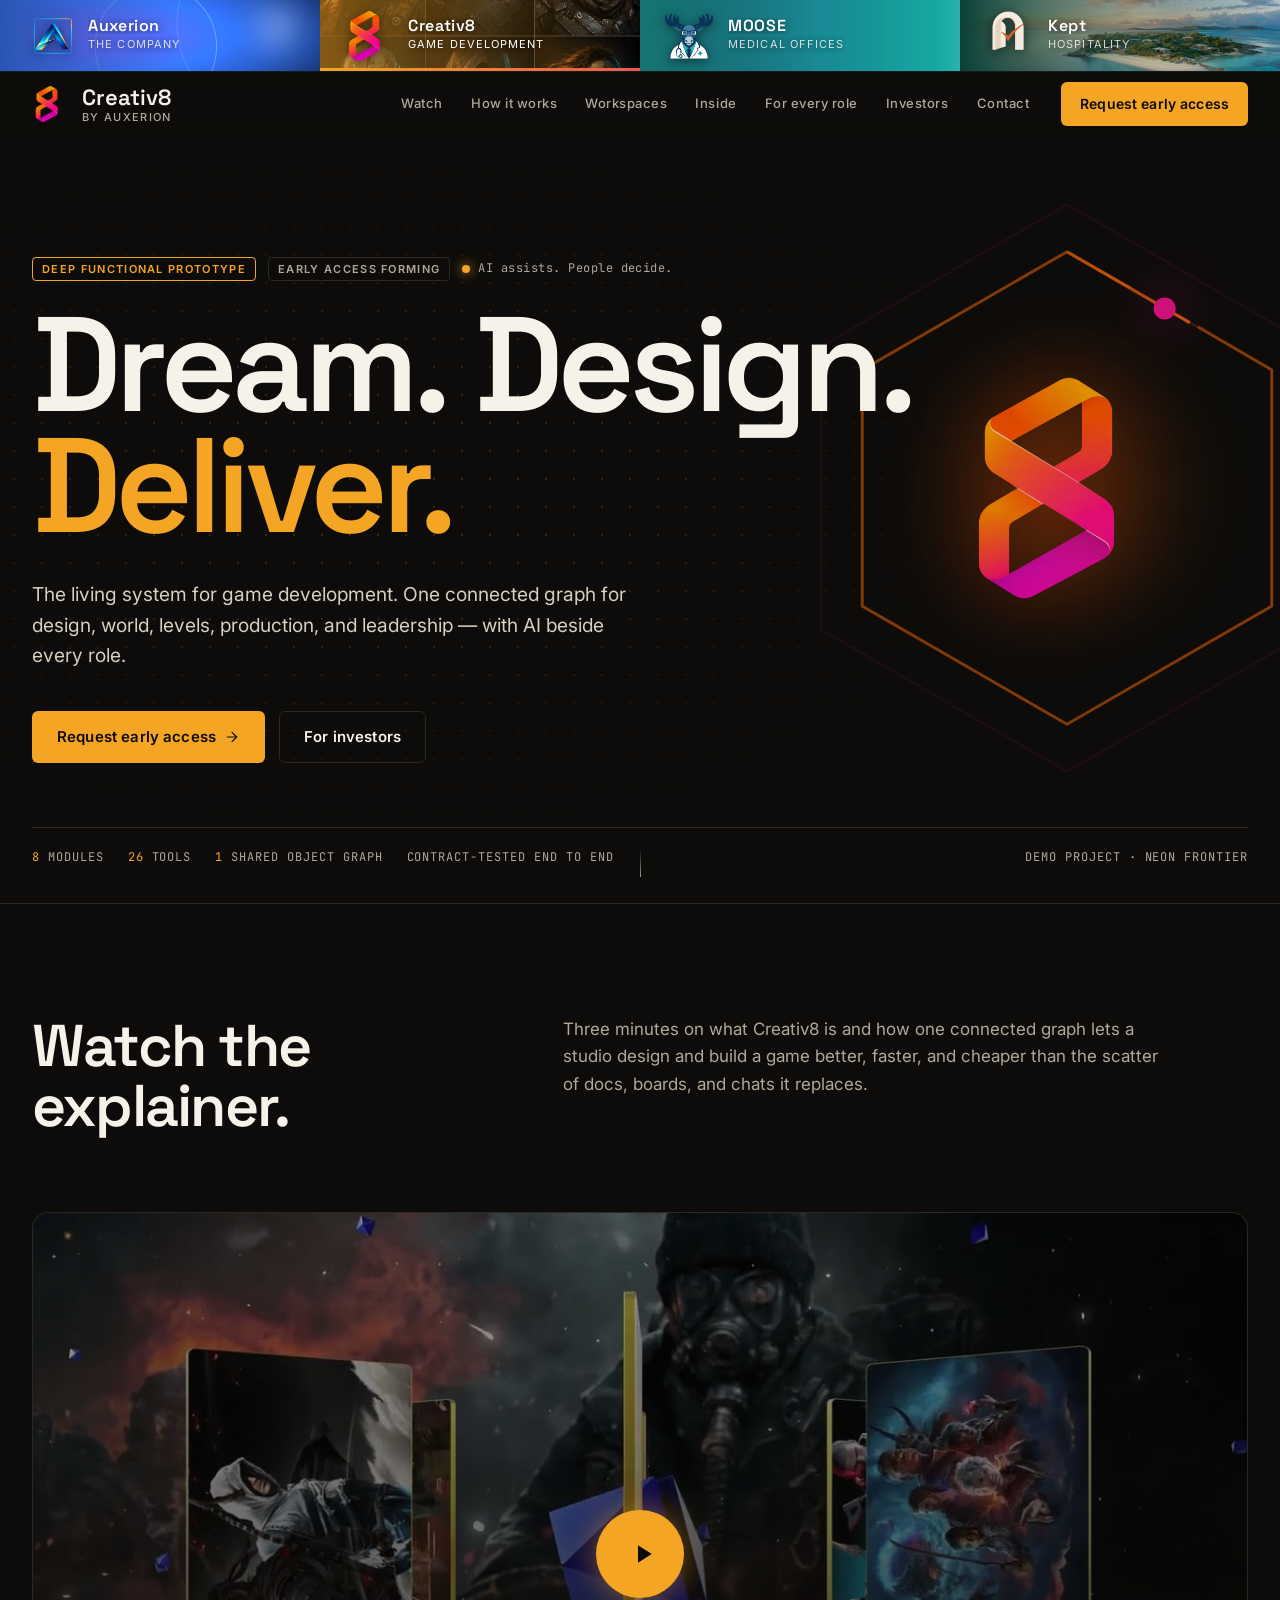
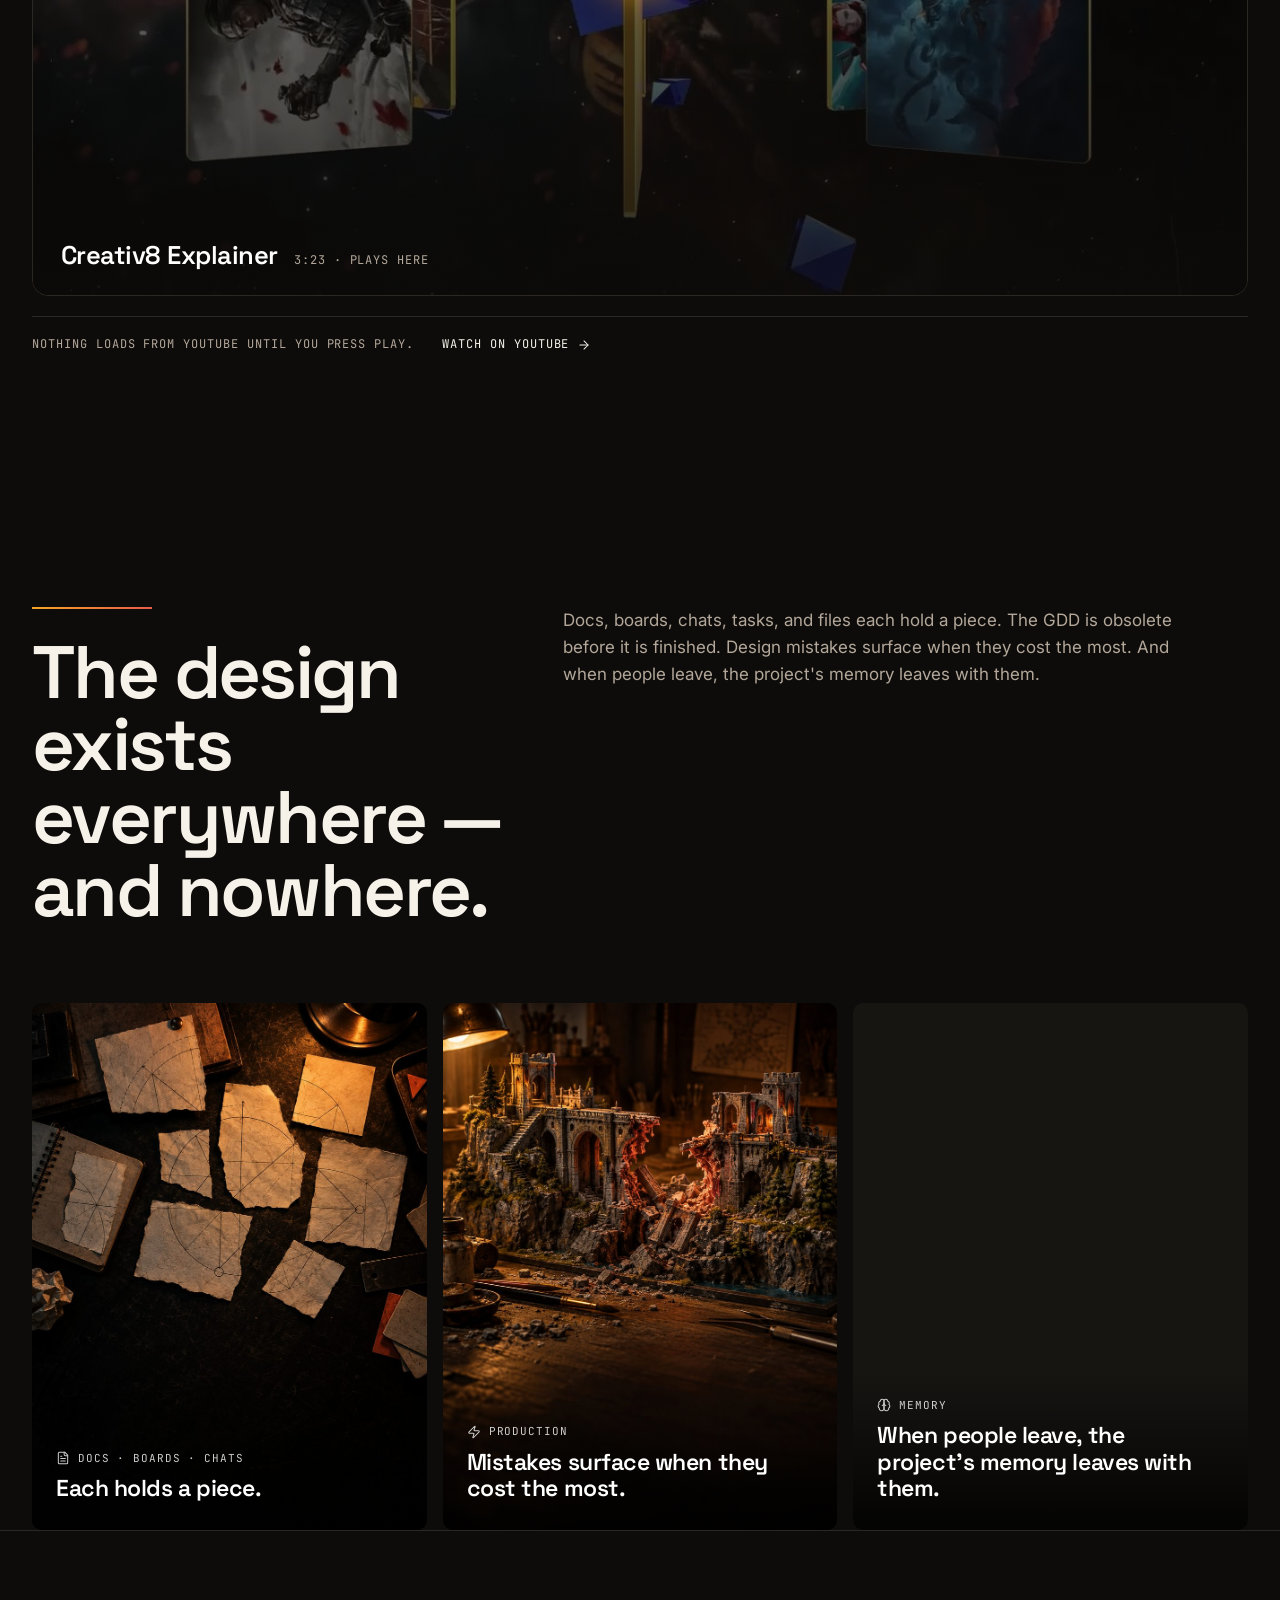
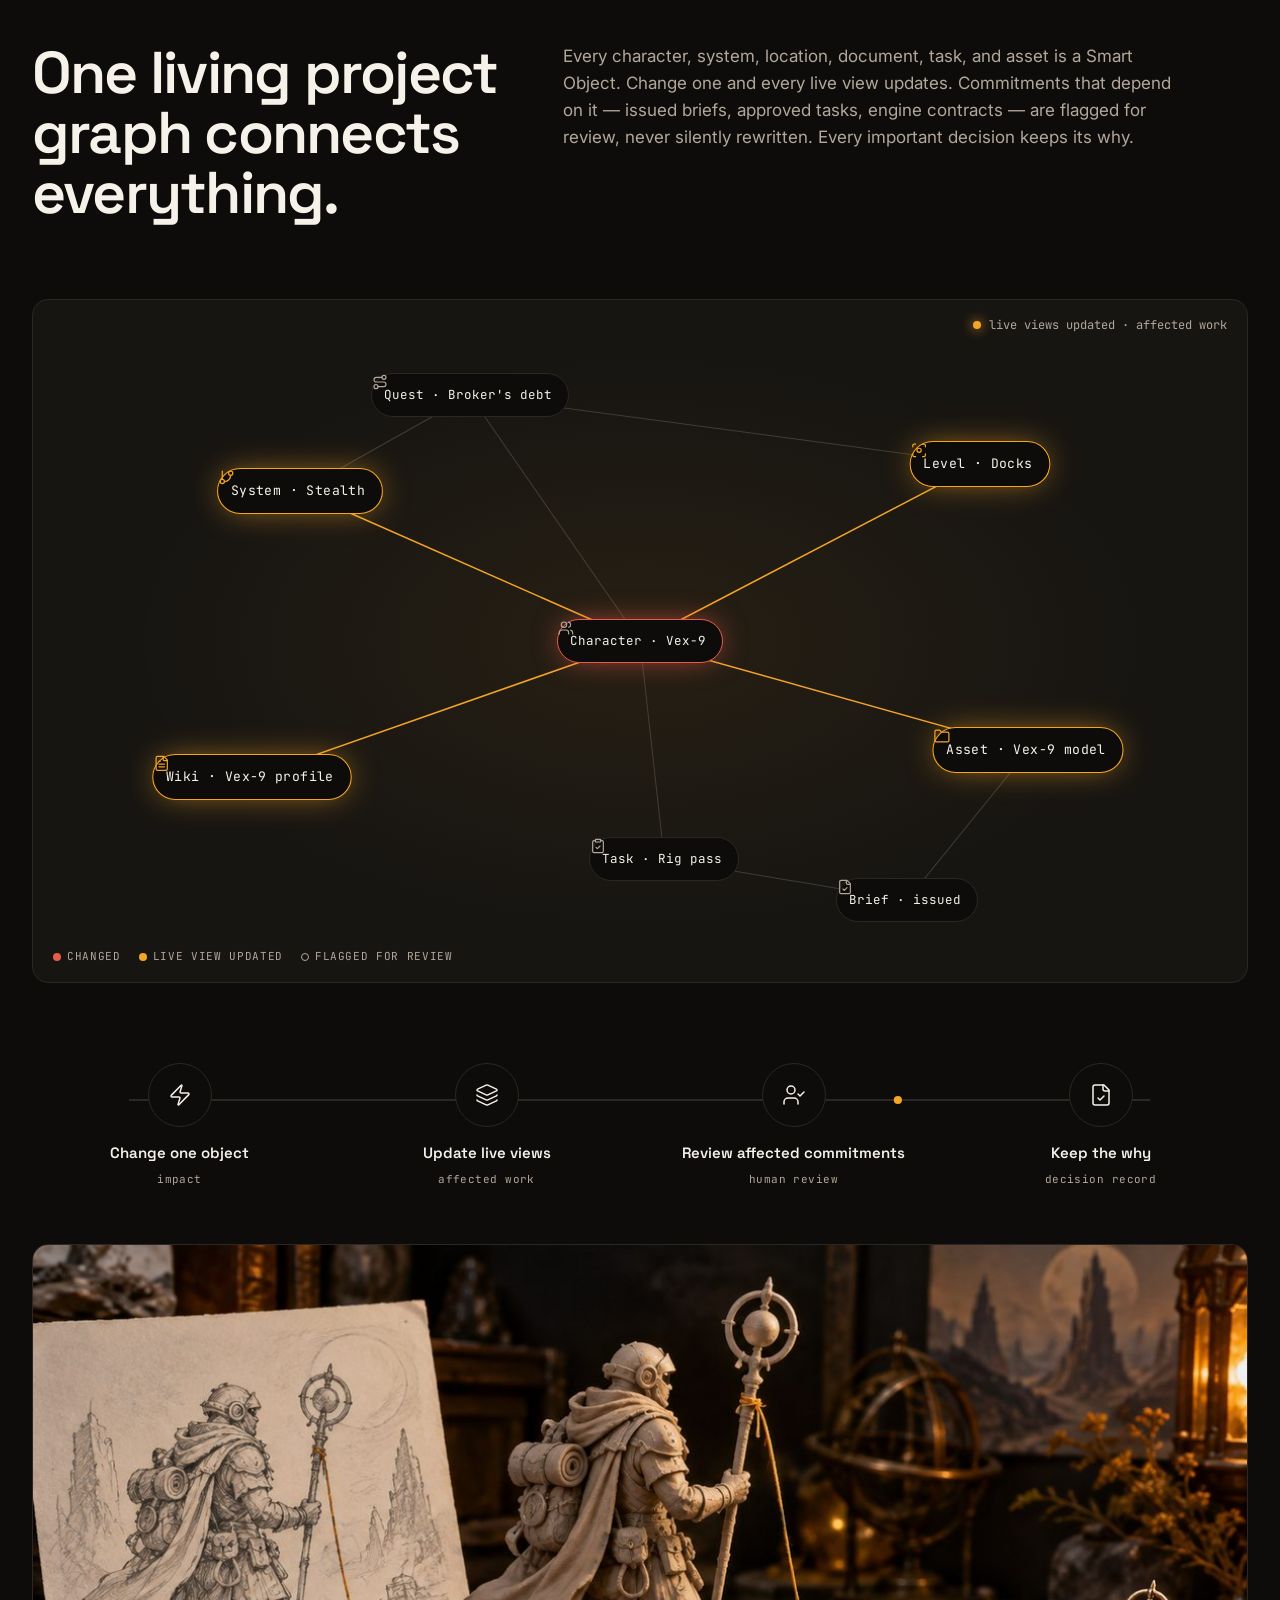
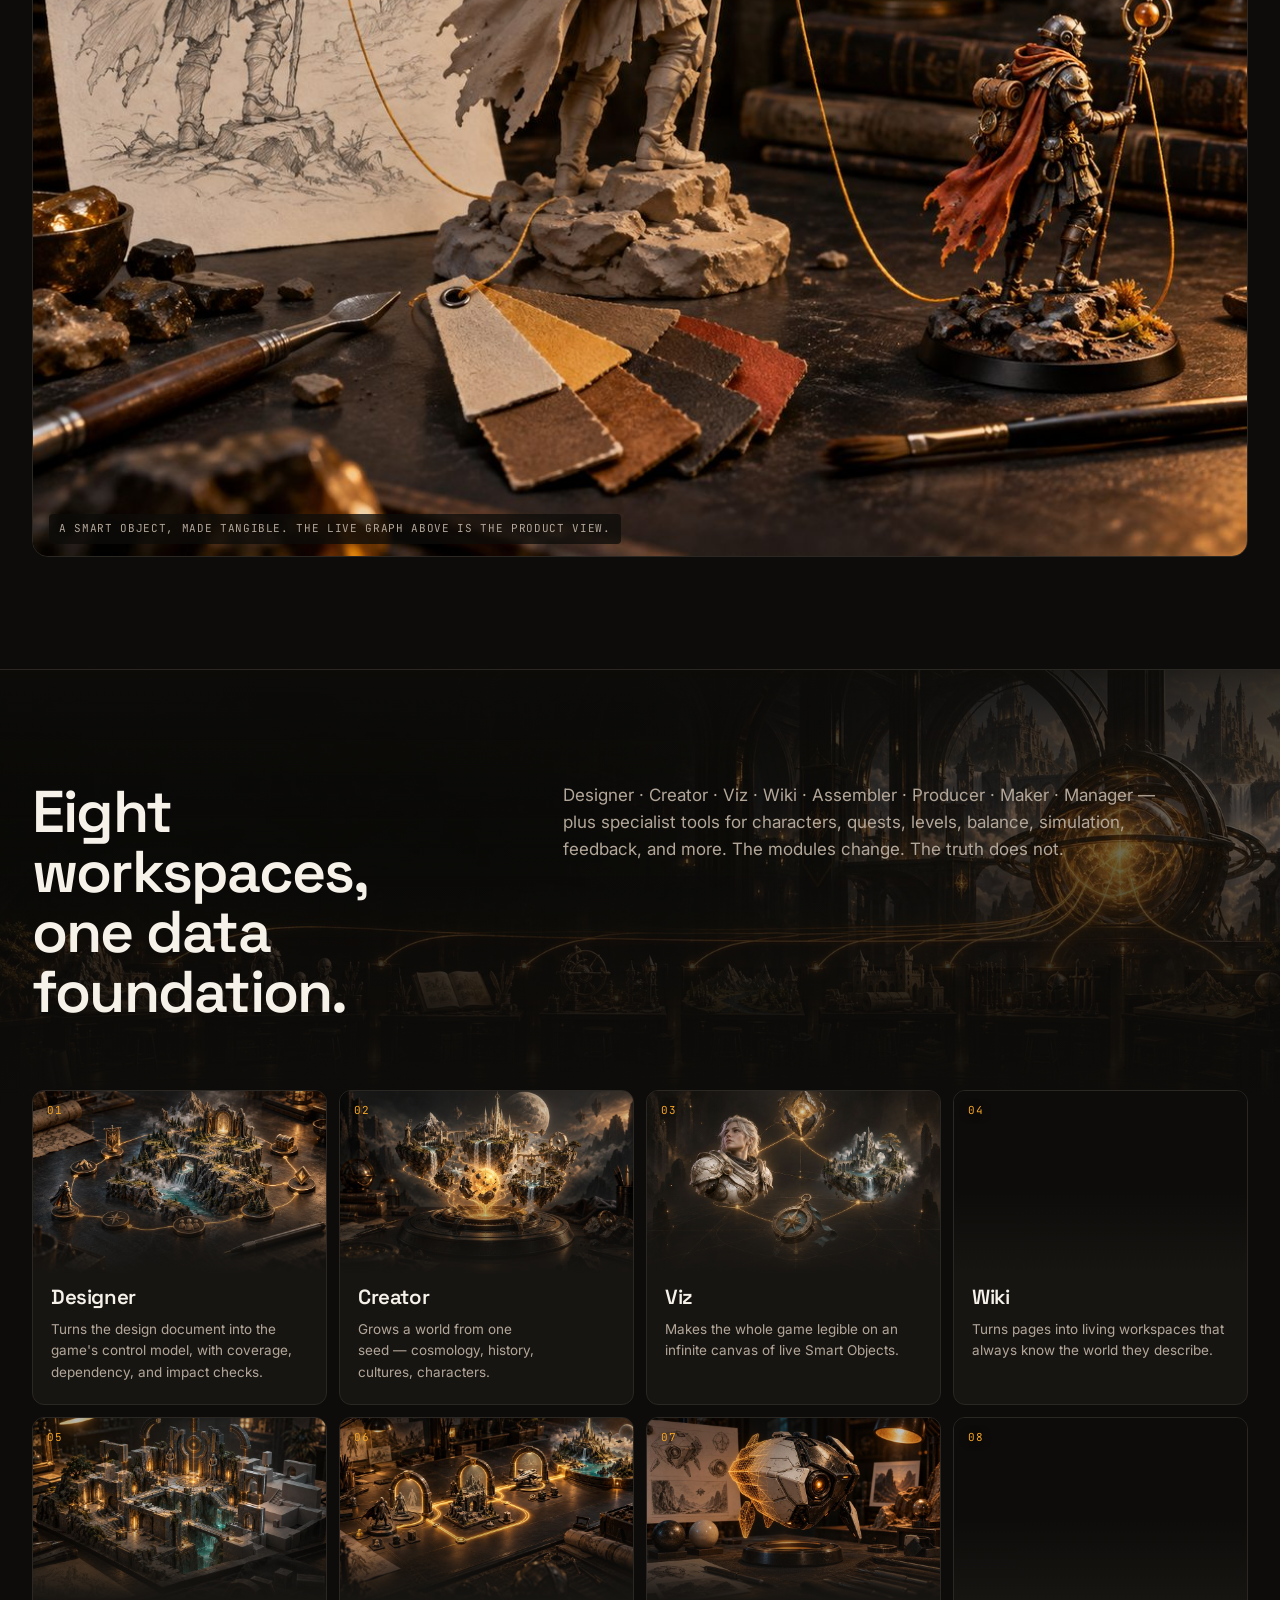
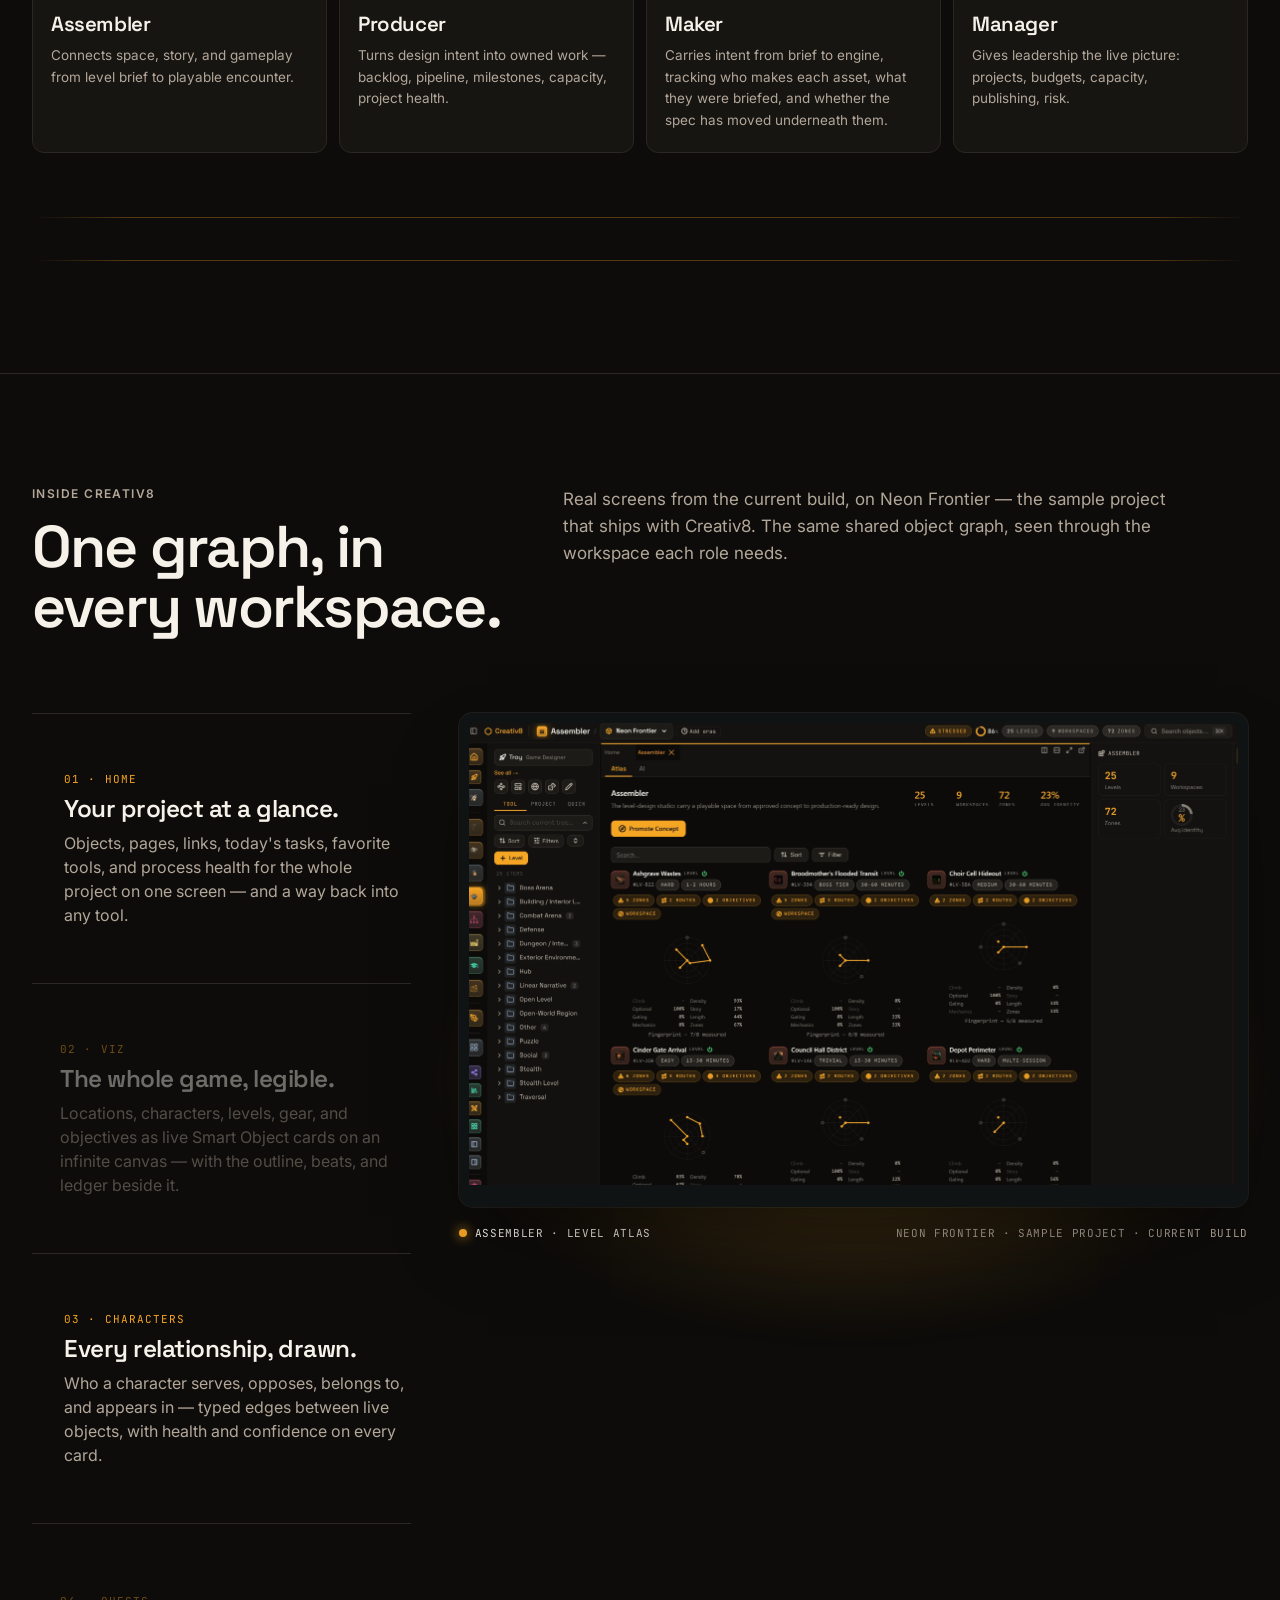
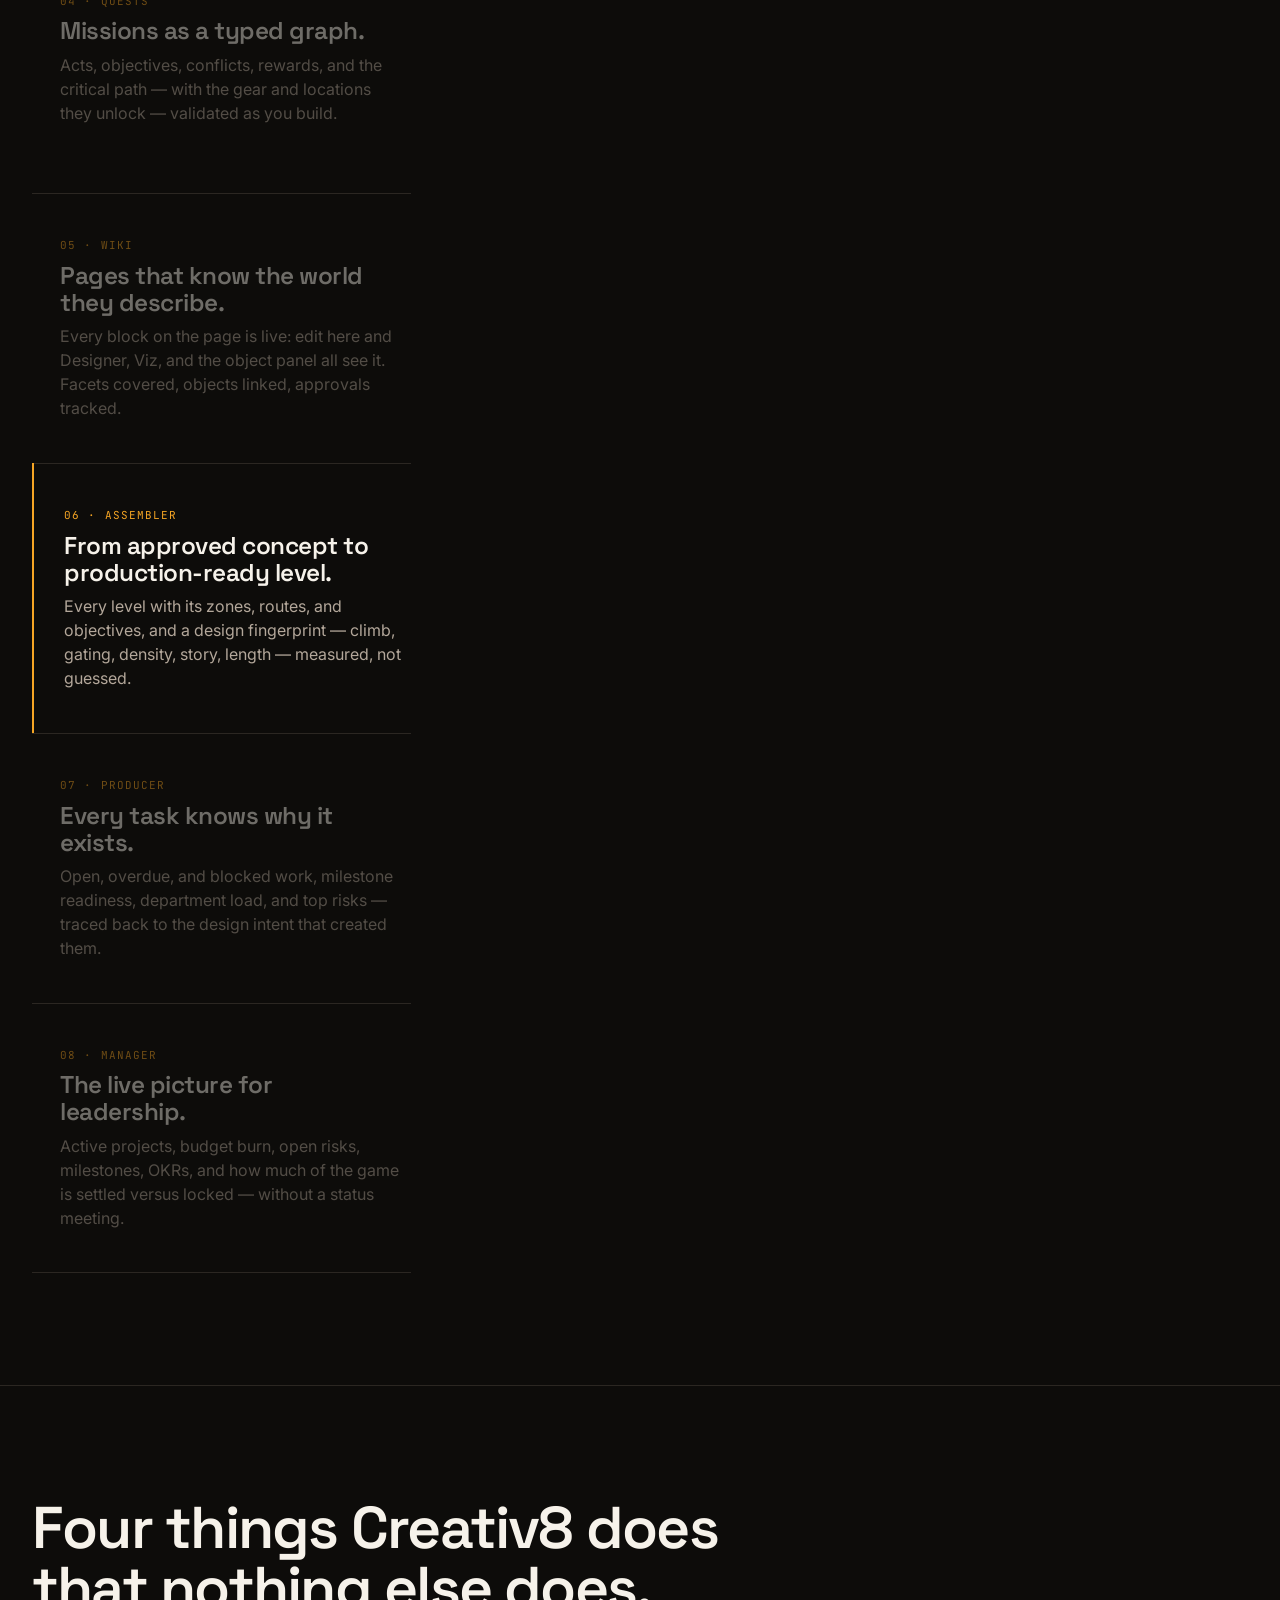
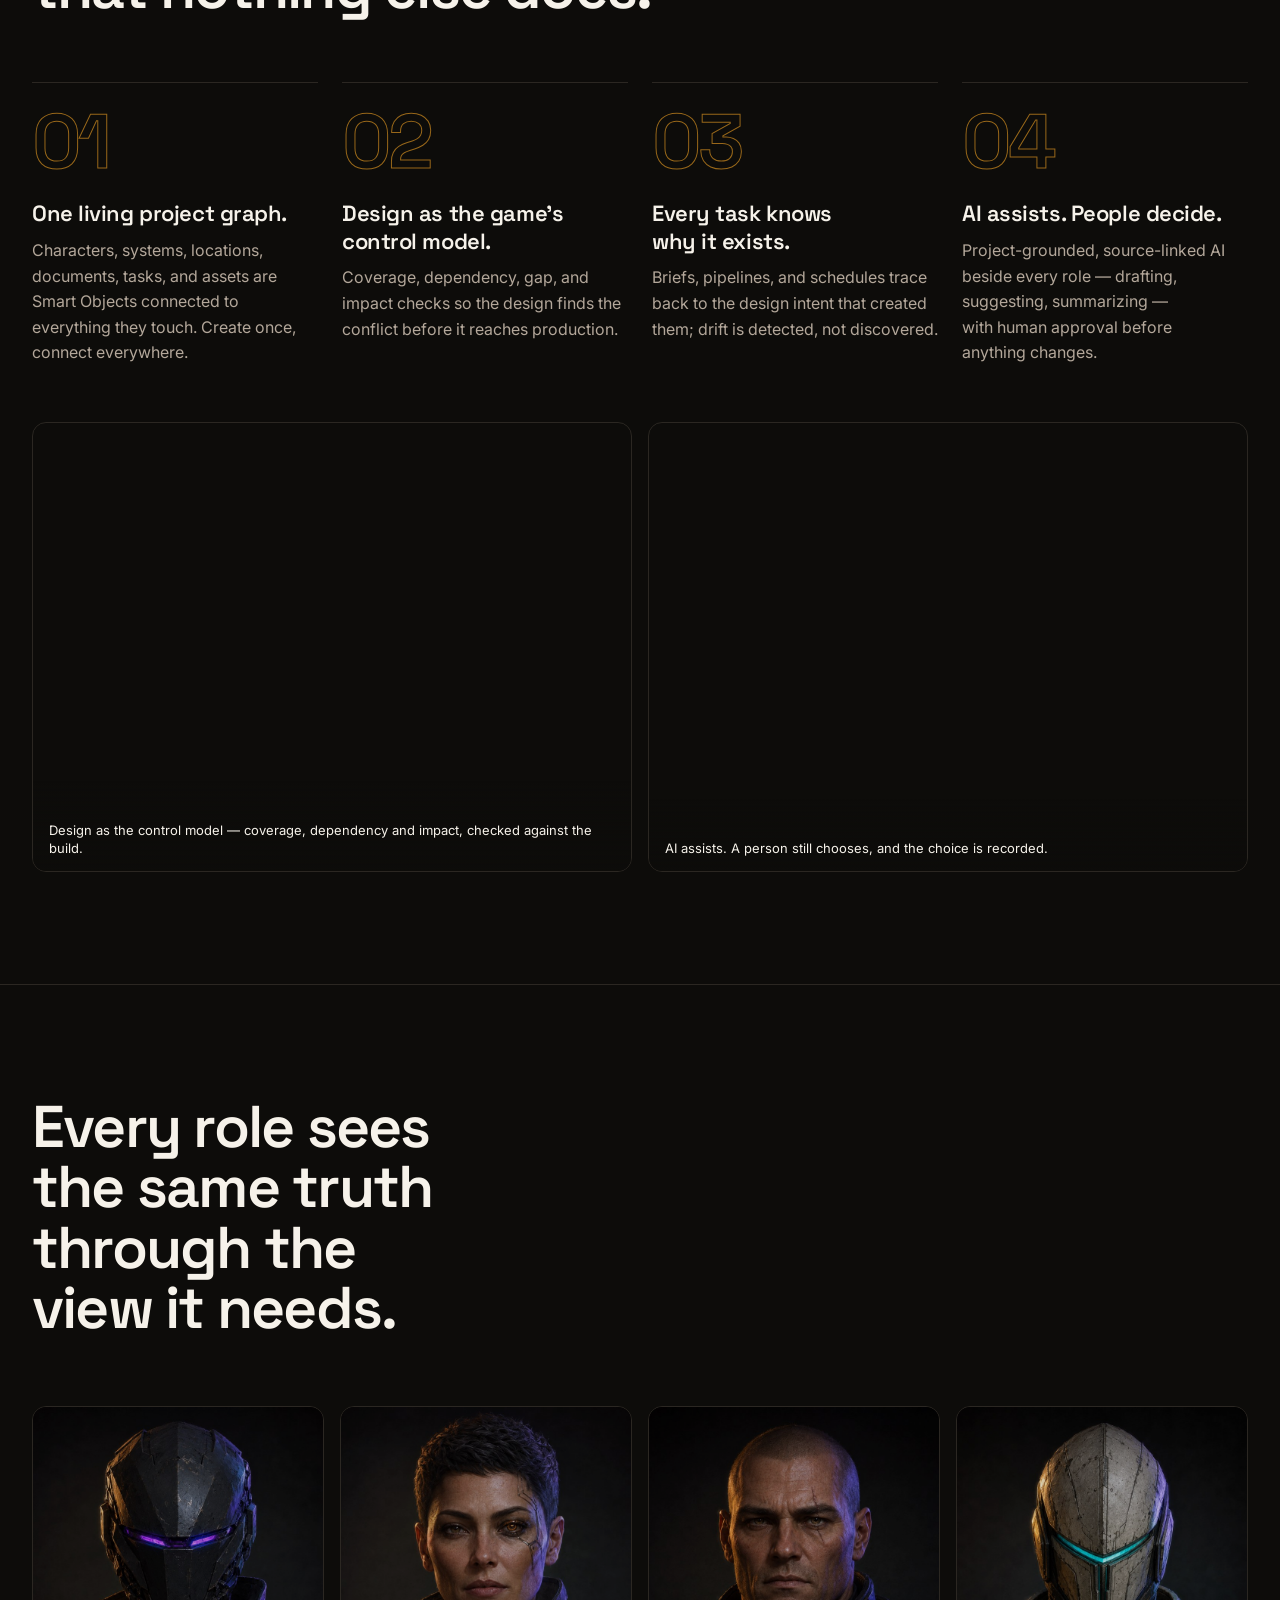
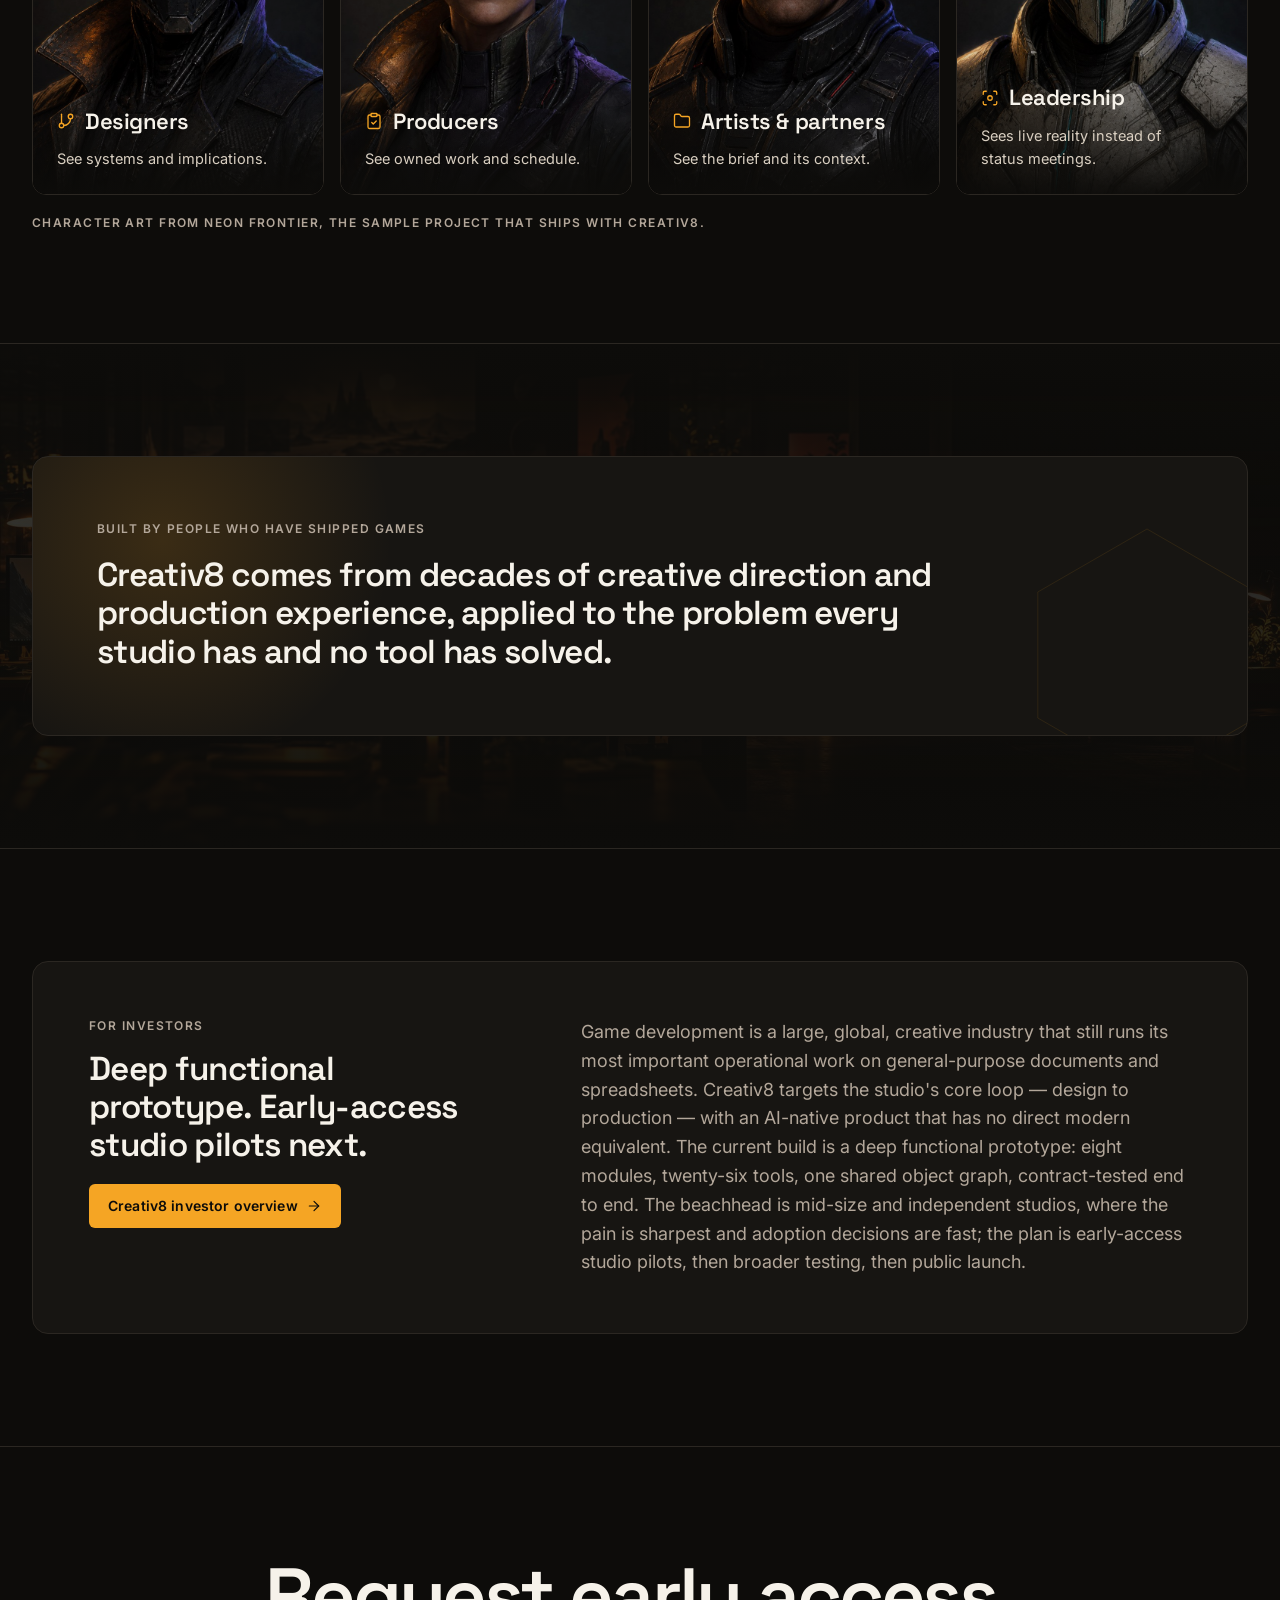
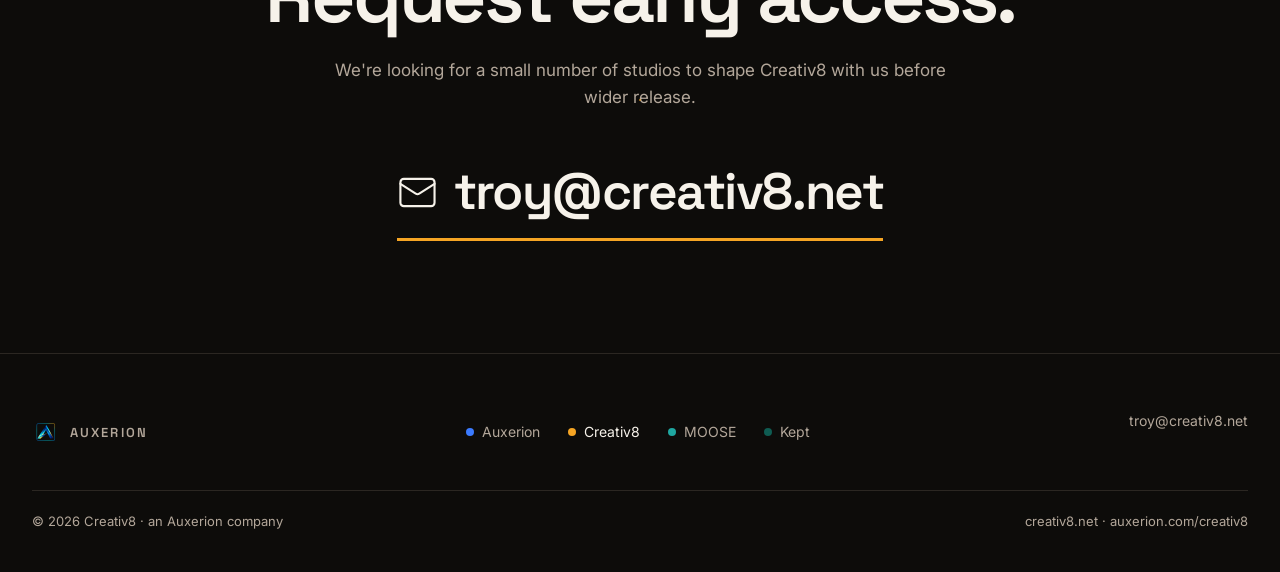
==== creativ8/index.html @ babf6269 "Anchor the pillar and platform stories with V2 artwork Creativ8, MOOSE and Kept each gain a story ro" ====
<!DOCTYPE html>
<html lang="en"><head><meta charset="utf-8"><meta name="viewport" content="width=device-width,initial-scale=1">
<title>Creativ8 — The living system for game development</title>
<meta name="description" content="Creativ8 is the AI-native studio platform where a game's characters, systems, locations, documents, tasks, and assets live as one connected graph.">
<link rel="canonical" href="https://auxerion.vercel.app/creativ8">
<meta property="og:type" content="website">
<meta property="og:site_name" content="Auxerion">
<meta property="og:url" content="https://auxerion.vercel.app/creativ8">
<meta property="og:title" content="Creativ8 — The living system for game development">
<meta property="og:description" content="Creativ8 is the AI-native studio platform where a game's characters, systems, locations, documents, tasks, and assets live as one connected graph.">
<meta property="og:image" content="https://auxerion.vercel.app/assets/og/creativ8.jpg">
<meta property="og:image:width" content="1200">
<meta property="og:image:height" content="630">
<meta name="twitter:card" content="summary_large_image">
<meta name="twitter:title" content="Creativ8 — The living system for game development">
<meta name="twitter:description" content="Creativ8 is the AI-native studio platform where a game's characters, systems, locations, documents, tasks, and assets live as one connected graph.">
<meta name="twitter:image" content="https://auxerion.vercel.app/assets/og/creativ8.jpg">

<script type="application/ld+json">{"@context":"https://schema.org","@type":"VideoObject","name":"Creativ8 Explainer","description":"Learn about what Creativ8 is and how it helps you design and develop games better, faster and cheaper with our revolutionary new game development platform and tools.","thumbnailUrl":["https://auxerion.vercel.app/assets/creativ8/explainer-poster.jpg","https://i.ytimg.com/vi/kXHdyCe-Hs0/sddefault.jpg"],"uploadDate":"2024-05-22T10:24:22-07:00","duration":"PT3M23S","embedUrl":"https://www.youtube-nocookie.com/embed/kXHdyCe-Hs0","contentUrl":"https://www.youtube.com/watch?v=kXHdyCe-Hs0","url":"https://auxerion.vercel.app/creativ8#watch","publisher":{"@type":"Organization","name":"Auxerion","url":"https://auxerion.vercel.app/"}}</script>
<link rel="icon" href="/assets/logos/creativ8-mark-2026.png">
<link rel="stylesheet" href="https://fonts.googleapis.com/css2?family=Space+Grotesk:wght@500;600;700&family=Inter:wght@400;500;600&family=JetBrains+Mono:wght@400&display=swap">
<link rel="stylesheet" href="/family.css"><link rel="stylesheet" href="/cinema.css"><link rel="stylesheet" href="/tour.css">
<style>
body{background:#0D0C0A}
.hero{min-height:calc(100vh - var(--fambar-h));background:#0D0C0A}
.hero .bg img{filter:saturate(.9) brightness(.55);opacity:1;transform:none}
.hero .veil{position:absolute;inset:0;z-index:-2;background:linear-gradient(180deg,rgba(13,12,10,.2),rgba(13,12,10,.75) 55%,#0D0C0A 92%)}
.hero .veil::after{content:"";position:absolute;inset:0;background:linear-gradient(90deg,rgba(13,12,10,.85),transparent 60%)}
.hero .dots{position:absolute;inset:0;z-index:-1;background-image:radial-gradient(rgba(245,165,36,.18) 1px,transparent 1px);background-size:28px 28px;mask-image:radial-gradient(ellipse 70% 60% at 30% 50%,#000 20%,transparent 75%)}
.hero h1{font-size:clamp(56px,10.5vw,160px);letter-spacing:-.045em;line-height:.9}
.hero h1 .a{color:var(--accent)}
.hero .lede{color:#D9CFC1}
.hexbg{position:absolute;right:-8vw;top:50%;transform:translateY(-50%);width:min(70vmin,720px);aspect-ratio:1;z-index:-1;pointer-events:none;opacity:.9}
.hexbg svg{width:100%;height:100%;overflow:visible}
.hexbg .h{fill:none;stroke:rgba(248,105,8,.22);stroke-width:1.2;stroke-linejoin:round;transform-box:fill-box;transform-origin:center;animation:spin 80s linear infinite}
.hexbg .h2{stroke:rgba(226,20,135,.12);animation-direction:reverse;animation-duration:120s}
.hexbg .h3{stroke:url(#amb);stroke-width:2;stroke-dasharray:90 900;animation:dash 9s linear infinite}
@keyframes dash{to{stroke-dashoffset:-990}}
@keyframes spin{to{transform:rotate(360deg)}}
.hexbg .dot{fill:#E21487;filter:drop-shadow(0 0 16px rgba(226,20,135,.9))}
.hexbg .mk{filter:drop-shadow(0 0 30px rgba(240,72,0,.45))}
.hexbg .glow{position:absolute;inset:22%;border-radius:50%;background:radial-gradient(circle,rgba(248,105,8,.20),transparent 65%);filter:blur(30px)}
@media(max-width:960px){.hexbg{position:relative;right:auto;top:auto;transform:none;width:min(80%,420px);margin:0 auto;order:2}}
.stagebar{display:flex;gap:24px;flex-wrap:wrap;align-items:center;margin-top:64px;padding-top:20px;border-top:1px solid var(--line);font-family:var(--mono);font-size:12px;letter-spacing:.08em;text-transform:uppercase;color:var(--text2)}
.stagebar b{color:var(--accent);font-weight:400}
/* graph */
.graphsec{padding-block:140px 0;border-top:0}
.graph{position:relative;margin-top:64px;border:1px solid var(--line);border-radius:16px;background:radial-gradient(ellipse 60% 60% at 50% 50%,rgba(245,165,36,.07),transparent 70%),#171512;aspect-ratio:16/9;overflow:hidden}
.graph svg{position:absolute;inset:0;width:100%;height:100%}
.graph .e{stroke:rgba(179,167,154,.25);stroke-width:1;vector-effect:non-scaling-stroke;transition:stroke .4s}
.graph .e.hot{stroke:var(--accent);stroke-width:1.5}
.graph .pulse{fill:var(--accent);filter:drop-shadow(0 0 8px rgba(245,165,36,.9))}
.gn{position:absolute;transform:translate(-50%,-50%);display:inline-flex;align-items:center;gap:10px;height:44px;padding:0 16px 0 12px;border:1px solid var(--line);border-radius:999px;background:#0D0C0A;font-family:var(--mono);font-size:12.5px;color:var(--text);cursor:default;transition:border-color .3s,box-shadow .3s,transform .3s;left:var(--x);top:var(--y)}
.gn .ic{width:16px;height:16px;color:var(--text2)}
.gn.hot,.gn:hover{border-color:var(--accent);box-shadow:0 0 30px -6px rgba(245,165,36,.7);transform:translate(-50%,-50%) scale(1.05)}
.gn.hot .ic{color:var(--accent)}
.gn.chg{border-color:#E85B4B;box-shadow:0 0 30px -6px rgba(232,91,75,.8)}
.graph .legend{position:absolute;left:20px;bottom:16px;display:flex;gap:18px;font-family:var(--mono);font-size:11px;letter-spacing:.06em;color:var(--text2);text-transform:uppercase}
.graph .legend i{display:inline-block;width:8px;height:8px;border-radius:50%;margin-right:6px;vertical-align:middle}
.graph .status{position:absolute;right:20px;top:16px;font-family:var(--mono);font-size:12px;color:var(--text2);display:flex;align-items:center;gap:8px}
.graph .status b{color:var(--accent);font-weight:400}
@media(max-width:760px){.graph{aspect-ratio:3/4}.gn{height:36px;font-size:11px;padding:0 10px 0 8px}.gn .ic{width:13px;height:13px}}
/* modules */
.mods{padding-block:140px 0;border-top:0;position:relative}
.mods .wrap{position:relative;z-index:1}
.modbg{position:absolute;left:0;right:0;top:0;height:clamp(400px,50vh,600px);overflow:hidden;pointer-events:none}
.modbg img{width:100%;height:100%;object-fit:cover;object-position:50% 42%;opacity:.6}
.modbg::after{content:"";position:absolute;inset:0;background:linear-gradient(180deg,rgba(13,12,10,.78),rgba(13,12,10,.30) 40%,rgba(13,12,10,.90) 80%,#0D0C0A)}
.modgrid{display:grid;grid-template-columns:repeat(4,minmax(0,1fr));gap:12px;margin-top:56px}
.mod{position:relative;border:1px solid var(--line);border-radius:12px;background:#171512;display:flex;flex-direction:column;overflow:hidden;transition:border-color .3s,transform .3s var(--ease),box-shadow .3s}
.mod:hover{border-color:var(--accent);transform:translateY(-4px);box-shadow:0 20px 50px -22px rgba(245,165,36,.5)}
.mod .shot{position:relative;aspect-ratio:16/10;overflow:hidden;background:#0D0C0A}
.mod .shot img{width:100%;height:100%;object-fit:cover;display:block;transition:transform .9s var(--ease)}
.mod:hover .shot img{transform:scale(1.06)}
.mod .shot::before{content:"";position:absolute;inset:0;z-index:1;background:linear-gradient(180deg,rgba(13,12,10,.30),rgba(13,12,10,0) 30%,rgba(13,12,10,0) 55%,rgba(23,21,18,.88) 94%,#171512)}
.mod .txt{padding:12px 18px 20px;display:flex;flex-direction:column;flex:1}
.mod .n{position:absolute;left:14px;top:11px;z-index:2;font-family:var(--mono);font-size:11px;color:var(--accent);letter-spacing:.08em;text-shadow:0 1px 8px rgba(0,0,0,.9)}
.mod b{font-family:"Space Grotesk",sans-serif;font-weight:600;font-size:clamp(18px,1.6vw,24px);letter-spacing:-.02em;line-height:1.1}
.mod p{font-size:13.5px;color:var(--text2);margin-top:10px}
.mod::after{content:"";position:absolute;right:-30%;bottom:-30%;width:70%;aspect-ratio:1;border-radius:50%;background:radial-gradient(circle,rgba(245,165,36,.16),transparent 70%);opacity:0;transition:opacity .4s}
.mod:hover::after{opacity:1}
@media(max-width:960px){.modgrid{grid-template-columns:repeat(2,minmax(0,1fr))}}
@media(max-width:560px){.modgrid{grid-template-columns:1fr;gap:14px}.modbg{height:clamp(300px,42vh,420px)}}
/* pillars w/ big numerals */
.pillsec{padding-block:140px 0;border-top:0}
.pil{display:grid;grid-template-columns:repeat(4,minmax(0,1fr));gap:24px;margin-top:64px}
.pil article{border-top:1px solid var(--line);padding-top:24px;position:relative}
.pil .num{font-family:"Space Grotesk",sans-serif;font-weight:600;font-size:clamp(56px,6vw,96px);letter-spacing:-.05em;line-height:.9;color:transparent;-webkit-text-stroke:1px rgba(245,165,36,.6);margin-bottom:24px}
.pil h3{font-size:22px;margin-bottom:10px}
.pil p{font-size:16px;color:var(--text2)}
@media(max-width:960px){.pil{grid-template-columns:repeat(2,minmax(0,1fr))}}@media(max-width:560px){.pil{grid-template-columns:1fr}}
/* roles */
.rolesec{padding-block:140px 0;border-top:0}
.rolegrid{display:grid;grid-template-columns:repeat(4,minmax(0,1fr));gap:16px;margin-top:56px}
.rcard{position:relative;aspect-ratio:3/4;border-radius:14px;overflow:hidden;border:1px solid var(--line)}
.rcard img{width:100%;height:100%;object-fit:cover;object-position:50% 20%;filter:brightness(.85);transition:transform 1.2s var(--ease),filter .6s}
.rcard:hover img{transform:scale(1.06);filter:brightness(1)}
.rcard .t{position:absolute;inset:auto 0 0 0;padding:24px;background:linear-gradient(180deg,transparent,rgba(13,12,10,.95))}
.rcard .t b{display:flex;align-items:center;gap:10px;font-family:"Space Grotesk",sans-serif;font-weight:600;font-size:22px;letter-spacing:-.02em;margin-bottom:8px}
.rcard .t b .ic{color:var(--accent)}
.rcard .t p{font-size:14.5px;color:#D9CFC1}
@media(max-width:960px){.rolegrid{grid-template-columns:repeat(2,minmax(0,1fr))}}
/* trust / built by */
.builtby{padding-block:140px 0;border-top:0}
.quote{position:relative;padding:64px;border:1px solid var(--line);border-radius:16px;background:#171512;overflow:hidden}
.quote::before{content:"";position:absolute;left:-10%;top:-60%;width:500px;height:500px;border-radius:50%;background:radial-gradient(circle,rgba(245,165,36,.16),transparent 65%)}
.quote p{font-family:"Space Grotesk",sans-serif;font-weight:600;font-size:clamp(24px,2.6vw,40px);letter-spacing:-.02em;line-height:1.15;max-width:26em;position:relative}
.quote .hx{position:absolute;right:-40px;bottom:-60px;width:280px;height:280px;fill:none;stroke:rgba(245,165,36,.15);stroke-width:1;animation:spin 90s linear infinite}
@media(max-width:760px){.quote{padding:32px 24px}}
/* investors */
.inv{padding-block:140px 0;border-top:0}
.inv .box{display:grid;grid-template-columns:minmax(0,1fr) minmax(0,1.4fr);gap:56px;padding:56px;border:1px solid var(--line);border-radius:16px;background:#171512}
.inv .box p{color:var(--text2)}
@media(max-width:860px){.inv .box{grid-template-columns:1fr;padding:32px 24px;gap:24px}}
.contact{padding-block:180px 160px}
.contact h2{font-family:"Space Grotesk",sans-serif}
.contact .big{gap:16px;background-image:linear-gradient(var(--accent),var(--accent))}
.brand.product .ic-mark{width:36px;height:36px}
/* explainer video */
.watch{padding-block:140px 0;border-top:0}
.player{margin:64px 0 0}
.yt{position:relative;aspect-ratio:16/9;border:1px solid var(--line);border-radius:16px;overflow:hidden;background:#171512}
.yt::after{content:"";position:absolute;inset:0;border-radius:16px;box-shadow:0 0 90px -24px rgba(245,165,36,.5);pointer-events:none;transition:box-shadow .4s}
.yt:hover::after{box-shadow:0 0 120px -14px rgba(245,165,36,.75)}
.yt iframe{position:absolute;inset:0;width:100%;height:100%;border:0;display:block}
.ytbtn{position:absolute;inset:0;width:100%;height:100%;padding:0;border:0;background:none;color:inherit;text-align:left;cursor:pointer;display:block}
.ytbtn:focus-visible{outline:2px solid var(--accent);outline-offset:-4px}
.ytbtn img{position:absolute;inset:0;width:100%;height:100%;object-fit:cover;filter:saturate(.92) brightness(.72);transition:transform .6s var(--ease),filter .4s}
.ytbtn:hover img,.ytbtn:focus-visible img{transform:scale(1.03);filter:saturate(1) brightness(.82)}
.ytbtn .scrim{position:absolute;inset:0;background:linear-gradient(180deg,rgba(13,12,10,.1),rgba(13,12,10,.82))}
.ytbtn .play{position:absolute;left:50%;top:50%;transform:translate(-50%,-50%);width:88px;height:88px;border-radius:50%;background:var(--accent);color:var(--on-accent);display:grid;place-items:center;box-shadow:0 0 44px -8px rgba(245,165,36,.9);transition:transform .25s var(--ease)}
.ytbtn:hover .play,.ytbtn:focus-visible .play{transform:translate(-50%,-50%) scale(1.08)}
.ytbtn .play svg{width:30px;height:30px;margin-left:5px;fill:currentColor;stroke:none}
.ytbtn .meta{position:absolute;left:28px;right:28px;bottom:24px;display:flex;align-items:baseline;gap:8px 16px;flex-wrap:wrap}
.ytbtn .meta b{font-family:"Space Grotesk",sans-serif;font-weight:600;font-size:clamp(19px,2vw,28px);letter-spacing:-.02em;color:#fff}
.ytbtn .meta small{font-family:var(--mono);font-size:12px;letter-spacing:.08em;text-transform:uppercase;color:var(--text2)}
.player figcaption{display:flex;gap:14px 28px;flex-wrap:wrap;align-items:center;margin-top:20px;padding-top:18px;border-top:1px solid var(--line);font-family:var(--mono);font-size:12px;letter-spacing:.08em;text-transform:uppercase;color:var(--text2)}
.player figcaption a{color:var(--text);display:inline-flex;align-items:center;gap:8px}
.player figcaption a:hover{color:var(--accent)}
.player figcaption .ic{width:14px;height:14px}
@media(max-width:760px){.watch{padding-block:96px 0}.player{margin-top:40px}.ytbtn .play{width:62px;height:62px}.ytbtn .play svg{width:22px;height:22px}.ytbtn .meta{left:18px;right:18px;bottom:14px}.ytbtn .meta b{display:none}}

.builtby{position:relative;overflow:hidden}
.builtby .wrap{position:relative;z-index:1}
.bbbg{position:absolute;inset:0;pointer-events:none}
.bbbg img{width:100%;height:100%;object-fit:cover;opacity:.38;object-position:50% 40%}
.bbbg::after{content:"";position:absolute;inset:0;background:linear-gradient(180deg,var(--bg),rgba(13,12,10,.6) 35%,rgba(13,12,10,.75) 70%,var(--bg))}
.hero .bg picture{display:contents}
.story{display:grid;gap:16px;margin-top:56px}
.story figure{position:relative;border-radius:14px;overflow:hidden;border:1px solid var(--line);margin:0}
.story img{width:100%;height:100%;object-fit:cover;display:block;aspect-ratio:4/3;transition:transform 1.2s var(--ease)}
.story figure:hover img{transform:scale(1.04)}
.story figcaption{position:absolute;left:0;right:0;bottom:0;padding:40px 16px 14px;font-size:13px;line-height:1.4}
@media(max-width:860px){.story{grid-template-columns:1fr!important}.story figure.wide{grid-column:auto!important}.story img{aspect-ratio:16/10}}
.story{grid-template-columns:repeat(2,minmax(0,1fr))}
.story figcaption{color:#F6F2EA;background:linear-gradient(180deg,rgba(13,12,10,0),rgba(13,12,10,.92))}
.anatomy{margin:56px 0 0;border-radius:16px;overflow:hidden;border:1px solid var(--line);position:relative}
.anatomy img{width:100%;height:auto;display:block}
.anatomy figcaption{position:absolute;left:16px;bottom:12px;font-family:var(--mono);font-size:11px;letter-spacing:.06em;text-transform:uppercase;color:var(--text2);background:rgba(13,12,10,.78);padding:6px 10px;border-radius:4px}</style></head>
<body data-brand="c8"><template id="__bundler_thumbnail"><svg xmlns="http://www.w3.org/2000/svg" viewBox="0 0 100 100"><rect width="100" height="100" fill="#0D0C0A"/><text x="50" y="50" text-anchor="middle" dominant-baseline="central" font-family="Space Grotesk,system-ui,sans-serif" font-weight="700" font-size="30" fill="#F5A524">C8</text></svg></template>
<script src="/familybar.js"></script>
<header class="site-nav"><span class="progress" aria-hidden="true"></span><div class="wrap">
<a class="brand product" href="/creativ8" aria-label="Creativ8 home"><img class="ic-mark" src="/assets/logos/creativ8-mark-2026.png" alt="" width="36" height="36" decoding="async"><span>Creativ8<span class="by">by Auxerion</span></span></a>
<nav class="links" id="links" aria-label="Primary"><a href="#watch">Watch</a><a href="#how">How it works</a><a href="#modules">Workspaces</a><a href="#inside">Inside</a><a href="#roles">For every role</a><a href="#investors">Investors</a><a href="#contact">Contact</a></nav>
<a class="btn primary nav-cta" href="#contact">Request early access</a>
<button class="menu-btn" aria-expanded="false" aria-controls="links">Menu</button>
</div></header>
<main>
<section class="hero" data-screen-label="Hero">
<div class="bg" aria-hidden="true"><picture><source media="(max-width:860px)" srcset="/assets/creativ8/v2/hero-workbench-mobile.jpg" width="1086" height="1448"><img class="on" src="/assets/creativ8/v2/hero-workbench.jpg" alt="" width="1672" height="941" fetchpriority="high" decoding="async"></picture></div>
<div class="veil" aria-hidden="true"></div><div class="dots" aria-hidden="true"></div>
<div class="hexbg" aria-hidden="true"><div class="glow"></div><svg viewBox="0 0 400 400"><defs><linearGradient id="amb" x1="0" x2="1" y1="0" y2="1"><stop offset="0" stop-color="#F86908" stop-opacity="0"/><stop offset=".55" stop-color="#F86908"/><stop offset="1" stop-color="#E21487"/></linearGradient></defs>
<path class="h h2" d="M200 20L356 110L356 290L200 380L44 290L44 110Z"/>
<path class="h" d="M200 50L330 125L330 275L200 350L70 275L70 125Z"/>
<path class="h h3" d="M200 50L330 125L330 275L200 350L70 275L70 125Z"/>
<path class="h" style="animation:none;stroke:rgba(248,105,8,.45);stroke-width:2" d="M283 97.5L330 125L330 275L200 350L70 275L70 125L200 50L240 73"/>
<circle class="dot" cx="262" cy="86" r="7"/>
<image class="mk" href="/assets/logos/creativ8-mark-2026.png" x="130" y="130" width="140" height="140"/></svg></div>
<div class="wrap"><div class="copy">
<div class="eyebrow reveal in"><span class="tag accent">Deep functional prototype</span><span class="tag">Early access forming</span><span class="live"><i></i>AI assists. People decide.</span></div>
<h1 class="words"><span>Dream.</span> <span>Design.</span> <span class="a">Deliver.</span></h1>
<p class="lede reveal in d3">The living system for game development. One connected graph for design, world, levels, production, and leadership — with AI beside every role.</p>
<div class="actions reveal in d4"><a class="btn primary lg" href="#contact">Request early access <svg class="ic"><use href="#i-arrow"/></svg></a><a class="btn secondary lg" href="#investors">For investors</a></div>
</div>
<div class="stagebar reveal in d4"><span><b>8</b> modules</span><span><b>26</b> tools</span><span><b>1</b> shared object graph</span><span>contract-tested end to end</span><span style="margin-left:auto">demo project · Neon Frontier</span></div>
</div><a class="cue" href="#watch" aria-label="Scroll"><span></span></a></section>

<section class="block watch" id="watch" data-screen-label="Explainer"><div class="wrap">
<div class="hd"><div class="reveal"><h2 class="statement sm">Watch the explainer.</h2></div><p class="lede reveal d1">Three minutes on what Creativ8 is and how one connected graph lets a studio design and build a game better, faster, and cheaper than the scatter of docs, boards, and chats it replaces.</p></div>
<figure class="player reveal d2">
<div class="yt" data-video="kXHdyCe-Hs0" data-start="3" data-title="Creativ8 Explainer">
<button class="ytbtn" type="button" aria-label="Play the Creativ8 explainer video, 3 minutes 23 seconds">
<img src="/assets/creativ8/explainer-poster.jpg" alt="" width="1280" height="720" loading="lazy" decoding="async">
<span class="scrim" aria-hidden="true"></span>
<span class="play" aria-hidden="true"><svg viewBox="0 0 24 24" aria-hidden="true"><path d="M8 5v14l11-7z"/></svg></span>
<span class="meta" aria-hidden="true"><b>Creativ8 Explainer</b><small>3:23 &middot; plays here</small></span>
</button></div>
<figcaption><span>Nothing loads from YouTube until you press play.</span><a href="https://www.youtube.com/watch?v=kXHdyCe-Hs0&amp;t=3s" target="_blank" rel="noopener">Watch on YouTube <svg class="ic"><use href="#i-arrow"/></svg></a></figcaption>
</figure>
</div></section>

<section class="block" id="problem" style="padding-block:140px 0;border-top:0" data-screen-label="Problem"><div class="wrap">
<div class="hd"><div class="reveal"><div class="signal draw" style="margin-bottom:28px"></div><h2 class="statement">The design exists everywhere — and nowhere.</h2></div><p class="lede reveal d1">Docs, boards, chats, tasks, and files each hold a piece. The GDD is obsolete before it is finished. Design mistakes surface when they cost the most. And when people leave, the project's memory leaves with them.</p></div>
<div class="tript">
<figure class="reveal"><img src="/assets/creativ8/problem-scattered.jpg" alt="Fragments of one technical drawing scattered across a workbench" width="880" height="1173" loading="lazy" decoding="async"><figcaption><small><svg class="ic"><use href="#i-doc"/></svg>Docs · boards · chats</small>Each holds a piece.</figcaption></figure>
<figure class="reveal d1"><img src="/assets/creativ8/problem-late.jpg" alt="A finished level diorama with one section collapsed late" width="880" height="1173" loading="lazy" decoding="async"><figcaption><small><svg class="ic"><use href="#i-zap"/></svg>Production</small>Mistakes surface when they cost the most.</figcaption></figure>
<figure class="reveal d2"><img src="/assets/creativ8/problem-memory.jpg" alt="An empty studio chair, the light falling off the desk" width="880" height="1173" loading="lazy" decoding="async"><figcaption><small><svg class="ic"><use href="#i-brain"/></svg>Memory</small>When people leave, the project's memory leaves with them.</figcaption></figure>
</div></div></section>

<section class="block graphsec" id="how" data-screen-label="How it works"><div class="wrap">
<div class="hd"><div class="reveal"><h2 class="statement sm">One living project graph connects everything.</h2></div><p class="lede reveal d1">Every character, system, location, document, task, and asset is a Smart Object. Change one and every live view updates. Commitments that depend on it — issued briefs, approved tasks, engine contracts — are flagged for review, never silently rewritten. Every important decision keeps its why.</p></div>
<div class="graph reveal d2" id="graph" aria-label="Diagram: a change to one Smart Object propagates to live views and flags dependent commitments for review">
<svg viewBox="0 0 100 56" preserveAspectRatio="none"><g class="edges"></g></svg>
<div class="gn" data-id="char" style="--x:50%;--y:50%"><svg class="ic"><use href="#i-users"/></svg>Character · Vex-9</div>
<div class="gn" data-id="sys" style="--x:22%;--y:28%"><svg class="ic"><use href="#i-branch"/></svg>System · Stealth</div>
<div class="gn" data-id="lvl" style="--x:78%;--y:24%"><svg class="ic"><use href="#i-scan"/></svg>Level · Docks</div>
<div class="gn" data-id="doc" style="--x:18%;--y:70%"><svg class="ic"><use href="#i-doc"/></svg>Wiki · Vex-9 profile</div>
<div class="gn" data-id="task" style="--x:52%;--y:82%"><svg class="ic"><use href="#i-task"/></svg>Task · Rig pass</div>
<div class="gn" data-id="asset" style="--x:82%;--y:66%"><svg class="ic"><use href="#i-folder"/></svg>Asset · Vex-9 model</div>
<div class="gn" data-id="brief" style="--x:72%;--y:88%"><svg class="ic"><use href="#i-filecheck"/></svg>Brief · issued</div>
<div class="gn" data-id="quest" style="--x:36%;--y:14%"><svg class="ic"><use href="#i-route"/></svg>Quest · Broker's debt</div>
<div class="status"><span class="live"><i></i></span><span id="gstat">one graph · live</span></div>
<div class="legend"><span><i style="background:#E85B4B"></i>changed</span><span><i style="background:#F5A524"></i>live view updated</span><span><i style="border:1px solid #B3A79A"></i>flagged for review</span></div>
</div>
<div class="pipe reveal" style="--n:4" aria-hidden="true"><svg class="wire" viewBox="0 0 1000 10" preserveAspectRatio="none"><defs><path id="wp" d="M0 5H1000"/></defs><path d="M0 5H1000" class="base"/><circle r="4" fill="#F5A524"><animateMotion dur="6s" repeatCount="indefinite"><mpath href="#wp"/></animateMotion></circle></svg>
<div class="st" style="--d:0s"><span class="ring"><svg class="ic"><use href="#i-zap"/></svg></span><b>Change one object</b><small>impact</small></div>
<div class="st" style="--d:1.5s"><span class="ring"><svg class="ic"><use href="#i-layers"/></svg></span><b>Update live views</b><small>affected work</small></div>
<div class="st" style="--d:3s"><span class="ring"><svg class="ic"><use href="#i-usercheck"/></svg></span><b>Review affected commitments</b><small>human review</small></div>
<div class="st" style="--d:4.5s"><span class="ring"><svg class="ic"><use href="#i-filecheck"/></svg></span><b>Keep the why</b><small>decision record</small></div>
</div>
<figure class="anatomy reveal d1"><img src="/assets/creativ8/v2/smart-object-anatomy.jpg" alt="One character held as a physical object with its design, tasks and decisions attached around it" width="1200" height="900" loading="lazy" decoding="async"><figcaption>A Smart Object, made tangible. The live graph above is the product view.</figcaption></figure>
</div></section>

<section class="block mods" id="modules" data-screen-label="Eight workspaces"><div class="modbg" aria-hidden="true"><img src="/assets/creativ8/workspaces-header.jpg" alt="" width="1760" height="587" loading="lazy" decoding="async"></div><div class="wrap">
<div class="hd"><div class="reveal"><h2 class="statement sm">Eight workspaces,<br>one data foundation.</h2></div><p class="lede reveal d1">Designer · Creator · Viz · Wiki · Assembler · Producer · Maker · Manager — plus specialist tools for characters, quests, levels, balance, simulation, feedback, and more. The modules change. The truth does not.</p></div>
<div class="modgrid">
<div class="mod reveal"><div class="shot"><img src="/assets/creativ8/workspaces/game-designer.jpg" alt="A game-design workbench connects world, character, and gameplay elements through an amber systems blueprint." width="880" height="587" loading="lazy" decoding="async"><span class="n">01</span></div><div class="txt"><b>Designer</b><p>Turns the design document into the game's control model, with coverage, dependency, and impact checks.</p></div></div>
<div class="mod reveal d1"><div class="shot"><img src="/assets/creativ8/workspaces/creator.jpg" alt="A miniature imagined world grows from a luminous seed, combining terrain, architecture, and worldbuilding artifacts." width="880" height="587" loading="lazy" decoding="async"><span class="n">02</span></div><div class="txt"><b>Creator</b><p>Grows a world from one seed — cosmology, history, cultures, characters.</p></div></div>
<div class="mod reveal d2"><div class="shot"><img src="/assets/creativ8/workspaces/viz.jpg" alt="Characters, locations, and game objects connect across a spatial canvas through amber relationship lines." width="880" height="587" loading="lazy" decoding="async"><span class="n">03</span></div><div class="txt"><b>Viz</b><p>Makes the whole game legible on an infinite canvas of live Smart Objects.</p></div></div>
<div class="mod reveal d3"><div class="shot"><img src="/assets/creativ8/workspaces/wiki.jpg" alt="An illustrated game-world codex connects reference material with characters, maps, and lore artifacts." width="880" height="587" loading="lazy" decoding="async"><span class="n">04</span></div><div class="txt"><b>Wiki</b><p>Turns pages into living workspaces that always know the world they describe.</p></div></div>
<div class="mod reveal"><div class="shot"><img src="/assets/creativ8/workspaces/assembler.jpg" alt="Modular architecture and encounter pieces assemble into a playable game-level diorama." width="880" height="587" loading="lazy" decoding="async"><span class="n">05</span></div><div class="txt"><b>Assembler</b><p>Connects space, story, and gameplay from level brief to playable encounter.</p></div></div>
<div class="mod reveal d1"><div class="shot"><img src="/assets/creativ8/workspaces/producer.jpg" alt="Game-development workpieces progress through connected production lanes toward a completed world." width="880" height="587" loading="lazy" decoding="async"><span class="n">06</span></div><div class="txt"><b>Producer</b><p>Turns design intent into owned work — backlog, pipeline, milestones, capacity, project health.</p></div></div>
<div class="mod reveal d2"><div class="shot"><img src="/assets/creativ8/workspaces/maker.jpg" alt="A game asset moves from wireframe into a finished textured object on a digital craft workbench." width="880" height="587" loading="lazy" decoding="async"><span class="n">07</span></div><div class="txt"><b>Maker</b><p>Carries intent from brief to engine, tracking who makes each asset, what they were briefed, and whether the spec has moved underneath them.</p></div></div>
<div class="mod reveal d3"><div class="shot"><img src="/assets/creativ8/workspaces/manager.jpg" alt="A strategic studio planning table brings projects and resource allocation into one overview." width="880" height="587" loading="lazy" decoding="async"><span class="n">08</span></div><div class="txt"><b>Manager</b><p>Gives leadership the live picture: projects, budgets, capacity, publishing, risk.</p></div></div>
</div>
<div class="marq" style="margin-top:64px;border-color:rgba(245,165,36,.3);color:var(--accent)"><div>Designer · Creator · Viz · Wiki · Assembler · Producer · Maker · Manager · Characters · Quests · Levels · Balance · Simulator · Feedback · Smart Objects · Create once. Connect everywhere. · Every task knows why it exists. · </div></div>
</div></section>

<section class="block tour" id="inside" data-screen-label="Inside Creativ8"><div class="wrap">
<div class="hd"><div class="reveal"><span class="label" style="display:block;margin-bottom:16px">Inside Creativ8</span><h2 class="statement sm">One graph, in every workspace.</h2></div><p class="lede reveal d1">Real screens from the current build, on Neon Frontier — the sample project that ships with Creativ8. The same shared object graph, seen through the workspace each role needs.</p></div>
<div class="tourgrid">
<ol class="tour-steps reveal">
<li class="tour-step" data-cap="Home · command center"><button type="button"><span class="k">Home</span><span class="t">Your project at a glance.</span><span class="d">Objects, pages, links, today's tasks, favorite tools, and process health for the whole project on one screen — and a way back into any tool.</span></button></li>
<li class="tour-step" data-cap="Viz · Neon Frontier World Atlas"><button type="button"><span class="k">Viz</span><span class="t">The whole game, legible.</span><span class="d">Locations, characters, levels, gear, and objectives as live Smart Object cards on an infinite canvas — with the outline, beats, and ledger beside it.</span></button></li>
<li class="tour-step" data-cap="Viz · VEX-9 character web"><button type="button"><span class="k">Characters</span><span class="t">Every relationship, drawn.</span><span class="d">Who a character serves, opposes, belongs to, and appears in — typed edges between live objects, with health and confidence on every card.</span></button></li>
<li class="tour-step" data-cap="Viz · Black Signal mission network"><button type="button"><span class="k">Quests</span><span class="t">Missions as a typed graph.</span><span class="d">Acts, objectives, conflicts, rewards, and the critical path — with the gear and locations they unlock — validated as you build.</span></button></li>
<li class="tour-step" data-cap="Wiki · Live Design Hub"><button type="button"><span class="k">Wiki</span><span class="t">Pages that know the world they describe.</span><span class="d">Every block on the page is live: edit here and Designer, Viz, and the object panel all see it. Facets covered, objects linked, approvals tracked.</span></button></li>
<li class="tour-step" data-cap="Assembler · level atlas"><button type="button"><span class="k">Assembler</span><span class="t">From approved concept to production-ready level.</span><span class="d">Every level with its zones, routes, and objectives, and a design fingerprint — climb, gating, density, story, length — measured, not guessed.</span></button></li>
<li class="tour-step" data-cap="Producer · dashboard"><button type="button"><span class="k">Producer</span><span class="t">Every task knows why it exists.</span><span class="d">Open, overdue, and blocked work, milestone readiness, department load, and top risks — traced back to the design intent that created them.</span></button></li>
<li class="tour-step" data-cap="Manager · hub"><button type="button"><span class="k">Manager</span><span class="t">The live picture for leadership.</span><span class="d">Active projects, budget burn, open risks, milestones, OKRs, and how much of the game is settled versus locked — without a status meeting.</span></button></li>
</ol>
<div class="tour-stage reveal d1"><div class="tour-frame" data-tilt>
<figure class="on"><img src="/assets/screens/creativ8/home.webp" alt="Creativ8 home for the Neon Frontier project: command center banner, quick dashboard stats, today's tasks and favorite tools" width="3200" height="2000" loading="lazy" decoding="async"></figure>
<figure><img src="/assets/screens/creativ8/viz.webp" alt="Creativ8 Viz workspace showing the Neon Frontier World Atlas: live Smart Object cards for locations, objectives, characters, levels and gear on a canvas, with the outline panel" width="3200" height="2000" loading="lazy" decoding="async"></figure>
<figure><img src="/assets/screens/creativ8/character-web.webp" alt="Creativ8 Viz character web for VEX-9: typed relationship edges to factions, quests, locations, allies and enemies" width="3200" height="2000" loading="lazy" decoding="async"></figure>
<figure><img src="/assets/screens/creativ8/mission-network.webp" alt="Creativ8 Viz mission network for Black Signal: three acts of objectives and conflicts with the critical path, rewards, and unlocked gear and locations" width="3200" height="2000" loading="lazy" decoding="async"></figure>
<figure><img src="/assets/screens/creativ8/wiki.webp" alt="Creativ8 Wiki showing the Live Design Hub page with live Smart Blocks, page stats, facets covered and object links" width="3200" height="2000" loading="lazy" decoding="async"></figure>
<figure><img src="/assets/screens/creativ8/assembler.webp" alt="Creativ8 Assembler level atlas: Neon Frontier levels with zones, routes, objectives and radar-chart design fingerprints" width="3200" height="2000" loading="lazy" decoding="async"></figure>
<figure><img src="/assets/screens/creativ8/producer.webp" alt="Creativ8 Producer dashboard: open, overdue and blocked tasks, task progress, milestone readiness, department load and top risks" width="3200" height="2000" loading="lazy" decoding="async"></figure>
<figure><img src="/assets/screens/creativ8/manager.webp" alt="Creativ8 Manager hub: active projects, budget burn, open risks, milestones and OKRs, creative assets settled by type, portfolio and executive summary" width="3200" height="2000" loading="lazy" decoding="async"></figure>
</div><div class="tour-cap"><b>Home · command center</b><span>Neon Frontier · sample project · current build</span></div></div>
</div></div></section>

<section class="block pillsec" data-screen-label="Pillars"><div class="wrap">
<div class="reveal"><h2 class="statement sm">Four things Creativ8 does that nothing else does.</h2></div>
<div class="pil">
<article class="reveal"><div class="num">01</div><h3>One living project graph.</h3><p>Characters, systems, locations, documents, tasks, and assets are Smart Objects connected to everything they touch. Create once, connect everywhere.</p></article>
<article class="reveal d1"><div class="num">02</div><h3>Design as the game's control model.</h3><p>Coverage, dependency, gap, and impact checks so the design finds the conflict before it reaches production.</p></article>
<article class="reveal d2"><div class="num">03</div><h3>Every task knows why it exists.</h3><p>Briefs, pipelines, and schedules trace back to the design intent that created them; drift is detected, not discovered.</p></article>
<article class="reveal d3"><div class="num">04</div><h3>AI assists. People decide.</h3><p>Project-grounded, source-linked AI beside every role — drafting, suggesting, summarizing — with human approval before anything changes.</p></article>
</div>
<div class="story"><figure class="reveal"><img src="/assets/creativ8/v2/design-control-model.jpg" alt="A blockout and its design sheet held side by side on a workbench" width="880" height="660" loading="lazy" decoding="async"><figcaption>Design as the control model — coverage, dependency and impact, checked against the build.</figcaption></figure><figure class="reveal d1"><img src="/assets/creativ8/v2/human-review.jpg" alt="Generated options laid out for a person to choose between" width="880" height="660" loading="lazy" decoding="async"><figcaption>AI assists. A person still chooses, and the choice is recorded.</figcaption></figure></div></div></section>

<section class="block rolesec" id="roles" data-screen-label="For every role"><div class="wrap">
<div class="hd"><div class="reveal"><h2 class="statement sm">Every role sees the same truth through the view it needs.</h2></div></div>
<div class="rolegrid">
<div class="rcard reveal"><img src="/assets/creativ8/vex-9.jpg" alt="Vex-9, Neon Frontier character concept" loading="lazy"><div class="t"><b><svg class="ic"><use href="#i-branch"/></svg>Designers</b><p>See systems and implications.</p></div></div>
<div class="rcard reveal d1"><img src="/assets/creativ8/mira.jpg" alt="Mira, Neon Frontier character concept" loading="lazy"><div class="t"><b><svg class="ic"><use href="#i-task"/></svg>Producers</b><p>See owned work and schedule.</p></div></div>
<div class="rcard reveal d2"><img src="/assets/creativ8/torin.jpg" alt="Torin, Neon Frontier character concept" loading="lazy"><div class="t"><b><svg class="ic"><use href="#i-folder"/></svg>Artists &amp; partners</b><p>See the brief and its context.</p></div></div>
<div class="rcard reveal d3"><img src="/assets/creativ8/wardin.jpg" alt="Wardin, Neon Frontier character concept" loading="lazy"><div class="t"><b><svg class="ic"><use href="#i-scan"/></svg>Leadership</b><p>Sees live reality instead of status meetings.</p></div></div>
</div><p class="label reveal" style="margin-top:20px;color:var(--text2)">Character art from Neon Frontier, the sample project that ships with Creativ8.</p></div></section>

<section class="block builtby" data-screen-label="Built by"><div class="bbbg" aria-hidden="true"><img src="/assets/creativ8/builtby-team.jpg" alt="" width="1983" height="793" loading="lazy" decoding="async"></div><div class="wrap"><div class="quote reveal"><span class="label" style="display:block;margin-bottom:20px;position:relative">Built by people who have shipped games</span><p>Creativ8 comes from decades of creative direction and production experience, applied to the problem every studio has and no tool has solved.</p><svg class="hx" viewBox="0 0 400 400" aria-hidden="true"><path d="M200 20L356 110L356 290L200 380L44 290L44 110Z"/></svg></div></div></section>

<section class="block inv" id="investors" data-screen-label="Investors"><div class="wrap"><div class="box reveal">
<div><span class="label" style="display:block;margin-bottom:16px">For investors</span><h2 style="margin-bottom:20px">Deep functional prototype. Early-access studio pilots next.</h2><a class="btn primary" href="mailto:troy@auxerion.com?subject=Creativ8%20investor%20overview">Creativ8 investor overview <svg class="ic"><use href="#i-arrow"/></svg></a></div>
<p>Game development is a large, global, creative industry that still runs its most important operational work on general-purpose documents and spreadsheets. Creativ8 targets the studio's core loop — design to production — with an AI-native product that has no direct modern equivalent. The current build is a deep functional prototype: eight modules, twenty-six tools, one shared object graph, contract-tested end to end. The beachhead is mid-size and independent studios, where the pain is sharpest and adoption decisions are fast; the plan is early-access studio pilots, then broader testing, then public launch.</p>
</div></div></section>

<section class="block contact" id="contact" data-screen-label="Contact"><div class="halo" aria-hidden="true"><i></i><i></i><i></i></div><div class="wrap">
<h2 class="reveal">Request early access.</h2>
<p class="lede reveal d1">We're looking for a small number of studios to shape Creativ8 with us before wider release.</p>
<a class="big reveal d2" href="mailto:troy@creativ8.net?subject=Creativ8%20early%20access"><svg class="ic"><use href="#i-mail"/></svg>troy@creativ8.net</a>
</div></section>
</main>
<footer><div class="wrap"><div class="top">
<a class="brand" href="/" aria-label="Auxerion"><img class="ic-mark" src="/assets/logos/auxerion-mark-2026.png" alt="" width="24" height="24" decoding="async"><span style="font-size:13px">AUXERION</span></a>
<nav class="family" aria-label="Auxerion family"><a href="/"><span class="dot" style="background:var(--ax)"></span>Auxerion</a><a href="/creativ8" aria-current="true"><span class="dot" style="background:var(--c8)"></span>Creativ8</a><a href="/moose"><span class="dot" style="background:var(--mo)"></span>MOOSE</a><a href="/kept"><span class="dot" style="background:var(--ha)"></span>Kept</a></nav>
<div><a href="mailto:troy@creativ8.net">troy@creativ8.net</a></div></div>
<div class="bottom"><span>© 2026 Creativ8 · an Auxerion company</span><span>creativ8.net · auxerion.com/creativ8</span></div></div></footer>
<script src="/icons.js"></script><script src="/family.js"></script><script src="/cinema.js"></script><script src="/tour.js"></script>
<script>
(()=>{const g=document.getElementById('graph');if(!g)return;const rm=matchMedia('(prefers-reduced-motion: reduce)').matches;
const N={};g.querySelectorAll('.gn').forEach(n=>N[n.dataset.id]=n);
const E=[['char','sys'],['char','lvl'],['char','doc'],['char','task'],['char','asset'],['task','brief'],['asset','brief'],['sys','quest'],['char','quest'],['lvl','quest']];
const svg=g.querySelector('.edges');const lines={};
for(const [a,b] of E){const l=document.createElementNS('http://www.w3.org/2000/svg','line');l.setAttribute('class','e');const pa=N[a].style,pb=N[b].style;l.setAttribute('x1',parseFloat(pa.getPropertyValue('--x')));l.setAttribute('y1',parseFloat(pa.getPropertyValue('--y'))*.56);l.setAttribute('x2',parseFloat(pb.getPropertyValue('--x')));l.setAttribute('y2',parseFloat(pb.getPropertyValue('--y'))*.56);svg.appendChild(l);lines[a+b]=l}
const stat=document.getElementById('gstat');
const steps=[()=>{reset();N.char.classList.add('chg');stat.textContent='Vex-9 changed · impact'},()=>{['sys','lvl','doc','asset'].forEach(k=>{N[k].classList.add('hot');(lines['char'+k]).classList.add('hot')});stat.textContent='live views updated · affected work'},()=>{['task','brief','quest'].forEach(k=>N[k].classList.add('rev'));lines.chartask.classList.add('hot');lines.taskbrief.classList.add('hot');lines.charquest.classList.add('hot');stat.textContent='3 commitments flagged for review · human review'},()=>{stat.textContent='decision recorded · the why is kept'}];
function reset(){g.querySelectorAll('.gn').forEach(n=>n.classList.remove('chg','hot','rev'));svg.querySelectorAll('.e').forEach(l=>l.classList.remove('hot'))}
let i=0;function tick(){steps[i%steps.length]();i++;setTimeout(tick,i%steps.length===0?3200:1800)}
if(rm){steps[0]();steps[1]();steps[2]()}else new IntersectionObserver((es,o)=>{if(es[0].isIntersecting){tick();o.disconnect()}},{threshold:.35}).observe(g);
})();
</script>
<script>
(()=>{document.querySelectorAll('.yt').forEach(box=>{const btn=box.querySelector('.ytbtn');if(!btn)return;
btn.addEventListener('click',()=>{const f=document.createElement('iframe');
f.src='https://www.youtube-nocookie.com/embed/'+encodeURIComponent(box.dataset.video)+'?start='+(box.dataset.start||0)+'&autoplay=1&rel=0&modestbranding=1&playsinline=1';
f.title=box.dataset.title||'Video';
f.allow='accelerometer; autoplay; clipboard-write; encrypted-media; gyroscope; picture-in-picture; web-share';
f.referrerPolicy='strict-origin-when-cross-origin';f.allowFullscreen=true;
box.replaceChildren(f);f.focus()},{once:true})})})();
</script>
<style>.gn.rev{border-style:dashed;border-color:#B3A79A}</style>
</body></html>
---- family.css ----
/* Auxerion family — one system, four skins. Tokens from auxerion-family-tokens.json v2.2 */
:root{--bg:#070B14;--bg2:#0D1424;--line:#1E2A44;--text:#F4F6FB;--text2:#9AA6C0;--accent:#3B7BFF;--accent2:#A855F7;--on-accent:#070B14;--grad:linear-gradient(135deg,#3B7BFF,#A855F7);
--display:"Space Grotesk",system-ui,sans-serif;--body:"Inter",system-ui,sans-serif;--mono:"JetBrains Mono",ui-monospace,monospace;
--r:6px;--rc:10px;--max:1280px;--gutter:32px;--ease:cubic-bezier(.22,1,.36,1);
--ax:#3B7BFF;--c8:#F5A524;--mo:#1FA7A0;--ha:#0F5C52;--ha-on-dark:#3E9C8C;--fambar-h:72px}
body[data-brand="c8"]{--bg:#0D0C0A;--bg2:#171512;--line:#2B2722;--text:#F6F2EA;--text2:#B3A79A;--accent:#F5A524;--accent2:#E85B4B;--on-accent:#0D0C0A;--grad:linear-gradient(135deg,#F5A524,#E85B4B)}
body[data-brand="mo"]{--bg:#F7F9FB;--bg2:#FFFFFF;--line:#D9E1EA;--text:#1B3A6B;--text2:#5B6B7C;--accent:#0E7A75;--accent2:#1B3A6B;--on-accent:#fff;--mist:#E6F4F3;--grad:linear-gradient(135deg,#1FA7A0,#1B3A6B)}
body[data-brand="ha"]{--bg:#F6F1E8;--bg2:#FFFDF8;--line:#DDD3C3;--text:#1E2321;--text2:#5F6A66;--accent:#0F5C52;--accent2:#C9642F;--on-accent:#FFFDF8;--night:#0F1A18;--grad:linear-gradient(135deg,#0F5C52,#C9642F);--display:"Fraunces","Space Grotesk",Georgia,serif}
*{box-sizing:border-box}
html{scroll-behavior:smooth}
body{margin:0;background:var(--bg);color:var(--text);font-family:var(--body);font-size:18px;line-height:1.6;-webkit-font-smoothing:antialiased;text-rendering:optimizeLegibility}
a{color:inherit;text-decoration:none}
a:hover{color:var(--text)}
img,svg{display:block;max-width:100%}
h1,h2,h3,h4{font-family:var(--display);font-weight:600;letter-spacing:-.02em;margin:0;text-wrap:balance}
body[data-brand="ha"] h1,body[data-brand="ha"] h2{font-weight:500;letter-spacing:-.01em}
.display{font-size:clamp(44px,5.6vw,80px);line-height:1.02}
h1{font-size:clamp(36px,4vw,56px);line-height:1.08}
h2{font-size:clamp(28px,2.6vw,36px);line-height:1.15}
h3{font-size:clamp(20px,1.7vw,24px);line-height:1.25;font-family:"Space Grotesk",system-ui,sans-serif}
p{margin:0;text-wrap:pretty}
.lede{font-size:clamp(17px,1.3vw,20px);color:var(--text2);max-width:36em}
.small{font-size:15px;line-height:1.5}
.muted{color:var(--text2)}
.wrap{max-width:var(--max);margin:0 auto;padding-inline:var(--gutter)}
.label{font-family:var(--body);font-size:12px;font-weight:600;letter-spacing:.12em;text-transform:uppercase;color:var(--text2);line-height:1.3}
.mono{font-family:var(--mono);font-size:13px;font-variant-numeric:tabular-nums}
:focus-visible{outline:2px solid var(--accent);outline-offset:2px}
/* family bar */
.fambar{display:grid;grid-template-columns:repeat(4,minmax(0,1fr));height:var(--fambar-h);background:#05070D;border-bottom:1px solid rgba(255,255,255,.08)}
.ft{position:relative;display:flex;align-items:center;gap:14px;padding:0 24px;overflow:hidden;color:#fff;text-decoration:none;isolation:isolate;min-height:44px}
.ft .mk{flex:0 0 auto;width:50px;height:50px;object-fit:contain;filter:drop-shadow(0 2px 6px rgba(0,0,0,.55));transition:transform .5s var(--ease)}
.ft:hover .mk{transform:scale(1.06)}
.ft .bg,.ft .ax{position:absolute;inset:0;width:100%;height:100%;object-fit:cover;z-index:-2;transform:scale(1.02);transition:transform 1.2s var(--ease),filter .6s;filter:saturate(1.1)}
.ft .ax{background:radial-gradient(120% 140% at 15% 50%,var(--c2) 0%,var(--c) 45%,#070B14 100%)}
.ft .ax i{position:absolute;border-radius:50%;border:1px solid rgba(255,255,255,.35);inset:-20% auto auto 30%;width:120px;height:120px}
.ft .ax i:nth-child(2){inset:auto auto -60% 55%;width:180px;height:180px;border-color:rgba(255,255,255,.2)}
.ft .ax i:nth-child(3){inset:10% 8% auto auto;width:40px;height:40px;background:rgba(255,255,255,.35);border:0;filter:blur(14px)}
.ft::before{content:"";position:absolute;inset:0;z-index:-1;background:linear-gradient(90deg,color-mix(in srgb,var(--c) 70%,#000) 0%,color-mix(in srgb,var(--c) 30%,transparent) 55%,transparent 100%);transition:opacity .4s}
.ft::after{content:"";position:absolute;left:0;right:0;bottom:0;height:3px;background:linear-gradient(90deg,var(--c),var(--c2));transform:scaleX(0);transform-origin:left;transition:transform .5s var(--ease)}
.ft:hover .bg,.ft:hover .ax{transform:scale(1.08)}
.ft:hover::after,.ft.on::after{transform:scaleX(1)}
.ft.on::before{opacity:.75}
.ft .tx{display:flex;flex-direction:column;gap:2px;min-width:0;text-shadow:0 1px 8px rgba(0,0,0,.6)}
.ft .tx b,.ft .tx small{white-space:nowrap;overflow:hidden;text-overflow:ellipsis}
.ft .tx b{font-family:"Space Grotesk",sans-serif;font-weight:600;font-size:16px;letter-spacing:.04em;line-height:1}
.ft .tx small{font-family:var(--body);font-size:11px;letter-spacing:.1em;text-transform:uppercase;color:rgba(255,255,255,.8)}
.ft.on .tx small{color:#fff}
.ft:focus-visible{outline:2px solid #fff;outline-offset:-4px}
/* below ~1000px the subtitle no longer fits beside a full-size mark: drop it, keep the mark large */
@media(max-width:1000px){.ft{padding:0 18px}.ft .tx small{display:none}}
@media(max-width:760px){:root{--fambar-h:56px}.ft{padding:0 12px;gap:9px}.ft .mk{width:34px;height:34px}.ft .tx b{font-size:14px}}
@media(max-width:560px){.ft{padding:0 8px;gap:7px}.ft .mk{width:30px;height:30px}.ft .tx b{font-size:12px;letter-spacing:.02em}}
/* too narrow for logo + name: show the mark alone, keep the name for screen readers */
@media(max-width:440px){.ft{justify-content:center;padding:0 6px;gap:0}.ft .mk{width:34px;height:34px}.ft .tx{position:absolute;width:1px;height:1px;margin:-1px;padding:0;overflow:hidden;clip-path:inset(50%);white-space:nowrap;border:0}}
/* nav */
.site-nav{position:sticky;top:0;z-index:20;background:color-mix(in srgb,var(--bg) 86%,transparent);backdrop-filter:blur(12px);-webkit-backdrop-filter:blur(12px);border-bottom:1px solid var(--line)}
.site-nav .wrap{height:64px;display:flex;align-items:center;gap:32px}
.brand{display:flex;align-items:center;gap:14px;font-family:"Space Grotesk",sans-serif;font-weight:600;letter-spacing:.14em;font-size:15px;line-height:1;min-height:44px}
.brand .by{display:block;font-family:var(--body);font-weight:500;font-size:11px;letter-spacing:.12em;text-transform:uppercase;color:var(--text2);margin-top:4px}
.brand.product{letter-spacing:0;font-size:22px}
.links{display:flex;gap:28px;margin-left:auto}
.links a{white-space:nowrap;font-size:13px;font-weight:500;letter-spacing:.04em;color:var(--text2);padding:12px 0;border-bottom:1.5px solid transparent;transition:color .16s,border-color .16s}
.links a:hover,.links a:focus-visible,.links a[aria-current="page"]{color:var(--text);border-color:var(--accent)}
.btn{display:inline-flex;align-items:center;justify-content:center;gap:8px;height:44px;padding:0 18px;border-radius:var(--r);font-family:var(--body);font-weight:600;font-size:14px;letter-spacing:.01em;border:1px solid transparent;cursor:pointer;transition:transform .16s var(--ease),background .16s,border-color .16s,color .16s;white-space:nowrap}
.btn.primary{background:var(--accent);color:var(--on-accent)}
.btn.primary:hover{transform:translateY(-1px);color:var(--on-accent);filter:brightness(1.06)}
.btn.secondary{border-color:var(--line);color:var(--text)}
.btn.secondary:hover{border-color:var(--text2)}
.btn.text{padding:0;height:auto;border-radius:0;border:0;color:var(--text);background:linear-gradient(var(--accent),var(--accent)) no-repeat 0 100%/0 1.5px;transition:background-size .3s var(--ease)}
.btn.text:hover{background-size:100% 1.5px}
.menu-btn{display:none;margin-left:auto;background:none;border:1px solid var(--line);color:var(--text);border-radius:var(--r);height:44px;padding:0 14px;font:inherit;font-size:13px;font-weight:600;cursor:pointer}
@media(max-width:1100px){
.links{display:none;position:absolute;left:0;right:0;top:64px;background:var(--bg);border-bottom:1px solid var(--line);flex-direction:column;gap:0;padding:8px 20px 16px}
.links.open{display:flex}
.links a{padding:14px 0;border-bottom:1px solid var(--line);font-size:15px}
.menu-btn{display:inline-flex;align-items:center}
.nav-cta{display:none}
.wrap{padding-inline:20px}
}
/* rhythm */
section.block{padding-block:112px;border-top:1px solid var(--line)}
section.block.plain{border-top:0}
@media(max-width:860px){section.block{padding-block:64px}}
.hd{display:grid;grid-template-columns:minmax(0,.9fr) minmax(0,1.3fr);gap:56px;align-items:start}
.hd h2{margin-bottom:12px}
@media(max-width:860px){.hd{grid-template-columns:1fr;gap:20px}}
.stack{display:flex;flex-direction:column;gap:20px}
.tag{display:inline-flex;align-items:center;min-height:24px;padding:3px 9px;white-space:nowrap;border:1px solid var(--line);border-radius:4px;font-size:11px;font-weight:600;letter-spacing:.12em;text-transform:uppercase;color:var(--text2);line-height:1.3}
.tag.accent{border-color:var(--accent);color:var(--accent)}
.eyebrow{display:flex;gap:12px;align-items:center;flex-wrap:wrap;margin-bottom:24px}
.actions{display:flex;gap:14px;flex-wrap:wrap;margin-top:36px}
.signal{height:2px;width:120px;background:var(--grad);transform-origin:left}
/* pillars: rows, not boxes */
.pillars{display:grid;grid-template-columns:repeat(4,minmax(0,1fr));gap:40px 32px;margin-top:56px;border-top:1px solid var(--line);padding-top:36px}
.pillars.three{grid-template-columns:repeat(3,minmax(0,1fr))}
@media(max-width:960px){.pillars,.pillars.three{grid-template-columns:repeat(2,minmax(0,1fr))}}
@media(max-width:560px){.pillars,.pillars.three{grid-template-columns:1fr;gap:32px}}
.pillar .n{font-family:var(--mono);font-size:12px;color:var(--accent);margin-bottom:14px;display:block}
.pillar h3{margin-bottom:10px;font-size:20px}
.pillar p{color:var(--text2);font-size:16px}
/* cards (peers only) */
.cards{display:grid;grid-template-columns:repeat(3,minmax(0,1fr));gap:24px;margin-top:56px}
@media(max-width:960px){.cards{grid-template-columns:1fr}}
.card{display:flex;flex-direction:column;border:1px solid var(--line);border-radius:var(--rc);padding:32px 28px 28px;background:var(--bg2);position:relative;overflow:hidden;transition:border-color .2s,transform .3s var(--ease)}
.card:hover{border-color:var(--text2);transform:translateY(-2px)}
.card .bar{position:absolute;left:0;right:0;top:0;height:4px}
.card .name{font-family:"Space Grotesk",sans-serif;font-weight:600;font-size:26px;letter-spacing:-.01em;margin:14px 0 4px}
.card .cat{color:var(--text2);font-size:14px;margin-bottom:18px}
.card p{font-size:16px;flex:1}
.card .go{margin-top:24px;font-size:14px;font-weight:600;align-self:flex-start}
/* roles */
.roles{display:grid;grid-template-columns:repeat(4,minmax(0,1fr));border:1px solid var(--line);border-radius:var(--rc);overflow:hidden;margin-top:48px}
@media(max-width:860px){.roles{grid-template-columns:1fr 1fr}}
@media(max-width:560px){.roles{grid-template-columns:1fr}}
.role{padding:26px 24px;border-right:1px solid var(--line);border-bottom:1px solid var(--line);background:var(--bg2);margin-bottom:-1px}
.role:last-child{border-right:0}
.role h3{font-size:17px;margin-bottom:8px}
.role p{font-size:15px;color:var(--text2)}
/* footer */
footer{border-top:1px solid var(--line);padding-block:56px 40px;font-size:14px;color:var(--text2)}
footer .top{display:flex;align-items:flex-start;justify-content:space-between;gap:32px;flex-wrap:wrap}
.family{display:flex;gap:6px 28px;flex-wrap:wrap;align-items:center}
.family a{display:inline-flex;align-items:center;gap:8px;min-height:44px;color:var(--text2)}
.family a[aria-current="true"]{color:var(--text)}
.family .dot{width:8px;height:8px;border-radius:50%;display:inline-block}
footer .bottom{margin-top:36px;padding-top:20px;border-top:1px solid var(--line);display:flex;justify-content:space-between;gap:16px;flex-wrap:wrap;font-size:13px}
/* motion */
.reveal{opacity:.001;transform:translateY(16px);transition:opacity .48s var(--ease),transform .48s var(--ease)}
.reveal.in{opacity:1;transform:none}
.reveal.d1{transition-delay:.08s}.reveal.d2{transition-delay:.16s}.reveal.d3{transition-delay:.24s}.reveal.d4{transition-delay:.32s}
@keyframes draw{from{transform:scaleX(0)}to{transform:scaleX(1)}}
.signal.draw{animation:draw 1.1s var(--ease) .2s both}
@media(prefers-reduced-motion:reduce){*,*::before,*::after{animation-duration:.01ms!important;animation-iteration-count:1!important;transition-duration:.01ms!important}.reveal{opacity:1;transform:none}}
---- cinema.css ----
/* Shared cinematic layer for all family sites (loads after family.css) */
body{overflow-x:hidden}
.ic{width:18px;height:18px;fill:none;stroke:currentColor;stroke-width:1.75;stroke-linecap:round;stroke-linejoin:round;flex:none}
.ic.lg{width:28px;height:28px;stroke-width:1.5}
.site-nav{background:transparent;border-color:transparent;transition:background .3s,border-color .3s}
.site-nav.solid{background:color-mix(in srgb,var(--bg) 84%,transparent);border-color:var(--line)}
.site-nav .progress{position:absolute;left:0;top:0;height:2px;width:100%;background:var(--grad);transform:scaleX(var(--p,0));transform-origin:left;z-index:1}
.btn.lg{height:52px;padding:0 24px;font-size:15px}
.btn .ic{width:16px;height:16px;transition:transform .2s}.btn:hover .ic{transform:translateX(3px)}
/* hero base */
.hero{position:relative;min-height:calc(100vh - var(--fambar-h));margin-top:-64px;padding-top:64px;display:flex;flex-direction:column;justify-content:flex-end;overflow:hidden;isolation:isolate}
.hero .bg{position:absolute;inset:-6% 0;z-index:-3;transform:translateY(calc(var(--sy,0)*.18px))}
.hero .bg img{position:absolute;inset:0;width:100%;height:100%;object-fit:cover;opacity:0;transition:opacity 1.8s var(--ease),transform 8s linear;transform:scale(1.08)}
.hero .bg img.on,.hero .bg img:only-child{opacity:1;transform:scale(1)}
.hero .wrap{position:relative;width:100%;padding-bottom:36px}
.hero .copy{max-width:940px;padding-top:120px}
.hero h1{font-size:clamp(48px,8.4vw,124px);line-height:.96;letter-spacing:-.035em;margin:24px 0 32px;font-weight:600}
.words span{display:inline-block;clip-path:inset(0 0 100% 0);transform:translateY(.4em);animation:word .9s var(--ease) both;animation-delay:calc(var(--i)*.07s + .15s)}
@keyframes word{to{clip-path:inset(-10% 0 -10% 0);transform:none}}
.hero .lede{font-size:clamp(18px,1.5vw,22px);max-width:34em}
.hero .actions{margin-top:40px}
.live{display:inline-flex;align-items:center;gap:8px;font-family:var(--mono);font-size:12px;color:var(--text2);letter-spacing:.04em}
.live i{width:8px;height:8px;border-radius:50%;background:var(--accent);box-shadow:0 0 12px var(--accent);animation:blink 2.4s ease-in-out infinite}
@keyframes blink{0%,100%{opacity:1}50%{opacity:.35}}
.cue{position:absolute;left:50%;bottom:18px;width:44px;height:44px;transform:translateX(-50%);display:grid;place-items:center;opacity:.6}
.cue span{width:1px;height:28px;background:linear-gradient(180deg,transparent,var(--text));animation:cue 1.8s ease-in-out infinite}
@keyframes cue{0%{transform:scaleY(0);transform-origin:top}50%{transform:scaleY(1);transform-origin:top}51%{transform-origin:bottom}100%{transform:scaleY(0);transform-origin:bottom}}
@media(max-width:960px){.hero .copy{padding-top:96px}.cue{position:relative;margin:0 auto 8px;left:auto;transform:none}}
/* statements */
.statement{font-size:clamp(40px,5.8vw,88px);line-height:.98;letter-spacing:-.035em}
.statement.sm{font-size:clamp(34px,4.6vw,68px);letter-spacing:-.03em;line-height:1.02}
.big-h2{font-size:clamp(40px,5.6vw,84px);letter-spacing:-.035em;line-height:.98}
/* photo triptych */
.tript{display:grid;grid-template-columns:repeat(3,minmax(0,1fr));gap:16px;margin-top:64px}
.tript figure{position:relative;margin:0;aspect-ratio:3/4;overflow:hidden;border-radius:var(--rc);background:var(--bg2)}
.tript img{width:100%;height:100%;object-fit:cover;transition:transform 1.2s var(--ease)}
.tript figure:hover img{transform:scale(1.05)}
.tript figcaption{position:absolute;inset:auto 0 0 0;padding:28px 24px;color:#fff;background:linear-gradient(180deg,transparent,rgba(0,0,0,.85));font-family:"Space Grotesk",sans-serif;font-weight:600;font-size:clamp(20px,1.8vw,26px);letter-spacing:-.02em;line-height:1.15}
.tript figcaption small{display:flex;align-items:center;gap:8px;font-family:var(--mono);font-size:11px;font-weight:400;opacity:.8;letter-spacing:.08em;text-transform:uppercase;margin-bottom:10px}
.tript figcaption small .ic{width:14px;height:14px}
@media(max-width:760px){.tript{grid-template-columns:1fr;gap:12px}.tript figure{aspect-ratio:16/10}}
/* marquee */
.marq{overflow:hidden;font-family:var(--mono);font-size:12px;letter-spacing:.08em;text-transform:uppercase;display:flex;align-items:center;height:44px;border-top:1px solid var(--line);border-bottom:1px solid var(--line);color:var(--text2);mask-image:linear-gradient(90deg,transparent,#000 8%,#000 92%,transparent)}
.marq div{white-space:nowrap;animation:marq 40s linear infinite;padding-left:100%}
@keyframes marq{to{transform:translateX(-100%)}}
/* pipeline of icon stages */
.pipe{position:relative;display:grid;grid-template-columns:repeat(var(--n,5),minmax(0,1fr));gap:12px;margin-top:80px}
.pipe .wire{position:absolute;left:8%;right:8%;top:32px;height:10px;width:84%}
.pipe .wire .base{stroke:var(--line);stroke-width:2;fill:none;vector-effect:non-scaling-stroke}
.pipe .st{display:flex;flex-direction:column;align-items:center;text-align:center;gap:6px}
.pipe .ring{width:64px;height:64px;border-radius:50%;border:1px solid var(--line);background:var(--bg);display:grid;place-items:center;color:var(--text);position:relative;animation:ringp 6s ease-in-out infinite;animation-delay:var(--d)}
.pipe .ring .ic{width:24px;height:24px;stroke-width:1.5}
@keyframes ringp{0%,100%{border-color:var(--line);box-shadow:none;transform:scale(1)}6%{border-color:var(--accent);box-shadow:0 0 0 6px color-mix(in srgb,var(--accent) 18%,transparent),0 0 40px -6px var(--accent);transform:scale(1.08)}14%{border-color:var(--line);box-shadow:none;transform:scale(1)}}
.pipe b{font-family:"Space Grotesk",sans-serif;font-weight:600;font-size:15px;margin-top:8px}
.pipe small{font-family:var(--mono);font-size:11px;color:var(--text2);letter-spacing:.04em}
@media(max-width:760px){.pipe{grid-template-columns:repeat(3,minmax(0,1fr));gap:24px 12px}.pipe .wire{display:none}}
/* drawn rings */
.oring{position:relative;width:64px;height:64px;display:grid;place-items:center;color:var(--text)}
.oring>svg:first-child{position:absolute;inset:0;width:100%;height:100%;fill:none;stroke:var(--accent);stroke-width:1.5;stroke-dasharray:190;stroke-dashoffset:190;transform:rotate(-90deg);transition:stroke-dashoffset 1.4s var(--ease) .3s}
.in .oring>svg:first-child,.oring.in>svg:first-child{stroke-dashoffset:0}
.oring .ic{width:26px;height:26px;stroke-width:1.5}
/* pillars with icons */
.pillars.icons .pillar .n{display:none}
.pillars.icons .pillar .oring{margin-bottom:20px}
/* big contact */
.contact{padding-block:160px;text-align:center;position:relative;overflow:hidden}
.contact .halo{position:absolute;left:50%;top:50%;width:0;height:0;pointer-events:none}
.contact .halo i{position:absolute;left:0;top:0;border-radius:50%;border:1px solid color-mix(in srgb,var(--accent) 35%,transparent);transform:translate(-50%,-50%);animation:halo 6s ease-out infinite}
.contact .halo i:nth-child(2){animation-delay:2s}.contact .halo i:nth-child(3){animation-delay:4s}
@keyframes halo{from{width:200px;height:200px;opacity:.9}to{width:1400px;height:1400px;opacity:0}}
.contact h2{font-size:clamp(40px,6vw,96px);letter-spacing:-.04em;line-height:.96;margin-bottom:24px}
.contact .lede{margin:0 auto}
.contact .big{font-family:"Space Grotesk",sans-serif;font-weight:600;font-size:clamp(24px,4vw,56px);letter-spacing:-.03em;display:inline-flex;align-items:center;gap:20px;margin-top:40px;background:linear-gradient(var(--accent),var(--accent)) no-repeat 0 100%/100% 3px;padding-bottom:8px}
.contact .big .ic{width:.8em;height:.8em;stroke-width:1.25}
/* device set */
.devices{position:relative;display:grid;grid-template-columns:repeat(12,1fr);align-items:end;gap:0;padding-bottom:6%}
.dev{grid-row:1;border-radius:14px;overflow:hidden;background:#000;box-shadow:0 40px 80px -30px rgba(0,0,0,.6),0 0 0 1px rgba(255,255,255,.08);transition:transform .8s var(--ease)}
.dev img{width:100%;height:100%;object-fit:cover;display:block}
.dev.pc{grid-column:1/10;aspect-ratio:16/10;border:10px solid #101314;border-bottom-width:22px;z-index:1}
.dev.tab{grid-column:8/13;aspect-ratio:4/3;border:12px solid #101314;border-radius:22px;transform:translateY(12%);z-index:2}
.dev.ph{grid-column:1/4;aspect-ratio:9/19;border:10px solid #101314;border-radius:34px;transform:translate(-8%,14%);z-index:3;max-width:260px;align-self:end}
.devices:hover .dev.tab{transform:translate(2%,9%)}.devices:hover .dev.ph{transform:translate(-10%,12%)}
@media(max-width:760px){.dev.ph{grid-column:1/5}.dev.tab{grid-column:7/13}}
/* stat-less proof strip: captions */
.capline{font-family:var(--mono);font-size:11px;letter-spacing:.06em;color:var(--text2);text-transform:uppercase}
/* section heads */
.sec-head{display:flex;flex-direction:column;gap:20px;margin-bottom:56px}
.sec-head .label{display:flex;align-items:center;gap:10px}
.sec-head .label::before{content:"";width:28px;height:1px;background:var(--accent)}
---- tour.css ----
/* Product screens tour — sticky device frame + scroll-driven steps (loads after cinema.css).
   Markup: section.block.tour > .wrap > .hd + .tourgrid > (.tour-stage > .tour-frame > figure*N + .tour-cap) + ol.tour-steps > li.tour-step[data-cap] > button
   Desktop: steps scroll on the left, the frame sticks on the right and cross-fades. Mobile: tour.js moves each figure into its step. */
.tour{padding-block:140px 0;border-top:0}
.tourgrid{display:grid;grid-template-columns:minmax(0,.72fr) minmax(0,1.5fr);gap:48px;margin-top:64px;align-items:start}
.tour-stage{position:sticky;top:96px;z-index:0}
.tour-stage::before{content:"";position:absolute;inset:12% -6% -8%;z-index:-1;border-radius:50%;background:radial-gradient(ellipse at 50% 60%,color-mix(in srgb,var(--accent) 32%,transparent),transparent 68%);filter:blur(42px);opacity:.9;pointer-events:none}
.tour-frame{position:relative;aspect-ratio:16/10;border-radius:14px;overflow:hidden;background:#000;border:10px solid #101314;border-bottom-width:22px;box-shadow:0 40px 80px -30px rgba(0,0,0,.6),0 0 0 1px rgba(255,255,255,.08);transition:transform .8s var(--ease)}
.tour-frame figure{position:absolute;inset:0;margin:0;opacity:0;z-index:1;transition:opacity .6s var(--ease)}
.tour-frame figure.on{opacity:1;z-index:2}
.tour-frame img{width:100%;height:100%;object-fit:cover;object-position:0 0;display:block;transform-origin:32% 22%}
.tour-frame figure.on img{animation:tour-kb 16s var(--ease) both}
@keyframes tour-kb{from{transform:scale(1)}to{transform:scale(1.035)}}
.tour-cap{display:flex;justify-content:space-between;gap:16px;flex-wrap:wrap;margin-top:18px;font-family:var(--mono);font-size:11px;letter-spacing:.06em;text-transform:uppercase;color:var(--text2)}
.tour-cap b{font-weight:400;color:var(--text);display:inline-flex;align-items:center;gap:8px}
.tour-cap b::before{content:"";width:8px;height:8px;border-radius:50%;background:var(--accent);box-shadow:0 0 12px var(--accent)}
.tour-steps{list-style:none;margin:0;padding:0;display:flex;flex-direction:column;counter-reset:tour}
.tour-step{position:relative;min-height:clamp(150px,30vh,270px);display:flex;border-top:1px solid var(--line);counter-increment:tour}
.tour-step:last-child{border-bottom:1px solid var(--line)}
.tour-step::before{content:"";position:absolute;left:0;top:-1px;bottom:-1px;width:2px;background:var(--accent);transform:scaleY(0);transform-origin:top;transition:transform .5s var(--ease)}
.tour-step.on::before{transform:scaleY(1)}
.tour-step button{appearance:none;background:none;border:0;color:inherit;font:inherit;text-align:left;width:100%;cursor:pointer;display:flex;flex-direction:column;justify-content:center;gap:8px;padding:26px 8px 26px 28px;opacity:.42;transition:opacity .45s var(--ease),transform .45s var(--ease)}
.tour-step.on button{opacity:1;transform:translateX(4px)}
.tour-step button:hover{opacity:.85}.tour-step.on button:hover{opacity:1}
.tour-step button:focus-visible{outline:2px solid var(--accent);outline-offset:-2px;border-radius:6px}
.tour-step .k{font-family:var(--mono);font-size:11px;letter-spacing:.1em;text-transform:uppercase;color:var(--accent)}
.tour-step .k::before{content:counter(tour,decimal-leading-zero) " · "}
.tour-step .t{font-family:"Space Grotesk",sans-serif;font-weight:600;font-size:clamp(20px,1.9vw,27px);letter-spacing:-.02em;line-height:1.1}
.tour-step .d{font-size:16px;line-height:1.5;color:var(--text2);max-width:26em}
.tour-step figure{display:none}
@media(max-width:860px){
.tour{padding-block:96px 0}
.tourgrid{grid-template-columns:1fr;gap:0;margin-top:40px}
.tour-stage{display:none}
.tour-step{min-height:0;flex-direction:column;border-top:0;padding-bottom:40px}
.tour-step:last-child{border-bottom:0;padding-bottom:0}
.tour-step::before{display:none}
.tour-step figure{display:block;position:relative;aspect-ratio:16/10;margin:0 0 6px;border-radius:12px;overflow:hidden;background:#000;border:6px solid #101314;border-bottom-width:12px;box-shadow:0 30px 60px -30px rgba(0,0,0,.6),0 0 0 1px rgba(255,255,255,.08)}
.tour-step figure img{width:100%;height:100%;object-fit:cover;object-position:0 0;display:block}
.tour-step button{opacity:1;padding:16px 0 0;transform:none}
}
/* optional second row: two tablet frames (4:3) under the tour grid */
.tour-duo{display:grid;grid-template-columns:repeat(2,minmax(0,1fr));gap:32px 24px;margin-top:88px}
.tour-duo figure{margin:0}
.tour-tab{aspect-ratio:4/3;border-radius:22px;overflow:hidden;background:#000;border:10px solid #101314;box-shadow:0 40px 80px -30px rgba(0,0,0,.6),0 0 0 1px rgba(255,255,255,.08);transition:transform .8s var(--ease)}
.tour-tab img{width:100%;height:100%;object-fit:cover;display:block}
.tour-duo figcaption{margin-top:18px;font-size:15.5px;color:var(--text2);max-width:32em}
.tour-duo figcaption b{display:block;font-family:var(--mono);font-weight:400;font-size:11px;letter-spacing:.06em;text-transform:uppercase;color:var(--text);margin-bottom:6px}
@media(max-width:760px){.tour-duo{grid-template-columns:1fr;gap:32px;margin-top:56px}}
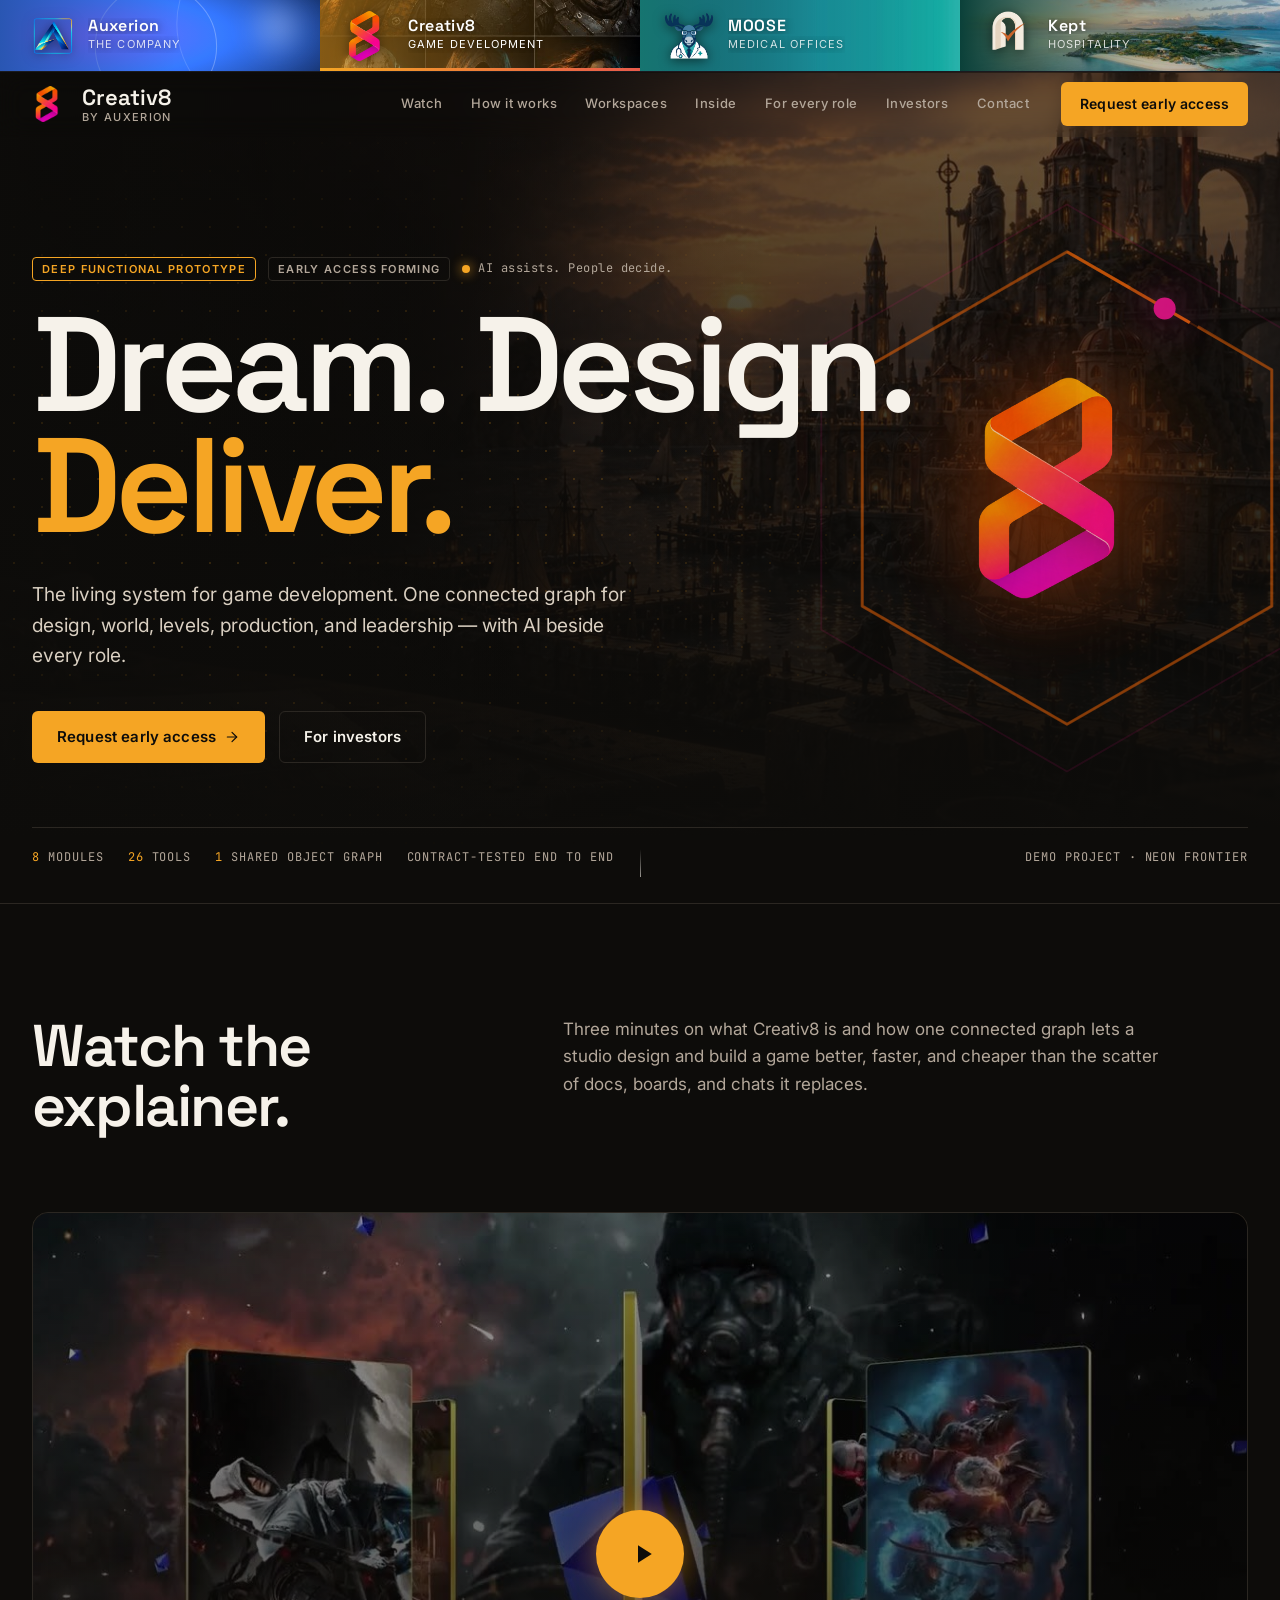
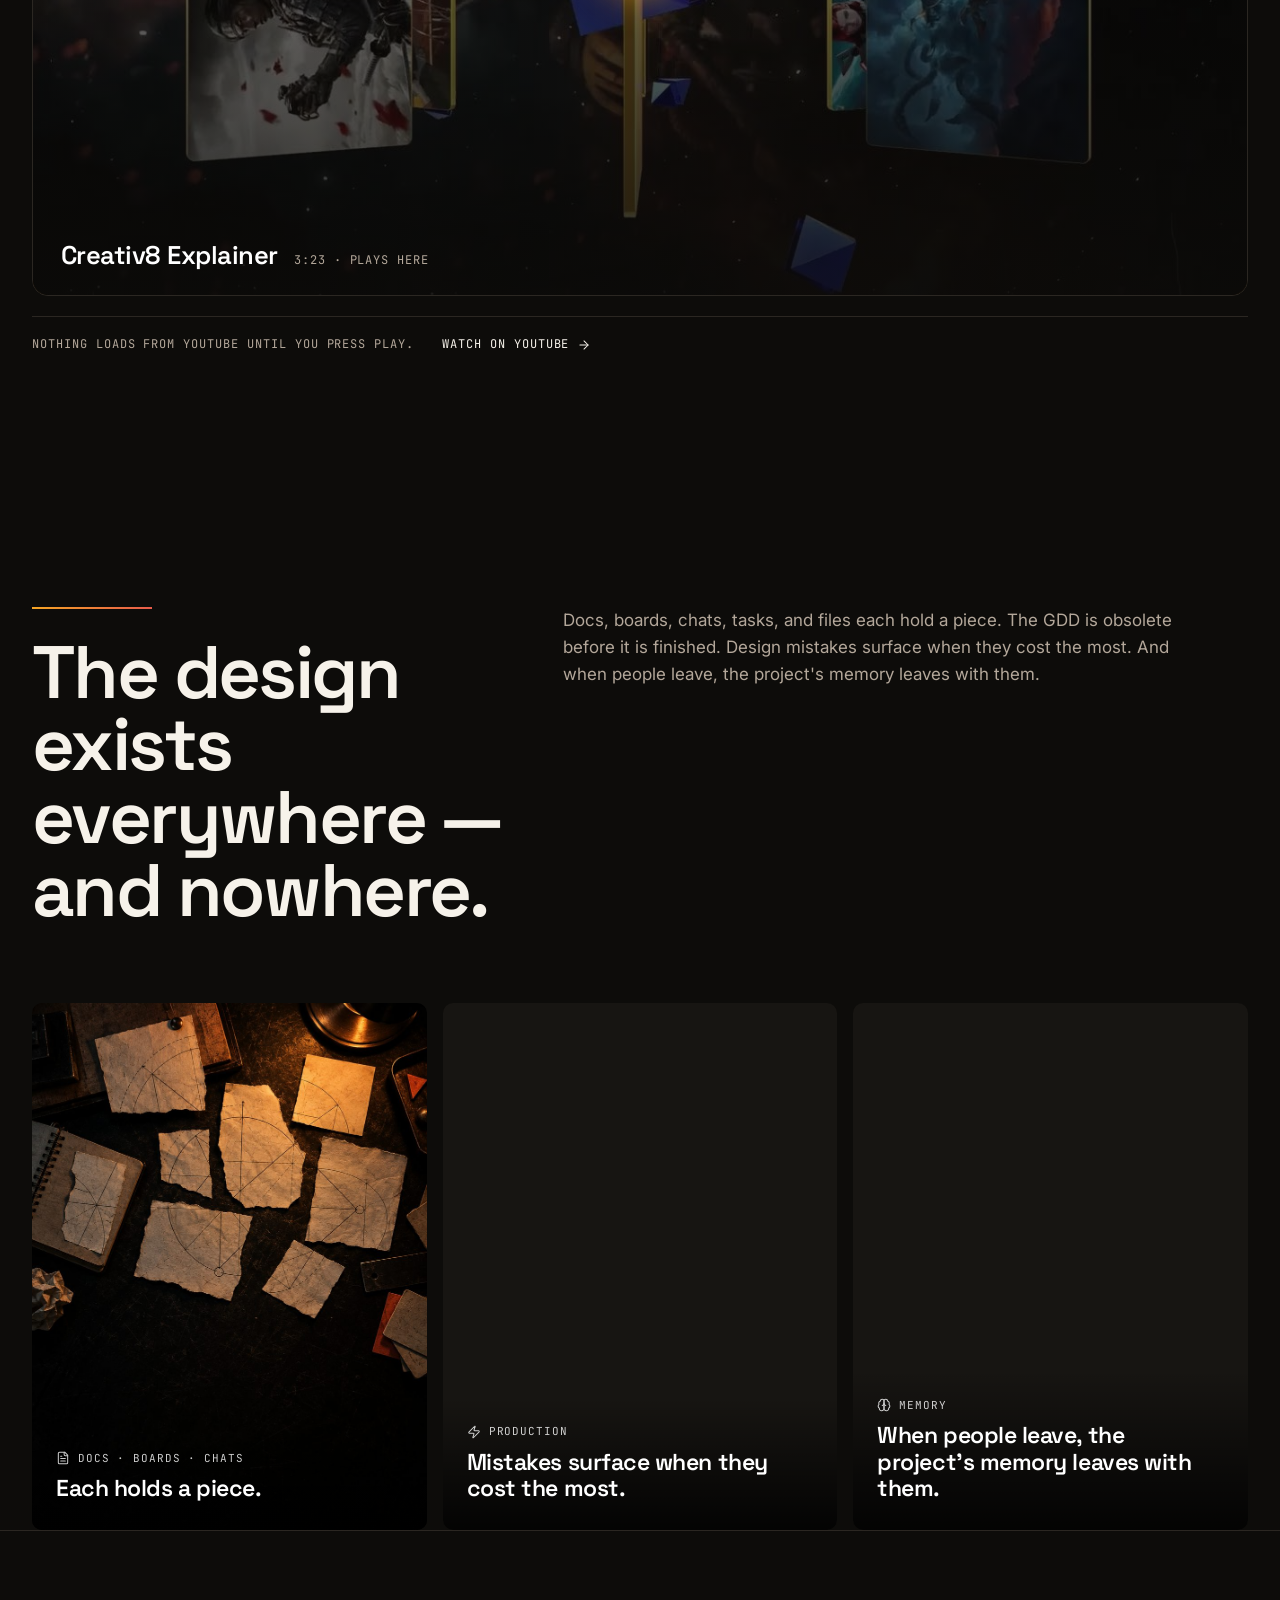
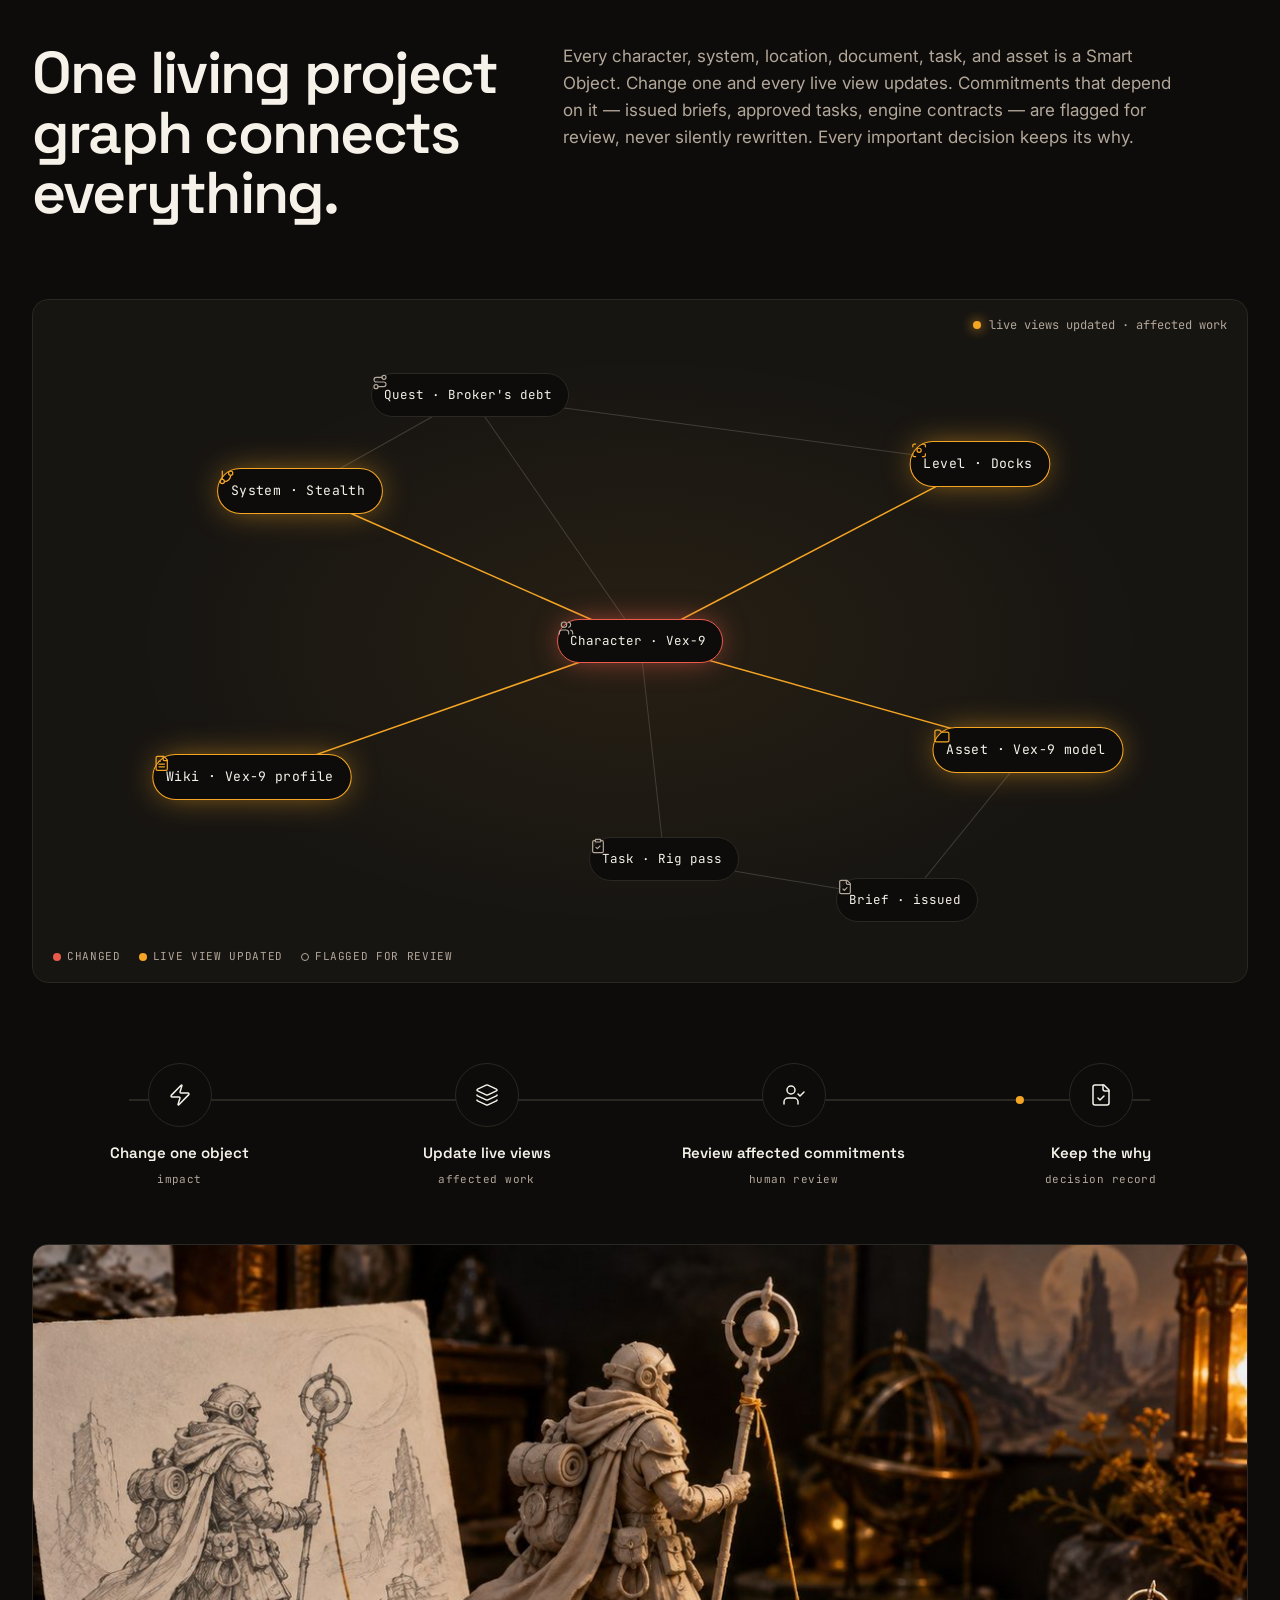
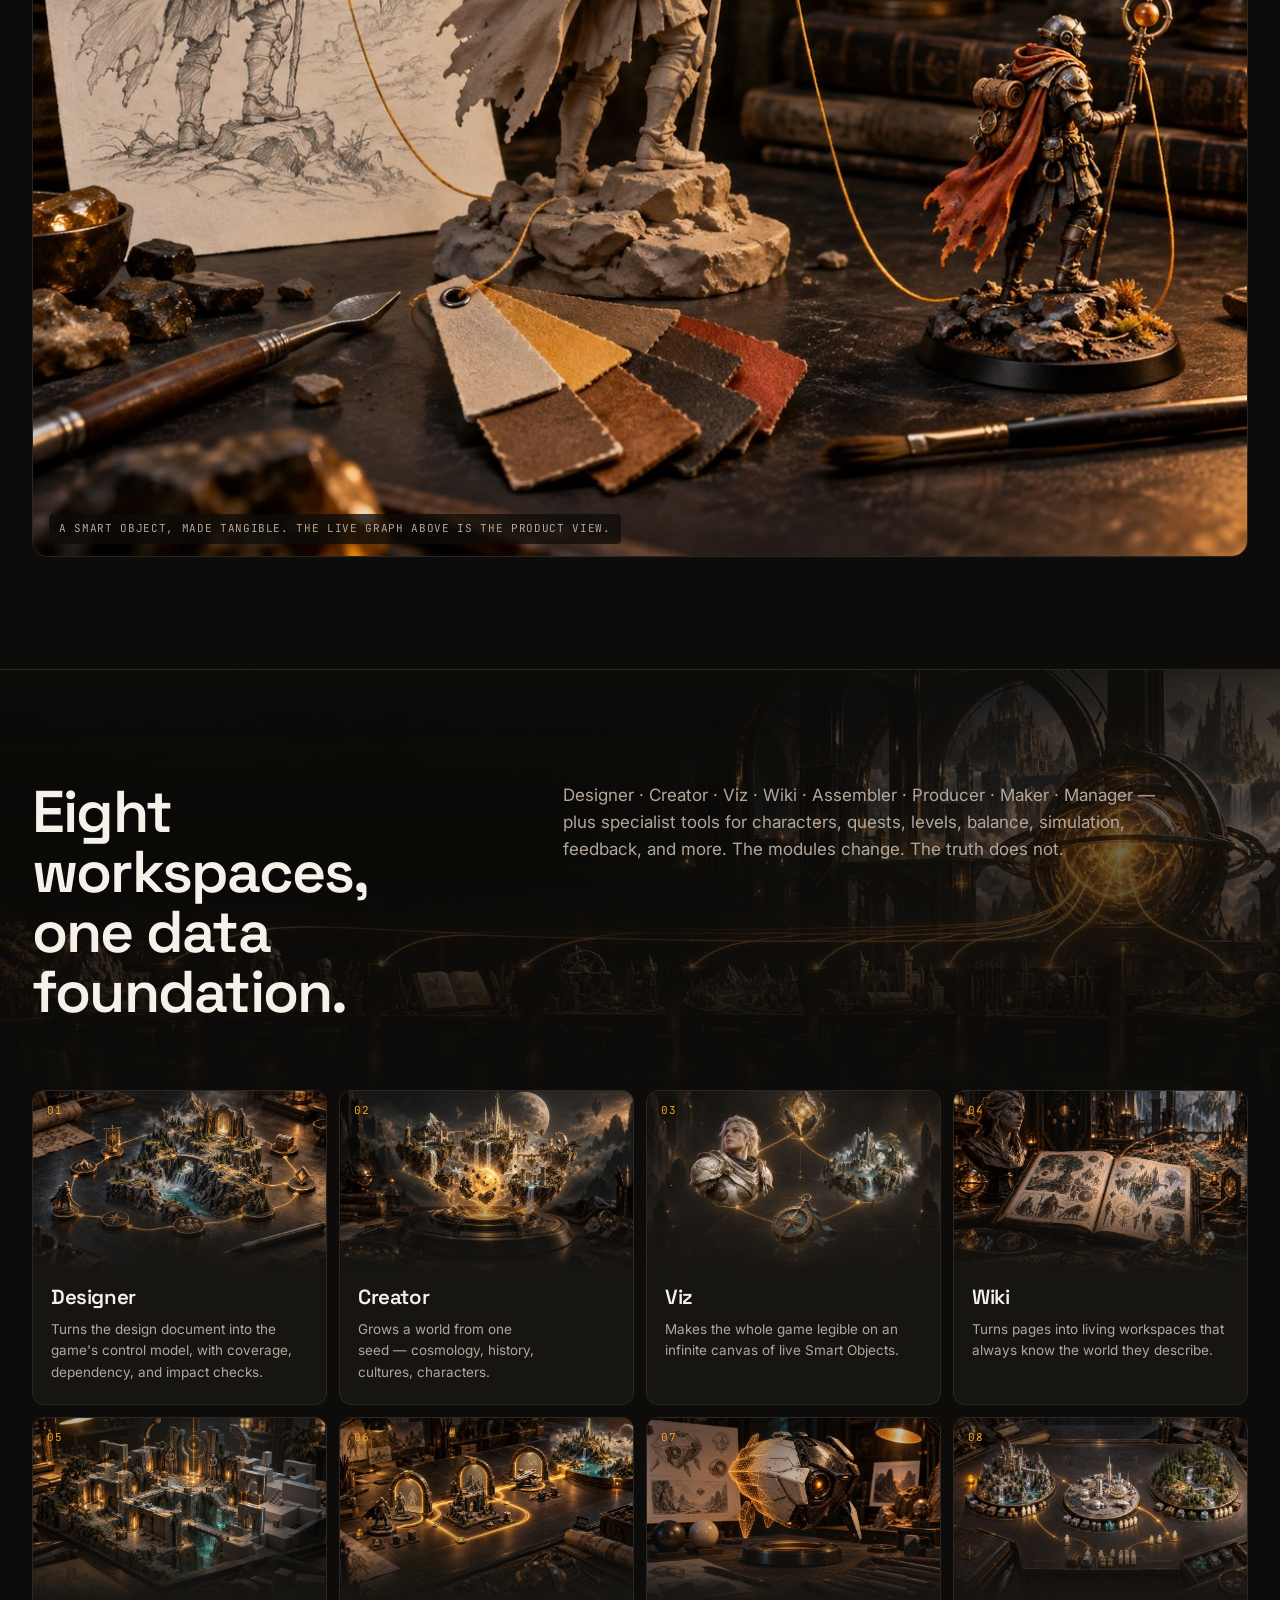
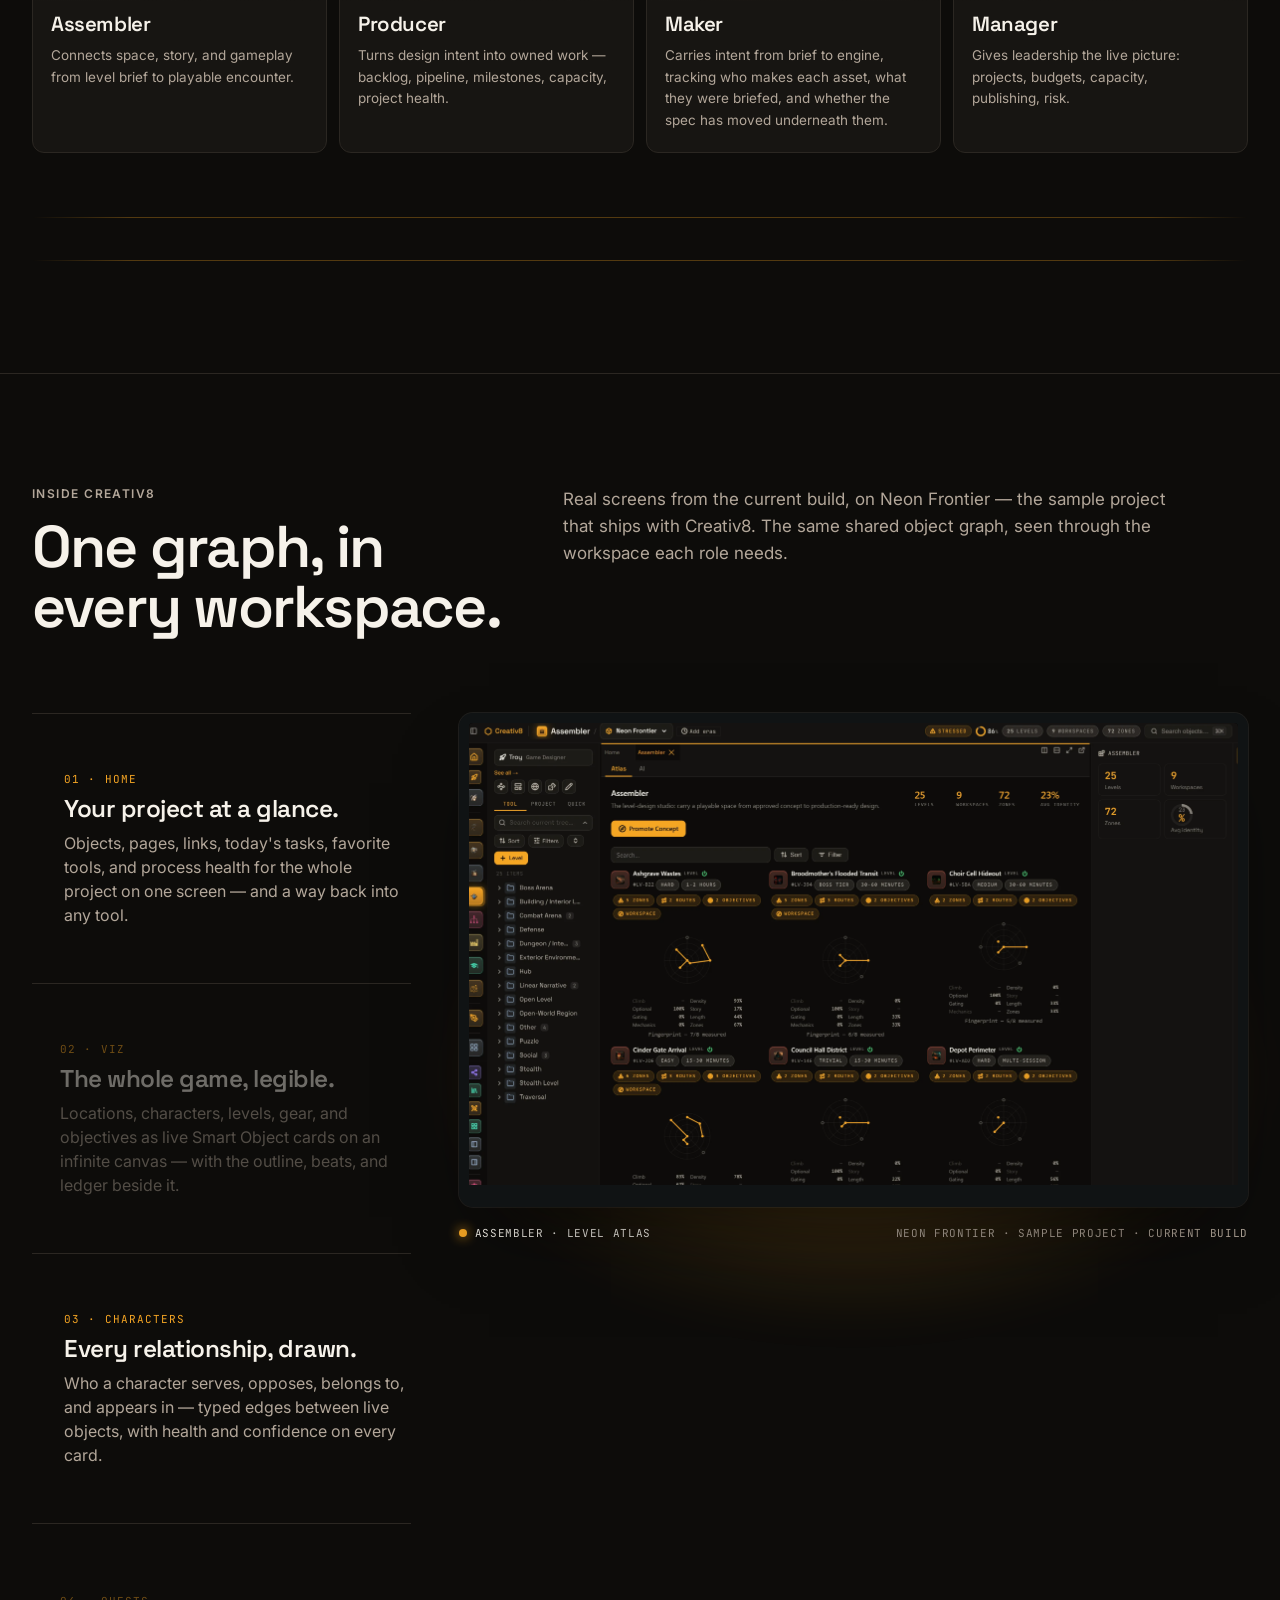
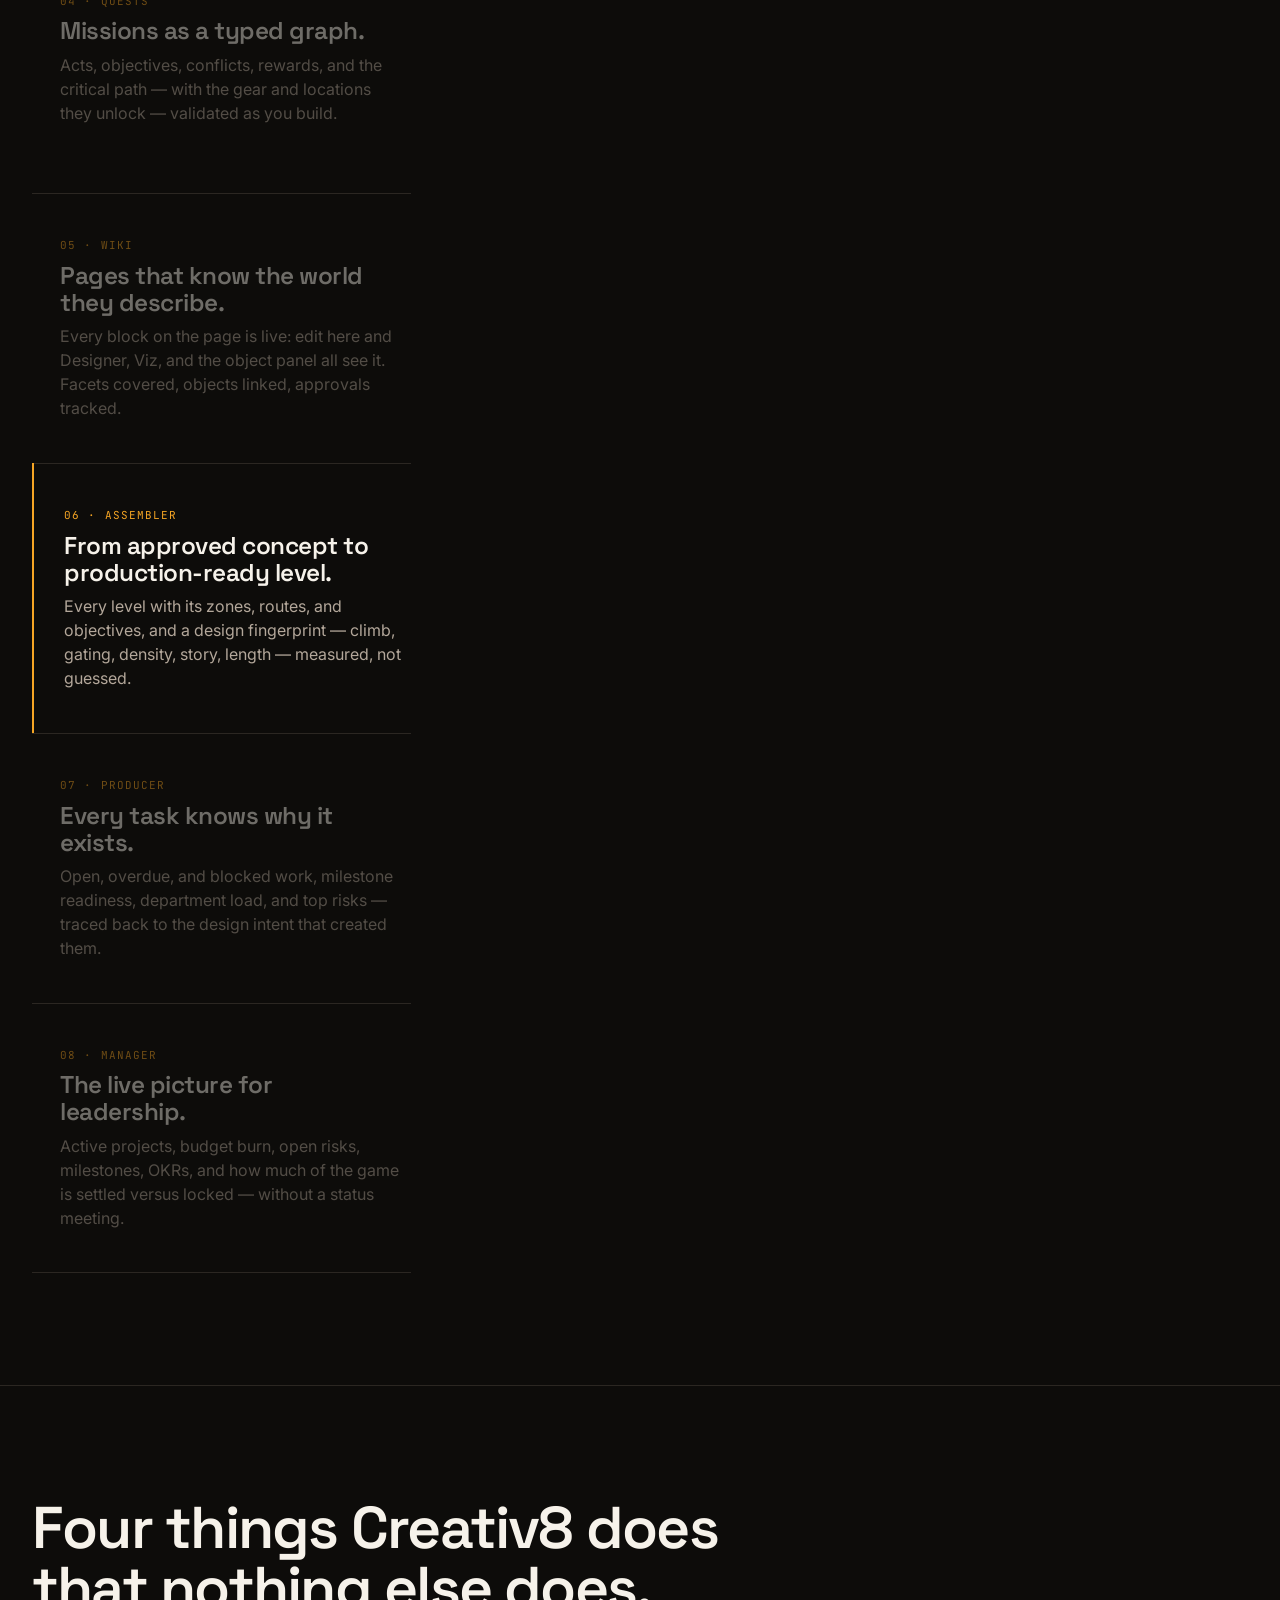
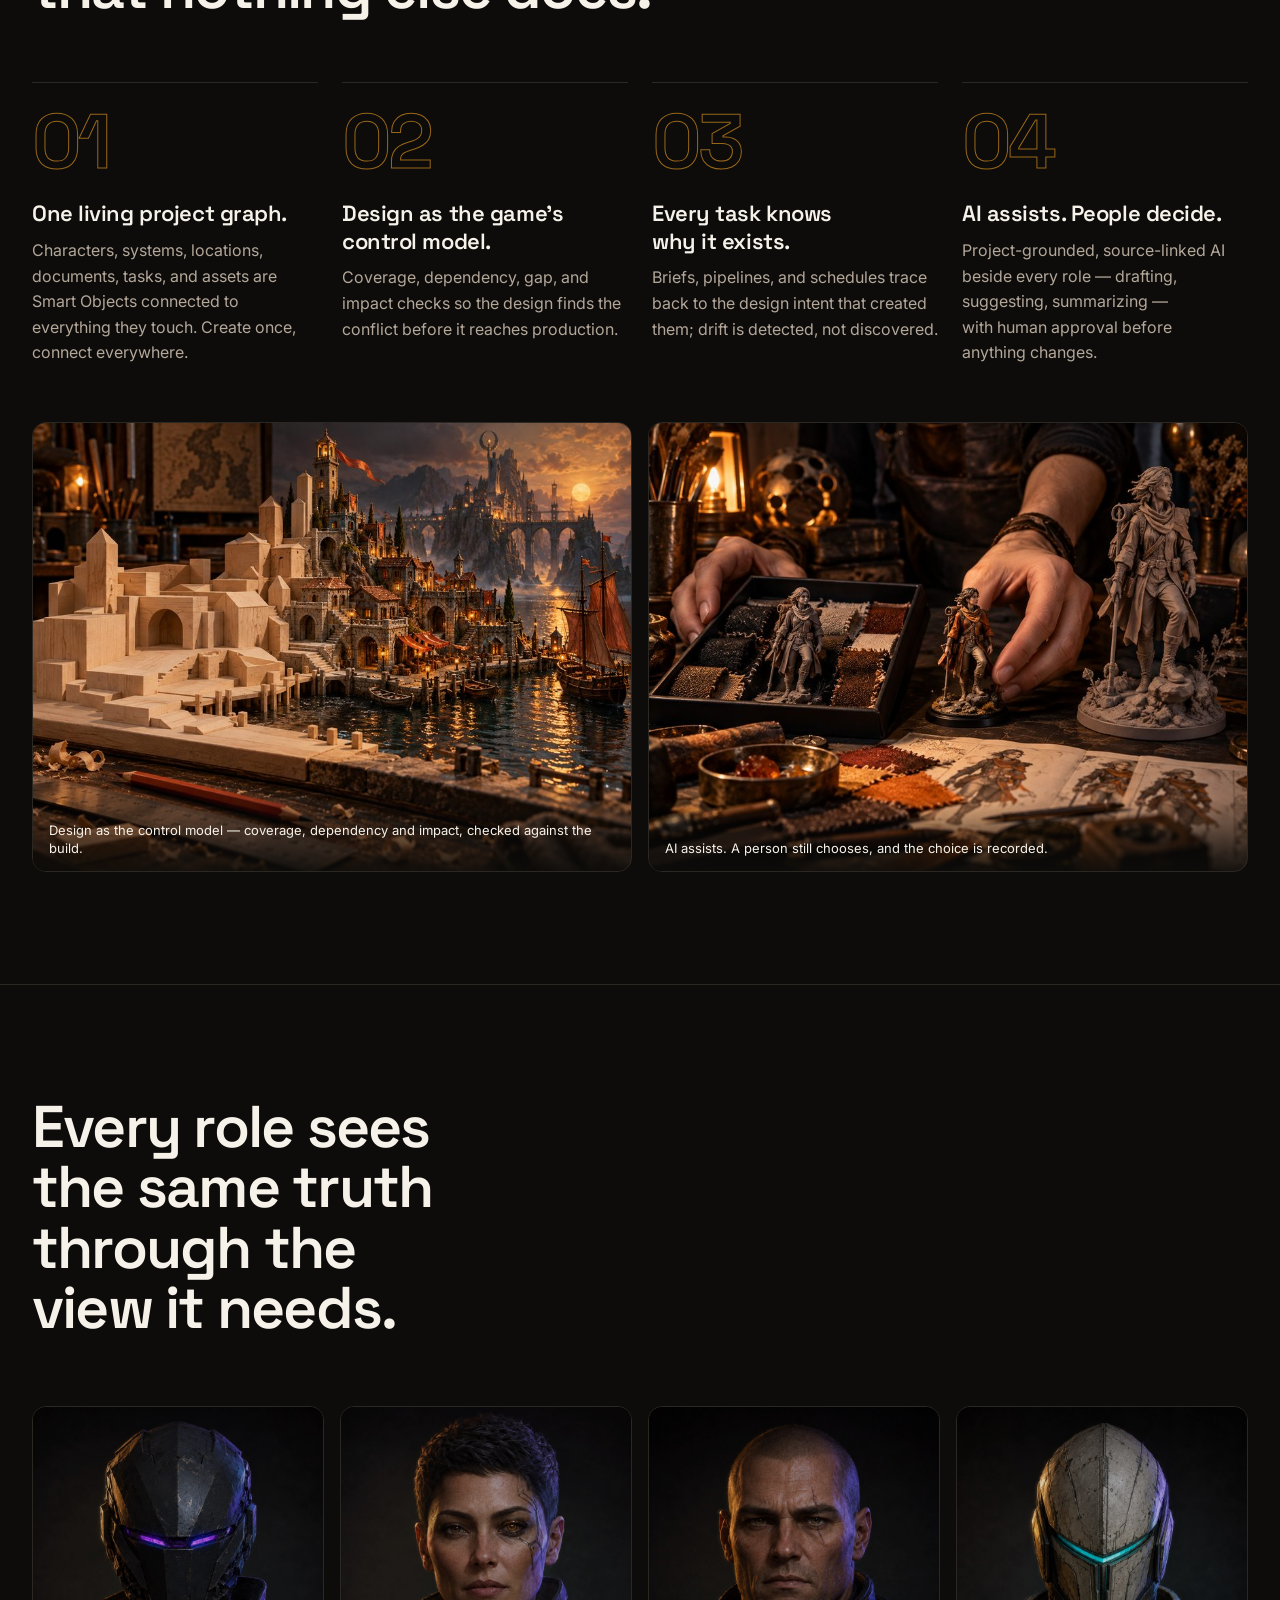
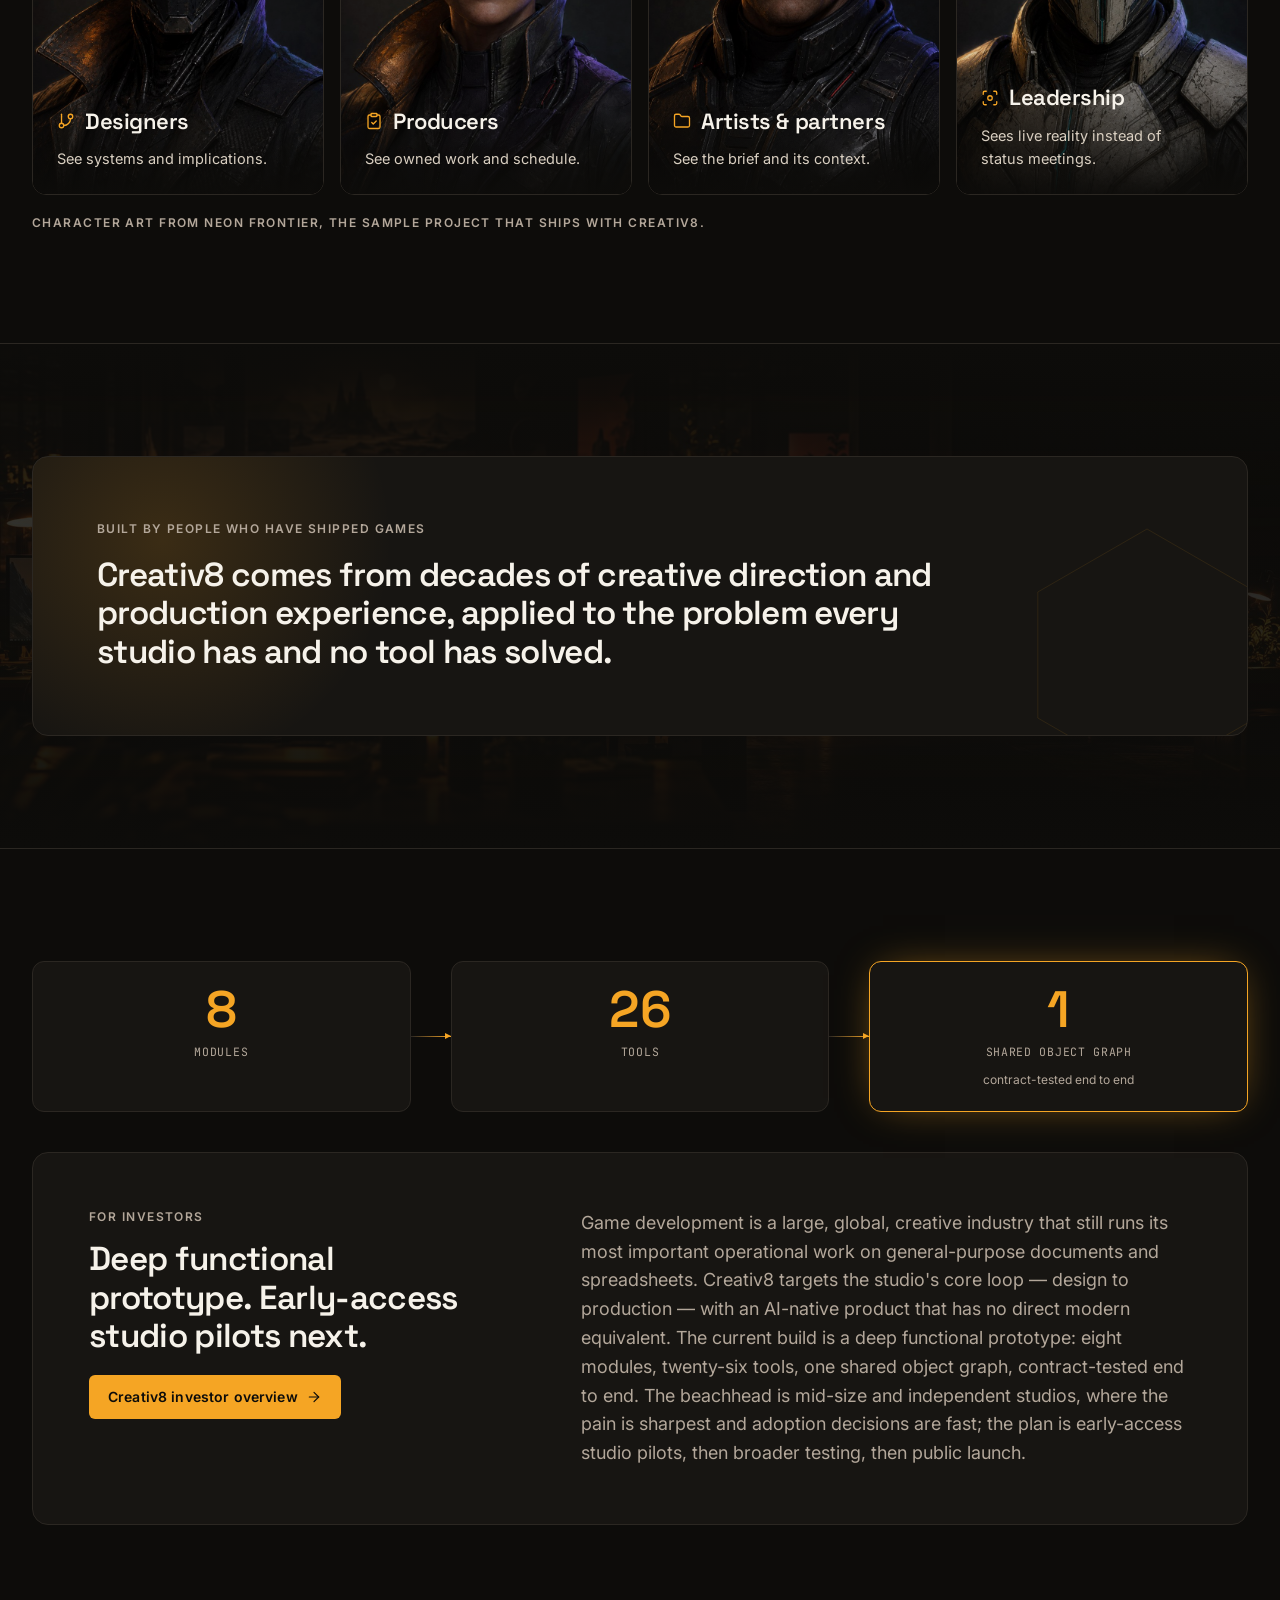
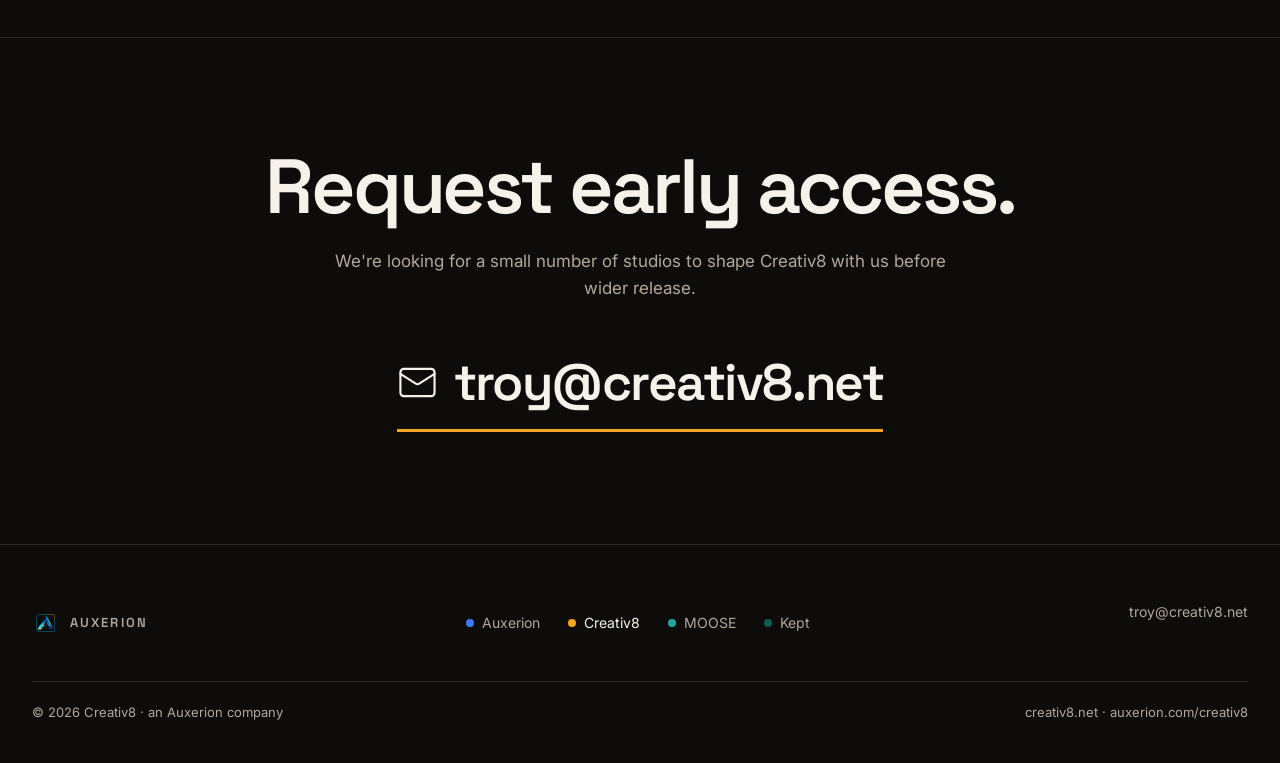
==== commit ac9fde02: "Draw the trust layers, the architecture and the promise gap MOOSE trust: the copy says MOOSE "integr" ====
--- a/creativ8/index.html
+++ b/creativ8/index.html
@@ -156,7 +156,18 @@
 .story figcaption{color:#F6F2EA;background:linear-gradient(180deg,rgba(13,12,10,0),rgba(13,12,10,.92))}
 .anatomy{margin:56px 0 0;border-radius:16px;overflow:hidden;border:1px solid var(--line);position:relative}
 .anatomy img{width:100%;height:auto;display:block}
-.anatomy figcaption{position:absolute;left:16px;bottom:12px;font-family:var(--mono);font-size:11px;letter-spacing:.06em;text-transform:uppercase;color:var(--text2);background:rgba(13,12,10,.78);padding:6px 10px;border-radius:4px}</style></head>
+.anatomy figcaption{position:absolute;left:16px;bottom:12px;font-family:var(--mono);font-size:11px;letter-spacing:.06em;text-transform:uppercase;color:var(--text2);background:rgba(13,12,10,.78);padding:6px 10px;border-radius:4px}
+/* the one hard number set on the page, drawn */
+.arch{display:flex;align-items:stretch;gap:0;margin:0 0 40px;flex-wrap:wrap}
+.ac{flex:1;min-width:150px;padding:22px 20px;border:1px solid var(--line);border-radius:12px;background:#171512;text-align:center}
+.ac b{display:block;font-family:"Space Grotesk",sans-serif;font-weight:600;font-size:clamp(34px,4vw,52px);line-height:1;color:var(--accent)}
+.ac span{display:block;margin-top:8px;font-family:var(--mono);font-size:11.5px;letter-spacing:.06em;text-transform:uppercase;color:var(--text2)}
+.ac em{display:block;margin-top:8px;font-style:normal;font-size:12px;color:var(--text2)}
+.ac.one{border-color:var(--accent);box-shadow:0 0 40px -14px rgba(245,165,36,.65)}
+.aj{flex:0 0 40px;align-self:center;height:1px;background:linear-gradient(90deg,var(--line),var(--accent));position:relative}
+.aj::after{content:"";position:absolute;right:0;top:-3px;border-left:6px solid var(--accent);border-top:3.5px solid transparent;border-bottom:3.5px solid transparent}
+@media(max-width:700px){.arch{flex-direction:column}.aj{flex:0 0 22px;width:1px;height:22px;align-self:center;background:linear-gradient(180deg,var(--line),var(--accent))}
+.aj::after{right:auto;left:-3px;top:auto;bottom:0;border-left:3.5px solid transparent;border-right:3.5px solid transparent;border-top:6px solid var(--accent)}}</style></head>
 <body data-brand="c8"><template id="__bundler_thumbnail"><svg xmlns="http://www.w3.org/2000/svg" viewBox="0 0 100 100"><rect width="100" height="100" fill="#0D0C0A"/><text x="50" y="50" text-anchor="middle" dominant-baseline="central" font-family="Space Grotesk,system-ui,sans-serif" font-weight="700" font-size="30" fill="#F5A524">C8</text></svg></template>
 <script src="/familybar.js"></script>
 <header class="site-nav"><span class="progress" aria-hidden="true"></span><div class="wrap">
@@ -292,7 +303,8 @@
 
 <section class="block builtby" data-screen-label="Built by"><div class="bbbg" aria-hidden="true"><img src="/assets/creativ8/builtby-team.jpg" alt="" width="1983" height="793" loading="lazy" decoding="async"></div><div class="wrap"><div class="quote reveal"><span class="label" style="display:block;margin-bottom:20px;position:relative">Built by people who have shipped games</span><p>Creativ8 comes from decades of creative direction and production experience, applied to the problem every studio has and no tool has solved.</p><svg class="hx" viewBox="0 0 400 400" aria-hidden="true"><path d="M200 20L356 110L356 290L200 380L44 290L44 110Z"/></svg></div></div></section>
 
-<section class="block inv" id="investors" data-screen-label="Investors"><div class="wrap"><div class="box reveal">
+<section class="block inv" id="investors" data-screen-label="Investors"><div class="wrap"><div class="arch" role="img" aria-label="Eight modules and twenty-six tools resolve to one contract-tested object graph"><div class="ac"><b>8</b><span>modules</span></div><span class="aj" aria-hidden="true"></span><div class="ac"><b>26</b><span>tools</span></div><span class="aj" aria-hidden="true"></span><div class="ac one"><b>1</b><span>shared object graph</span><em>contract-tested end to end</em></div></div>
+<div class="box reveal">
 <div><span class="label" style="display:block;margin-bottom:16px">For investors</span><h2 style="margin-bottom:20px">Deep functional prototype. Early-access studio pilots next.</h2><a class="btn primary" href="mailto:troy@auxerion.com?subject=Creativ8%20investor%20overview">Creativ8 investor overview <svg class="ic"><use href="#i-arrow"/></svg></a></div>
 <p>Game development is a large, global, creative industry that still runs its most important operational work on general-purpose documents and spreadsheets. Creativ8 targets the studio's core loop — design to production — with an AI-native product that has no direct modern equivalent. The current build is a deep functional prototype: eight modules, twenty-six tools, one shared object graph, contract-tested end to end. The beachhead is mid-size and independent studios, where the pain is sharpest and adoption decisions are fast; the plan is early-access studio pilots, then broader testing, then public launch.</p>
 </div></div></section>
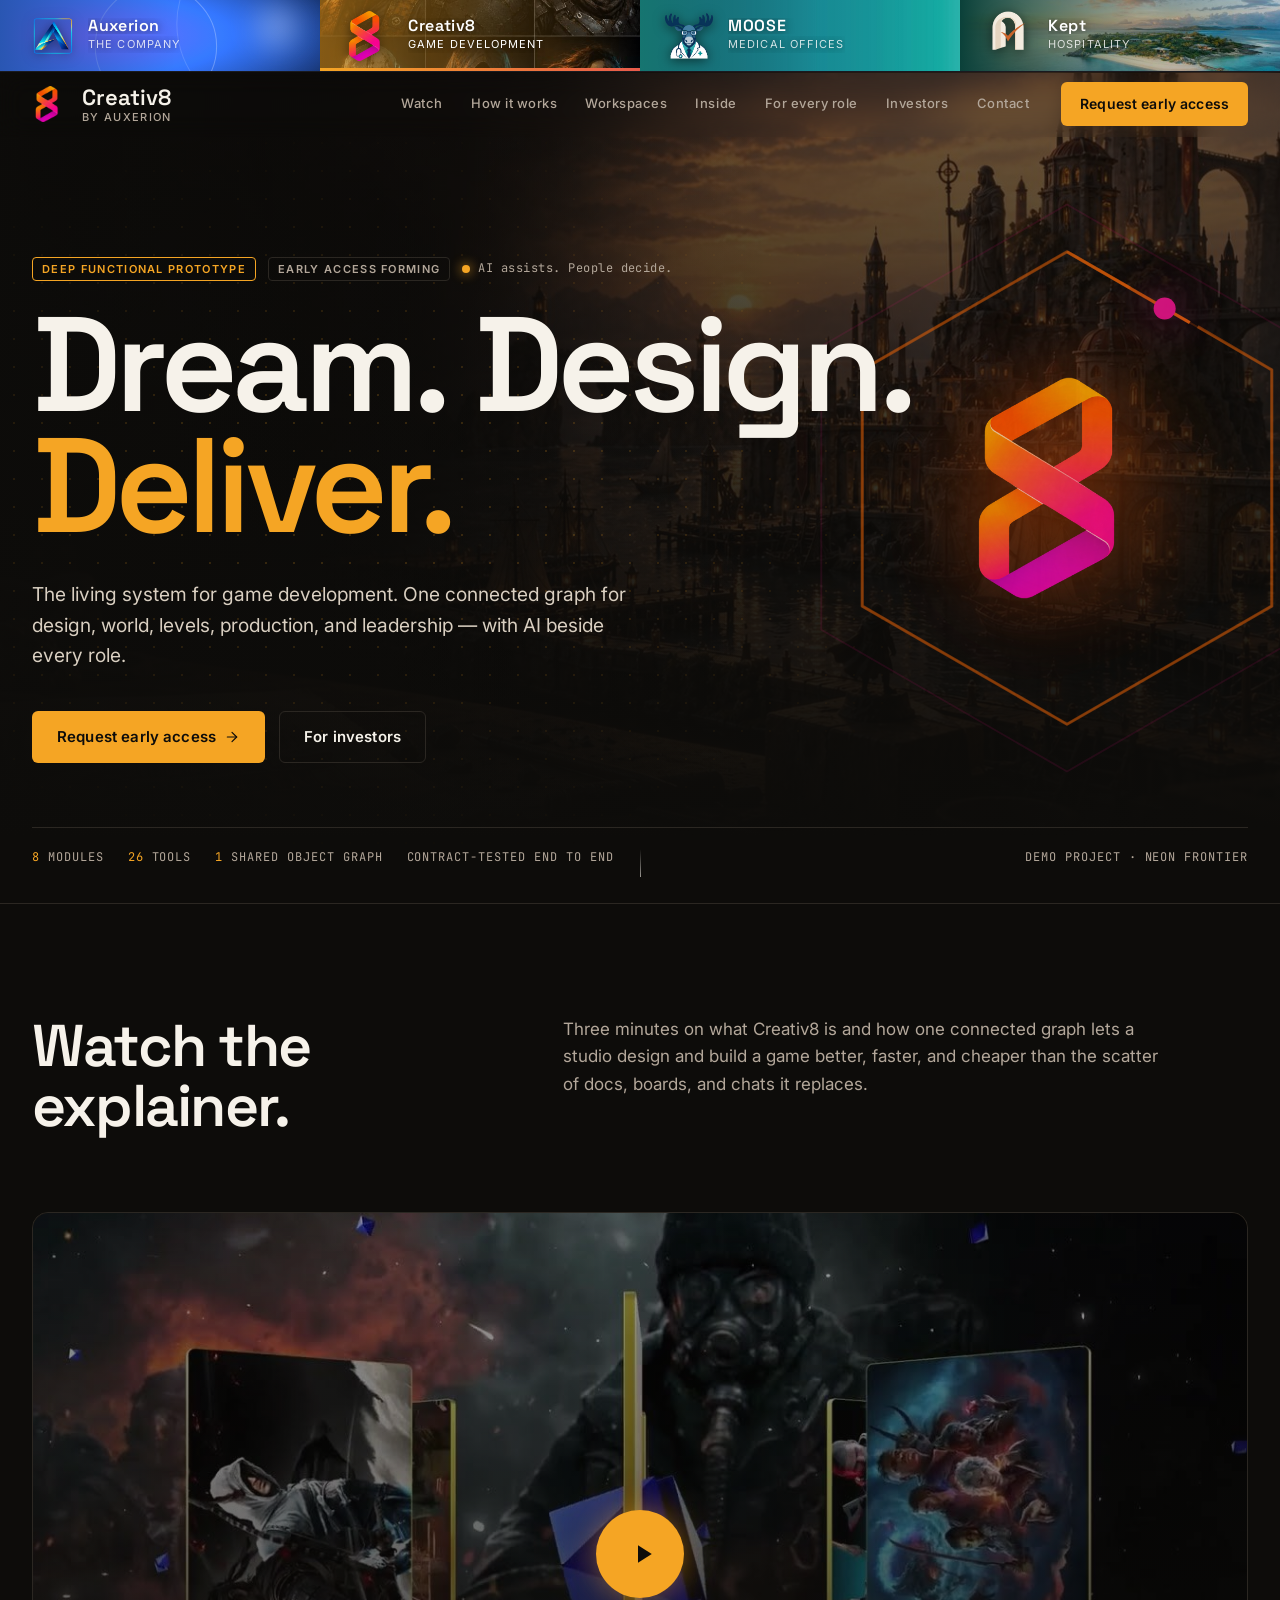
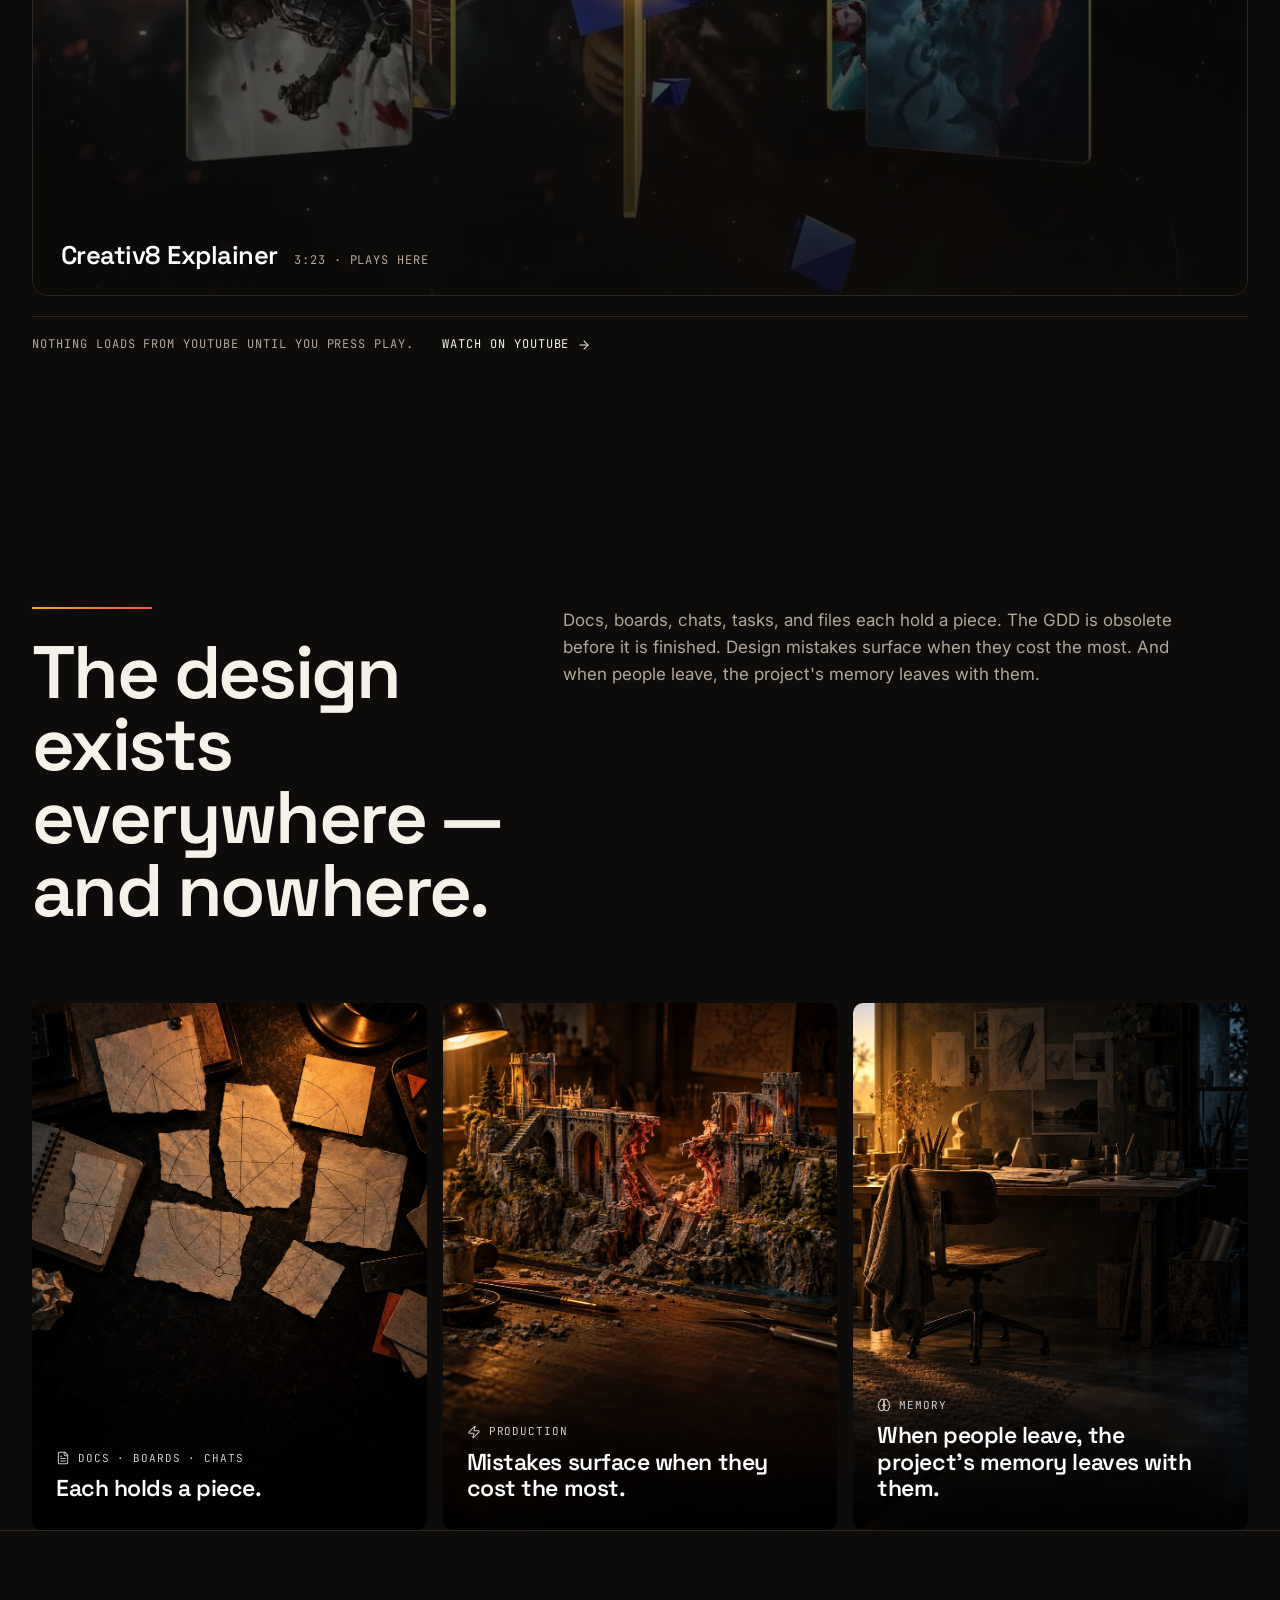
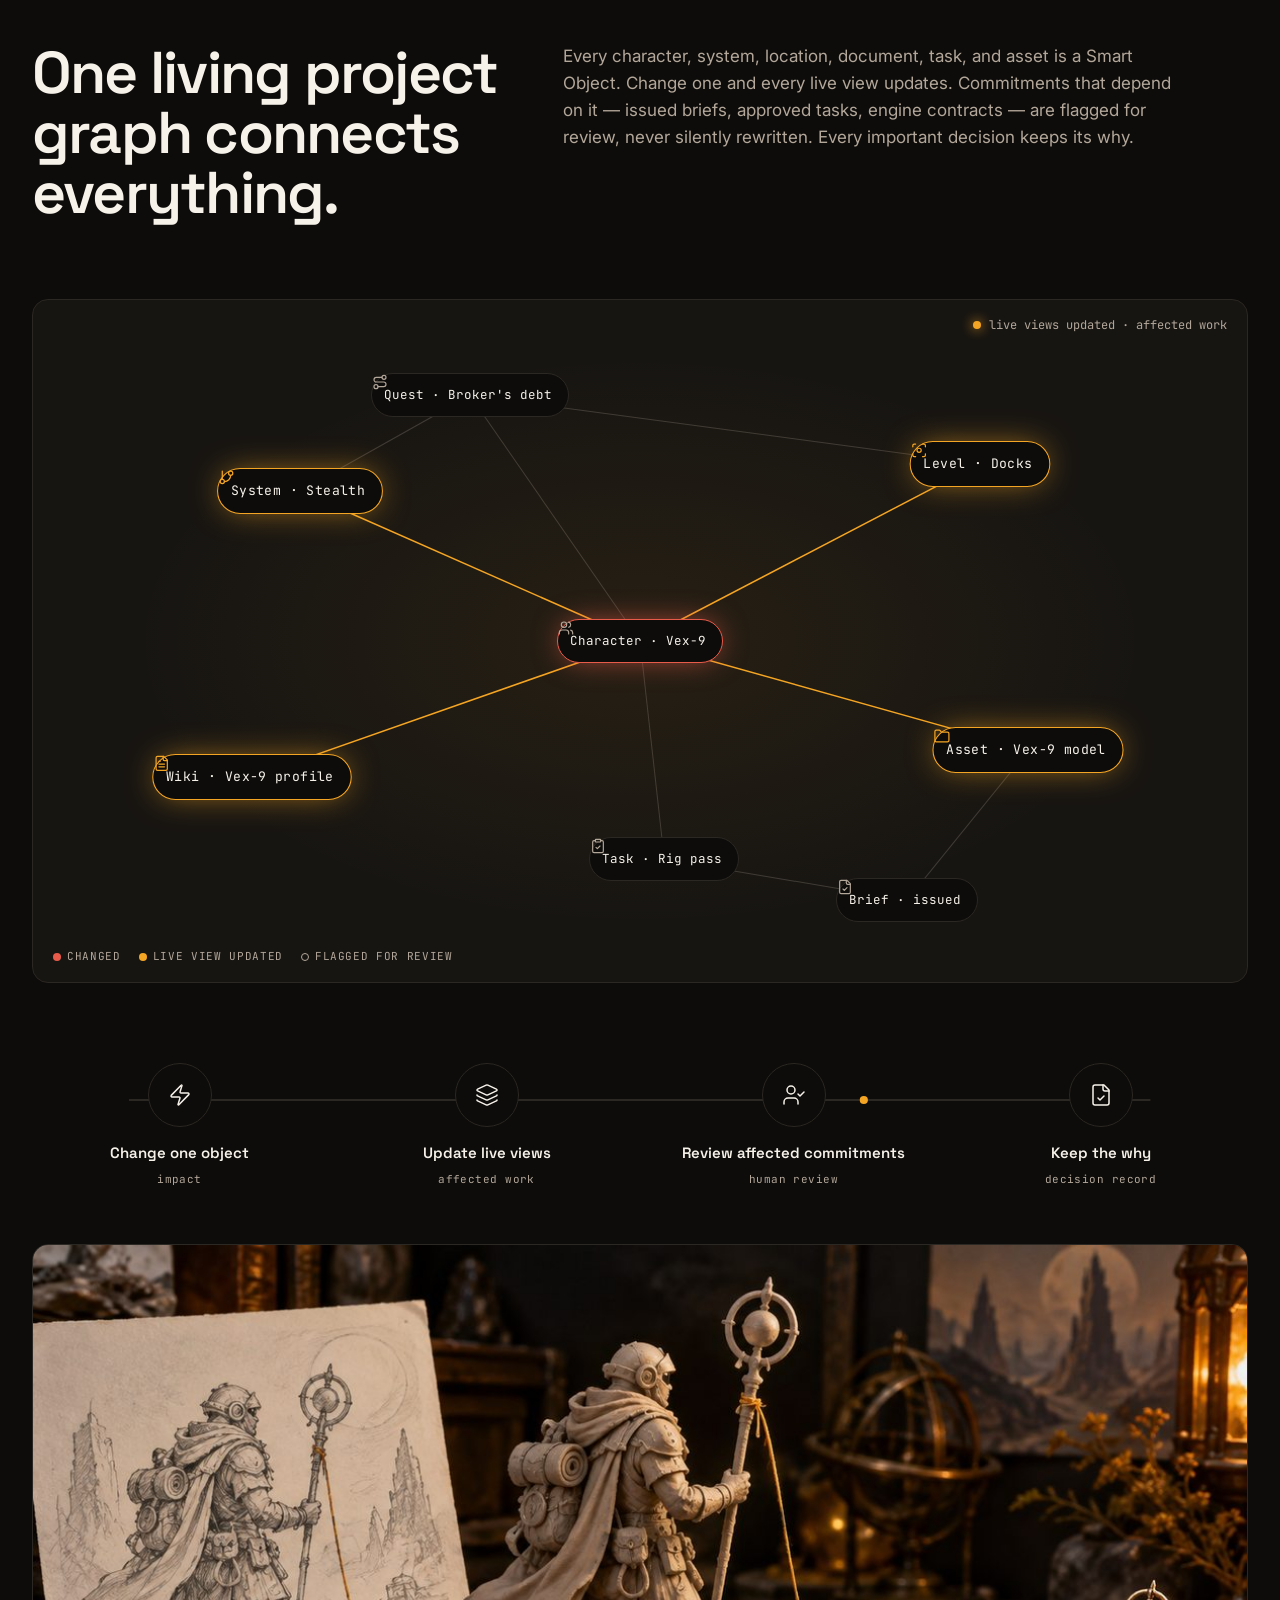
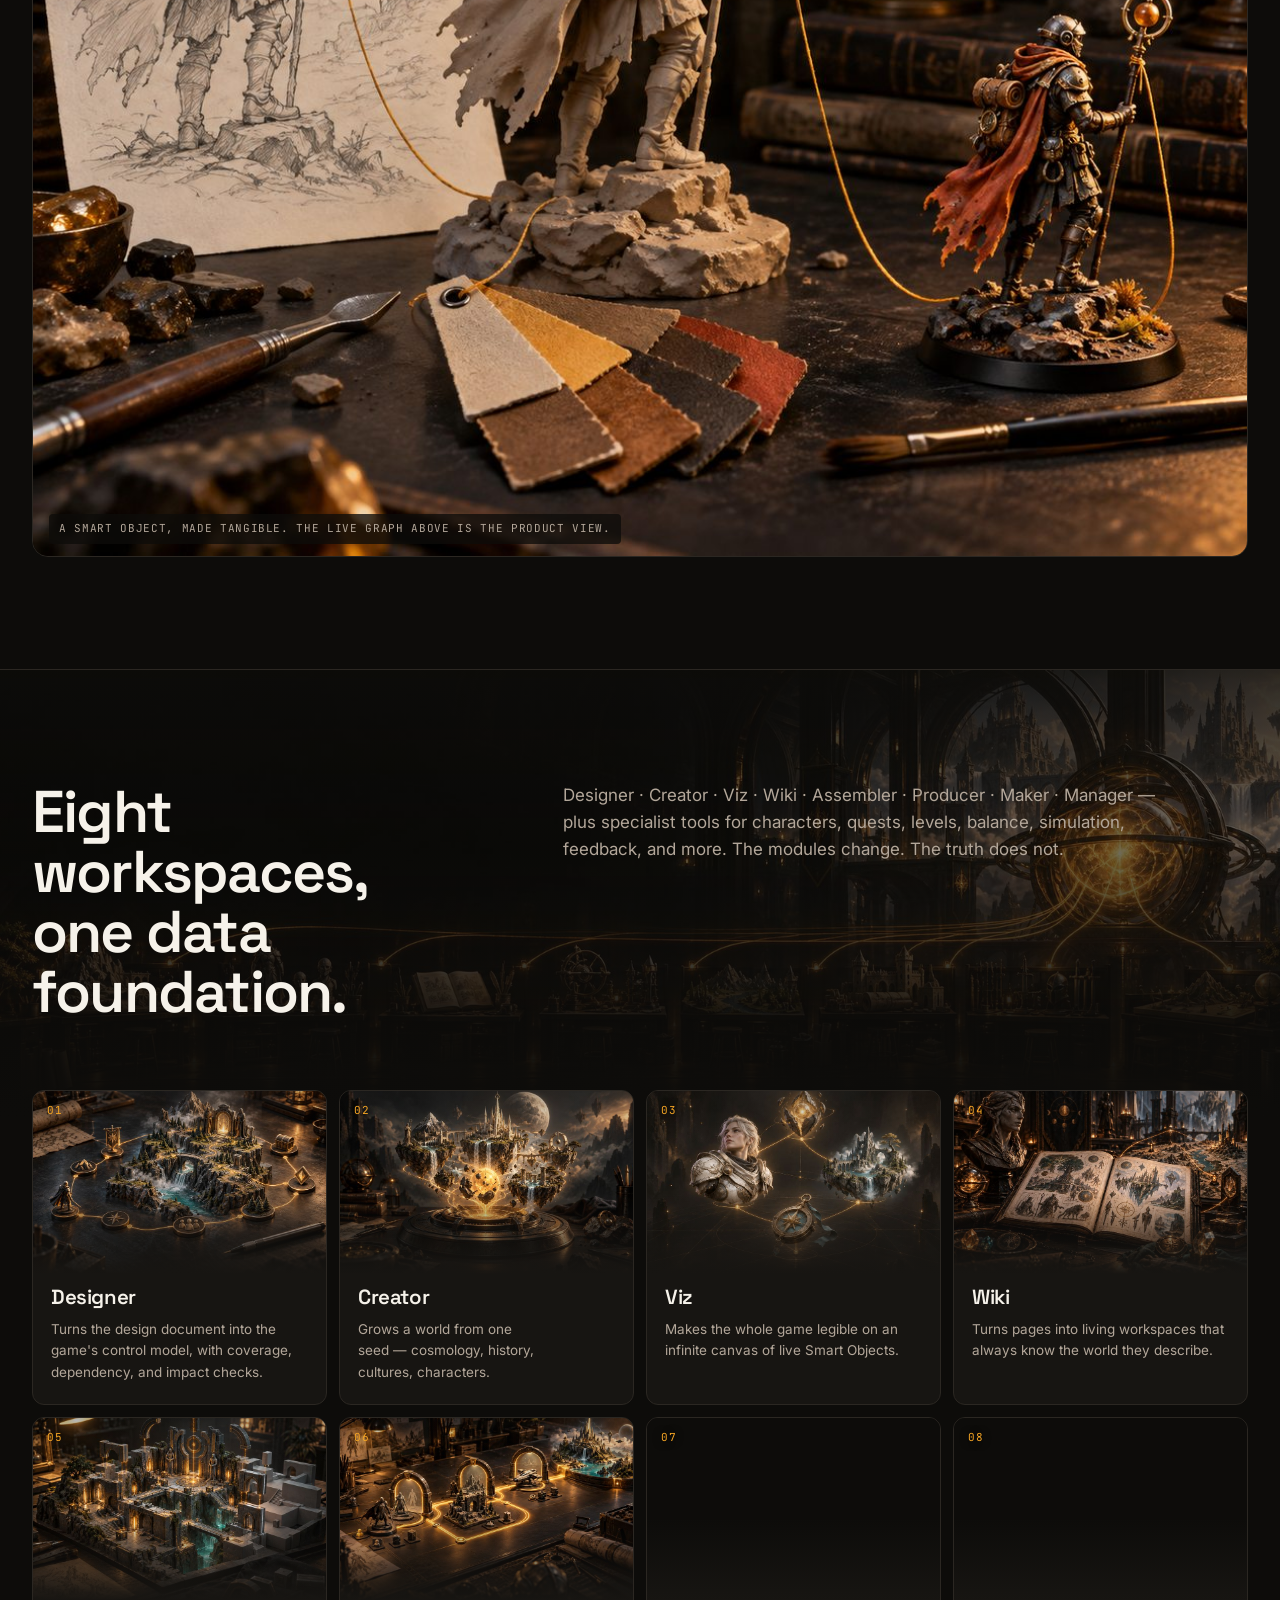
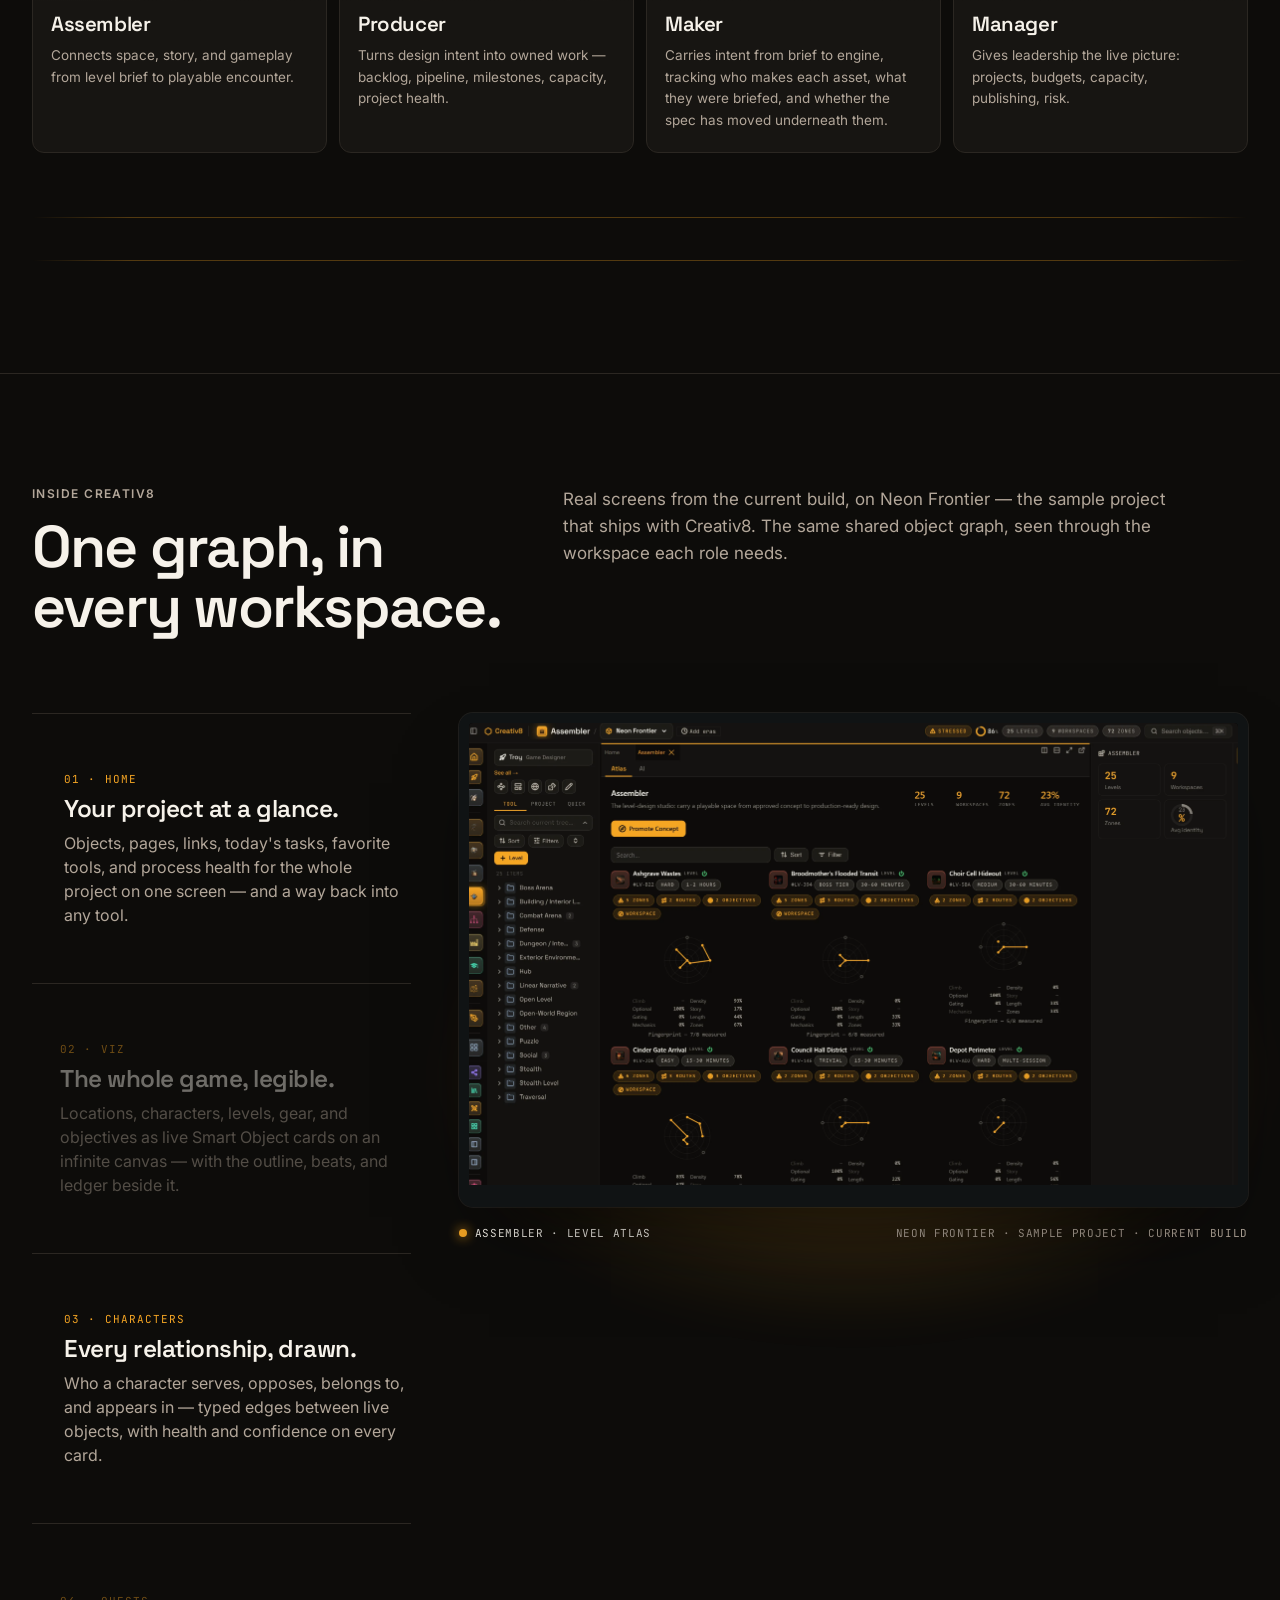
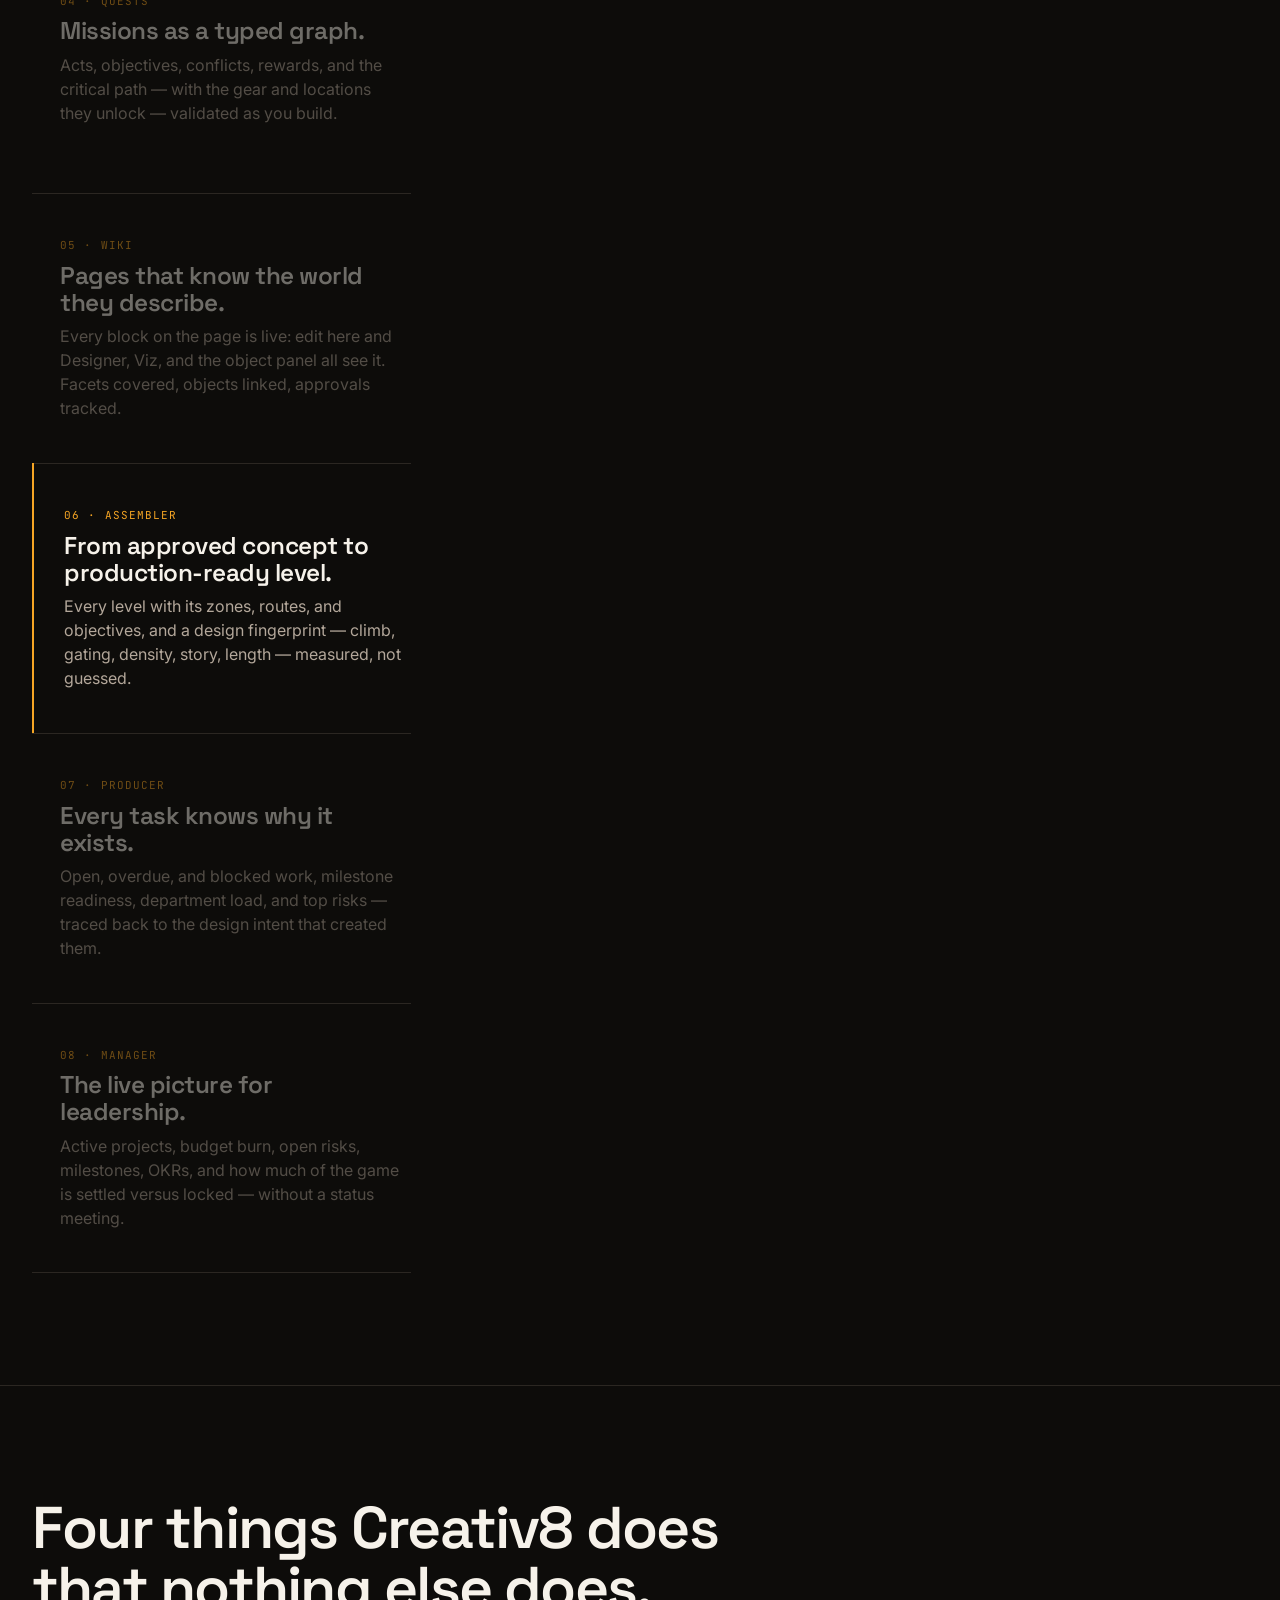
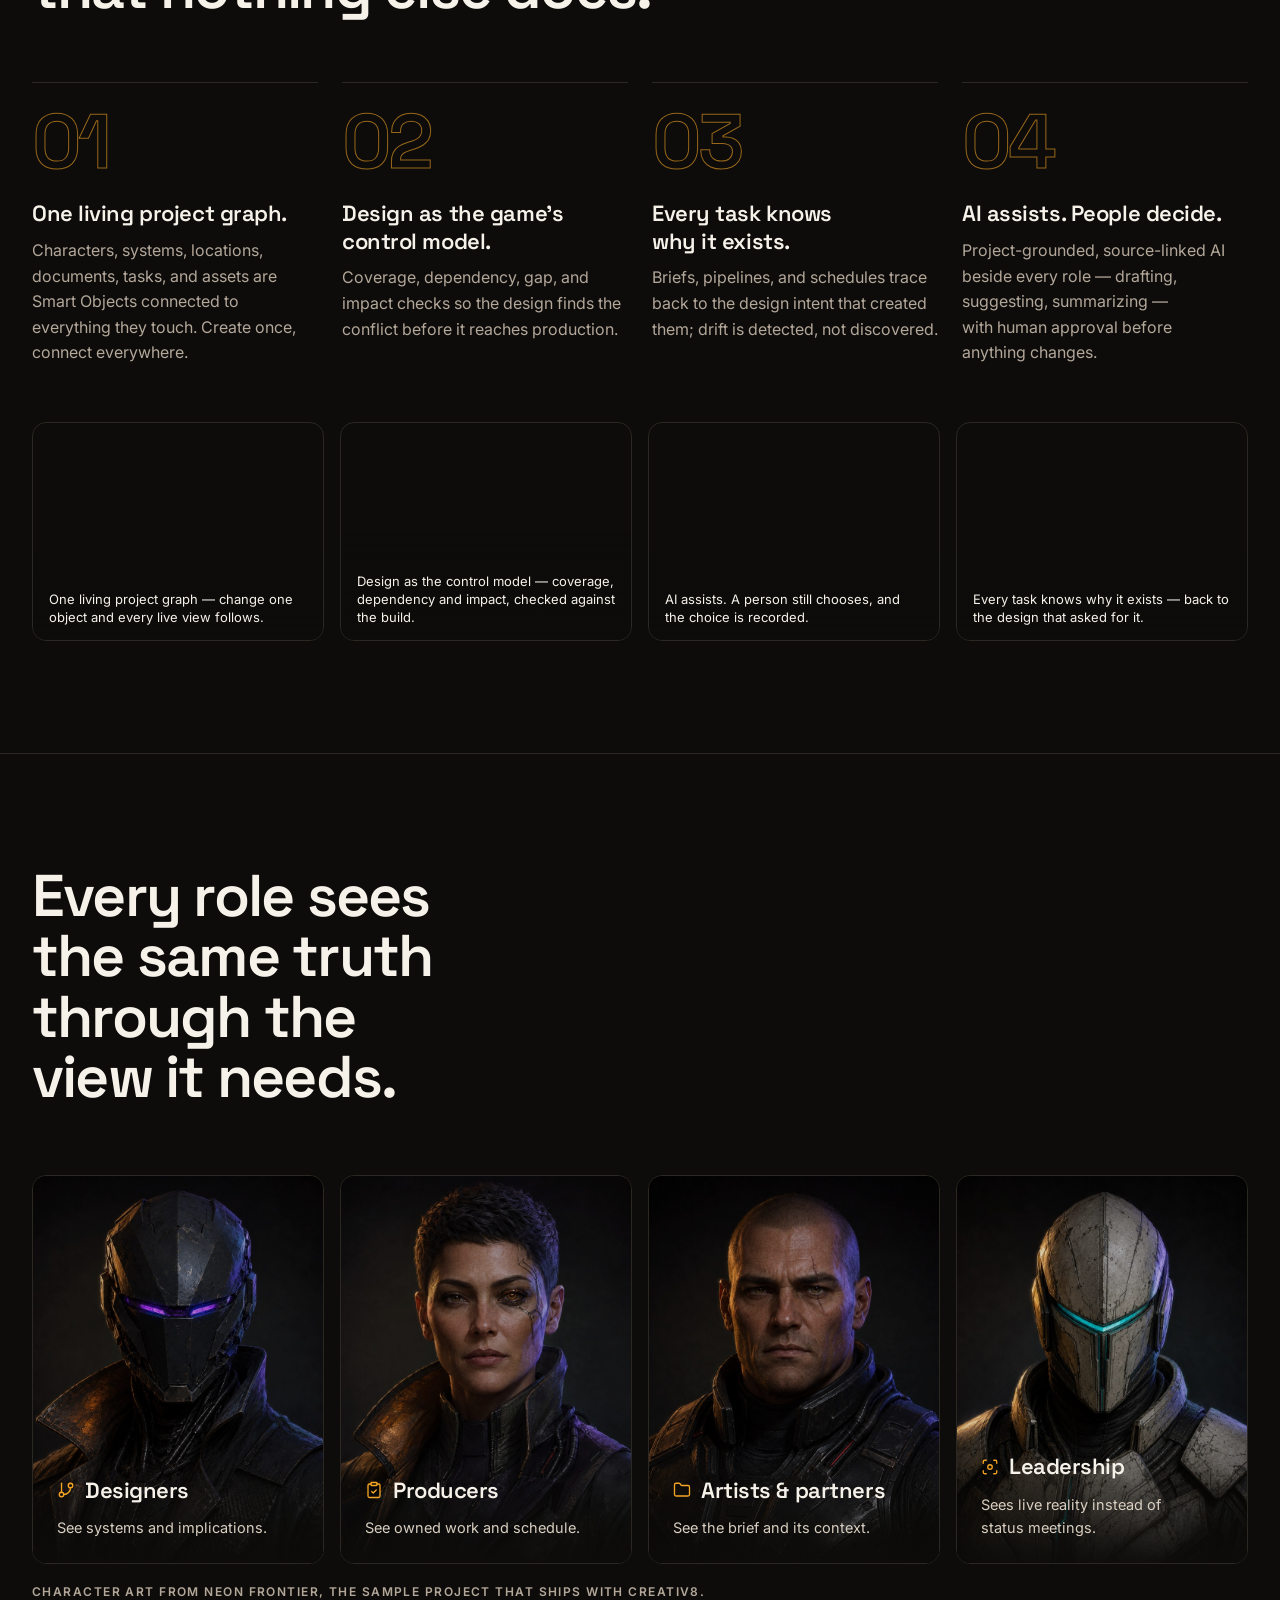
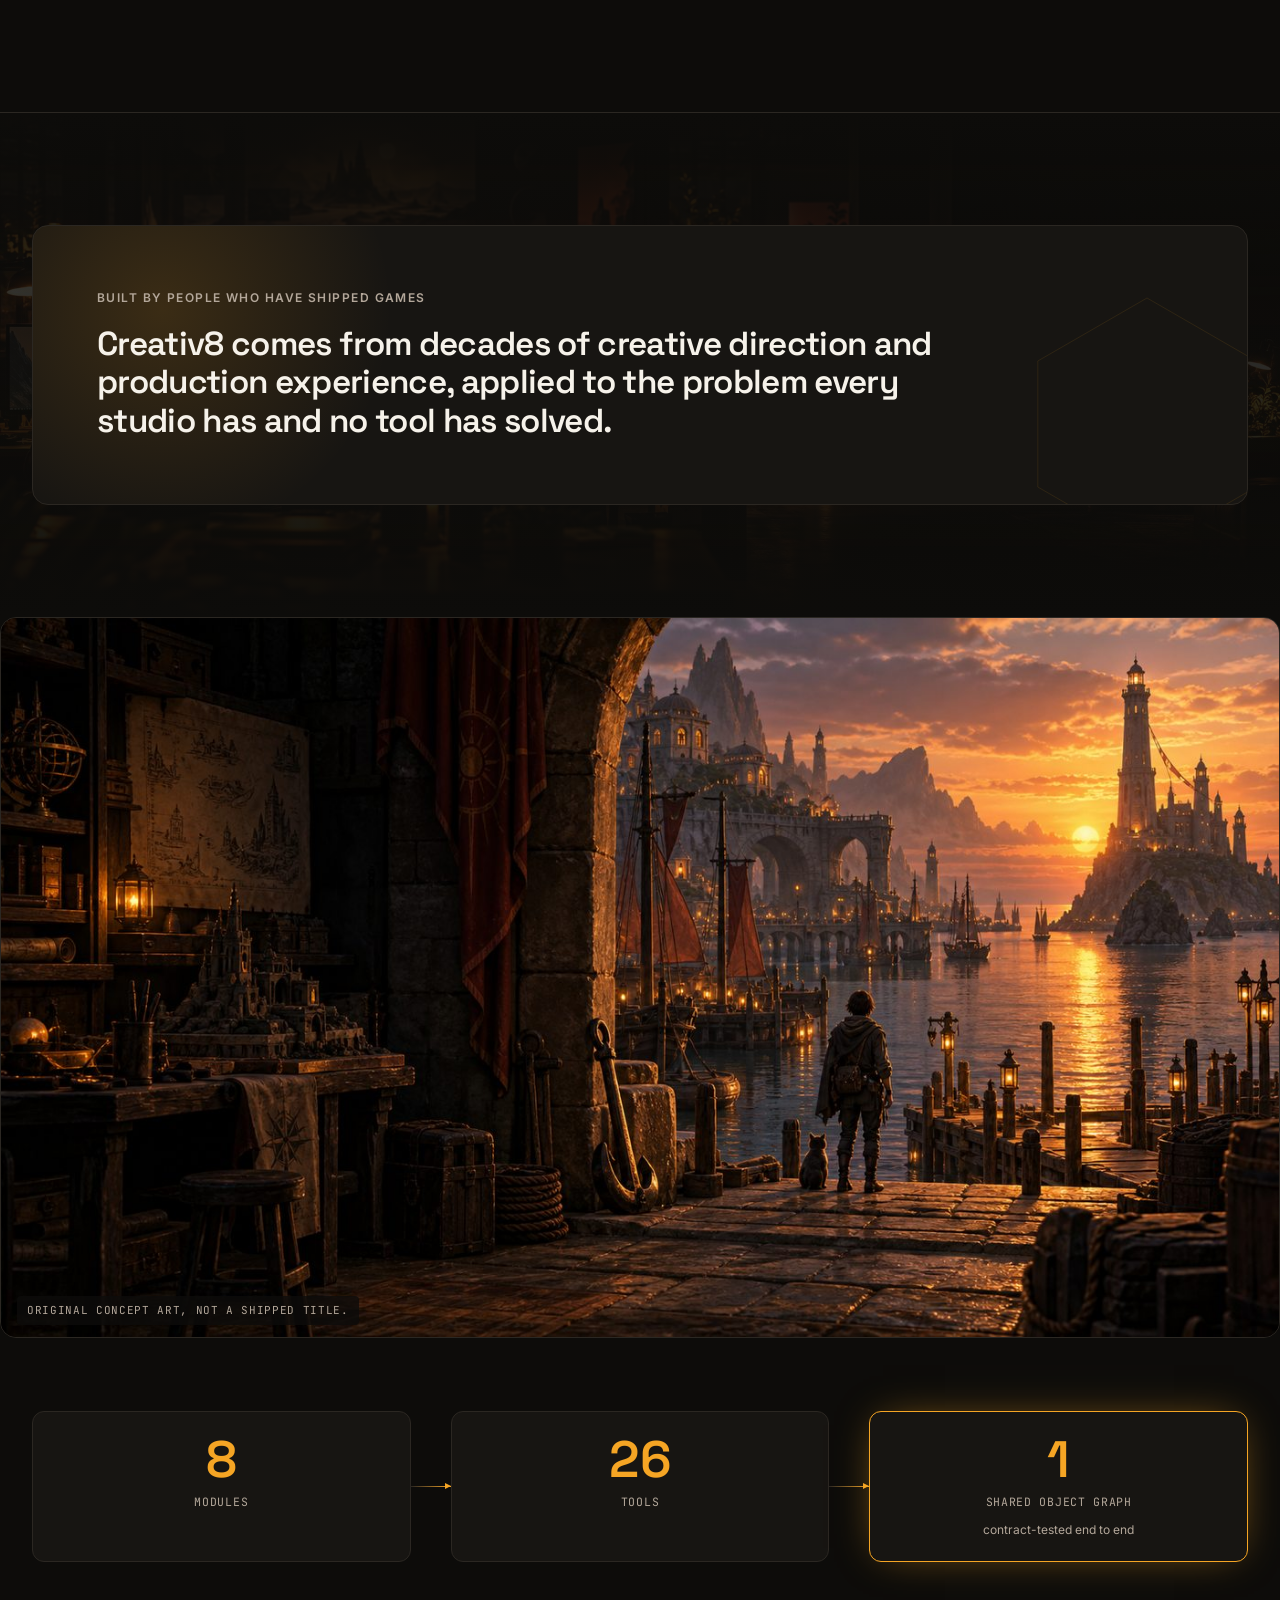
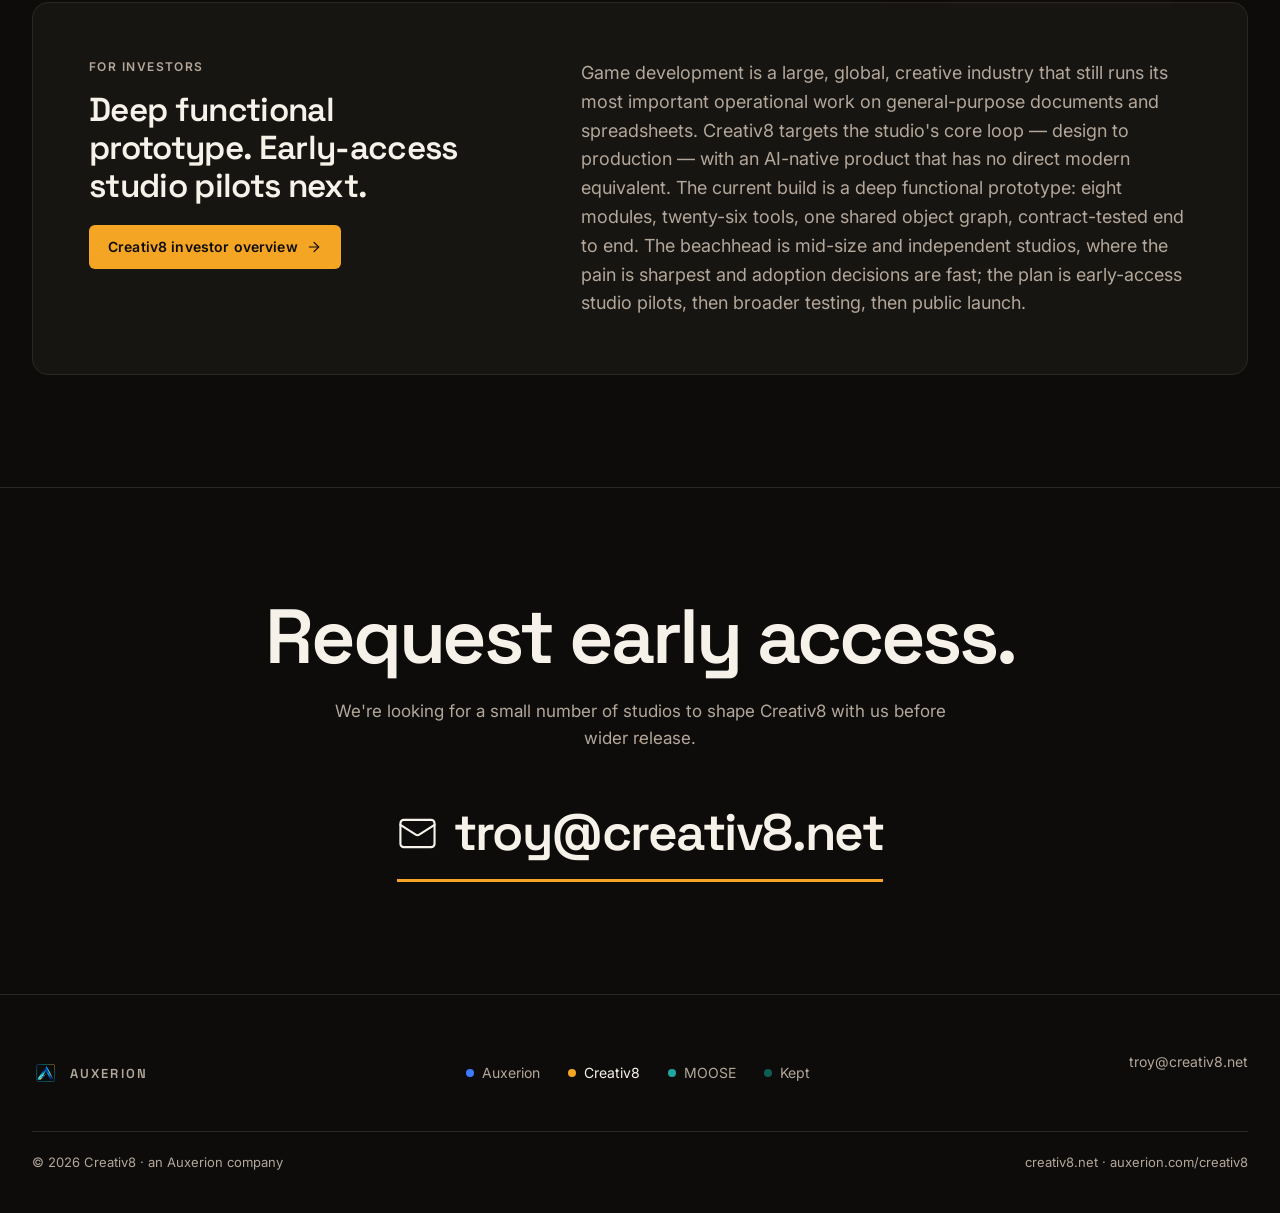
==== commit be8c90ee: "Place the twelve P2 images Four of them complete the story rows. Creativ8, MOOSE and Kept each had t" ====
--- a/creativ8/index.html
+++ b/creativ8/index.html
@@ -153,6 +153,7 @@
 .story figcaption{position:absolute;left:0;right:0;bottom:0;padding:40px 16px 14px;font-size:13px;line-height:1.4}
 @media(max-width:860px){.story{grid-template-columns:1fr!important}.story figure.wide{grid-column:auto!important}.story img{aspect-ratio:16/10}}
 .story{grid-template-columns:repeat(2,minmax(0,1fr))}
+@media(min-width:1000px){.story{grid-template-columns:repeat(4,minmax(0,1fr))}}
 .story figcaption{color:#F6F2EA;background:linear-gradient(180deg,rgba(13,12,10,0),rgba(13,12,10,.92))}
 .anatomy{margin:56px 0 0;border-radius:16px;overflow:hidden;border:1px solid var(--line);position:relative}
 .anatomy img{width:100%;height:auto;display:block}
@@ -167,7 +168,11 @@
 .aj{flex:0 0 40px;align-self:center;height:1px;background:linear-gradient(90deg,var(--line),var(--accent));position:relative}
 .aj::after{content:"";position:absolute;right:0;top:-3px;border-left:6px solid var(--accent);border-top:3.5px solid transparent;border-bottom:3.5px solid transparent}
 @media(max-width:700px){.arch{flex-direction:column}.aj{flex:0 0 22px;width:1px;height:22px;align-self:center;background:linear-gradient(180deg,var(--line),var(--accent))}
-.aj::after{right:auto;left:-3px;top:auto;bottom:0;border-left:3.5px solid transparent;border-right:3.5px solid transparent;border-top:6px solid var(--accent)}}</style></head>
+.aj::after{right:auto;left:-3px;top:auto;bottom:0;border-left:3.5px solid transparent;border-right:3.5px solid transparent;border-top:6px solid var(--accent)}}
+.band{margin:56px 0 0;border-radius:16px;overflow:hidden;border:1px solid var(--line);position:relative}
+.band img{width:100%;height:auto;display:block}
+.band figcaption{position:absolute;left:16px;bottom:12px;font-family:var(--mono);font-size:11px;letter-spacing:.06em;text-transform:uppercase;color:var(--text2);background:var(--bandcap,rgba(0,0,0,.7));padding:6px 10px;border-radius:4px}
+.closer{--bandcap:rgba(13,12,10,.8);margin:0 0 -40px}</style></head>
 <body data-brand="c8"><template id="__bundler_thumbnail"><svg xmlns="http://www.w3.org/2000/svg" viewBox="0 0 100 100"><rect width="100" height="100" fill="#0D0C0A"/><text x="50" y="50" text-anchor="middle" dominant-baseline="central" font-family="Space Grotesk,system-ui,sans-serif" font-weight="700" font-size="30" fill="#F5A524">C8</text></svg></template>
 <script src="/familybar.js"></script>
 <header class="site-nav"><span class="progress" aria-hidden="true"></span><div class="wrap">
@@ -290,7 +295,7 @@
 <article class="reveal d2"><div class="num">03</div><h3>Every task knows why it exists.</h3><p>Briefs, pipelines, and schedules trace back to the design intent that created them; drift is detected, not discovered.</p></article>
 <article class="reveal d3"><div class="num">04</div><h3>AI assists. People decide.</h3><p>Project-grounded, source-linked AI beside every role — drafting, suggesting, summarizing — with human approval before anything changes.</p></article>
 </div>
-<div class="story"><figure class="reveal"><img src="/assets/creativ8/v2/design-control-model.jpg" alt="A blockout and its design sheet held side by side on a workbench" width="880" height="660" loading="lazy" decoding="async"><figcaption>Design as the control model — coverage, dependency and impact, checked against the build.</figcaption></figure><figure class="reveal d1"><img src="/assets/creativ8/v2/human-review.jpg" alt="Generated options laid out for a person to choose between" width="880" height="660" loading="lazy" decoding="async"><figcaption>AI assists. A person still chooses, and the choice is recorded.</figcaption></figure></div></div></section>
+<div class="story"><figure class="reveal"><img src="/assets/creativ8/v2/change-with-context.jpg" alt="One change to a harbour, traced back to the sketches and notes it came from" width="880" height="660" loading="lazy" decoding="async"><figcaption>One living project graph — change one object and every live view follows.</figcaption></figure><figure class="reveal"><img src="/assets/creativ8/v2/design-control-model.jpg" alt="A blockout and its design sheet held side by side on a workbench" width="880" height="660" loading="lazy" decoding="async"><figcaption>Design as the control model — coverage, dependency and impact, checked against the build.</figcaption></figure><figure class="reveal d1"><img src="/assets/creativ8/v2/human-review.jpg" alt="Generated options laid out for a person to choose between" width="880" height="660" loading="lazy" decoding="async"><figcaption>AI assists. A person still chooses, and the choice is recorded.</figcaption></figure><figure class="reveal d3"><img src="/assets/creativ8/v2/task-has-purpose.jpg" alt="A single mechanism being cut, its purpose drawn on the sheet beside it" width="880" height="660" loading="lazy" decoding="async"><figcaption>Every task knows why it exists — back to the design that asked for it.</figcaption></figure></div></div></section>
 
 <section class="block rolesec" id="roles" data-screen-label="For every role"><div class="wrap">
 <div class="hd"><div class="reveal"><h2 class="statement sm">Every role sees the same truth through the view it needs.</h2></div></div>
@@ -303,6 +308,8 @@
 
 <section class="block builtby" data-screen-label="Built by"><div class="bbbg" aria-hidden="true"><img src="/assets/creativ8/builtby-team.jpg" alt="" width="1983" height="793" loading="lazy" decoding="async"></div><div class="wrap"><div class="quote reveal"><span class="label" style="display:block;margin-bottom:20px;position:relative">Built by people who have shipped games</span><p>Creativ8 comes from decades of creative direction and production experience, applied to the problem every studio has and no tool has solved.</p><svg class="hx" viewBox="0 0 400 400" aria-hidden="true"><path d="M200 20L356 110L356 290L200 380L44 290L44 110Z"/></svg></div></div></section>
 
+
+<figure class="band closer reveal"><img src="/assets/creativ8/v2/world-ready.jpg" alt="A finished harbour world seen from the workbench it was built on" width="1400" height="788" loading="lazy" decoding="async"><figcaption>Original concept art, not a shipped title.</figcaption></figure>
 <section class="block inv" id="investors" data-screen-label="Investors"><div class="wrap"><div class="arch" role="img" aria-label="Eight modules and twenty-six tools resolve to one contract-tested object graph"><div class="ac"><b>8</b><span>modules</span></div><span class="aj" aria-hidden="true"></span><div class="ac"><b>26</b><span>tools</span></div><span class="aj" aria-hidden="true"></span><div class="ac one"><b>1</b><span>shared object graph</span><em>contract-tested end to end</em></div></div>
 <div class="box reveal">
 <div><span class="label" style="display:block;margin-bottom:16px">For investors</span><h2 style="margin-bottom:20px">Deep functional prototype. Early-access studio pilots next.</h2><a class="btn primary" href="mailto:troy@auxerion.com?subject=Creativ8%20investor%20overview">Creativ8 investor overview <svg class="ic"><use href="#i-arrow"/></svg></a></div>
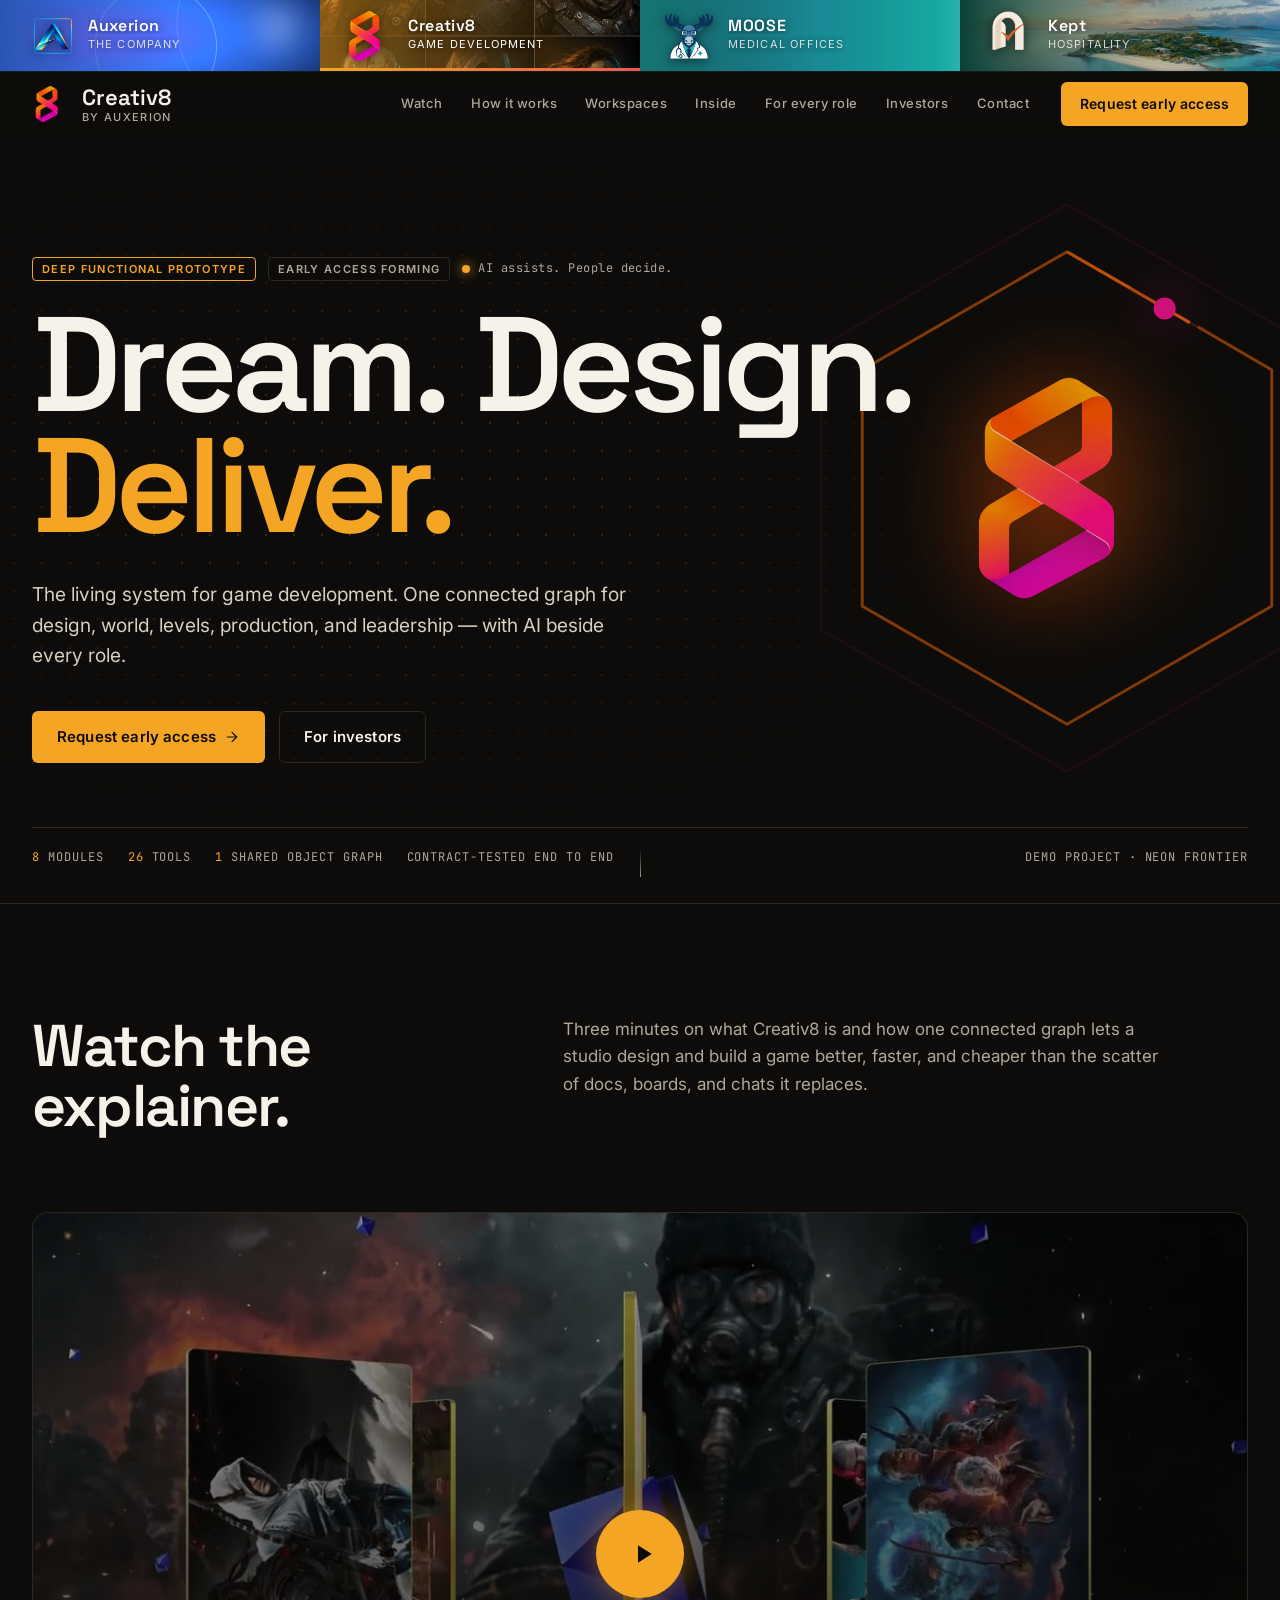
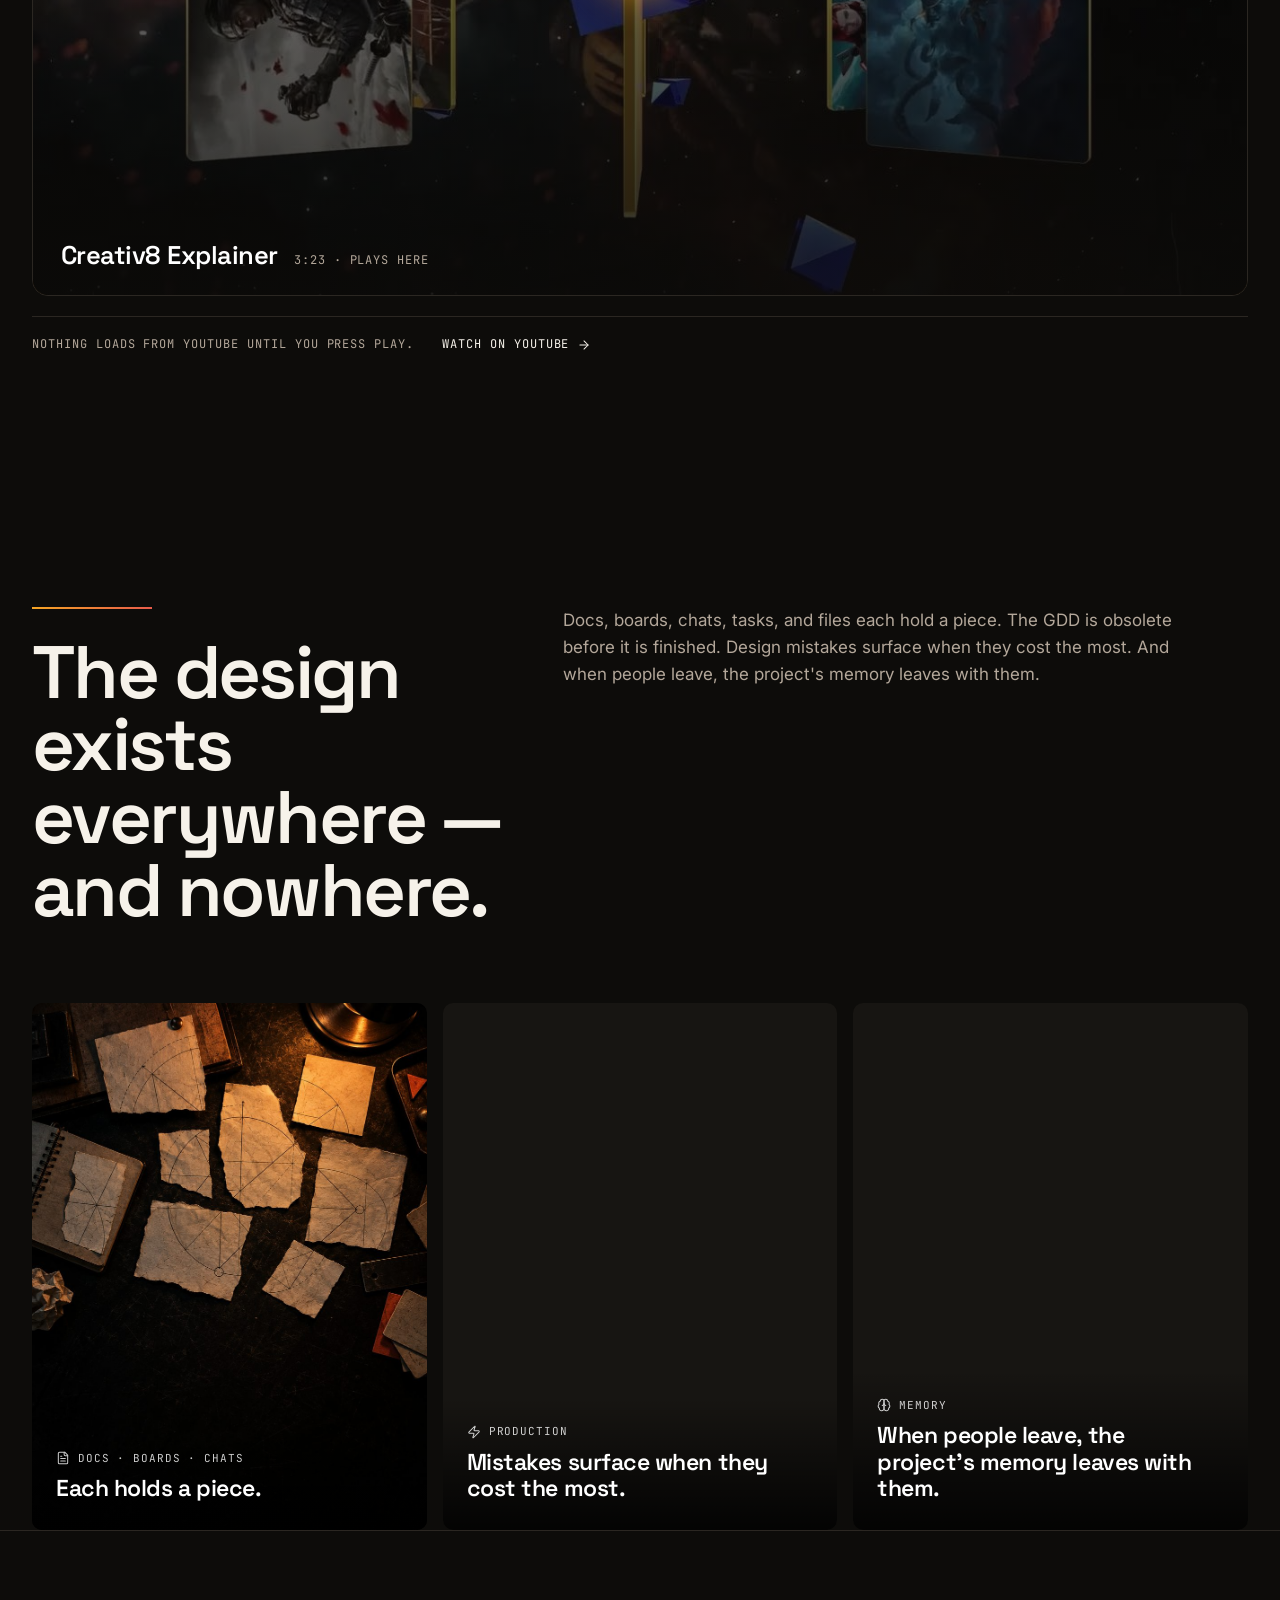
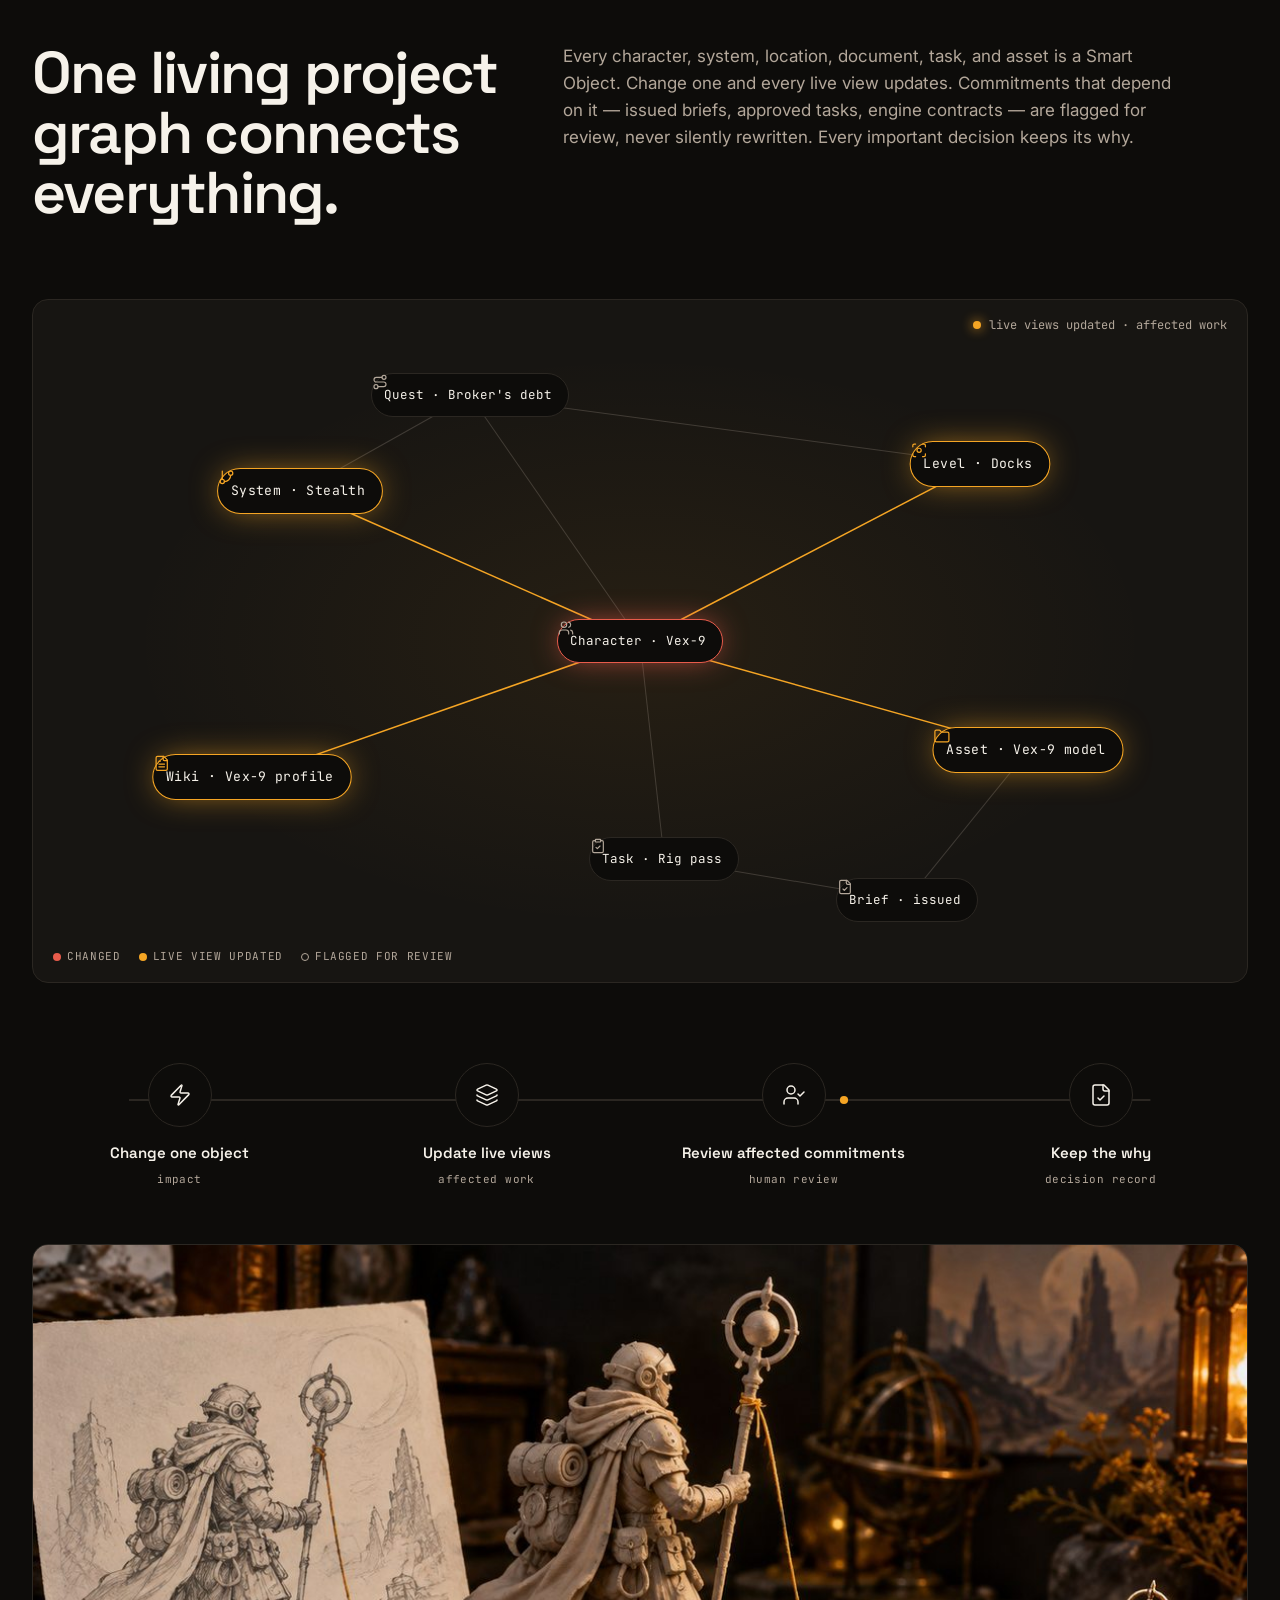
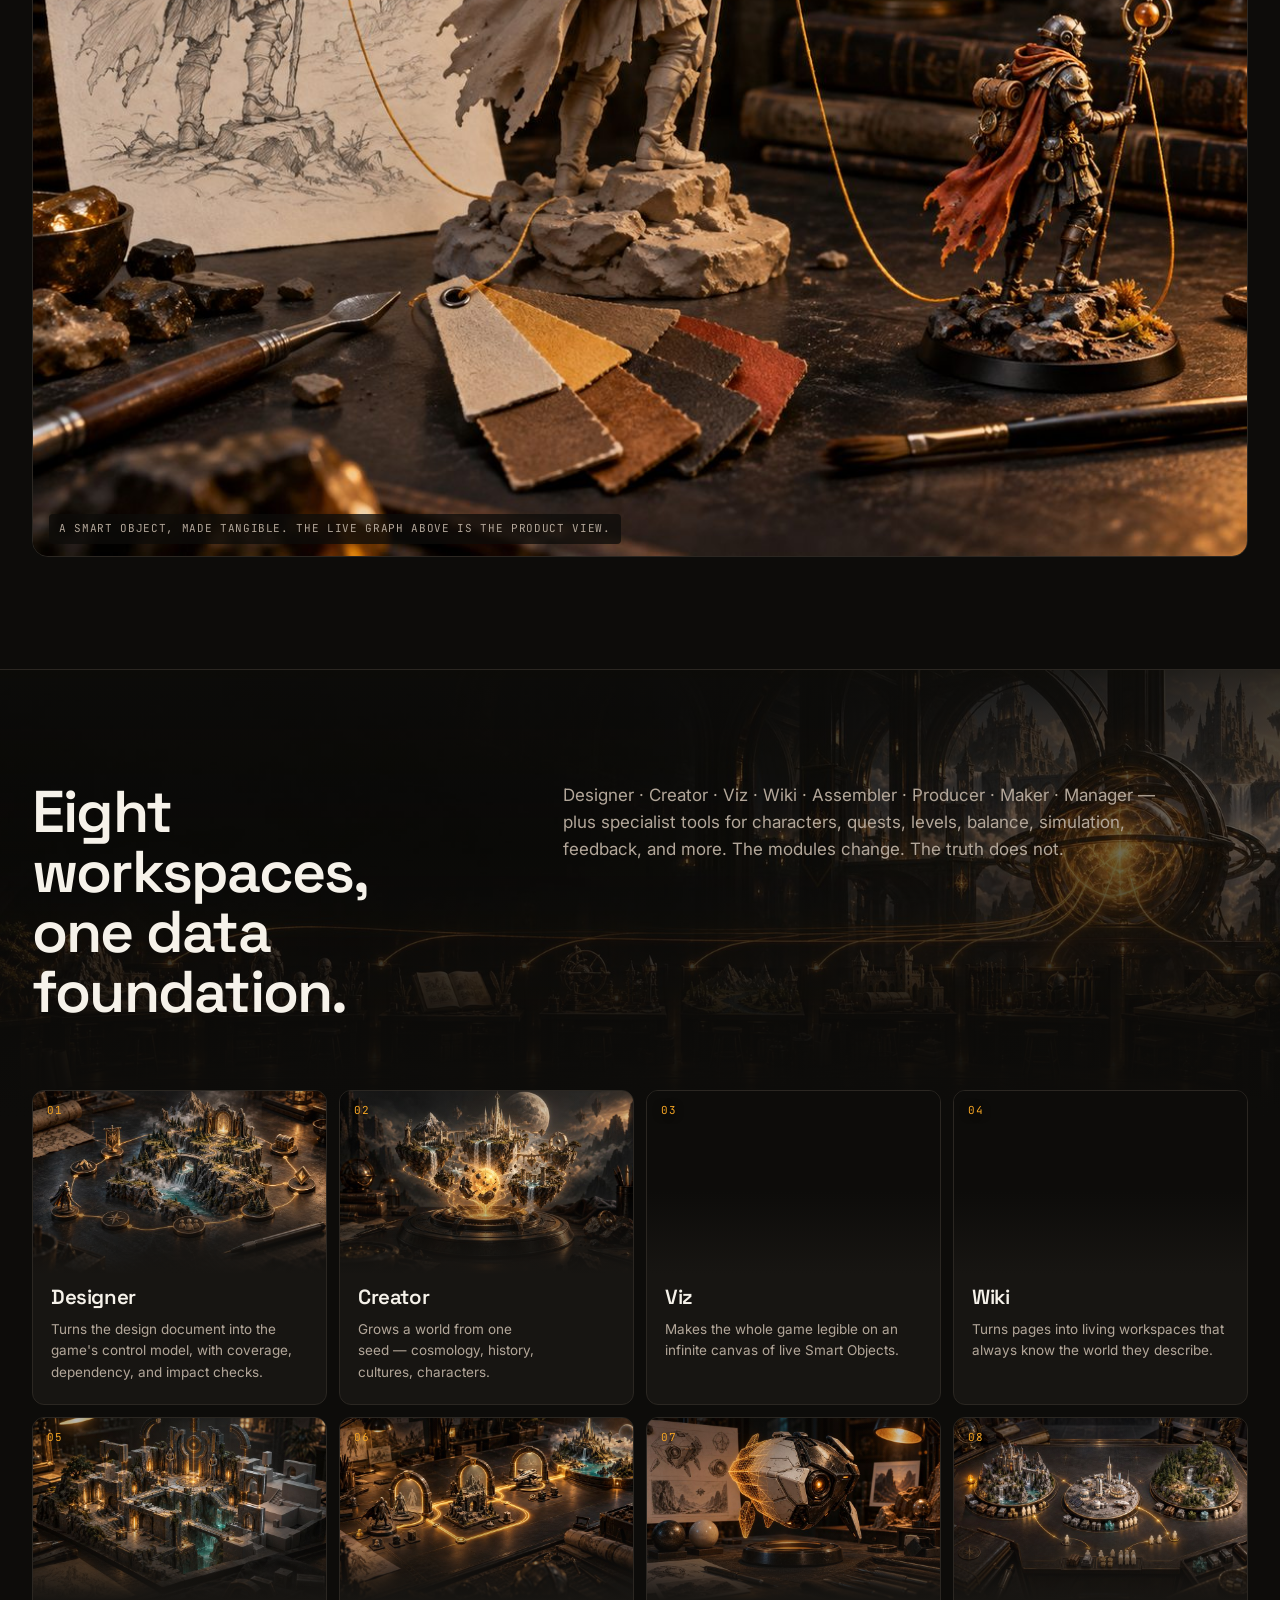
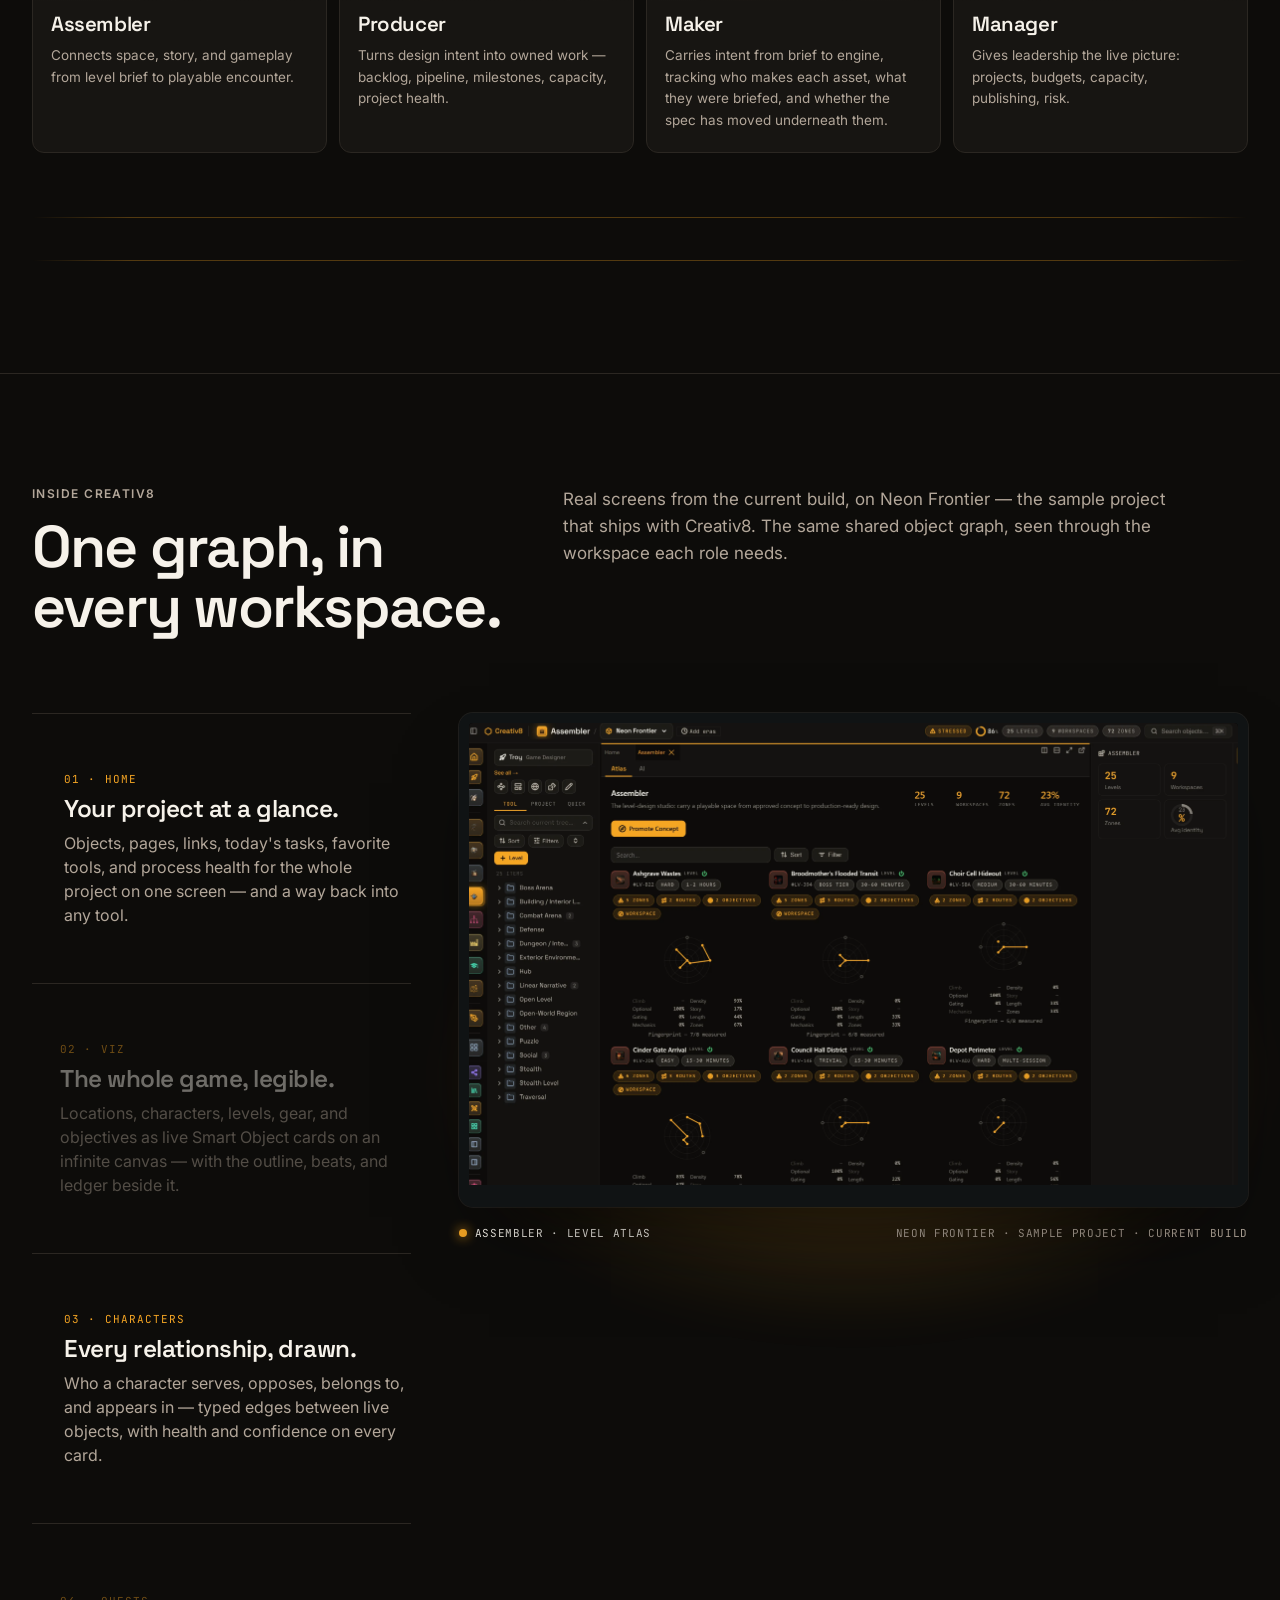
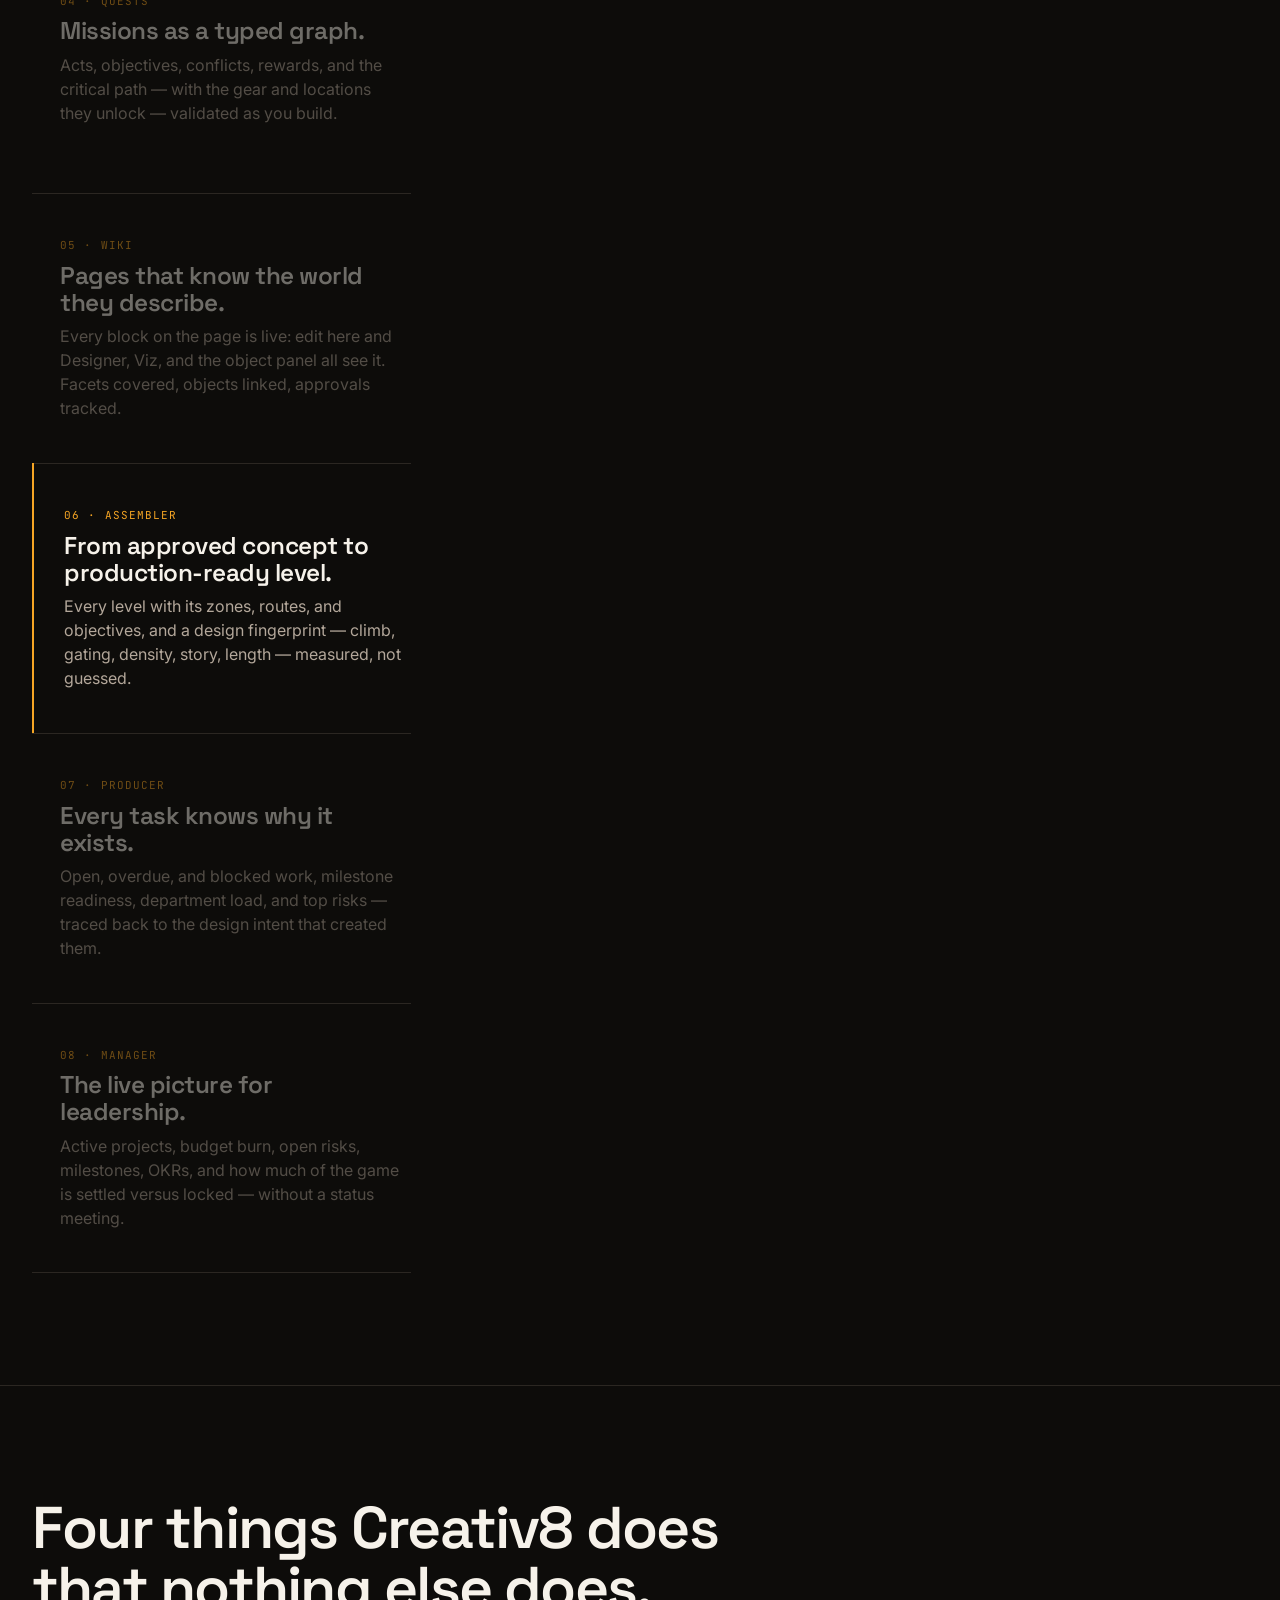
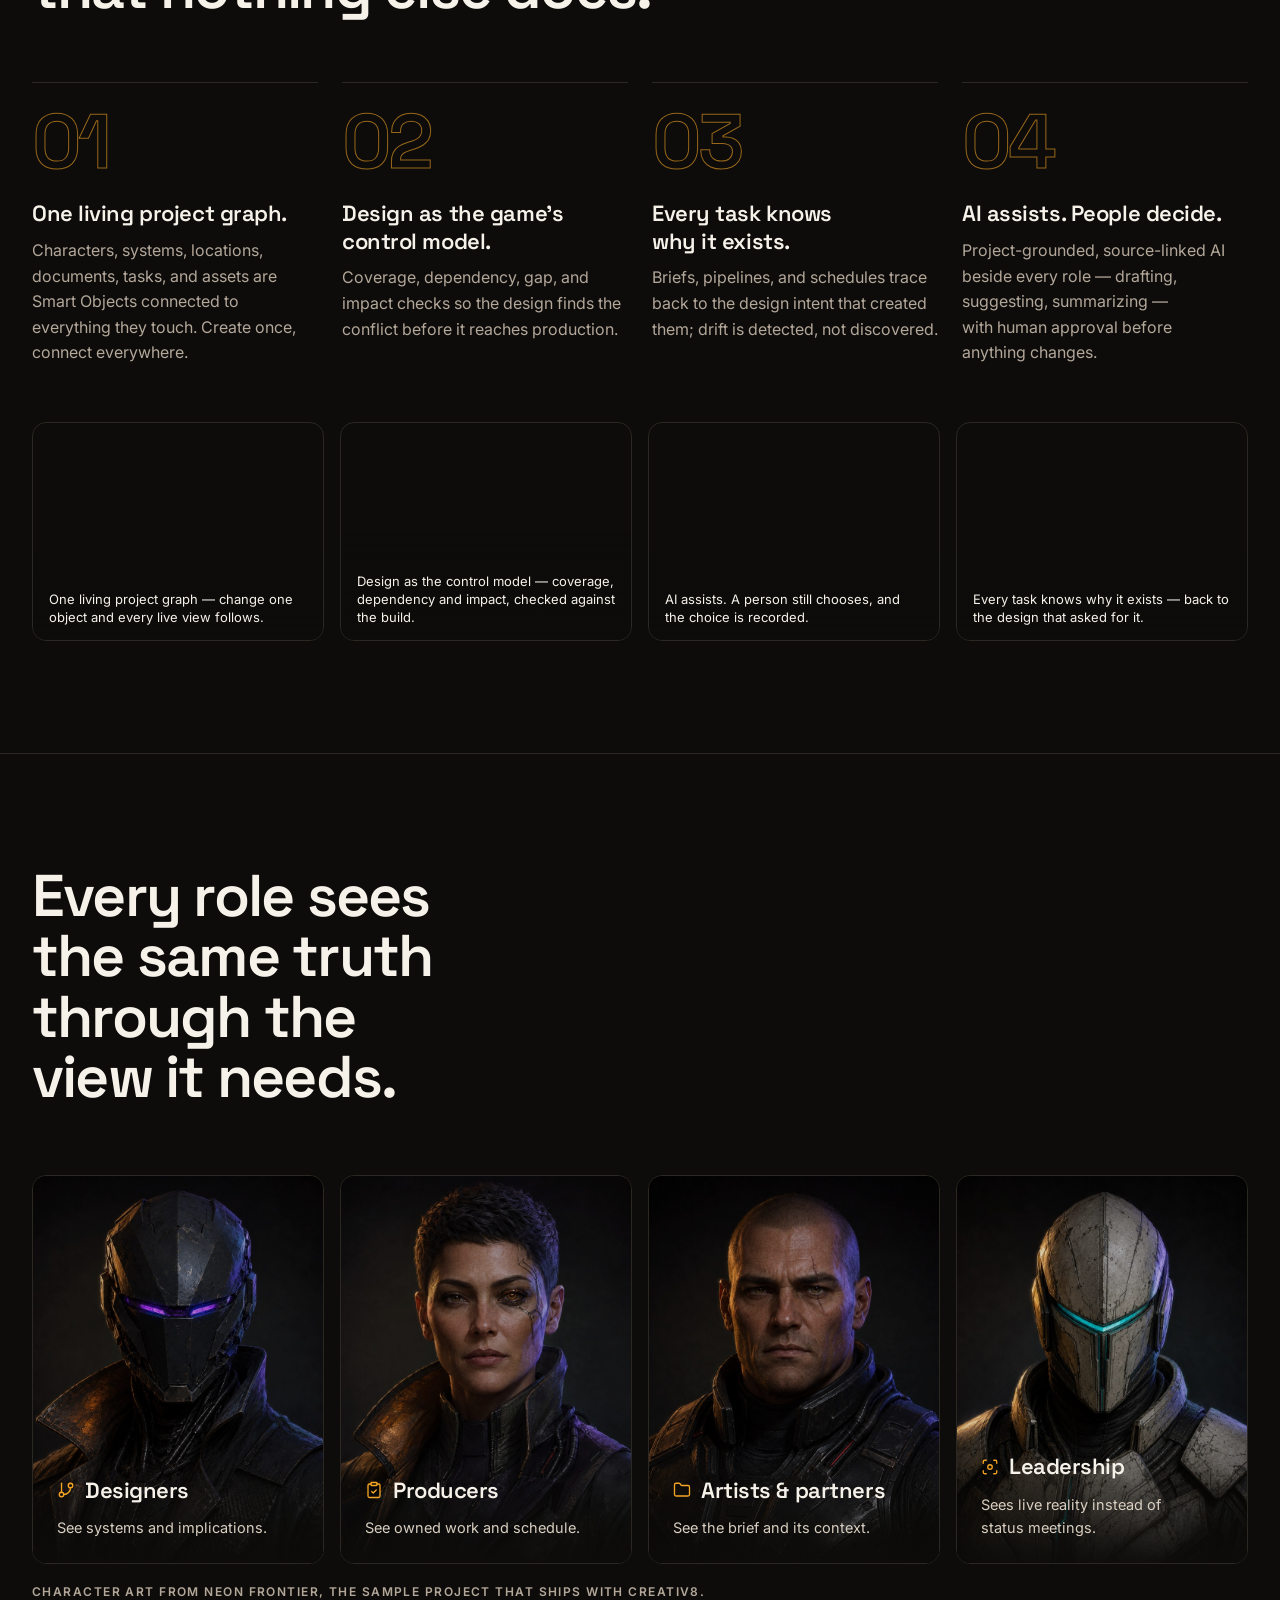
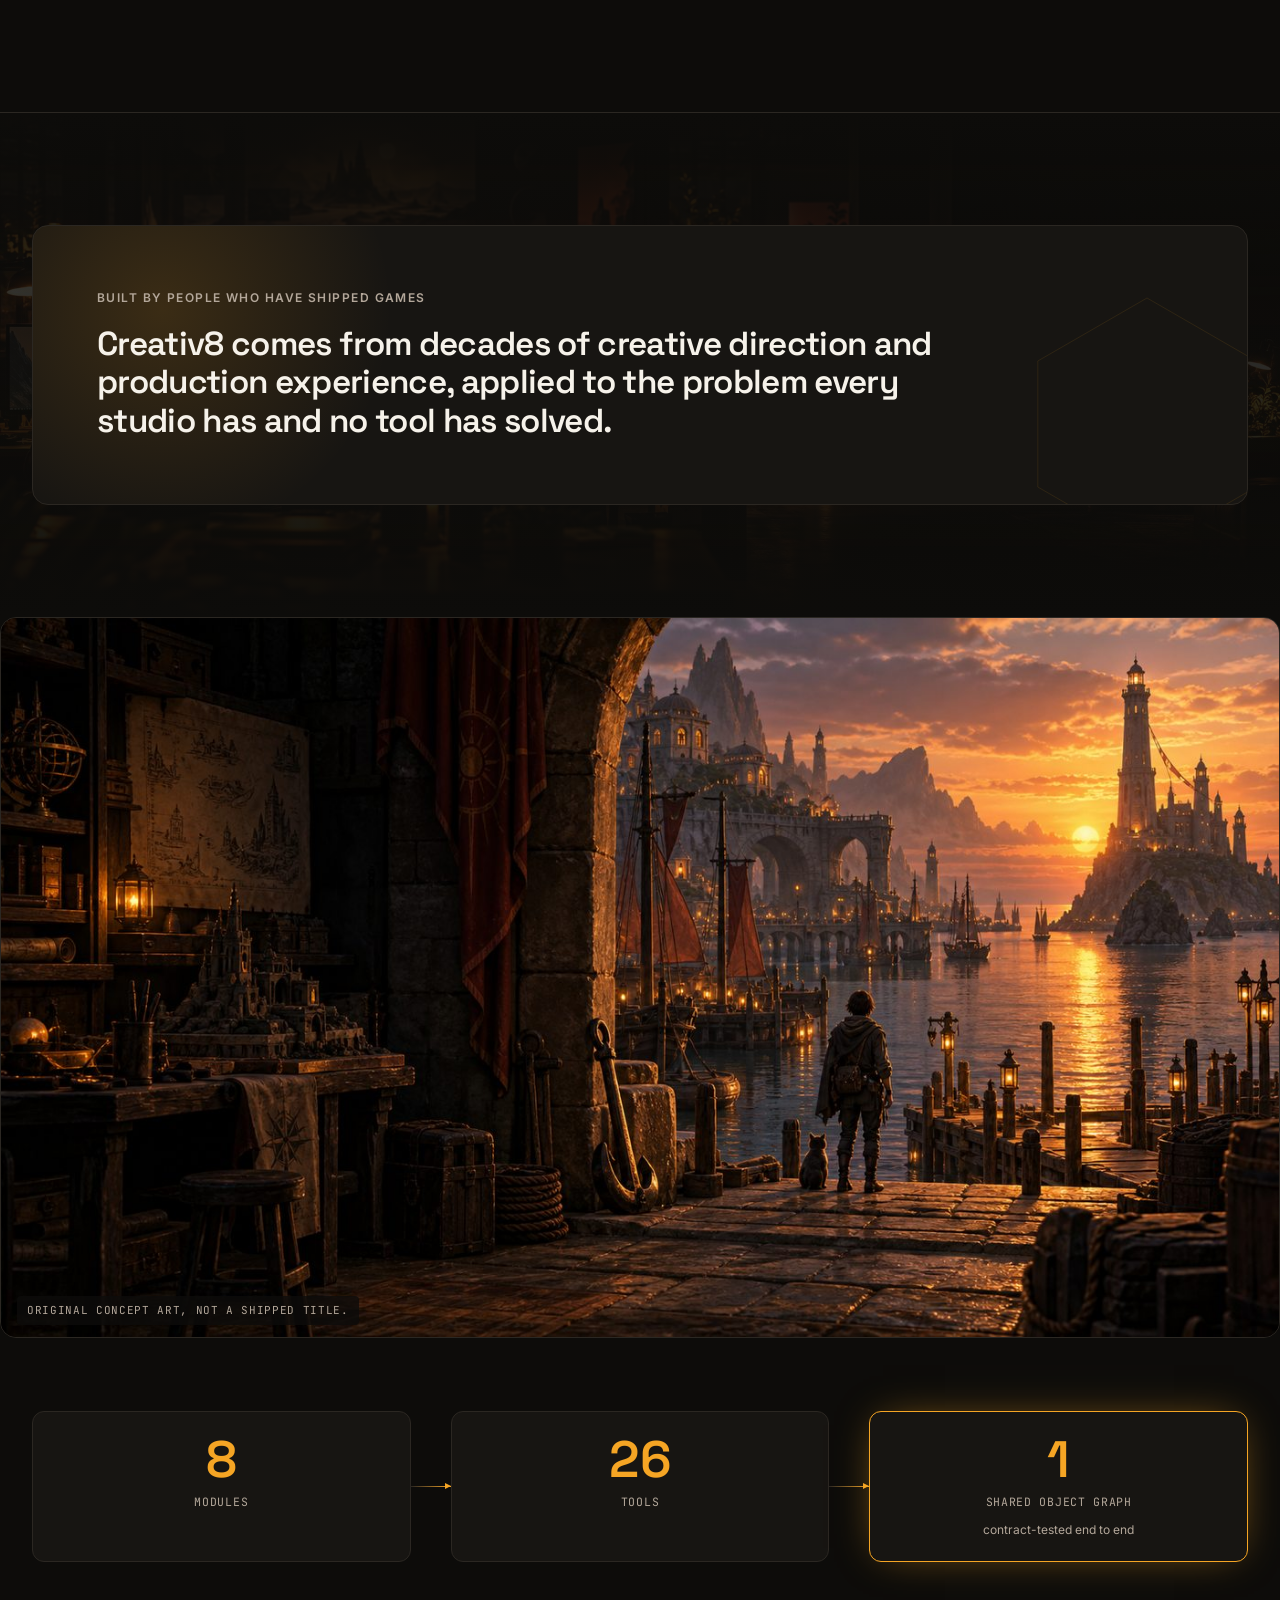
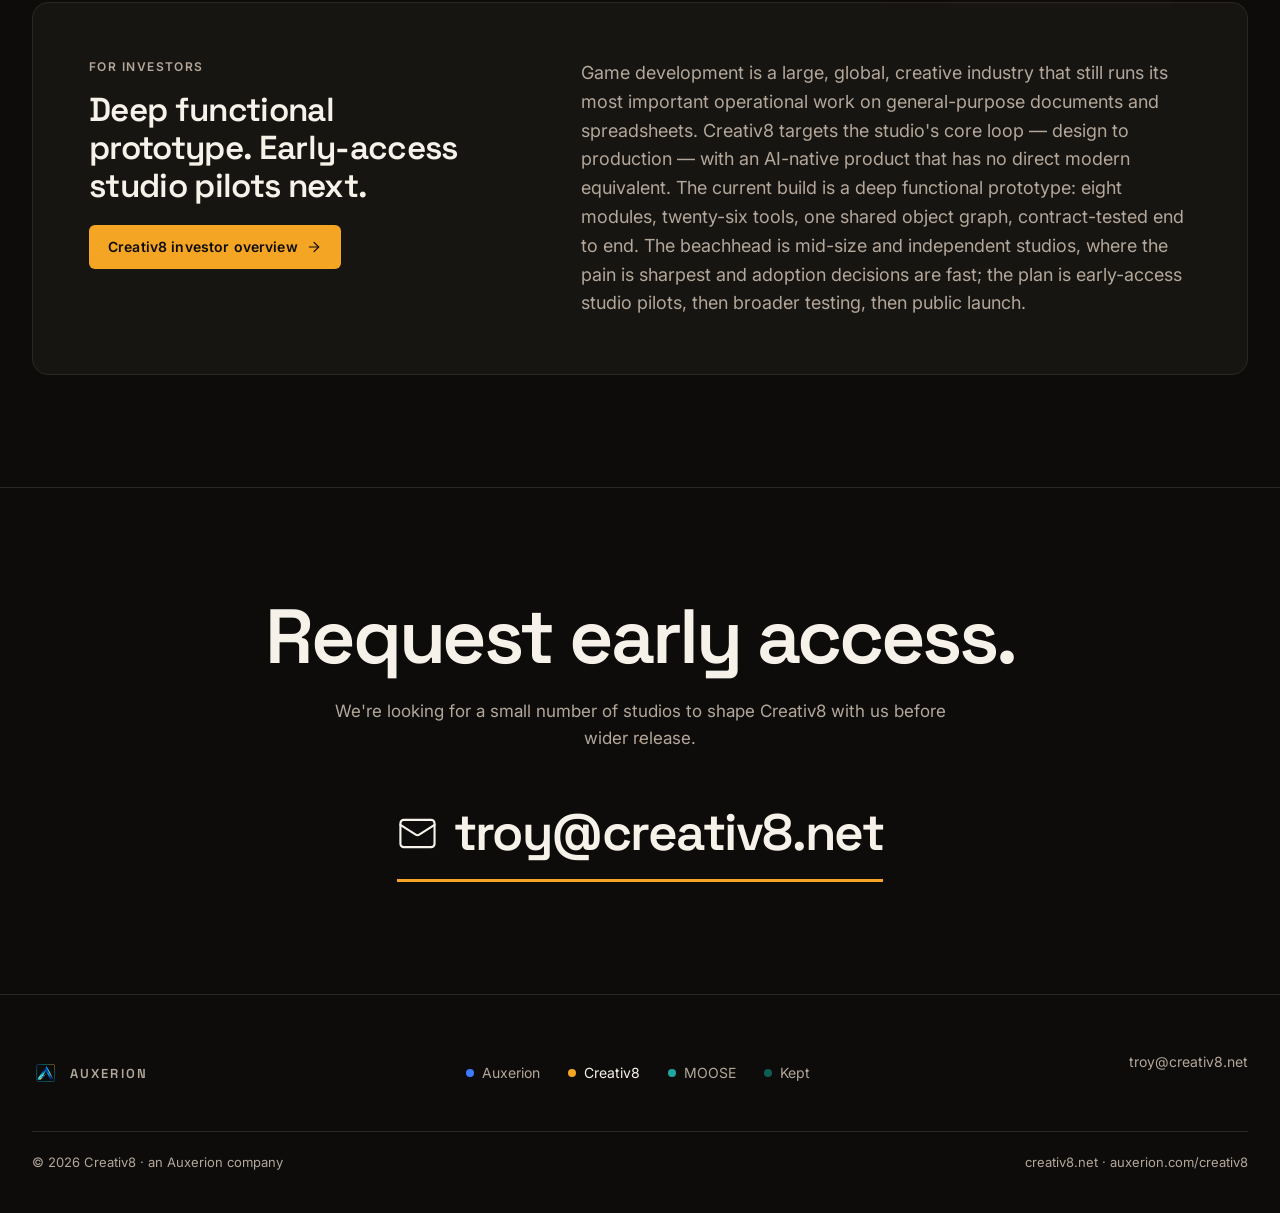
==== commit b2a61a38: "Point canonical URLs, share cards and the sitemap at auxerion.com The custom domain is now attached " ====
--- a/creativ8/index.html
+++ b/creativ8/index.html
@@ -2,21 +2,21 @@
 <html lang="en"><head><meta charset="utf-8"><meta name="viewport" content="width=device-width,initial-scale=1">
 <title>Creativ8 — The living system for game development</title>
 <meta name="description" content="Creativ8 is the AI-native studio platform where a game's characters, systems, locations, documents, tasks, and assets live as one connected graph.">
-<link rel="canonical" href="https://auxerion.vercel.app/creativ8">
+<link rel="canonical" href="https://auxerion.com/creativ8">
 <meta property="og:type" content="website">
 <meta property="og:site_name" content="Auxerion">
-<meta property="og:url" content="https://auxerion.vercel.app/creativ8">
+<meta property="og:url" content="https://auxerion.com/creativ8">
 <meta property="og:title" content="Creativ8 — The living system for game development">
 <meta property="og:description" content="Creativ8 is the AI-native studio platform where a game's characters, systems, locations, documents, tasks, and assets live as one connected graph.">
-<meta property="og:image" content="https://auxerion.vercel.app/assets/og/creativ8.jpg">
+<meta property="og:image" content="https://auxerion.com/assets/og/creativ8.jpg">
 <meta property="og:image:width" content="1200">
 <meta property="og:image:height" content="630">
 <meta name="twitter:card" content="summary_large_image">
 <meta name="twitter:title" content="Creativ8 — The living system for game development">
 <meta name="twitter:description" content="Creativ8 is the AI-native studio platform where a game's characters, systems, locations, documents, tasks, and assets live as one connected graph.">
-<meta name="twitter:image" content="https://auxerion.vercel.app/assets/og/creativ8.jpg">
-
-<script type="application/ld+json">{"@context":"https://schema.org","@type":"VideoObject","name":"Creativ8 Explainer","description":"Learn about what Creativ8 is and how it helps you design and develop games better, faster and cheaper with our revolutionary new game development platform and tools.","thumbnailUrl":["https://auxerion.vercel.app/assets/creativ8/explainer-poster.jpg","https://i.ytimg.com/vi/kXHdyCe-Hs0/sddefault.jpg"],"uploadDate":"2024-05-22T10:24:22-07:00","duration":"PT3M23S","embedUrl":"https://www.youtube-nocookie.com/embed/kXHdyCe-Hs0","contentUrl":"https://www.youtube.com/watch?v=kXHdyCe-Hs0","url":"https://auxerion.vercel.app/creativ8#watch","publisher":{"@type":"Organization","name":"Auxerion","url":"https://auxerion.vercel.app/"}}</script>
+<meta name="twitter:image" content="https://auxerion.com/assets/og/creativ8.jpg">
+
+<script type="application/ld+json">{"@context":"https://schema.org","@type":"VideoObject","name":"Creativ8 Explainer","description":"Learn about what Creativ8 is and how it helps you design and develop games better, faster and cheaper with our revolutionary new game development platform and tools.","thumbnailUrl":["https://auxerion.com/assets/creativ8/explainer-poster.jpg","https://i.ytimg.com/vi/kXHdyCe-Hs0/sddefault.jpg"],"uploadDate":"2024-05-22T10:24:22-07:00","duration":"PT3M23S","embedUrl":"https://www.youtube-nocookie.com/embed/kXHdyCe-Hs0","contentUrl":"https://www.youtube.com/watch?v=kXHdyCe-Hs0","url":"https://auxerion.com/creativ8#watch","publisher":{"@type":"Organization","name":"Auxerion","url":"https://auxerion.com/"}}</script>
 <link rel="icon" href="/assets/logos/creativ8-mark-2026.png">
 <link rel="stylesheet" href="https://fonts.googleapis.com/css2?family=Space+Grotesk:wght@500;600;700&family=Inter:wght@400;500;600&family=JetBrains+Mono:wght@400&display=swap">
 <link rel="stylesheet" href="/family.css"><link rel="stylesheet" href="/cinema.css"><link rel="stylesheet" href="/tour.css">
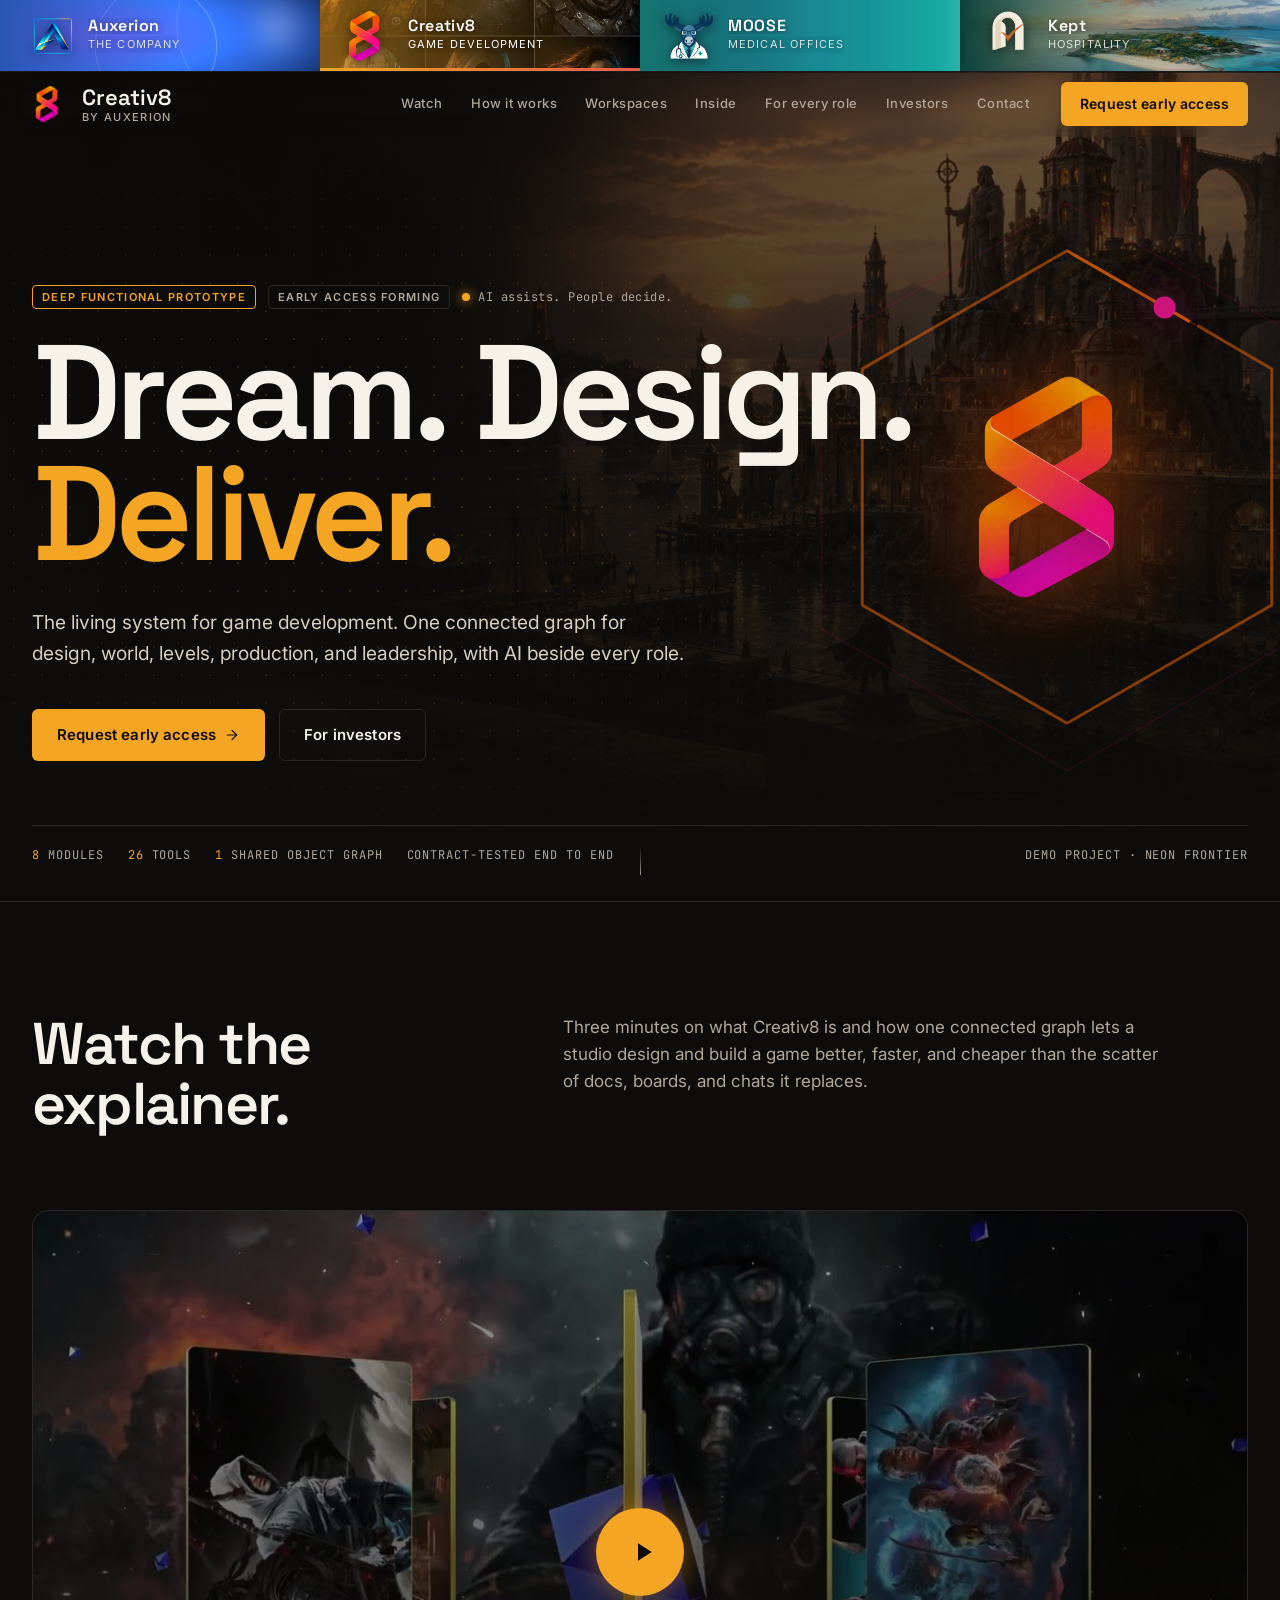
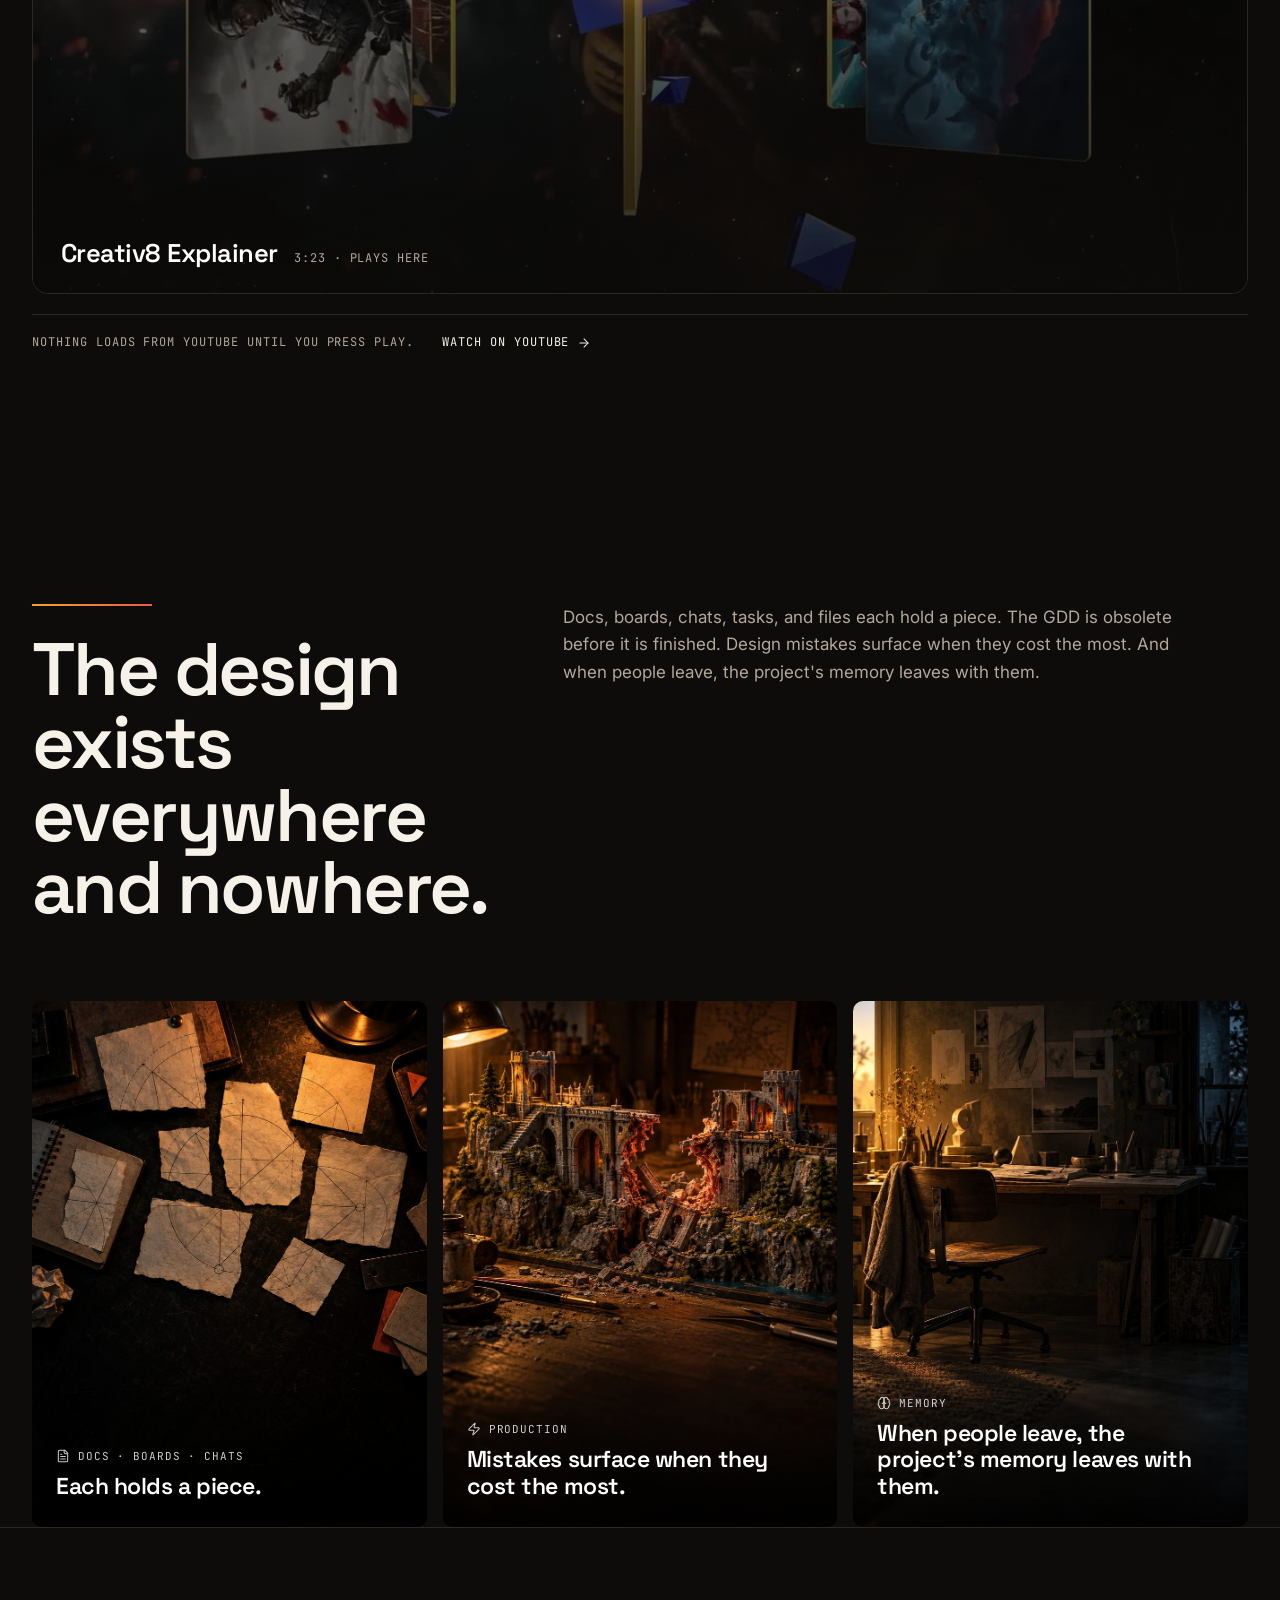
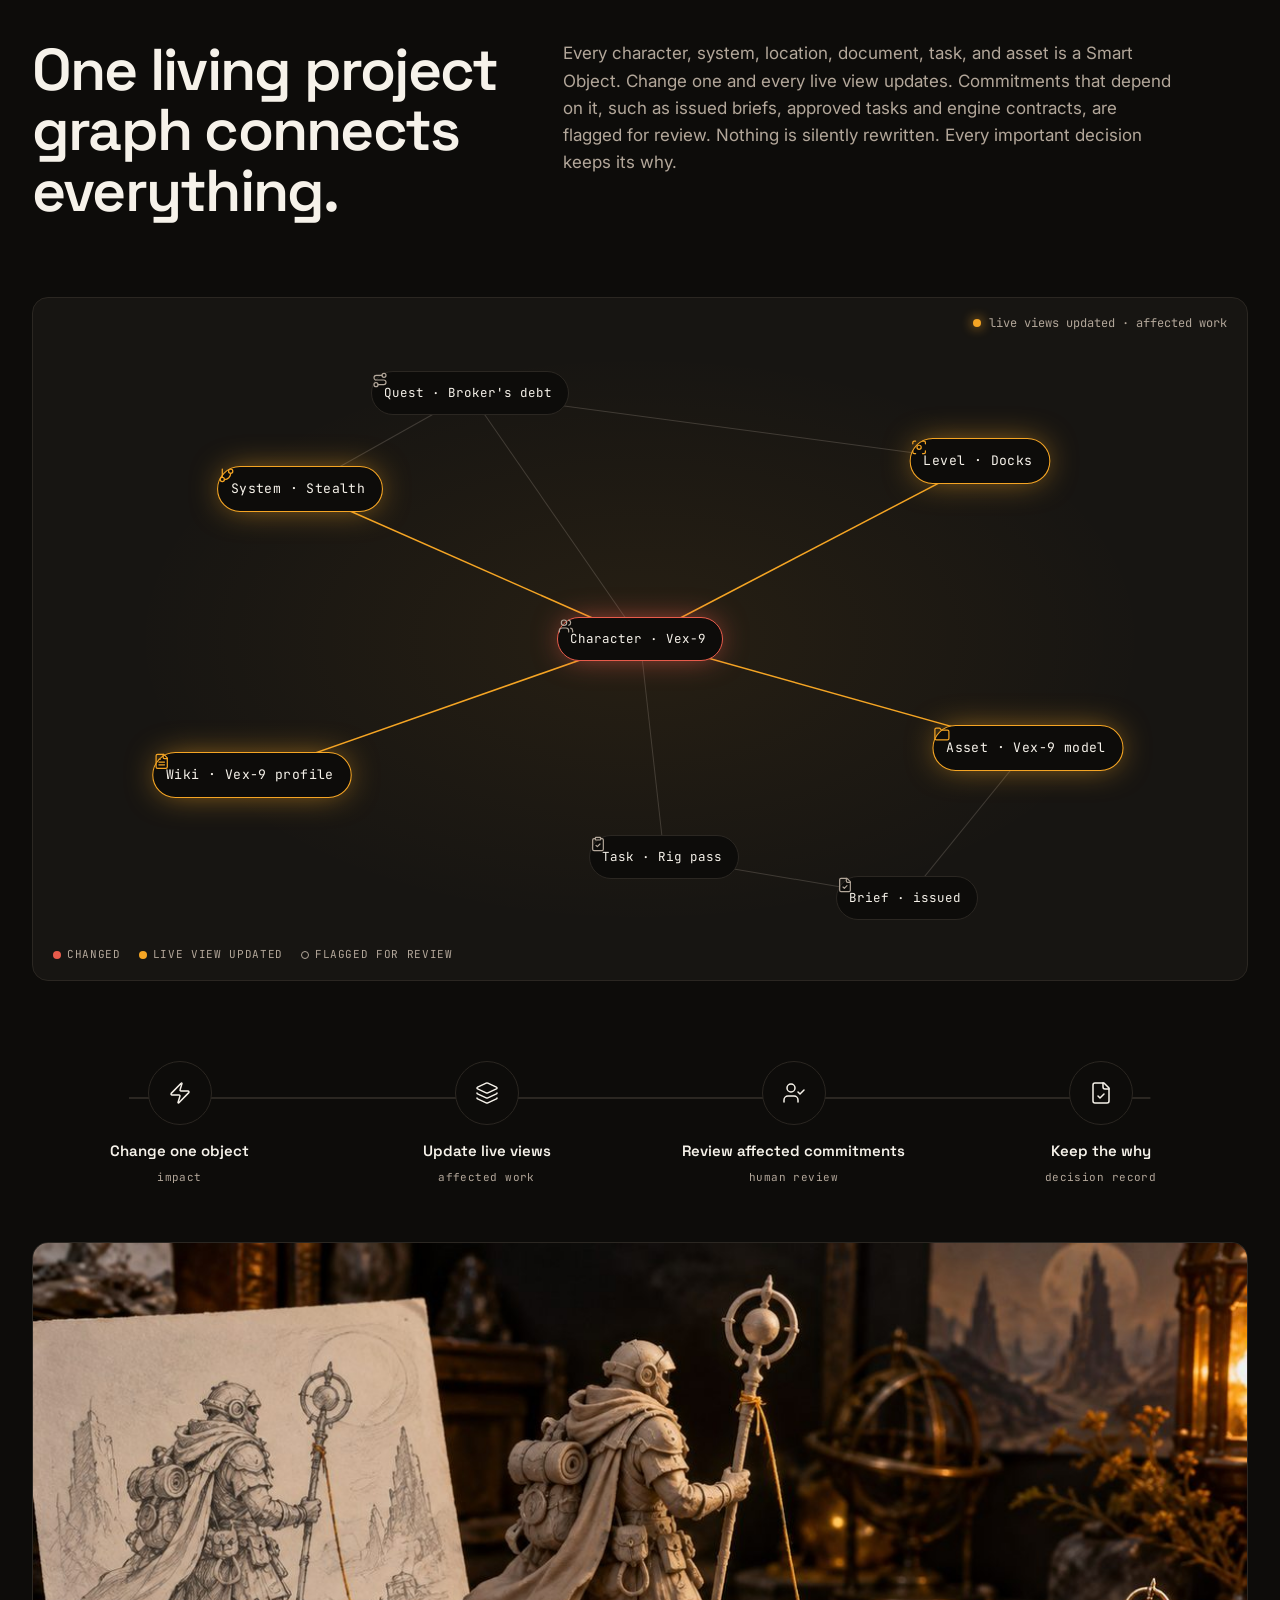
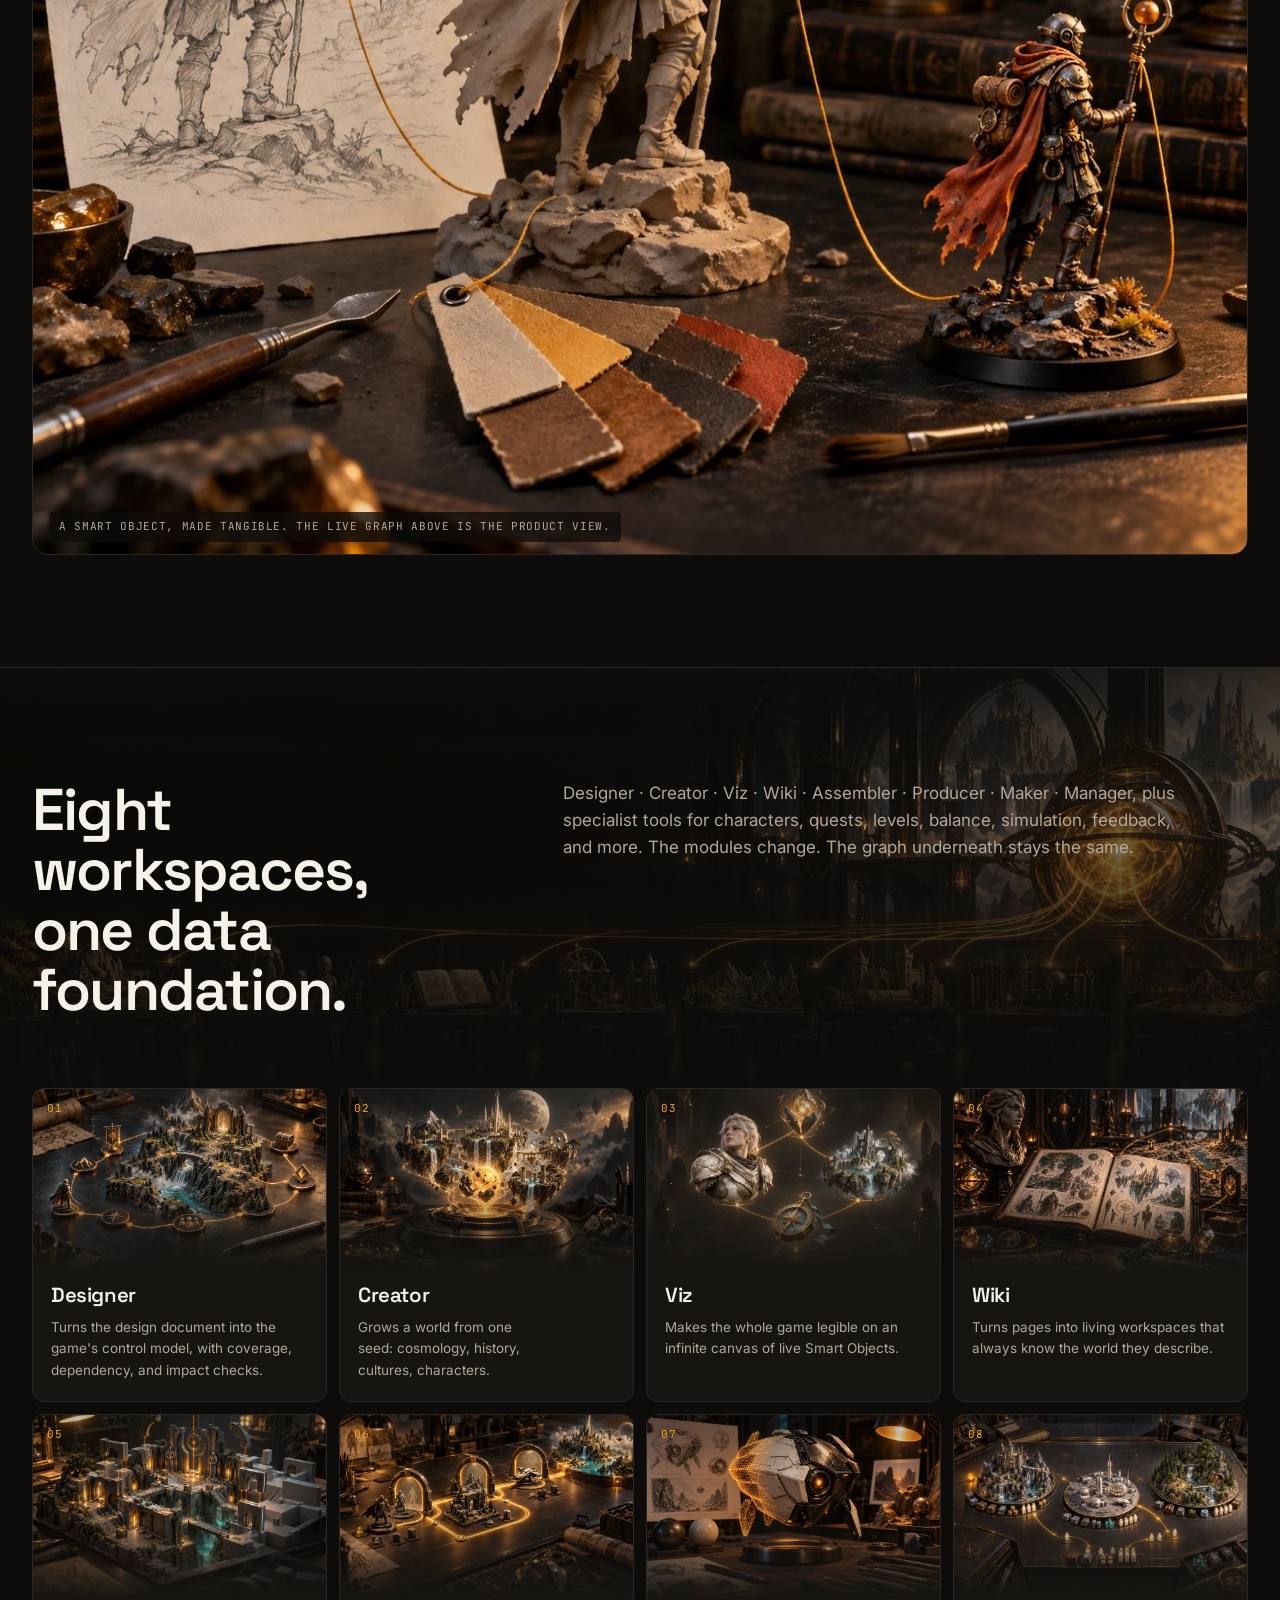
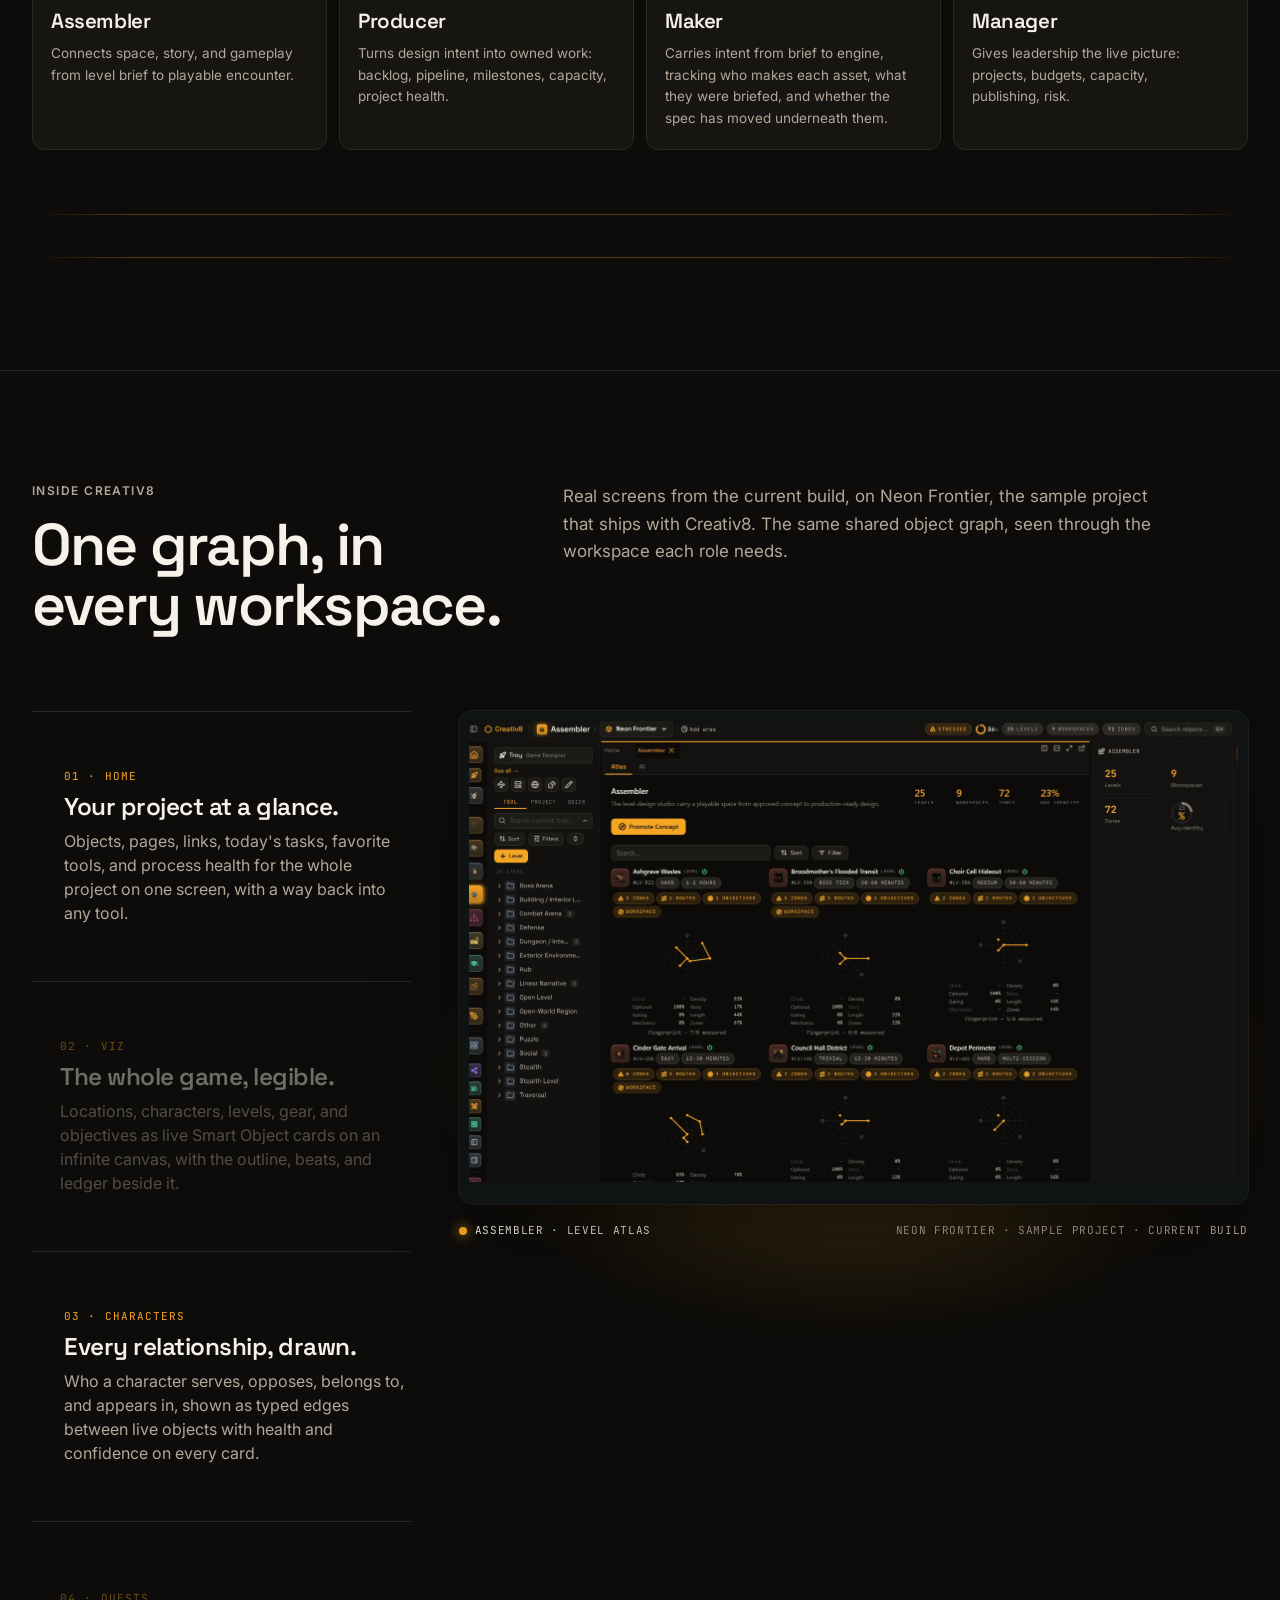
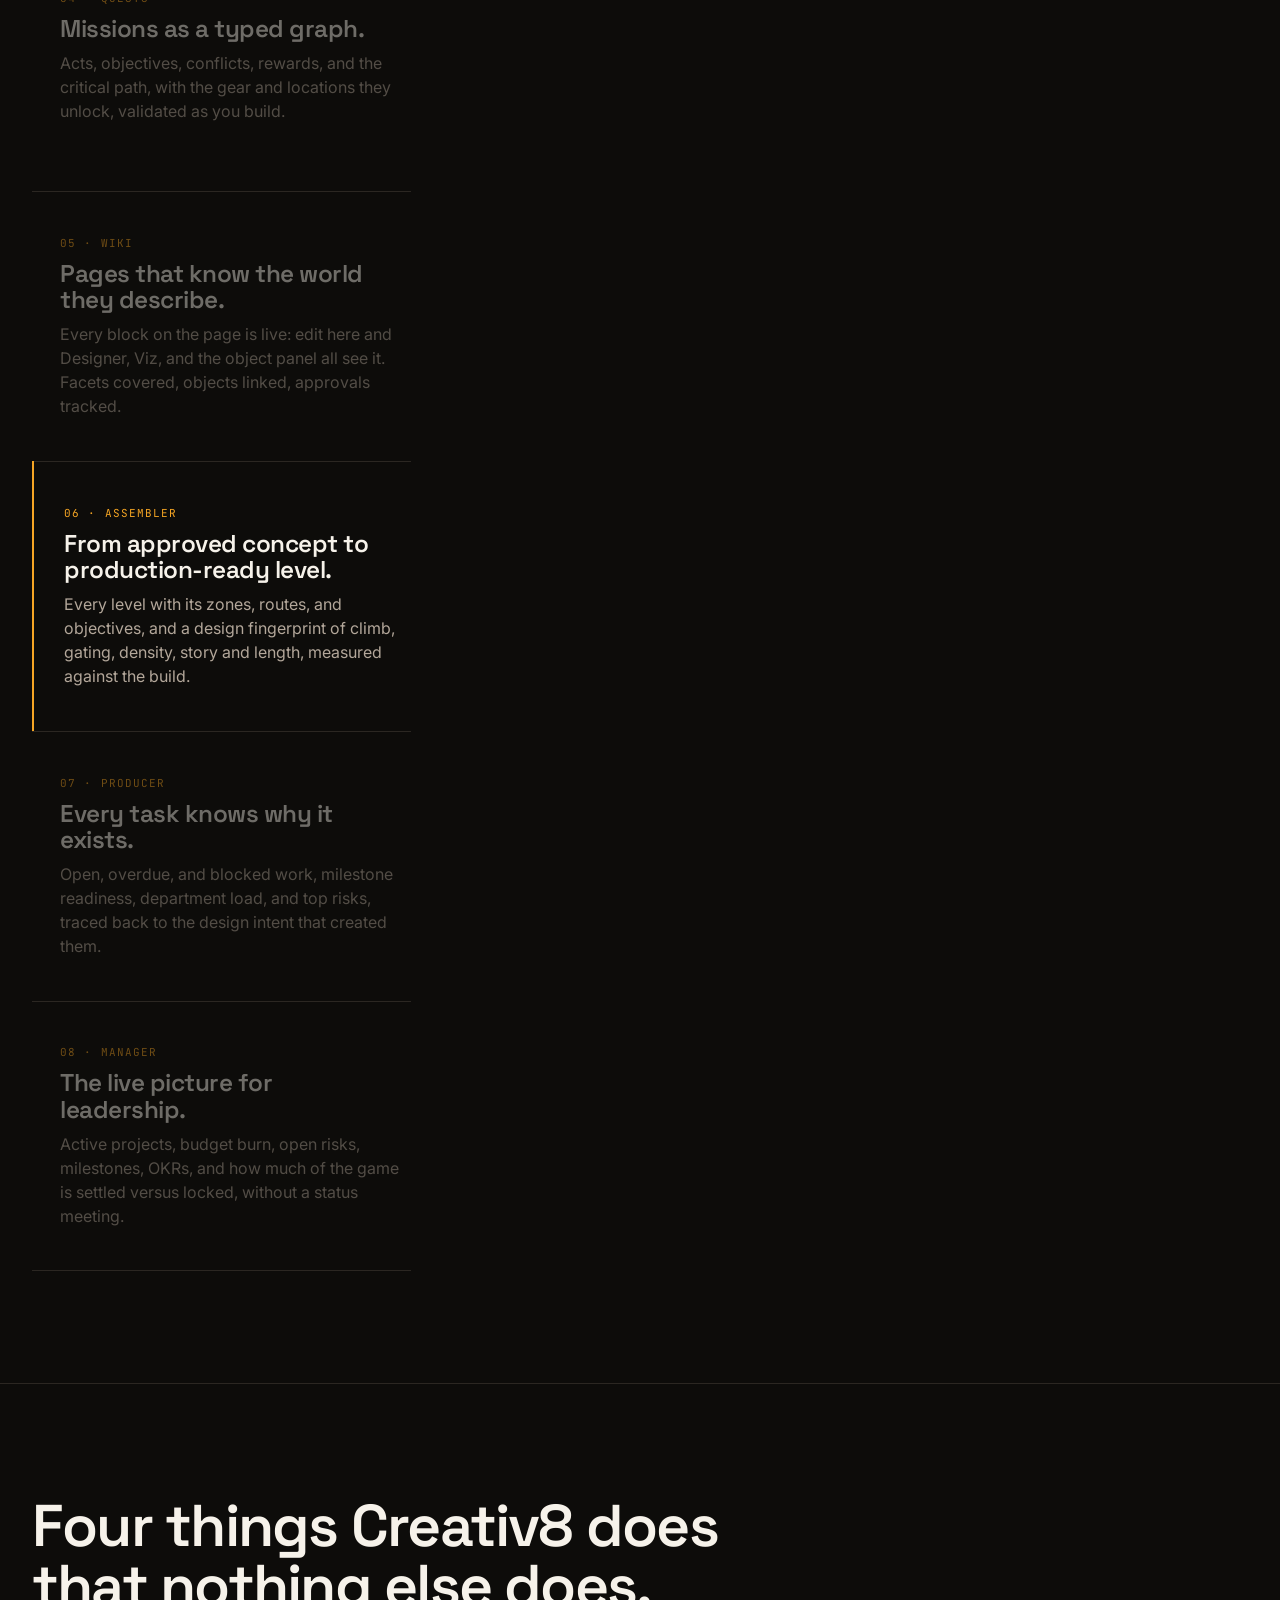
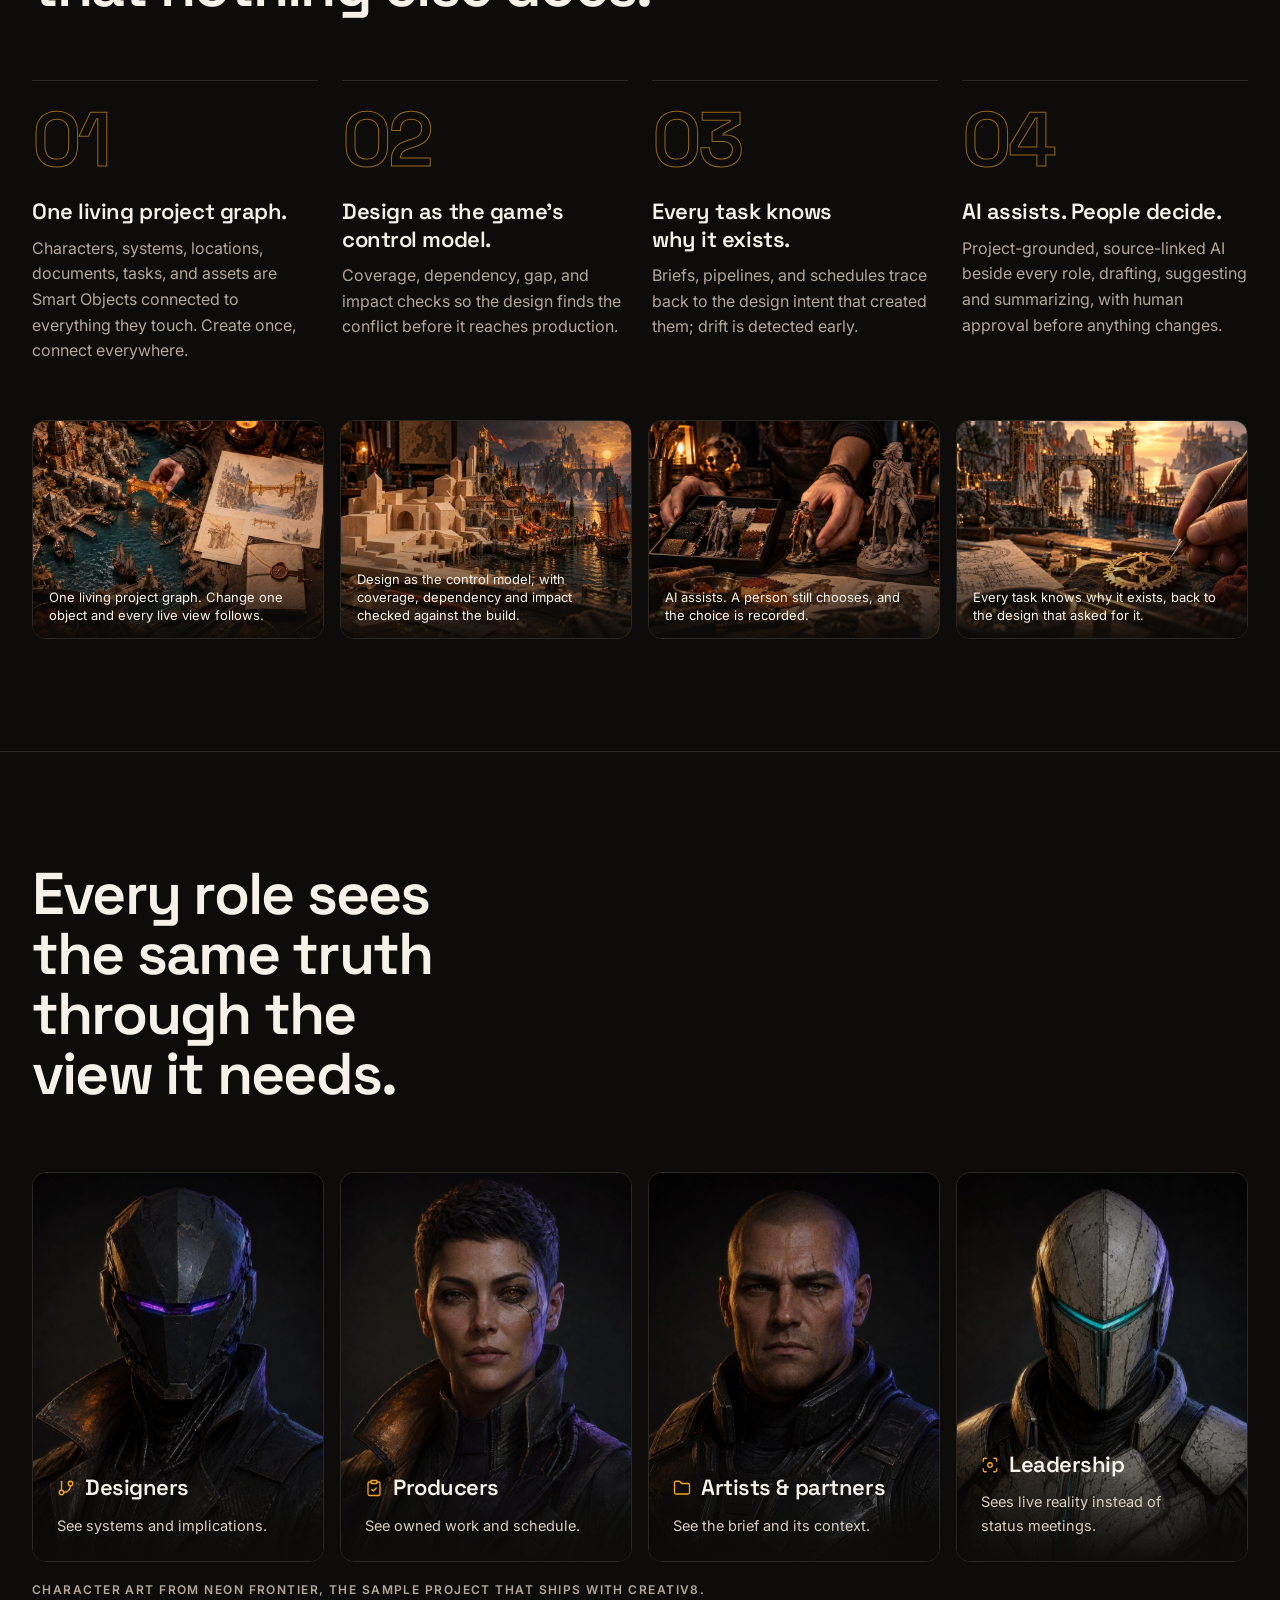
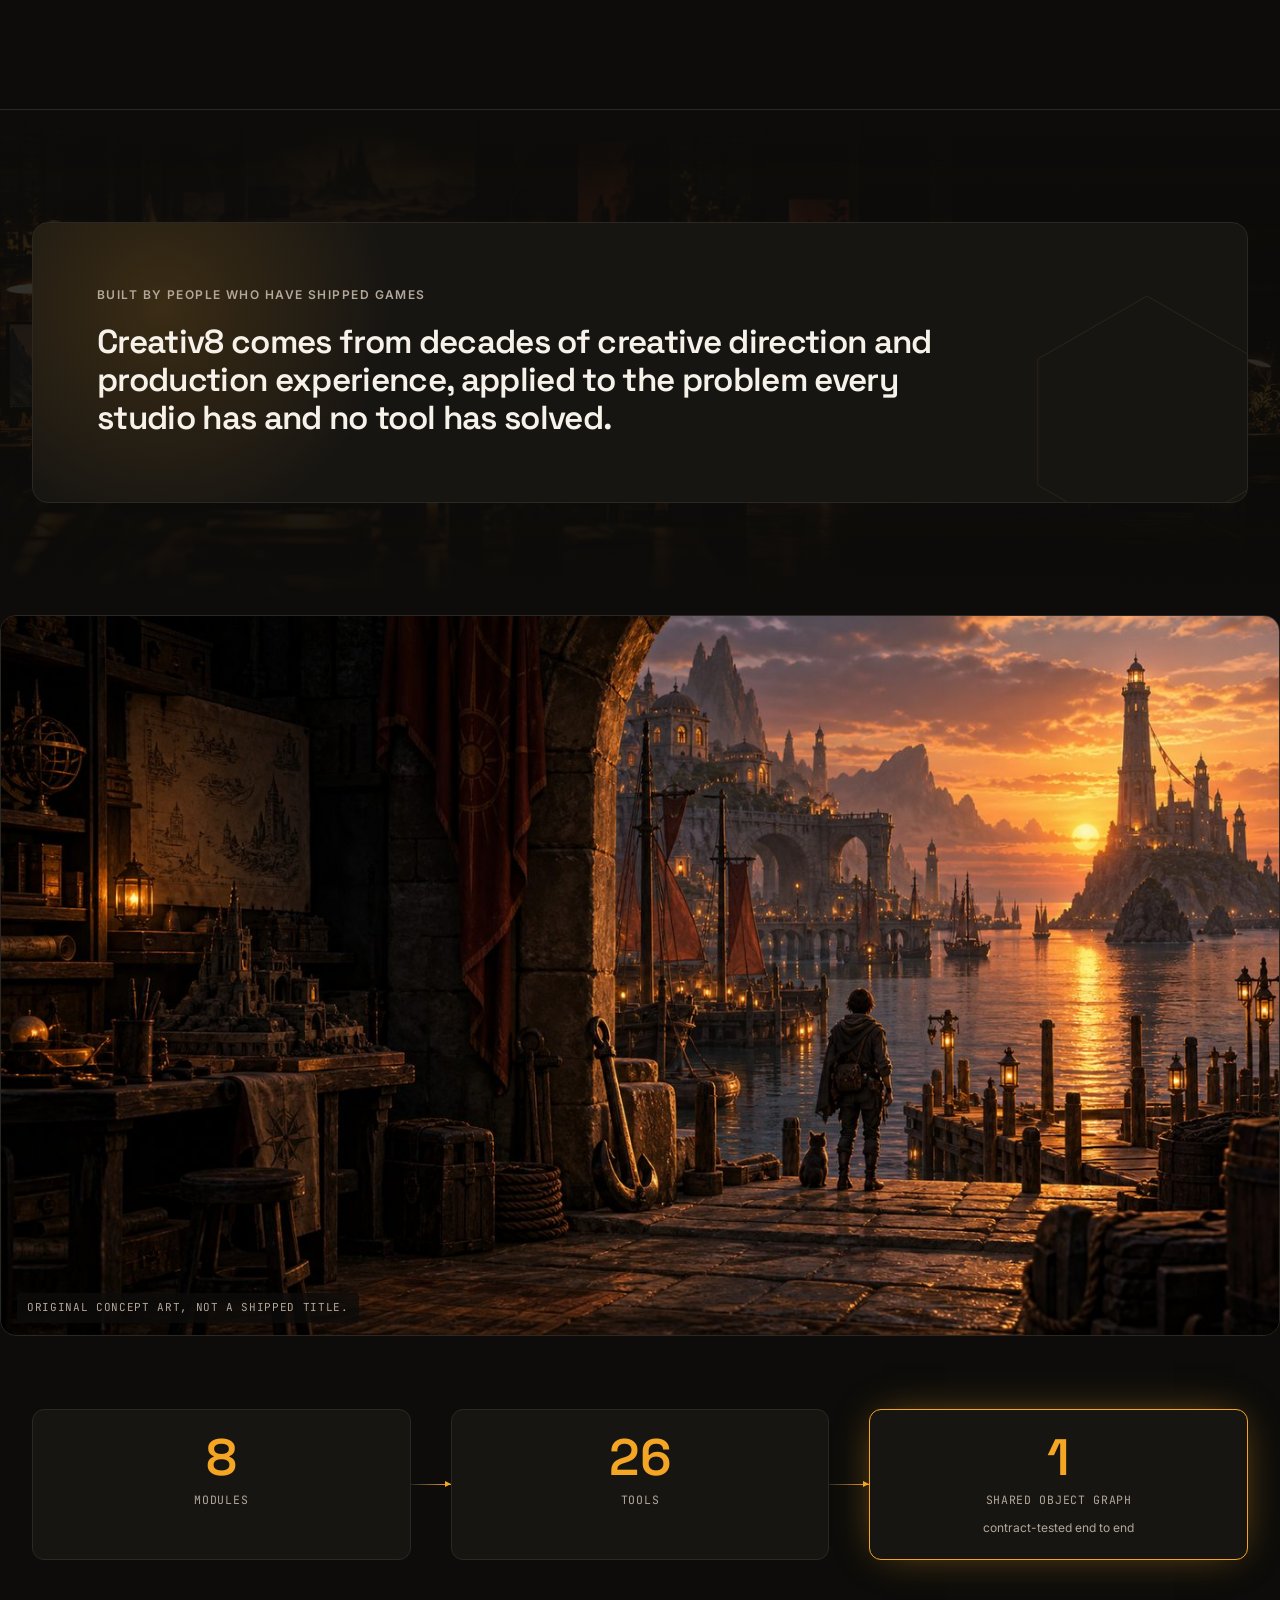
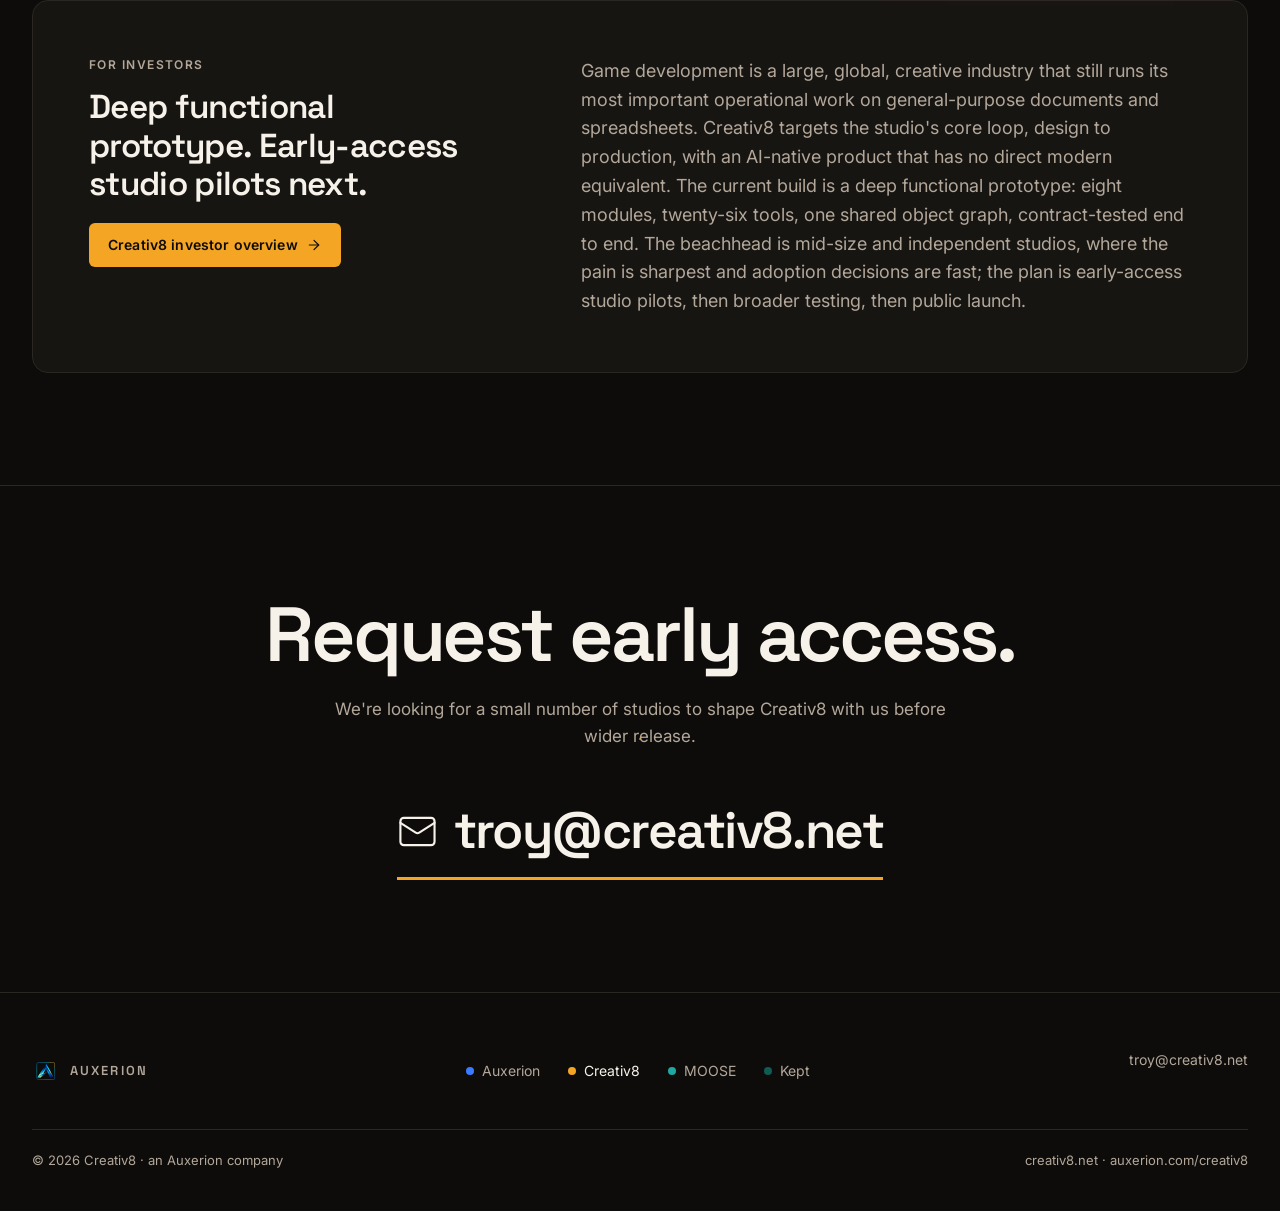
==== commit 4782bed8: "Edit the site copy: drop every em dash and thin the AI-tell phrasing Removes all 114 em dashes acros" ====
--- a/creativ8/index.html
+++ b/creativ8/index.html
@@ -1,18 +1,18 @@
 <!DOCTYPE html>
 <html lang="en"><head><meta charset="utf-8"><meta name="viewport" content="width=device-width,initial-scale=1">
-<title>Creativ8 — The living system for game development</title>
+<title>Creativ8: The living system for game development</title>
 <meta name="description" content="Creativ8 is the AI-native studio platform where a game's characters, systems, locations, documents, tasks, and assets live as one connected graph.">
 <link rel="canonical" href="https://auxerion.com/creativ8">
 <meta property="og:type" content="website">
 <meta property="og:site_name" content="Auxerion">
 <meta property="og:url" content="https://auxerion.com/creativ8">
-<meta property="og:title" content="Creativ8 — The living system for game development">
+<meta property="og:title" content="Creativ8: The living system for game development">
 <meta property="og:description" content="Creativ8 is the AI-native studio platform where a game's characters, systems, locations, documents, tasks, and assets live as one connected graph.">
 <meta property="og:image" content="https://auxerion.com/assets/og/creativ8.jpg">
 <meta property="og:image:width" content="1200">
 <meta property="og:image:height" content="630">
 <meta name="twitter:card" content="summary_large_image">
-<meta name="twitter:title" content="Creativ8 — The living system for game development">
+<meta name="twitter:title" content="Creativ8: The living system for game development">
 <meta name="twitter:description" content="Creativ8 is the AI-native studio platform where a game's characters, systems, locations, documents, tasks, and assets live as one connected graph.">
 <meta name="twitter:image" content="https://auxerion.com/assets/og/creativ8.jpg">
 
@@ -195,7 +195,7 @@
 <div class="wrap"><div class="copy">
 <div class="eyebrow reveal in"><span class="tag accent">Deep functional prototype</span><span class="tag">Early access forming</span><span class="live"><i></i>AI assists. People decide.</span></div>
 <h1 class="words"><span>Dream.</span> <span>Design.</span> <span class="a">Deliver.</span></h1>
-<p class="lede reveal in d3">The living system for game development. One connected graph for design, world, levels, production, and leadership — with AI beside every role.</p>
+<p class="lede reveal in d3">The living system for game development. One connected graph for design, world, levels, production, and leadership, with AI beside every role.</p>
 <div class="actions reveal in d4"><a class="btn primary lg" href="#contact">Request early access <svg class="ic"><use href="#i-arrow"/></svg></a><a class="btn secondary lg" href="#investors">For investors</a></div>
 </div>
 <div class="stagebar reveal in d4"><span><b>8</b> modules</span><span><b>26</b> tools</span><span><b>1</b> shared object graph</span><span>contract-tested end to end</span><span style="margin-left:auto">demo project · Neon Frontier</span></div>
@@ -216,7 +216,7 @@
 </div></section>
 
 <section class="block" id="problem" style="padding-block:140px 0;border-top:0" data-screen-label="Problem"><div class="wrap">
-<div class="hd"><div class="reveal"><div class="signal draw" style="margin-bottom:28px"></div><h2 class="statement">The design exists everywhere — and nowhere.</h2></div><p class="lede reveal d1">Docs, boards, chats, tasks, and files each hold a piece. The GDD is obsolete before it is finished. Design mistakes surface when they cost the most. And when people leave, the project's memory leaves with them.</p></div>
+<div class="hd"><div class="reveal"><div class="signal draw" style="margin-bottom:28px"></div><h2 class="statement">The design exists everywhere and nowhere.</h2></div><p class="lede reveal d1">Docs, boards, chats, tasks, and files each hold a piece. The GDD is obsolete before it is finished. Design mistakes surface when they cost the most. And when people leave, the project's memory leaves with them.</p></div>
 <div class="tript">
 <figure class="reveal"><img src="/assets/creativ8/problem-scattered.jpg" alt="Fragments of one technical drawing scattered across a workbench" width="880" height="1173" loading="lazy" decoding="async"><figcaption><small><svg class="ic"><use href="#i-doc"/></svg>Docs · boards · chats</small>Each holds a piece.</figcaption></figure>
 <figure class="reveal d1"><img src="/assets/creativ8/problem-late.jpg" alt="A finished level diorama with one section collapsed late" width="880" height="1173" loading="lazy" decoding="async"><figcaption><small><svg class="ic"><use href="#i-zap"/></svg>Production</small>Mistakes surface when they cost the most.</figcaption></figure>
@@ -224,7 +224,7 @@
 </div></div></section>
 
 <section class="block graphsec" id="how" data-screen-label="How it works"><div class="wrap">
-<div class="hd"><div class="reveal"><h2 class="statement sm">One living project graph connects everything.</h2></div><p class="lede reveal d1">Every character, system, location, document, task, and asset is a Smart Object. Change one and every live view updates. Commitments that depend on it — issued briefs, approved tasks, engine contracts — are flagged for review, never silently rewritten. Every important decision keeps its why.</p></div>
+<div class="hd"><div class="reveal"><h2 class="statement sm">One living project graph connects everything.</h2></div><p class="lede reveal d1">Every character, system, location, document, task, and asset is a Smart Object. Change one and every live view updates. Commitments that depend on it, such as issued briefs, approved tasks and engine contracts, are flagged for review. Nothing is silently rewritten. Every important decision keeps its why.</p></div>
 <div class="graph reveal d2" id="graph" aria-label="Diagram: a change to one Smart Object propagates to live views and flags dependent commitments for review">
 <svg viewBox="0 0 100 56" preserveAspectRatio="none"><g class="edges"></g></svg>
 <div class="gn" data-id="char" style="--x:50%;--y:50%"><svg class="ic"><use href="#i-users"/></svg>Character · Vex-9</div>
@@ -248,14 +248,14 @@
 </div></section>
 
 <section class="block mods" id="modules" data-screen-label="Eight workspaces"><div class="modbg" aria-hidden="true"><img src="/assets/creativ8/workspaces-header.jpg" alt="" width="1760" height="587" loading="lazy" decoding="async"></div><div class="wrap">
-<div class="hd"><div class="reveal"><h2 class="statement sm">Eight workspaces,<br>one data foundation.</h2></div><p class="lede reveal d1">Designer · Creator · Viz · Wiki · Assembler · Producer · Maker · Manager — plus specialist tools for characters, quests, levels, balance, simulation, feedback, and more. The modules change. The truth does not.</p></div>
+<div class="hd"><div class="reveal"><h2 class="statement sm">Eight workspaces,<br>one data foundation.</h2></div><p class="lede reveal d1">Designer · Creator · Viz · Wiki · Assembler · Producer · Maker · Manager, plus specialist tools for characters, quests, levels, balance, simulation, feedback, and more. The modules change. The graph underneath stays the same.</p></div>
 <div class="modgrid">
 <div class="mod reveal"><div class="shot"><img src="/assets/creativ8/workspaces/game-designer.jpg" alt="A game-design workbench connects world, character, and gameplay elements through an amber systems blueprint." width="880" height="587" loading="lazy" decoding="async"><span class="n">01</span></div><div class="txt"><b>Designer</b><p>Turns the design document into the game's control model, with coverage, dependency, and impact checks.</p></div></div>
-<div class="mod reveal d1"><div class="shot"><img src="/assets/creativ8/workspaces/creator.jpg" alt="A miniature imagined world grows from a luminous seed, combining terrain, architecture, and worldbuilding artifacts." width="880" height="587" loading="lazy" decoding="async"><span class="n">02</span></div><div class="txt"><b>Creator</b><p>Grows a world from one seed — cosmology, history, cultures, characters.</p></div></div>
+<div class="mod reveal d1"><div class="shot"><img src="/assets/creativ8/workspaces/creator.jpg" alt="A miniature imagined world grows from a luminous seed, combining terrain, architecture, and worldbuilding artifacts." width="880" height="587" loading="lazy" decoding="async"><span class="n">02</span></div><div class="txt"><b>Creator</b><p>Grows a world from one seed: cosmology, history, cultures, characters.</p></div></div>
 <div class="mod reveal d2"><div class="shot"><img src="/assets/creativ8/workspaces/viz.jpg" alt="Characters, locations, and game objects connect across a spatial canvas through amber relationship lines." width="880" height="587" loading="lazy" decoding="async"><span class="n">03</span></div><div class="txt"><b>Viz</b><p>Makes the whole game legible on an infinite canvas of live Smart Objects.</p></div></div>
 <div class="mod reveal d3"><div class="shot"><img src="/assets/creativ8/workspaces/wiki.jpg" alt="An illustrated game-world codex connects reference material with characters, maps, and lore artifacts." width="880" height="587" loading="lazy" decoding="async"><span class="n">04</span></div><div class="txt"><b>Wiki</b><p>Turns pages into living workspaces that always know the world they describe.</p></div></div>
 <div class="mod reveal"><div class="shot"><img src="/assets/creativ8/workspaces/assembler.jpg" alt="Modular architecture and encounter pieces assemble into a playable game-level diorama." width="880" height="587" loading="lazy" decoding="async"><span class="n">05</span></div><div class="txt"><b>Assembler</b><p>Connects space, story, and gameplay from level brief to playable encounter.</p></div></div>
-<div class="mod reveal d1"><div class="shot"><img src="/assets/creativ8/workspaces/producer.jpg" alt="Game-development workpieces progress through connected production lanes toward a completed world." width="880" height="587" loading="lazy" decoding="async"><span class="n">06</span></div><div class="txt"><b>Producer</b><p>Turns design intent into owned work — backlog, pipeline, milestones, capacity, project health.</p></div></div>
+<div class="mod reveal d1"><div class="shot"><img src="/assets/creativ8/workspaces/producer.jpg" alt="Game-development workpieces progress through connected production lanes toward a completed world." width="880" height="587" loading="lazy" decoding="async"><span class="n">06</span></div><div class="txt"><b>Producer</b><p>Turns design intent into owned work: backlog, pipeline, milestones, capacity, project health.</p></div></div>
 <div class="mod reveal d2"><div class="shot"><img src="/assets/creativ8/workspaces/maker.jpg" alt="A game asset moves from wireframe into a finished textured object on a digital craft workbench." width="880" height="587" loading="lazy" decoding="async"><span class="n">07</span></div><div class="txt"><b>Maker</b><p>Carries intent from brief to engine, tracking who makes each asset, what they were briefed, and whether the spec has moved underneath them.</p></div></div>
 <div class="mod reveal d3"><div class="shot"><img src="/assets/creativ8/workspaces/manager.jpg" alt="A strategic studio planning table brings projects and resource allocation into one overview." width="880" height="587" loading="lazy" decoding="async"><span class="n">08</span></div><div class="txt"><b>Manager</b><p>Gives leadership the live picture: projects, budgets, capacity, publishing, risk.</p></div></div>
 </div>
@@ -263,17 +263,17 @@
 </div></section>
 
 <section class="block tour" id="inside" data-screen-label="Inside Creativ8"><div class="wrap">
-<div class="hd"><div class="reveal"><span class="label" style="display:block;margin-bottom:16px">Inside Creativ8</span><h2 class="statement sm">One graph, in every workspace.</h2></div><p class="lede reveal d1">Real screens from the current build, on Neon Frontier — the sample project that ships with Creativ8. The same shared object graph, seen through the workspace each role needs.</p></div>
+<div class="hd"><div class="reveal"><span class="label" style="display:block;margin-bottom:16px">Inside Creativ8</span><h2 class="statement sm">One graph, in every workspace.</h2></div><p class="lede reveal d1">Real screens from the current build, on Neon Frontier, the sample project that ships with Creativ8. The same shared object graph, seen through the workspace each role needs.</p></div>
 <div class="tourgrid">
 <ol class="tour-steps reveal">
-<li class="tour-step" data-cap="Home · command center"><button type="button"><span class="k">Home</span><span class="t">Your project at a glance.</span><span class="d">Objects, pages, links, today's tasks, favorite tools, and process health for the whole project on one screen — and a way back into any tool.</span></button></li>
-<li class="tour-step" data-cap="Viz · Neon Frontier World Atlas"><button type="button"><span class="k">Viz</span><span class="t">The whole game, legible.</span><span class="d">Locations, characters, levels, gear, and objectives as live Smart Object cards on an infinite canvas — with the outline, beats, and ledger beside it.</span></button></li>
-<li class="tour-step" data-cap="Viz · VEX-9 character web"><button type="button"><span class="k">Characters</span><span class="t">Every relationship, drawn.</span><span class="d">Who a character serves, opposes, belongs to, and appears in — typed edges between live objects, with health and confidence on every card.</span></button></li>
-<li class="tour-step" data-cap="Viz · Black Signal mission network"><button type="button"><span class="k">Quests</span><span class="t">Missions as a typed graph.</span><span class="d">Acts, objectives, conflicts, rewards, and the critical path — with the gear and locations they unlock — validated as you build.</span></button></li>
+<li class="tour-step" data-cap="Home · command center"><button type="button"><span class="k">Home</span><span class="t">Your project at a glance.</span><span class="d">Objects, pages, links, today's tasks, favorite tools, and process health for the whole project on one screen, with a way back into any tool.</span></button></li>
+<li class="tour-step" data-cap="Viz · Neon Frontier World Atlas"><button type="button"><span class="k">Viz</span><span class="t">The whole game, legible.</span><span class="d">Locations, characters, levels, gear, and objectives as live Smart Object cards on an infinite canvas, with the outline, beats, and ledger beside it.</span></button></li>
+<li class="tour-step" data-cap="Viz · VEX-9 character web"><button type="button"><span class="k">Characters</span><span class="t">Every relationship, drawn.</span><span class="d">Who a character serves, opposes, belongs to, and appears in, shown as typed edges between live objects with health and confidence on every card.</span></button></li>
+<li class="tour-step" data-cap="Viz · Black Signal mission network"><button type="button"><span class="k">Quests</span><span class="t">Missions as a typed graph.</span><span class="d">Acts, objectives, conflicts, rewards, and the critical path, with the gear and locations they unlock, validated as you build.</span></button></li>
 <li class="tour-step" data-cap="Wiki · Live Design Hub"><button type="button"><span class="k">Wiki</span><span class="t">Pages that know the world they describe.</span><span class="d">Every block on the page is live: edit here and Designer, Viz, and the object panel all see it. Facets covered, objects linked, approvals tracked.</span></button></li>
-<li class="tour-step" data-cap="Assembler · level atlas"><button type="button"><span class="k">Assembler</span><span class="t">From approved concept to production-ready level.</span><span class="d">Every level with its zones, routes, and objectives, and a design fingerprint — climb, gating, density, story, length — measured, not guessed.</span></button></li>
-<li class="tour-step" data-cap="Producer · dashboard"><button type="button"><span class="k">Producer</span><span class="t">Every task knows why it exists.</span><span class="d">Open, overdue, and blocked work, milestone readiness, department load, and top risks — traced back to the design intent that created them.</span></button></li>
-<li class="tour-step" data-cap="Manager · hub"><button type="button"><span class="k">Manager</span><span class="t">The live picture for leadership.</span><span class="d">Active projects, budget burn, open risks, milestones, OKRs, and how much of the game is settled versus locked — without a status meeting.</span></button></li>
+<li class="tour-step" data-cap="Assembler · level atlas"><button type="button"><span class="k">Assembler</span><span class="t">From approved concept to production-ready level.</span><span class="d">Every level with its zones, routes, and objectives, and a design fingerprint of climb, gating, density, story and length, measured against the build.</span></button></li>
+<li class="tour-step" data-cap="Producer · dashboard"><button type="button"><span class="k">Producer</span><span class="t">Every task knows why it exists.</span><span class="d">Open, overdue, and blocked work, milestone readiness, department load, and top risks, traced back to the design intent that created them.</span></button></li>
+<li class="tour-step" data-cap="Manager · hub"><button type="button"><span class="k">Manager</span><span class="t">The live picture for leadership.</span><span class="d">Active projects, budget burn, open risks, milestones, OKRs, and how much of the game is settled versus locked, without a status meeting.</span></button></li>
 </ol>
 <div class="tour-stage reveal d1"><div class="tour-frame" data-tilt>
 <figure class="on"><img src="/assets/screens/creativ8/home.webp" alt="Creativ8 home for the Neon Frontier project: command center banner, quick dashboard stats, today's tasks and favorite tools" width="3200" height="2000" loading="lazy" decoding="async"></figure>
@@ -292,10 +292,10 @@
 <div class="pil">
 <article class="reveal"><div class="num">01</div><h3>One living project graph.</h3><p>Characters, systems, locations, documents, tasks, and assets are Smart Objects connected to everything they touch. Create once, connect everywhere.</p></article>
 <article class="reveal d1"><div class="num">02</div><h3>Design as the game's control model.</h3><p>Coverage, dependency, gap, and impact checks so the design finds the conflict before it reaches production.</p></article>
-<article class="reveal d2"><div class="num">03</div><h3>Every task knows why it exists.</h3><p>Briefs, pipelines, and schedules trace back to the design intent that created them; drift is detected, not discovered.</p></article>
-<article class="reveal d3"><div class="num">04</div><h3>AI assists. People decide.</h3><p>Project-grounded, source-linked AI beside every role — drafting, suggesting, summarizing — with human approval before anything changes.</p></article>
-</div>
-<div class="story"><figure class="reveal"><img src="/assets/creativ8/v2/change-with-context.jpg" alt="One change to a harbour, traced back to the sketches and notes it came from" width="880" height="660" loading="lazy" decoding="async"><figcaption>One living project graph — change one object and every live view follows.</figcaption></figure><figure class="reveal"><img src="/assets/creativ8/v2/design-control-model.jpg" alt="A blockout and its design sheet held side by side on a workbench" width="880" height="660" loading="lazy" decoding="async"><figcaption>Design as the control model — coverage, dependency and impact, checked against the build.</figcaption></figure><figure class="reveal d1"><img src="/assets/creativ8/v2/human-review.jpg" alt="Generated options laid out for a person to choose between" width="880" height="660" loading="lazy" decoding="async"><figcaption>AI assists. A person still chooses, and the choice is recorded.</figcaption></figure><figure class="reveal d3"><img src="/assets/creativ8/v2/task-has-purpose.jpg" alt="A single mechanism being cut, its purpose drawn on the sheet beside it" width="880" height="660" loading="lazy" decoding="async"><figcaption>Every task knows why it exists — back to the design that asked for it.</figcaption></figure></div></div></section>
+<article class="reveal d2"><div class="num">03</div><h3>Every task knows why it exists.</h3><p>Briefs, pipelines, and schedules trace back to the design intent that created them; drift is detected early.</p></article>
+<article class="reveal d3"><div class="num">04</div><h3>AI assists. People decide.</h3><p>Project-grounded, source-linked AI beside every role, drafting, suggesting and summarizing, with human approval before anything changes.</p></article>
+</div>
+<div class="story"><figure class="reveal"><img src="/assets/creativ8/v2/change-with-context.jpg" alt="One change to a harbour, traced back to the sketches and notes it came from" width="880" height="660" loading="lazy" decoding="async"><figcaption>One living project graph. Change one object and every live view follows.</figcaption></figure><figure class="reveal"><img src="/assets/creativ8/v2/design-control-model.jpg" alt="A blockout and its design sheet held side by side on a workbench" width="880" height="660" loading="lazy" decoding="async"><figcaption>Design as the control model, with coverage, dependency and impact checked against the build.</figcaption></figure><figure class="reveal d1"><img src="/assets/creativ8/v2/human-review.jpg" alt="Generated options laid out for a person to choose between" width="880" height="660" loading="lazy" decoding="async"><figcaption>AI assists. A person still chooses, and the choice is recorded.</figcaption></figure><figure class="reveal d3"><img src="/assets/creativ8/v2/task-has-purpose.jpg" alt="A single mechanism being cut, its purpose drawn on the sheet beside it" width="880" height="660" loading="lazy" decoding="async"><figcaption>Every task knows why it exists, back to the design that asked for it.</figcaption></figure></div></div></section>
 
 <section class="block rolesec" id="roles" data-screen-label="For every role"><div class="wrap">
 <div class="hd"><div class="reveal"><h2 class="statement sm">Every role sees the same truth through the view it needs.</h2></div></div>
@@ -313,7 +313,7 @@
 <section class="block inv" id="investors" data-screen-label="Investors"><div class="wrap"><div class="arch" role="img" aria-label="Eight modules and twenty-six tools resolve to one contract-tested object graph"><div class="ac"><b>8</b><span>modules</span></div><span class="aj" aria-hidden="true"></span><div class="ac"><b>26</b><span>tools</span></div><span class="aj" aria-hidden="true"></span><div class="ac one"><b>1</b><span>shared object graph</span><em>contract-tested end to end</em></div></div>
 <div class="box reveal">
 <div><span class="label" style="display:block;margin-bottom:16px">For investors</span><h2 style="margin-bottom:20px">Deep functional prototype. Early-access studio pilots next.</h2><a class="btn primary" href="mailto:troy@auxerion.com?subject=Creativ8%20investor%20overview">Creativ8 investor overview <svg class="ic"><use href="#i-arrow"/></svg></a></div>
-<p>Game development is a large, global, creative industry that still runs its most important operational work on general-purpose documents and spreadsheets. Creativ8 targets the studio's core loop — design to production — with an AI-native product that has no direct modern equivalent. The current build is a deep functional prototype: eight modules, twenty-six tools, one shared object graph, contract-tested end to end. The beachhead is mid-size and independent studios, where the pain is sharpest and adoption decisions are fast; the plan is early-access studio pilots, then broader testing, then public launch.</p>
+<p>Game development is a large, global, creative industry that still runs its most important operational work on general-purpose documents and spreadsheets. Creativ8 targets the studio's core loop, design to production, with an AI-native product that has no direct modern equivalent. The current build is a deep functional prototype: eight modules, twenty-six tools, one shared object graph, contract-tested end to end. The beachhead is mid-size and independent studios, where the pain is sharpest and adoption decisions are fast; the plan is early-access studio pilots, then broader testing, then public launch.</p>
 </div></div></section>
 
 <section class="block contact" id="contact" data-screen-label="Contact"><div class="halo" aria-hidden="true"><i></i><i></i><i></i></div><div class="wrap">
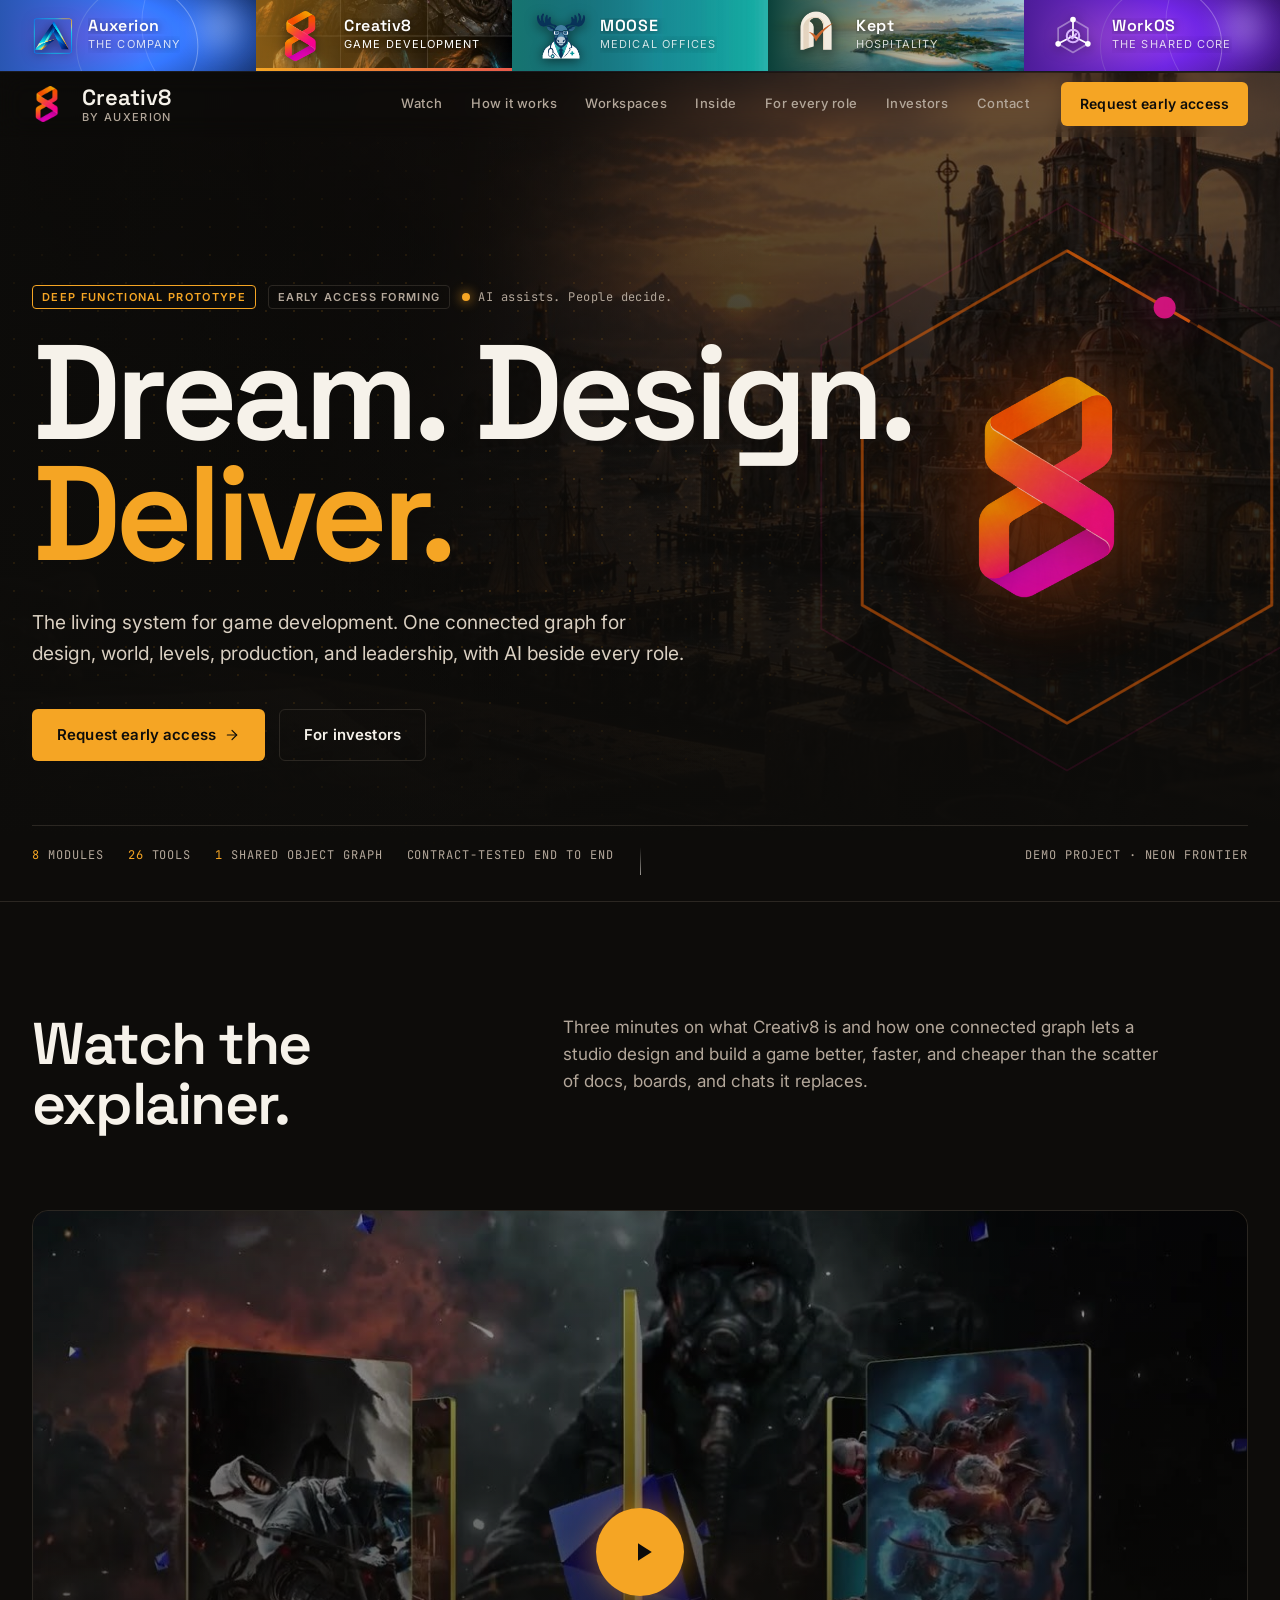
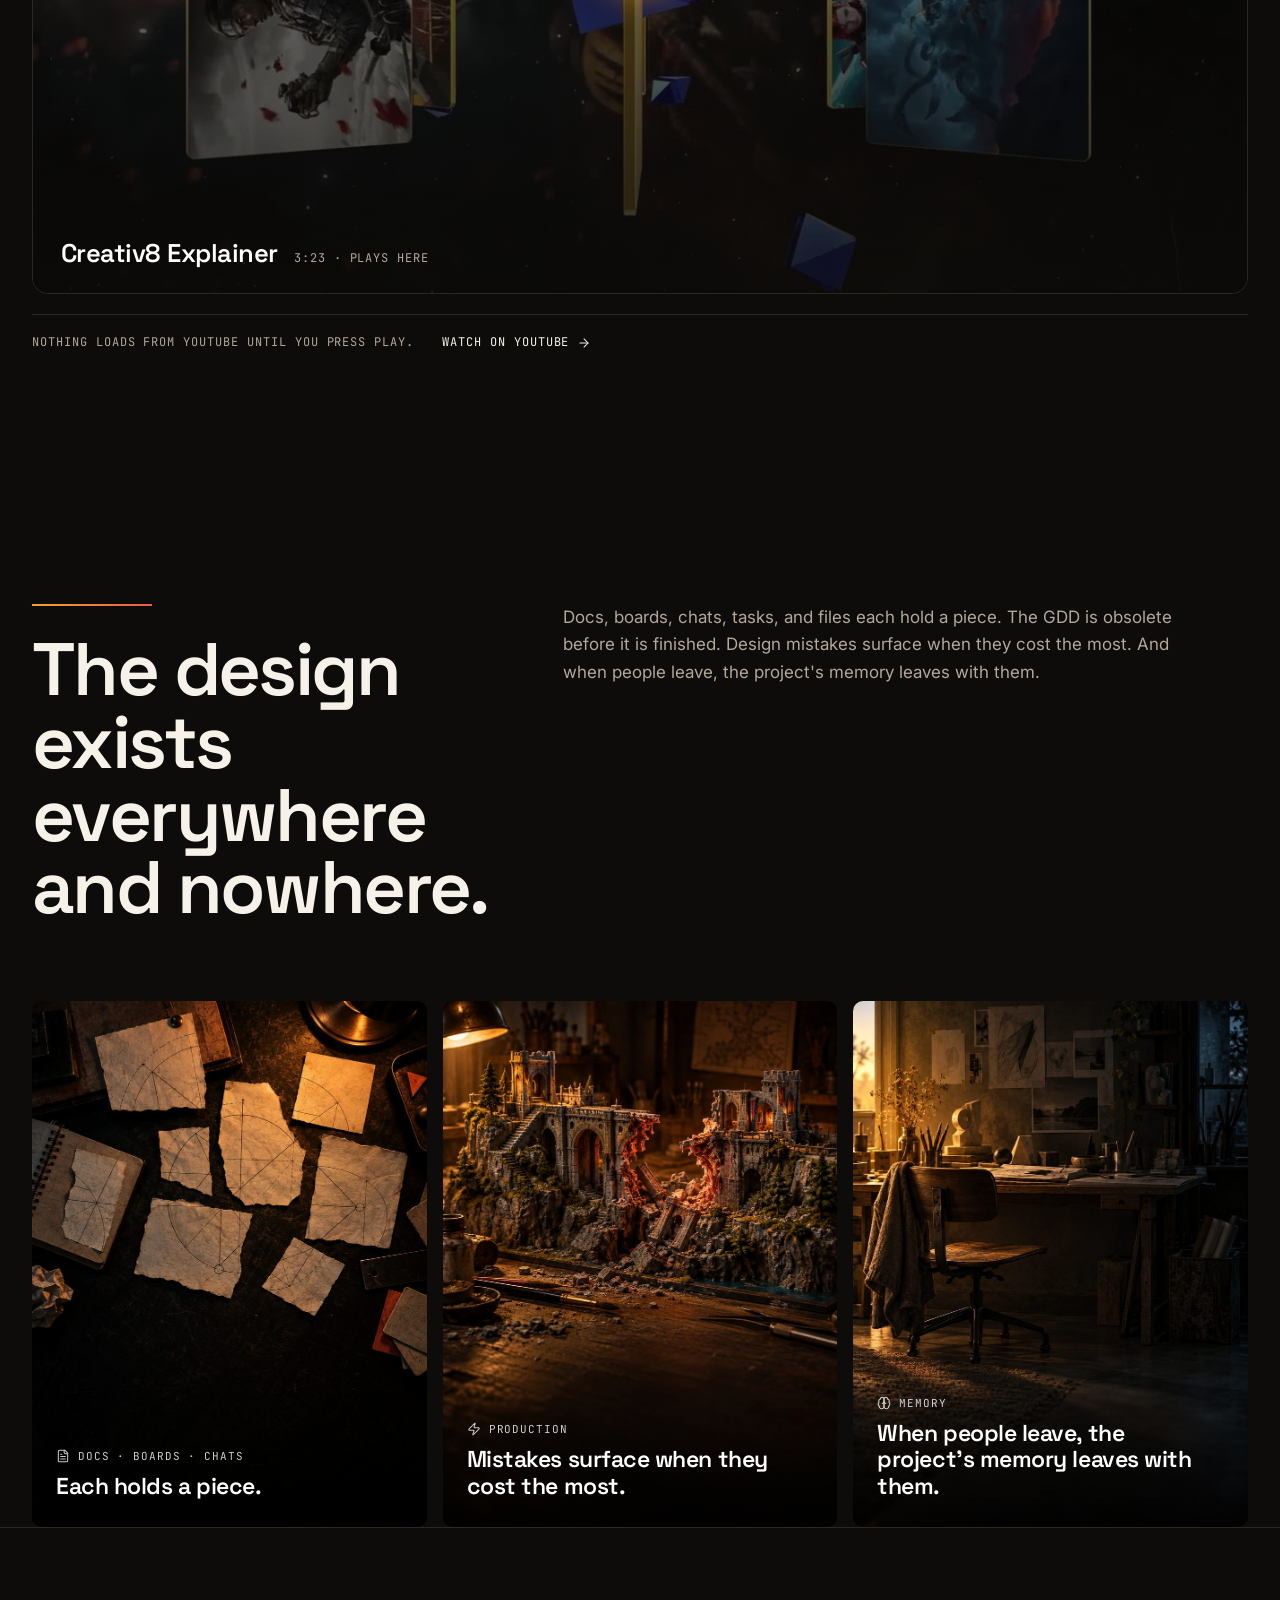
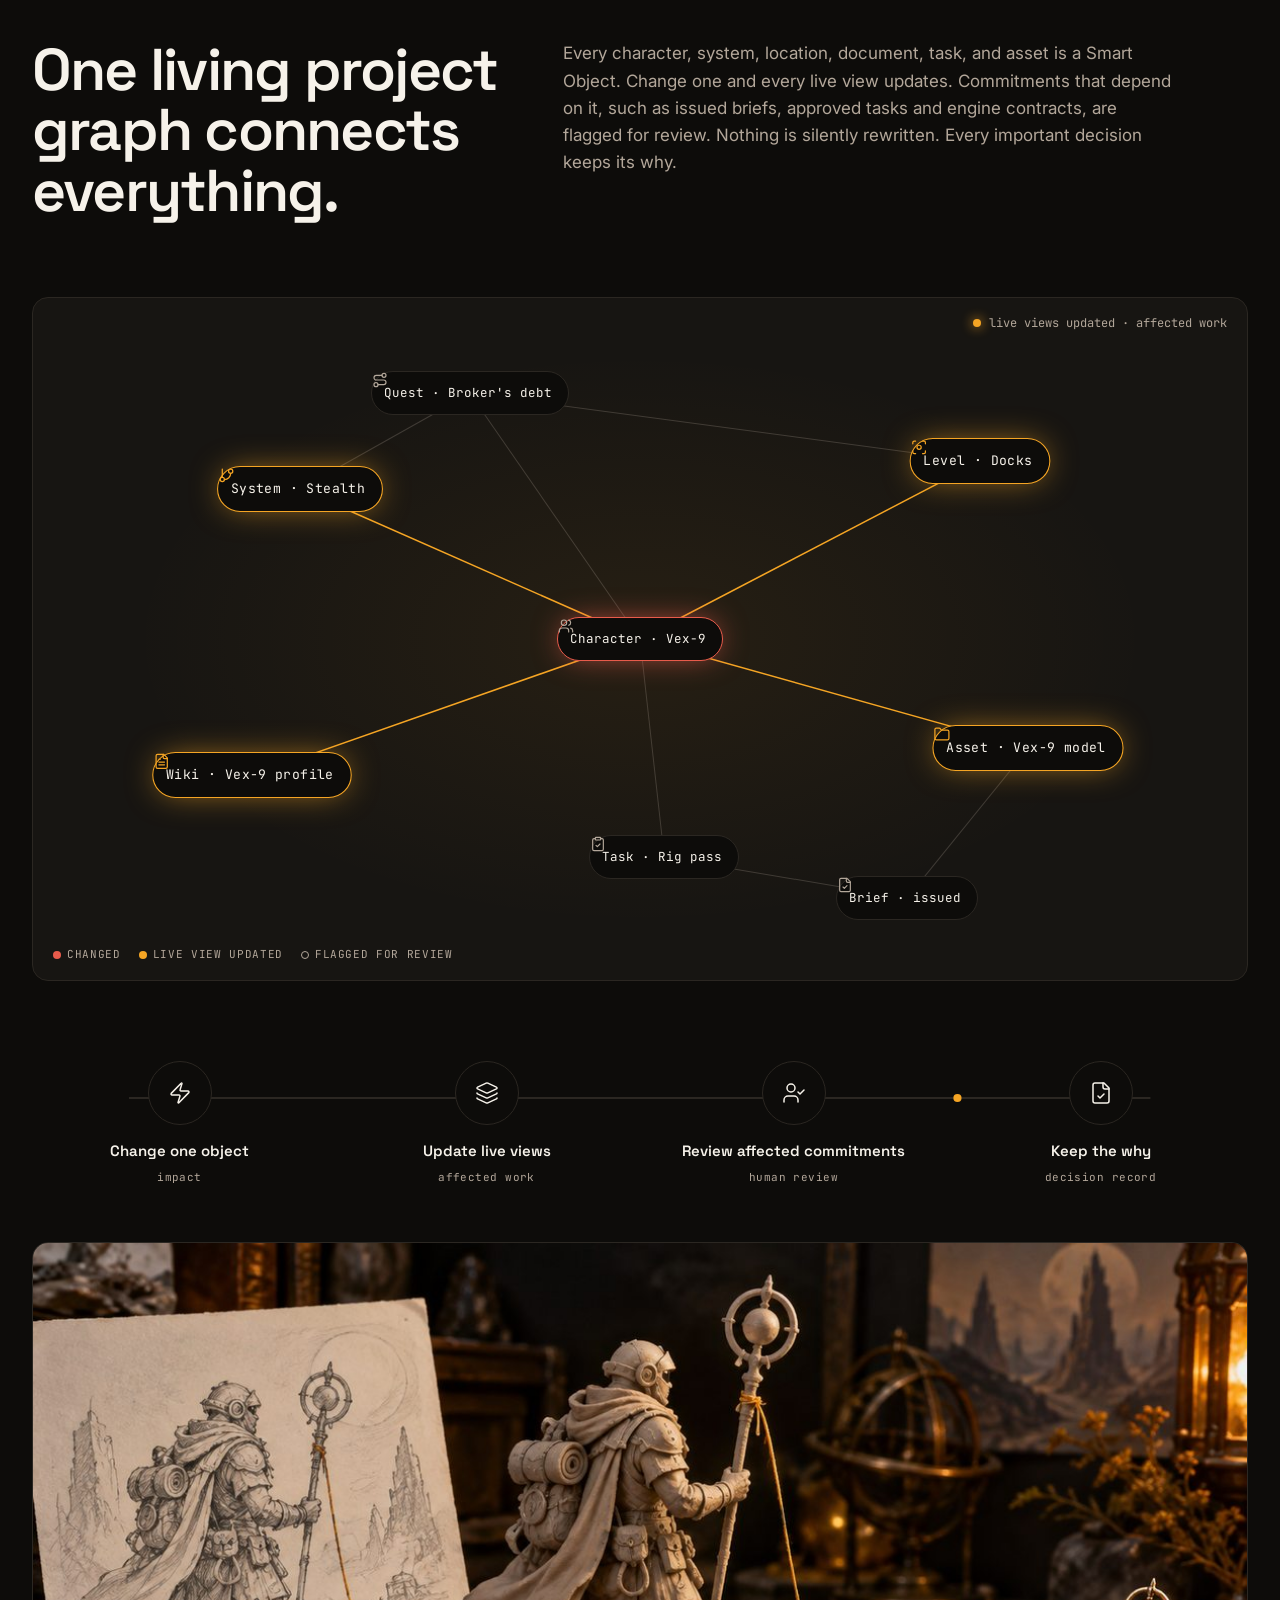
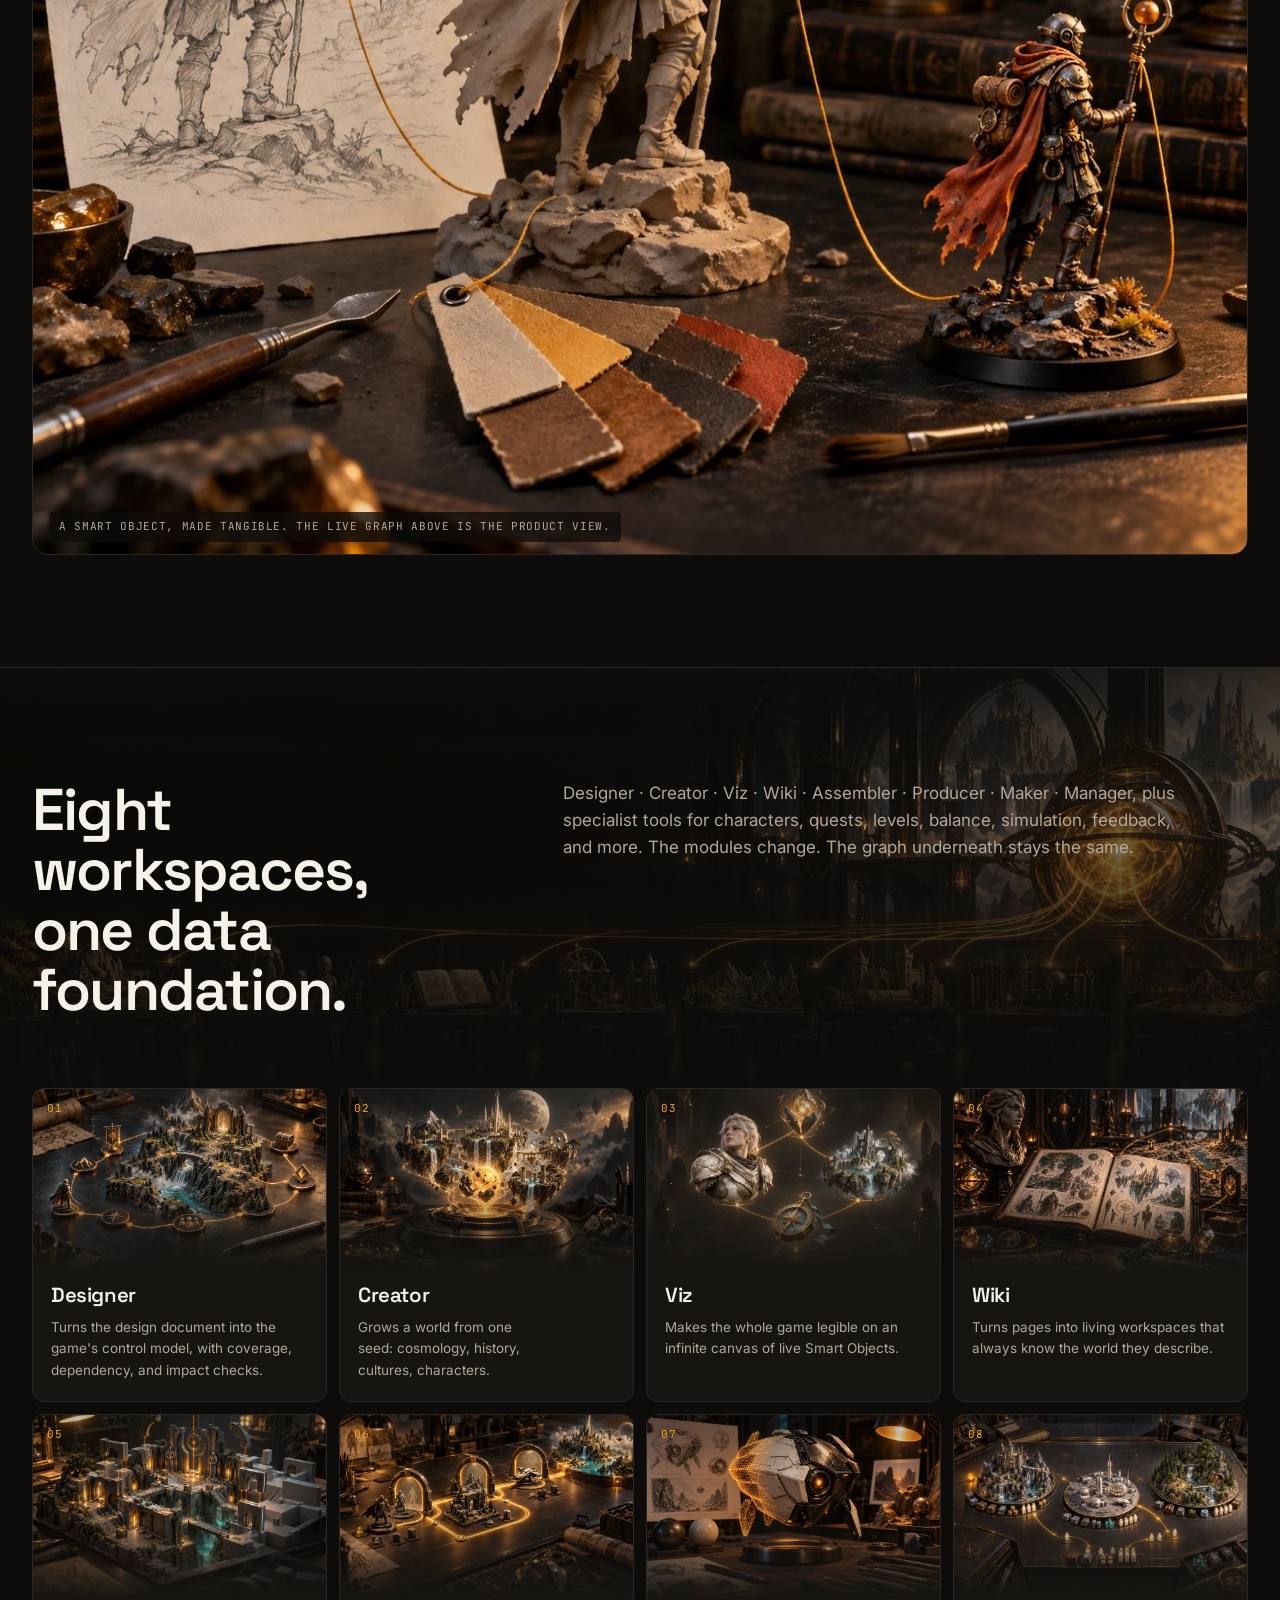
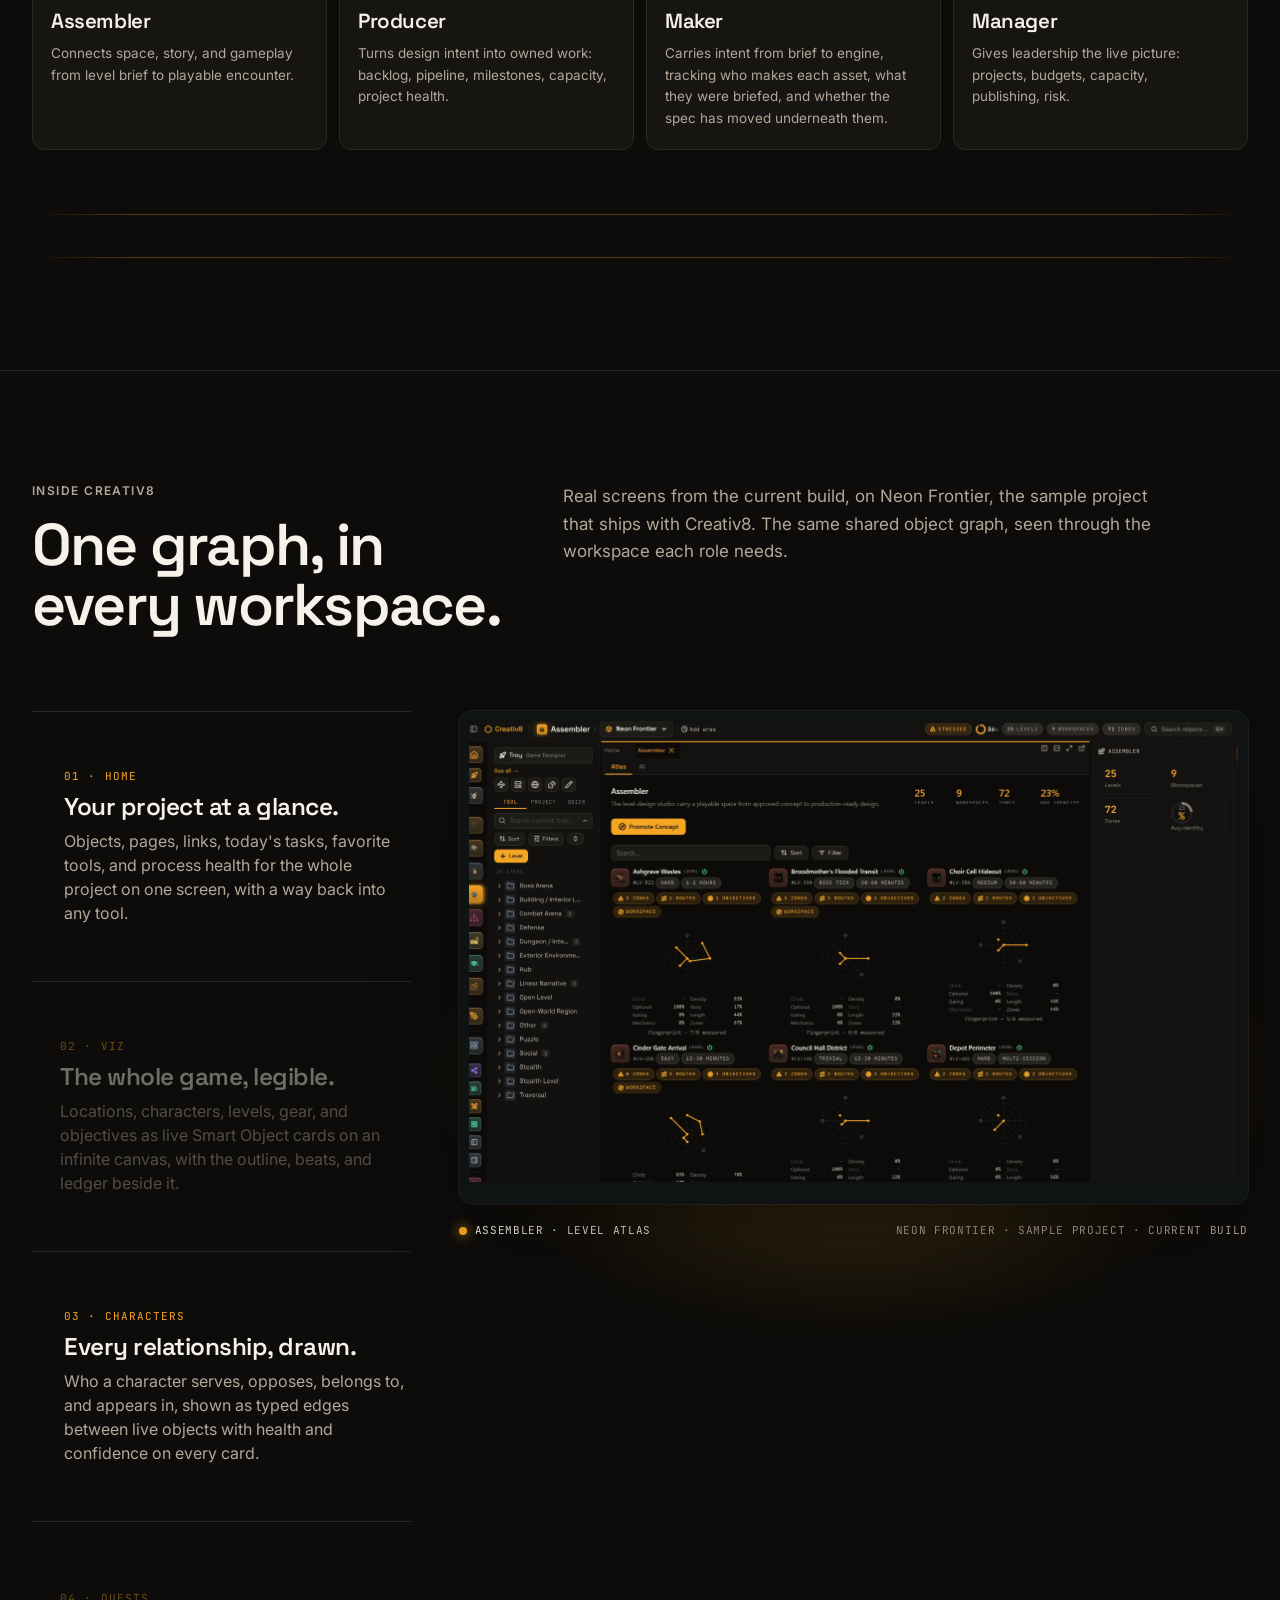
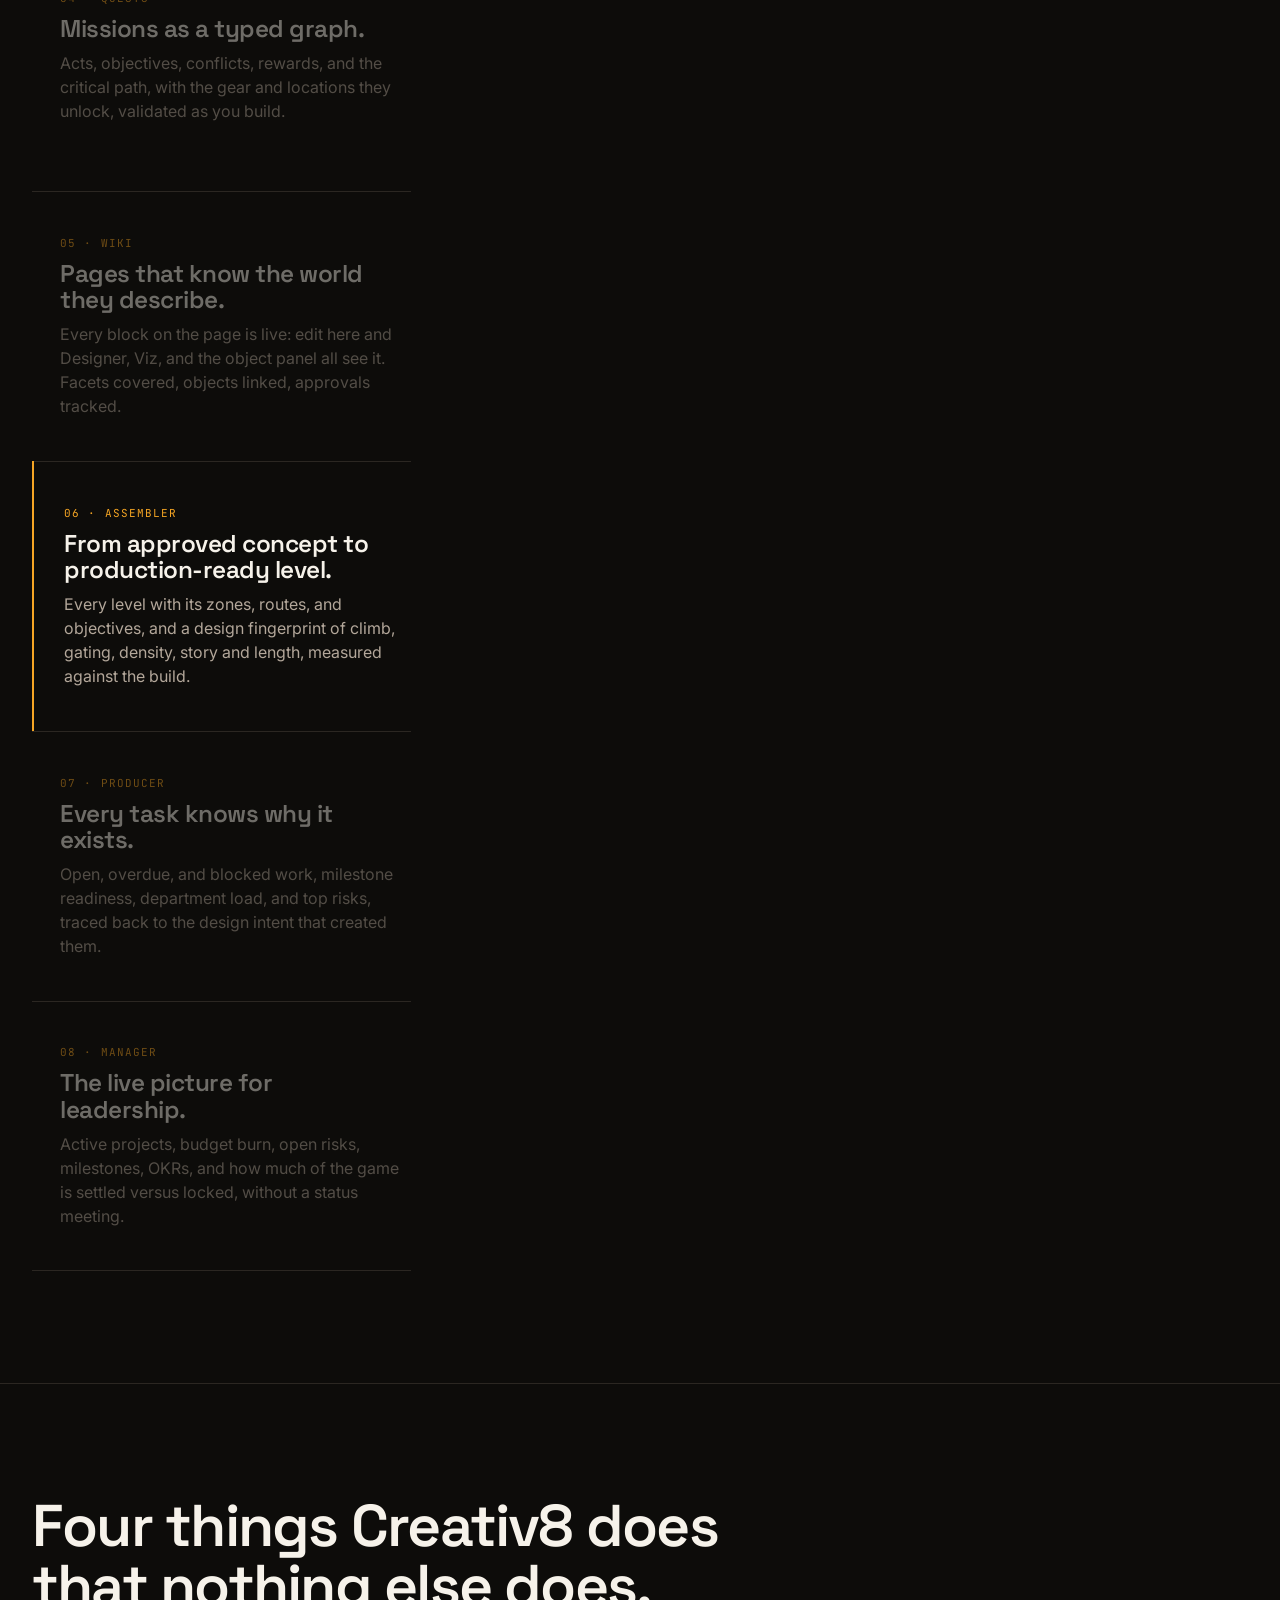
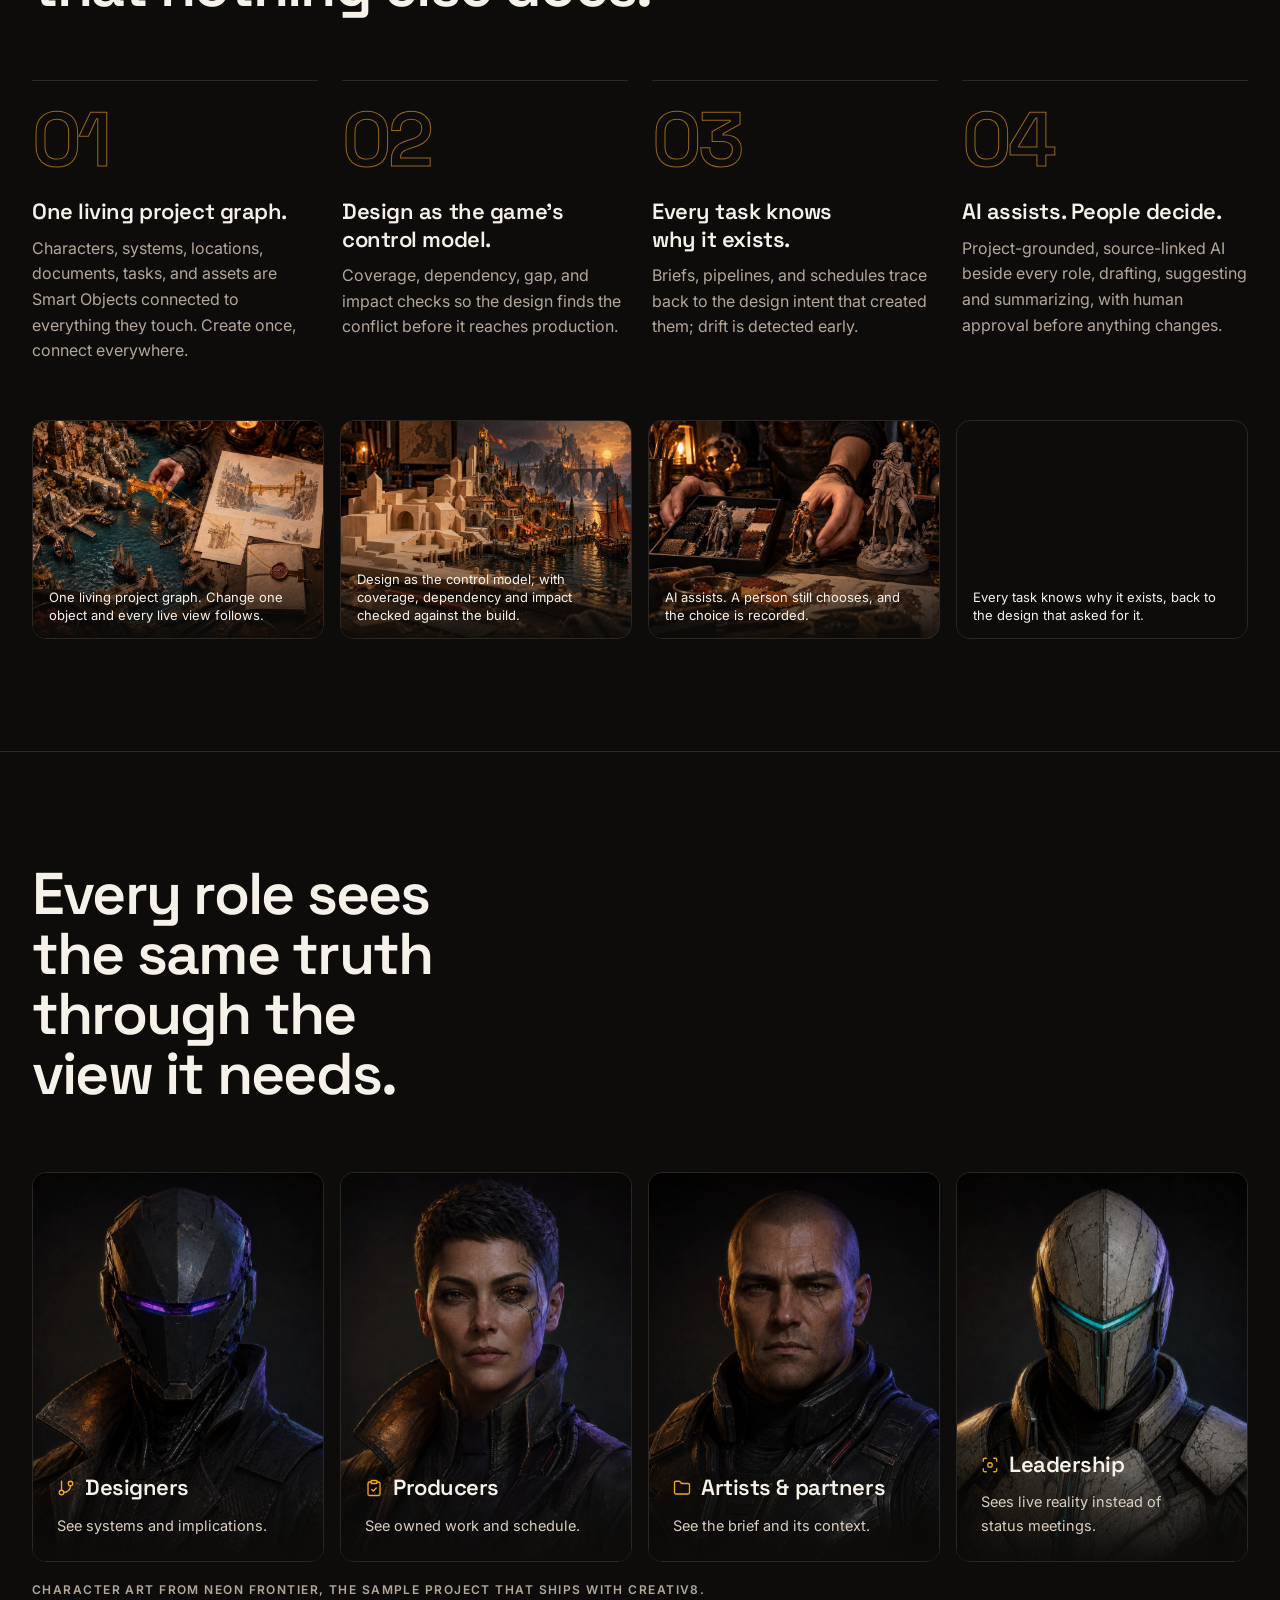
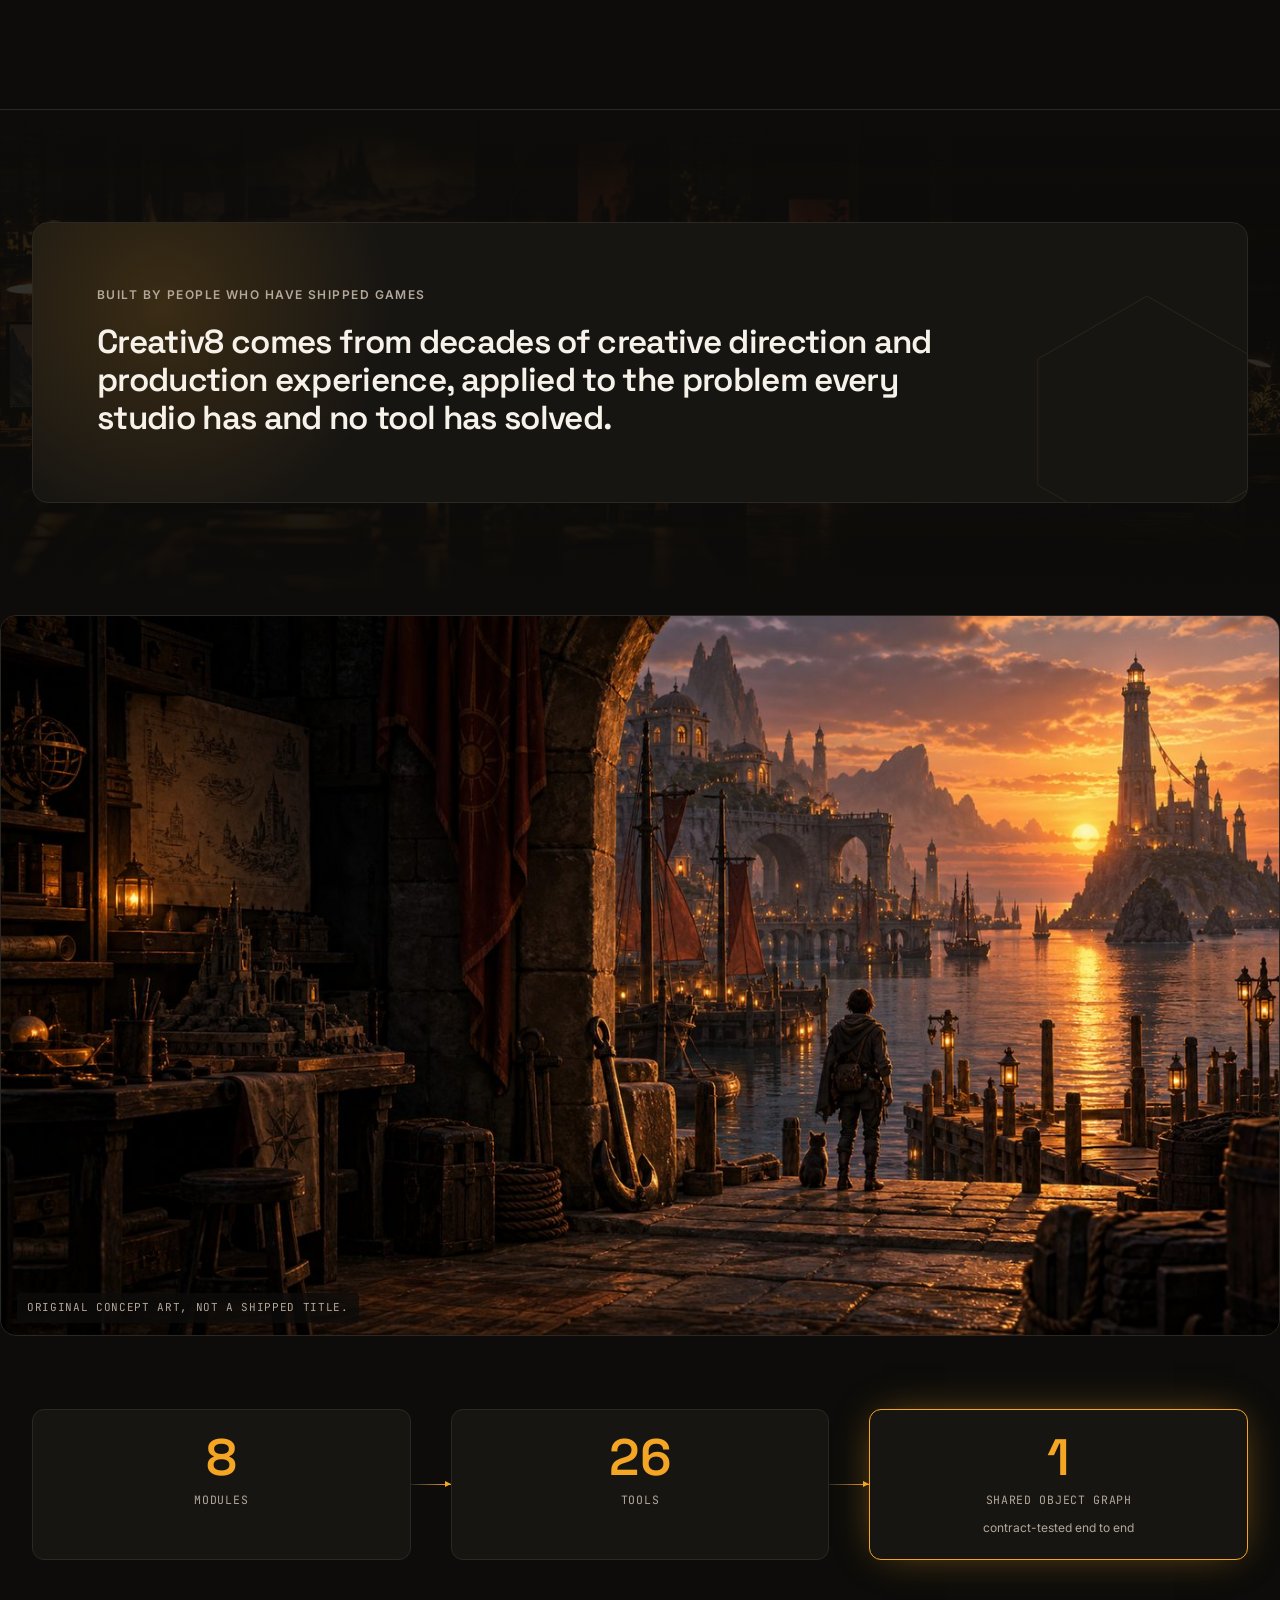
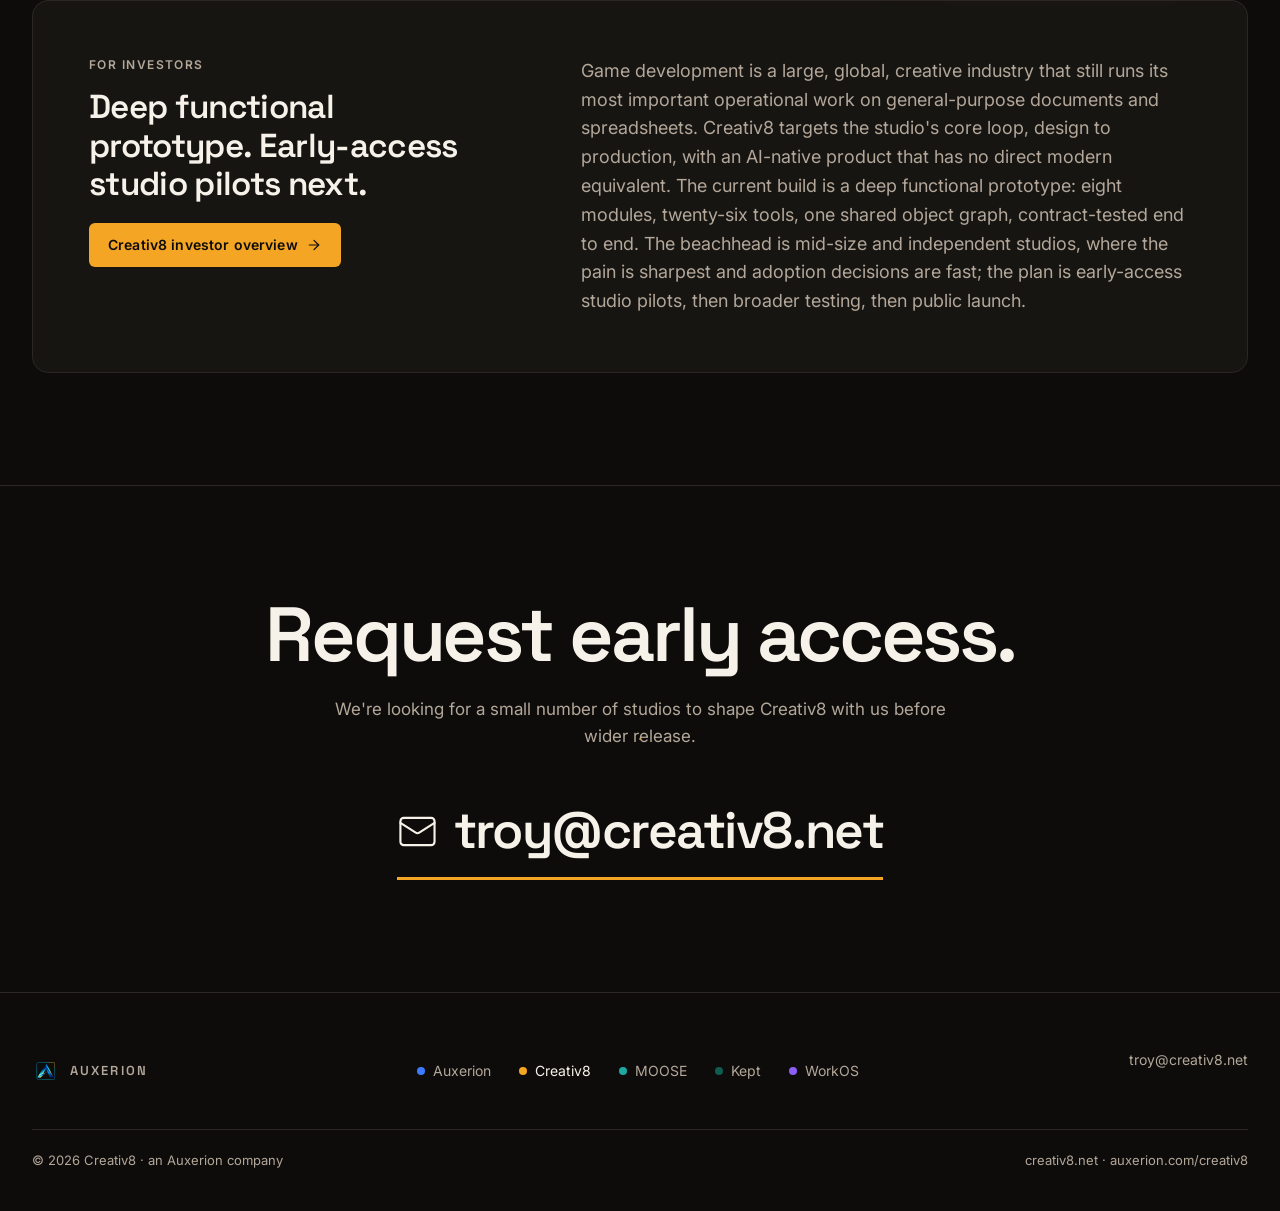
==== commit 3026892b: "Add a WorkOS page and give the platform a place in the family WorkOS is the shared operational core " ====
--- a/creativ8/index.html
+++ b/creativ8/index.html
@@ -324,7 +324,7 @@
 </main>
 <footer><div class="wrap"><div class="top">
 <a class="brand" href="/" aria-label="Auxerion"><img class="ic-mark" src="/assets/logos/auxerion-mark-2026.png" alt="" width="24" height="24" decoding="async"><span style="font-size:13px">AUXERION</span></a>
-<nav class="family" aria-label="Auxerion family"><a href="/"><span class="dot" style="background:var(--ax)"></span>Auxerion</a><a href="/creativ8" aria-current="true"><span class="dot" style="background:var(--c8)"></span>Creativ8</a><a href="/moose"><span class="dot" style="background:var(--mo)"></span>MOOSE</a><a href="/kept"><span class="dot" style="background:var(--ha)"></span>Kept</a></nav>
+<nav class="family" aria-label="Auxerion family"><a href="/"><span class="dot" style="background:var(--ax)"></span>Auxerion</a><a href="/creativ8" aria-current="true"><span class="dot" style="background:var(--c8)"></span>Creativ8</a><a href="/moose"><span class="dot" style="background:var(--mo)"></span>MOOSE</a><a href="/kept"><span class="dot" style="background:var(--ha)"></span>Kept</a><a href="/workos"><span class="dot" style="background:var(--wo)"></span>WorkOS</a></nav>
 <div><a href="mailto:troy@creativ8.net">troy@creativ8.net</a></div></div>
 <div class="bottom"><span>© 2026 Creativ8 · an Auxerion company</span><span>creativ8.net · auxerion.com/creativ8</span></div></div></footer>
 <script src="/icons.js"></script><script src="/family.js"></script><script src="/cinema.js"></script><script src="/tour.js"></script>
--- a/family.css
+++ b/family.css
@@ -1,11 +1,12 @@
-/* Auxerion family — one system, four skins. Tokens from auxerion-family-tokens.json v2.2 */
+/* Auxerion family — one system, five skins. Tokens from auxerion-family-tokens.json v2.2 */
 :root{--bg:#070B14;--bg2:#0D1424;--line:#1E2A44;--text:#F4F6FB;--text2:#9AA6C0;--accent:#3B7BFF;--accent2:#A855F7;--on-accent:#070B14;--grad:linear-gradient(135deg,#3B7BFF,#A855F7);
 --display:"Space Grotesk",system-ui,sans-serif;--body:"Inter",system-ui,sans-serif;--mono:"JetBrains Mono",ui-monospace,monospace;
 --r:6px;--rc:10px;--max:1280px;--gutter:32px;--ease:cubic-bezier(.22,1,.36,1);
---ax:#3B7BFF;--c8:#F5A524;--mo:#1FA7A0;--ha:#0F5C52;--ha-on-dark:#3E9C8C;--fambar-h:72px}
+--ax:#3B7BFF;--c8:#F5A524;--mo:#1FA7A0;--ha:#0F5C52;--ha-on-dark:#3E9C8C;--wo:#8B5CF6;--fambar-h:72px}
 body[data-brand="c8"]{--bg:#0D0C0A;--bg2:#171512;--line:#2B2722;--text:#F6F2EA;--text2:#B3A79A;--accent:#F5A524;--accent2:#E85B4B;--on-accent:#0D0C0A;--grad:linear-gradient(135deg,#F5A524,#E85B4B)}
 body[data-brand="mo"]{--bg:#F7F9FB;--bg2:#FFFFFF;--line:#D9E1EA;--text:#1B3A6B;--text2:#5B6B7C;--accent:#0E7A75;--accent2:#1B3A6B;--on-accent:#fff;--mist:#E6F4F3;--grad:linear-gradient(135deg,#1FA7A0,#1B3A6B)}
 body[data-brand="ha"]{--bg:#F6F1E8;--bg2:#FFFDF8;--line:#DDD3C3;--text:#1E2321;--text2:#5F6A66;--accent:#0F5C52;--accent2:#C9642F;--on-accent:#FFFDF8;--night:#0F1A18;--grad:linear-gradient(135deg,#0F5C52,#C9642F);--display:"Fraunces","Space Grotesk",Georgia,serif}
+body[data-brand="wo"]{--bg:#07040F;--bg2:#0E0A1C;--line:#241B40;--text:#F2EEFB;--text2:#9C93BA;--accent:#8B5CF6;--accent2:#E879F9;--on-accent:#0A0713;--grad:linear-gradient(135deg,#8B5CF6,#E879F9)}
 *{box-sizing:border-box}
 html{scroll-behavior:smooth}
 body{margin:0;background:var(--bg);color:var(--text);font-family:var(--body);font-size:18px;line-height:1.6;-webkit-font-smoothing:antialiased;text-rendering:optimizeLegibility}
@@ -27,12 +28,12 @@
 .mono{font-family:var(--mono);font-size:13px;font-variant-numeric:tabular-nums}
 :focus-visible{outline:2px solid var(--accent);outline-offset:2px}
 /* family bar */
-.fambar{display:grid;grid-template-columns:repeat(4,minmax(0,1fr));height:var(--fambar-h);background:#05070D;border-bottom:1px solid rgba(255,255,255,.08)}
+.fambar{display:grid;grid-template-columns:repeat(5,minmax(0,1fr));height:var(--fambar-h);background:#05070D;border-bottom:1px solid rgba(255,255,255,.08)}
 .ft{position:relative;display:flex;align-items:center;gap:14px;padding:0 24px;overflow:hidden;color:#fff;text-decoration:none;isolation:isolate;min-height:44px}
 .ft .mk{flex:0 0 auto;width:50px;height:50px;object-fit:contain;filter:drop-shadow(0 2px 6px rgba(0,0,0,.55));transition:transform .5s var(--ease)}
 .ft:hover .mk{transform:scale(1.06)}
 .ft .bg,.ft .ax{position:absolute;inset:0;width:100%;height:100%;object-fit:cover;z-index:-2;transform:scale(1.02);transition:transform 1.2s var(--ease),filter .6s;filter:saturate(1.1)}
-.ft .ax{background:radial-gradient(120% 140% at 15% 50%,var(--c2) 0%,var(--c) 45%,#070B14 100%)}
+.ft .ax{background:radial-gradient(120% 140% at 15% 50%,var(--c2) 0%,var(--c) 45%,var(--c3,#070B14) 100%)}
 .ft .ax i{position:absolute;border-radius:50%;border:1px solid rgba(255,255,255,.35);inset:-20% auto auto 30%;width:120px;height:120px}
 .ft .ax i:nth-child(2){inset:auto auto -60% 55%;width:180px;height:180px;border-color:rgba(255,255,255,.2)}
 .ft .ax i:nth-child(3){inset:10% 8% auto auto;width:40px;height:40px;background:rgba(255,255,255,.35);border:0;filter:blur(14px)}
@@ -48,11 +49,12 @@
 .ft.on .tx small{color:#fff}
 .ft:focus-visible{outline:2px solid #fff;outline-offset:-4px}
 /* below ~1000px the subtitle no longer fits beside a full-size mark: drop it, keep the mark large */
-@media(max-width:1000px){.ft{padding:0 18px}.ft .tx small{display:none}}
-@media(max-width:760px){:root{--fambar-h:56px}.ft{padding:0 12px;gap:9px}.ft .mk{width:34px;height:34px}.ft .tx b{font-size:14px}}
-@media(max-width:560px){.ft{padding:0 8px;gap:7px}.ft .mk{width:30px;height:30px}.ft .tx b{font-size:12px;letter-spacing:.02em}}
+@media(max-width:1240px){.ft{padding:0 16px;gap:11px}.ft .tx small{display:none}}
+@media(max-width:1000px){.ft{padding:0 12px;gap:9px}.ft .mk{width:40px;height:40px}.ft .tx b{font-size:14px}}
+@media(max-width:760px){:root{--fambar-h:56px}.ft{padding:0 8px;gap:7px}.ft .mk{width:30px;height:30px}.ft .tx b{font-size:12px;letter-spacing:.02em}}
+@media(max-width:560px){.ft{justify-content:center;padding:0 6px;gap:0}.ft .mk{width:28px;height:28px}.ft .tx{position:absolute;width:1px;height:1px;margin:-1px;padding:0;overflow:hidden;clip-path:inset(50%);white-space:nowrap;border:0}}
 /* too narrow for logo + name: show the mark alone, keep the name for screen readers */
-@media(max-width:440px){.ft{justify-content:center;padding:0 6px;gap:0}.ft .mk{width:34px;height:34px}.ft .tx{position:absolute;width:1px;height:1px;margin:-1px;padding:0;overflow:hidden;clip-path:inset(50%);white-space:nowrap;border:0}}
+@media(max-width:440px){.ft .mk{width:24px;height:24px}}
 /* nav */
 .site-nav{position:sticky;top:0;z-index:20;background:color-mix(in srgb,var(--bg) 86%,transparent);backdrop-filter:blur(12px);-webkit-backdrop-filter:blur(12px);border-bottom:1px solid var(--line)}
 .site-nav .wrap{height:64px;display:flex;align-items:center;gap:32px}
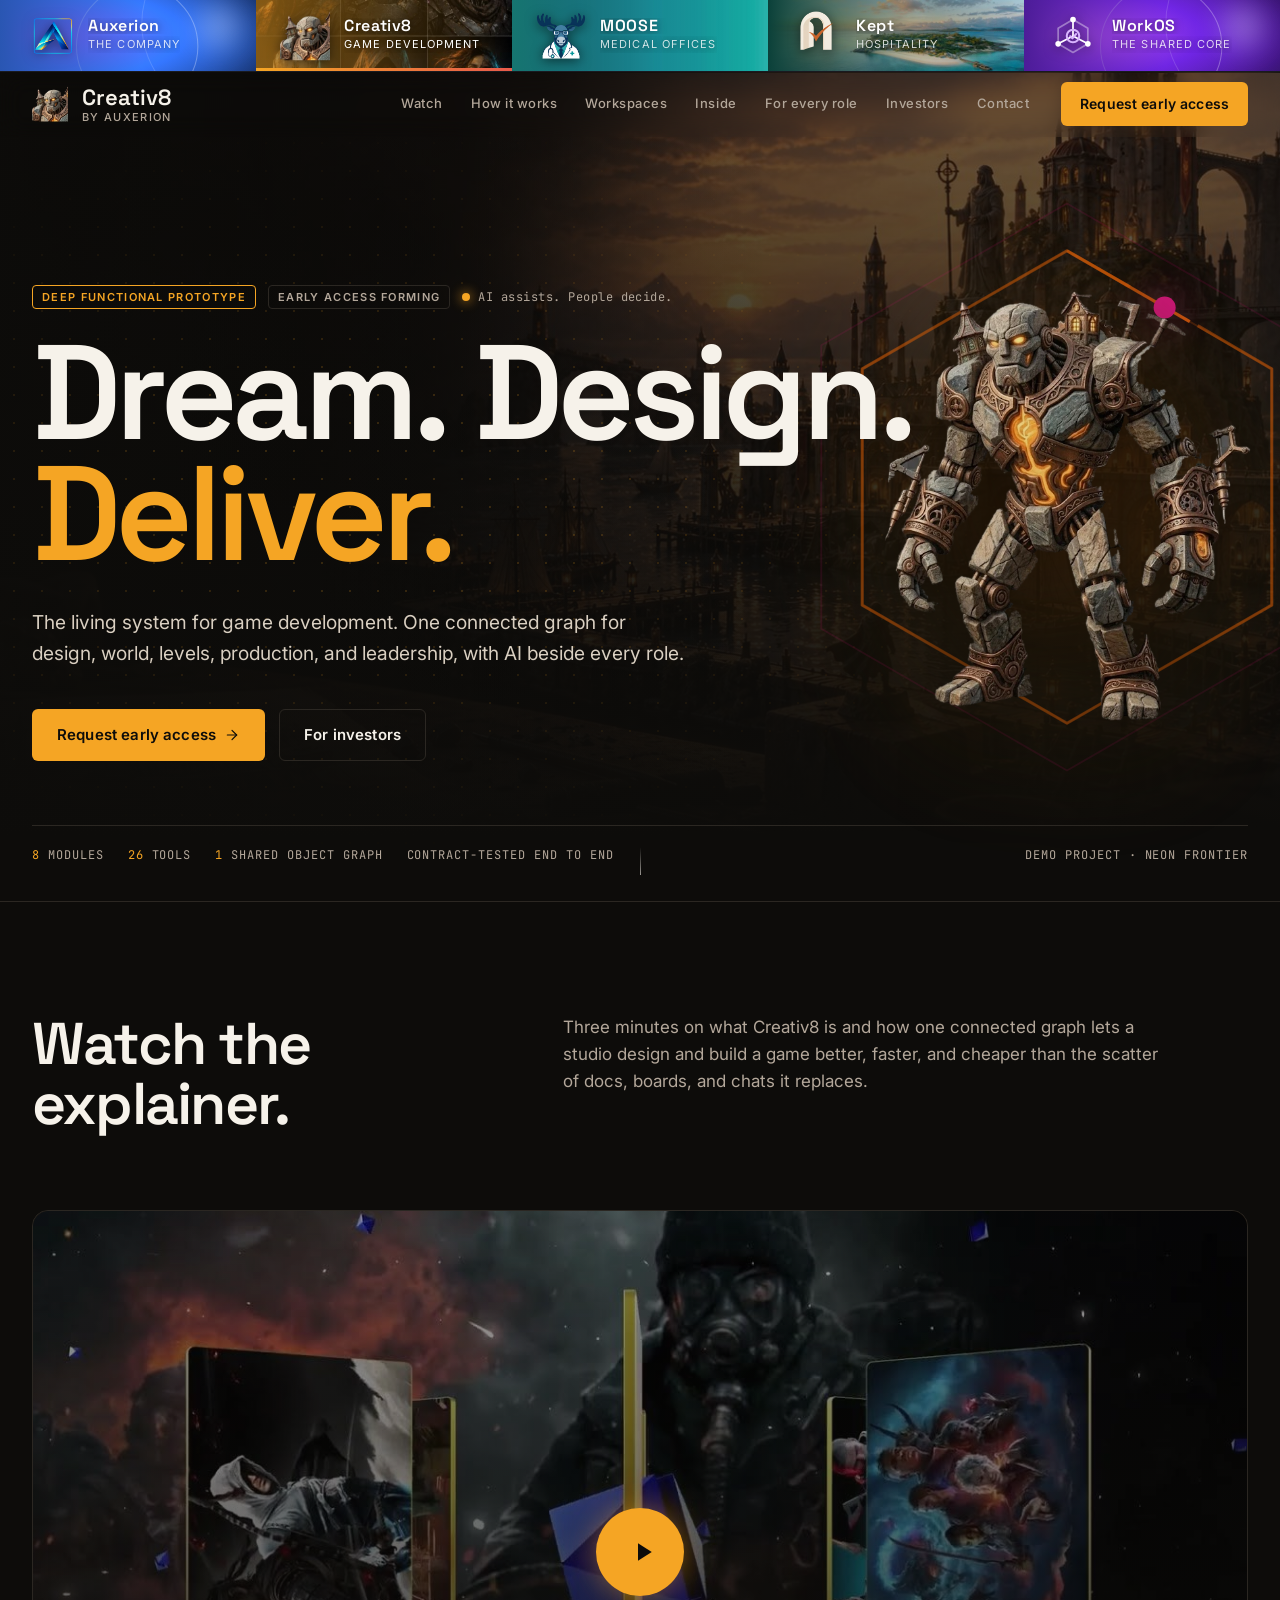
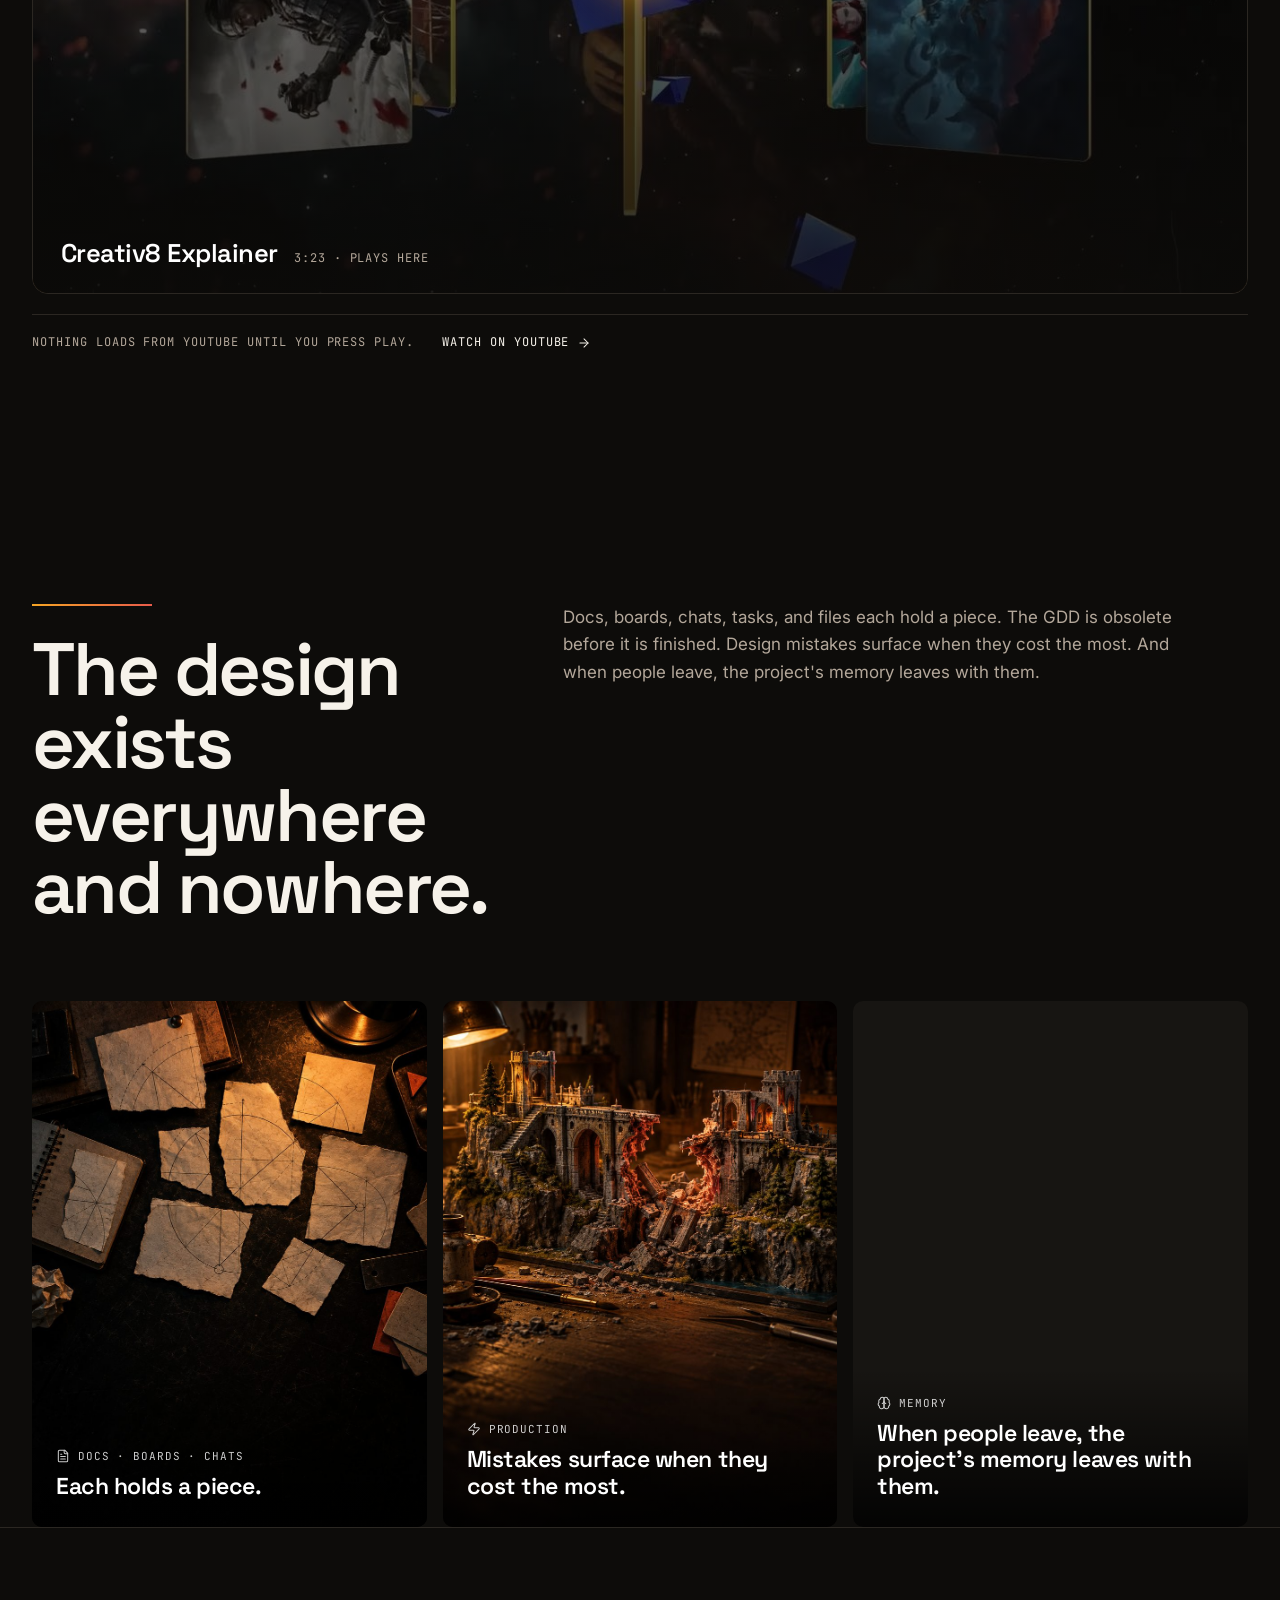
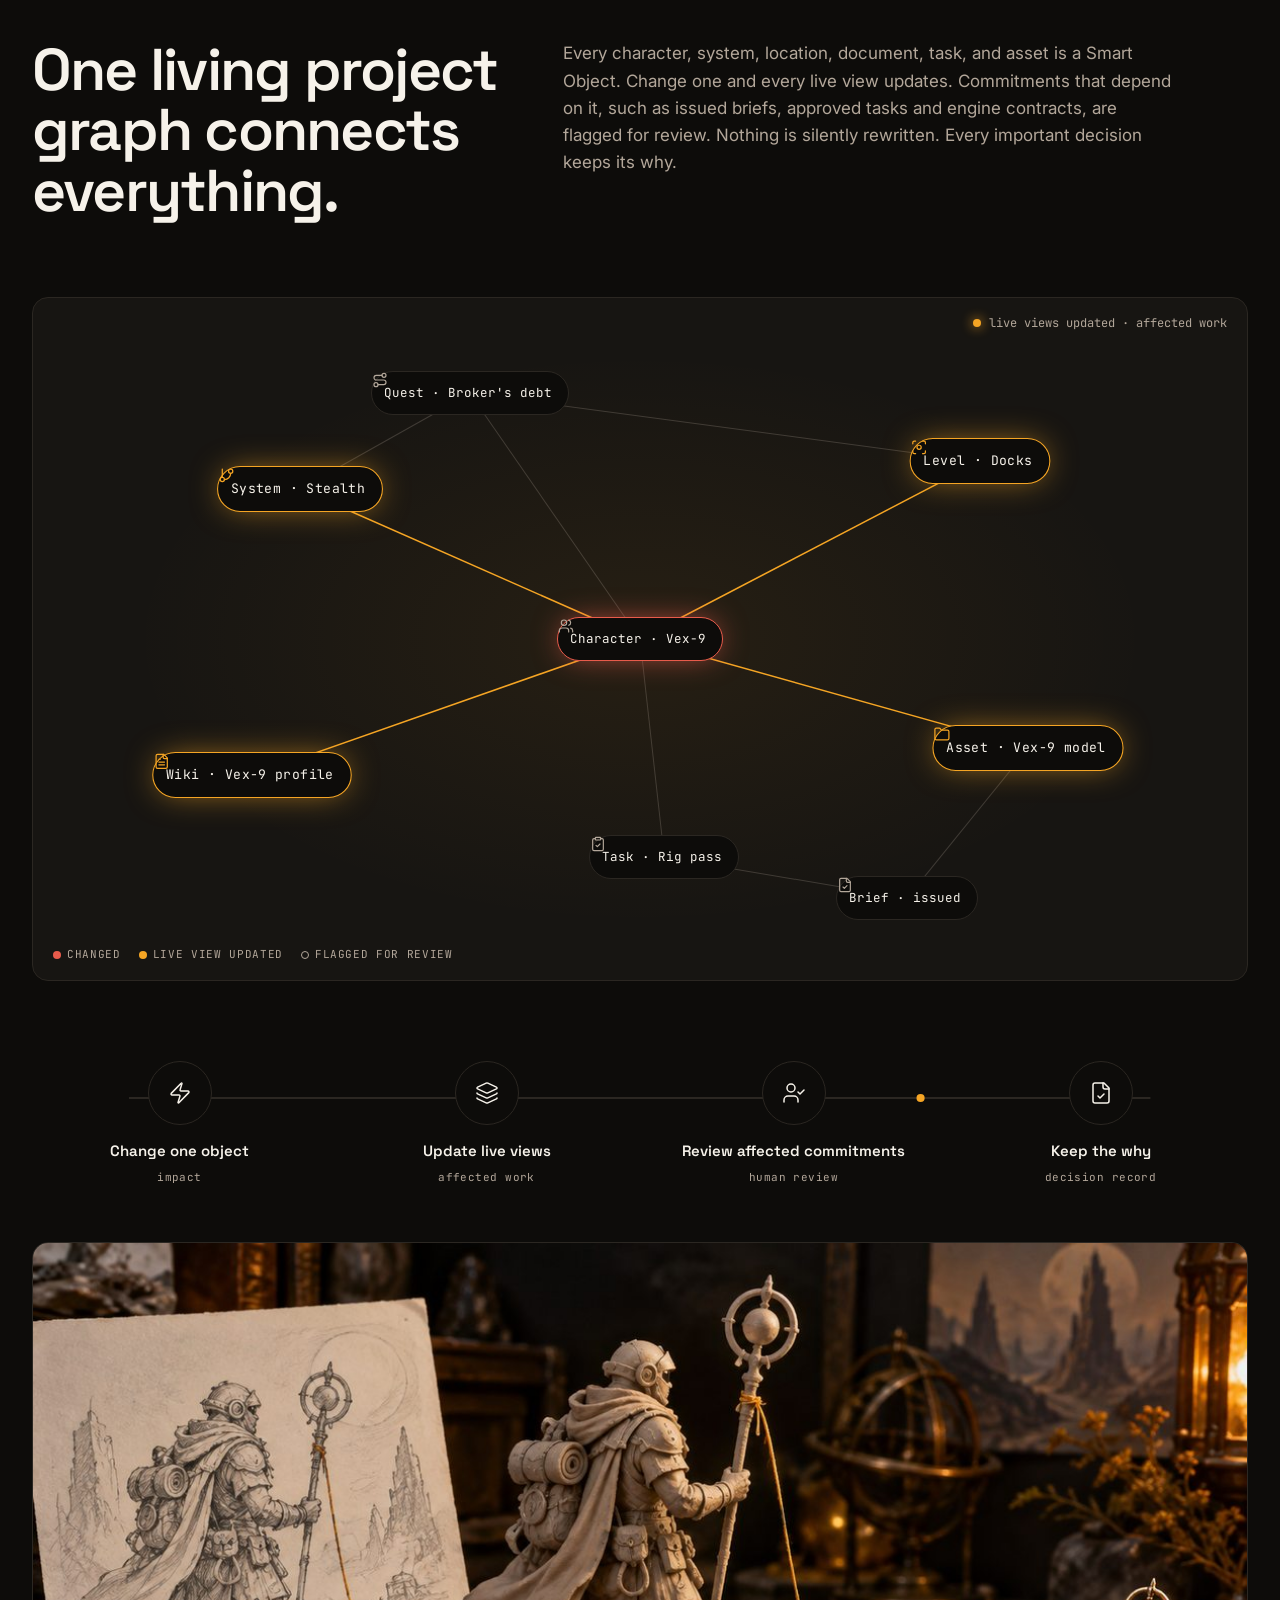
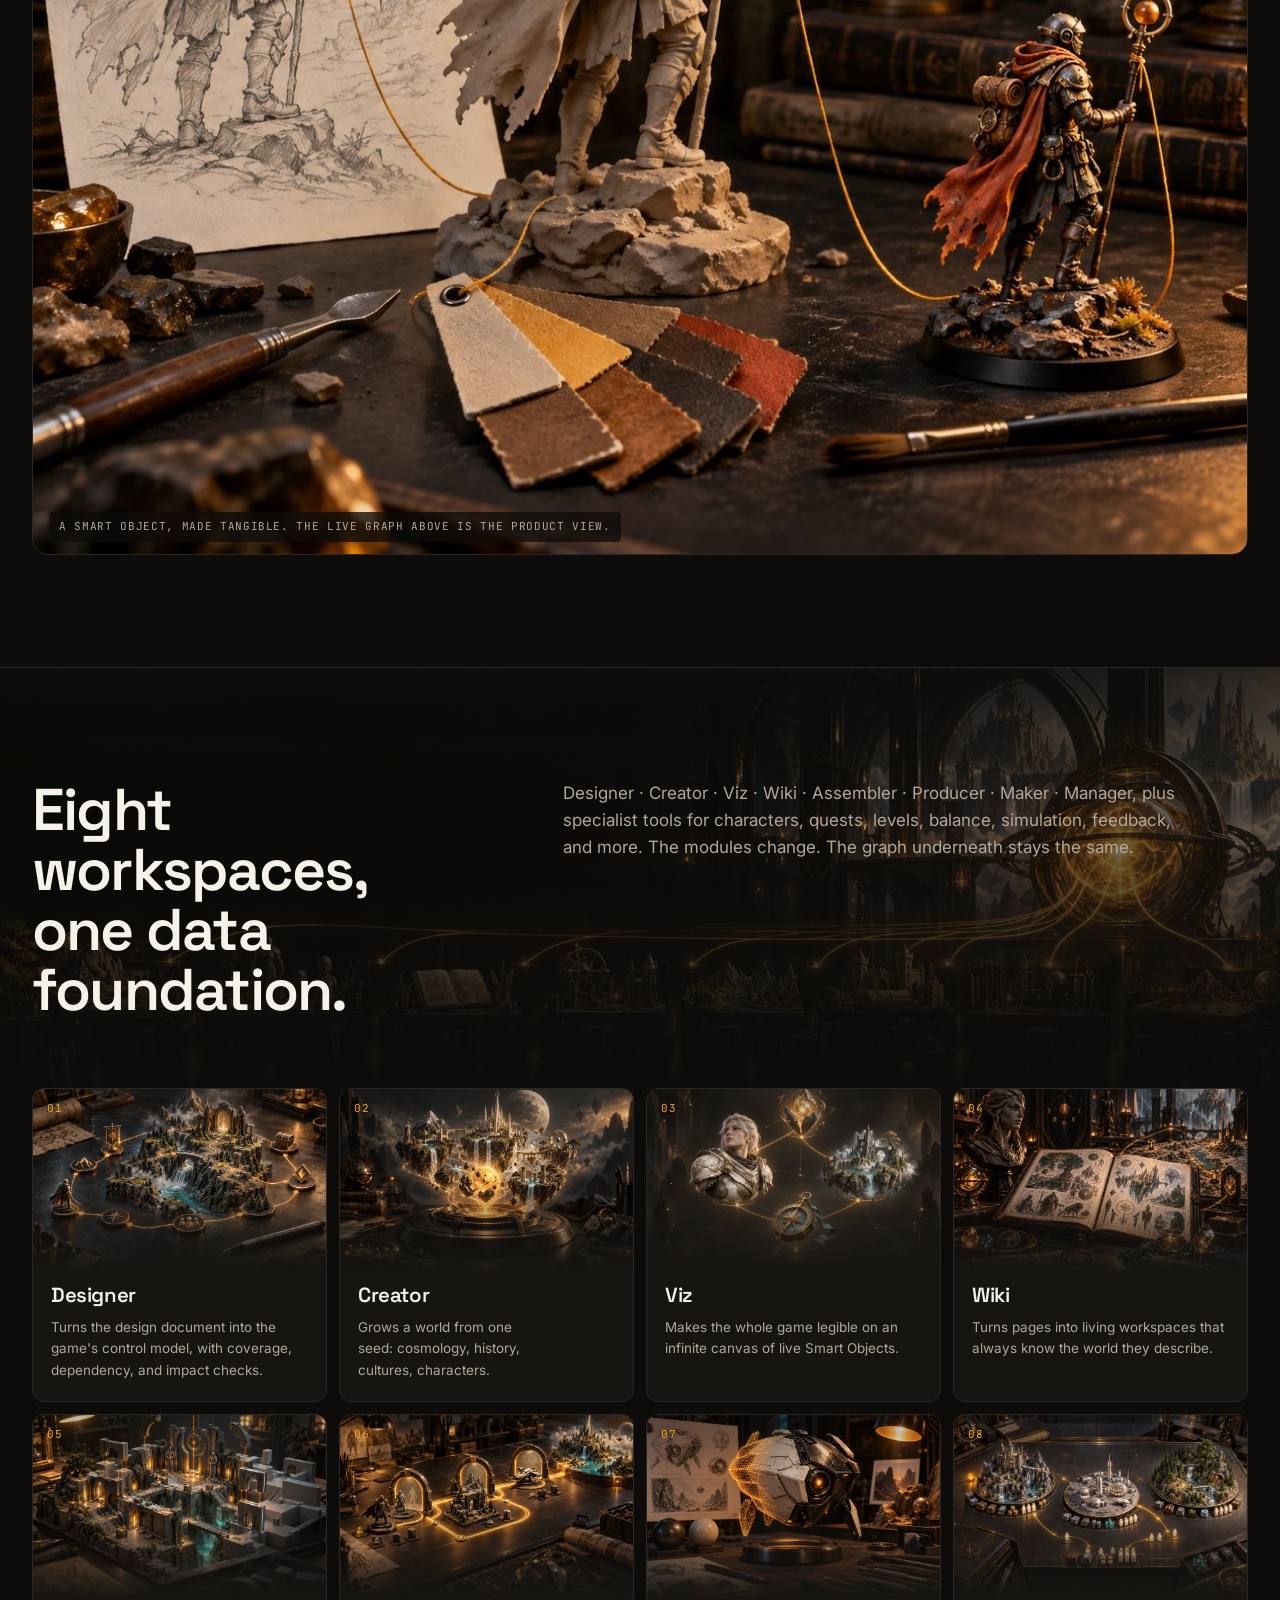
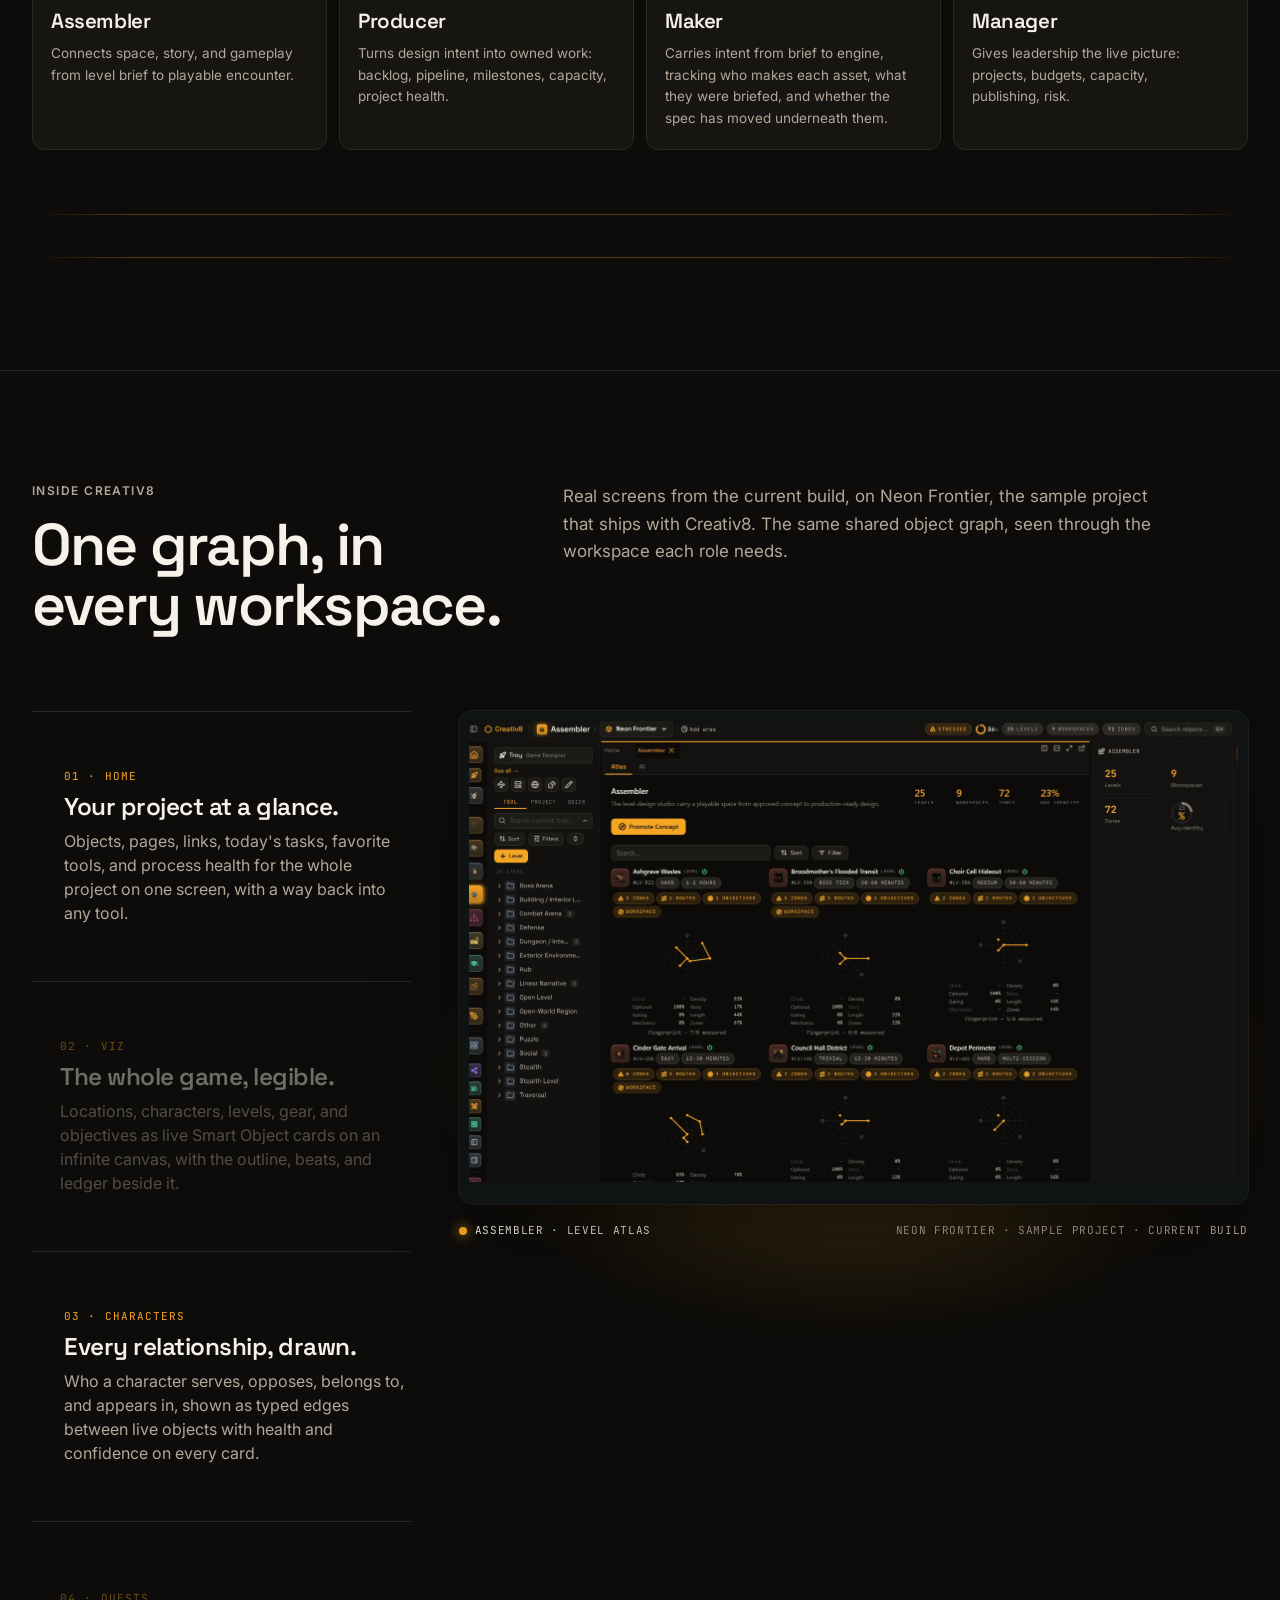
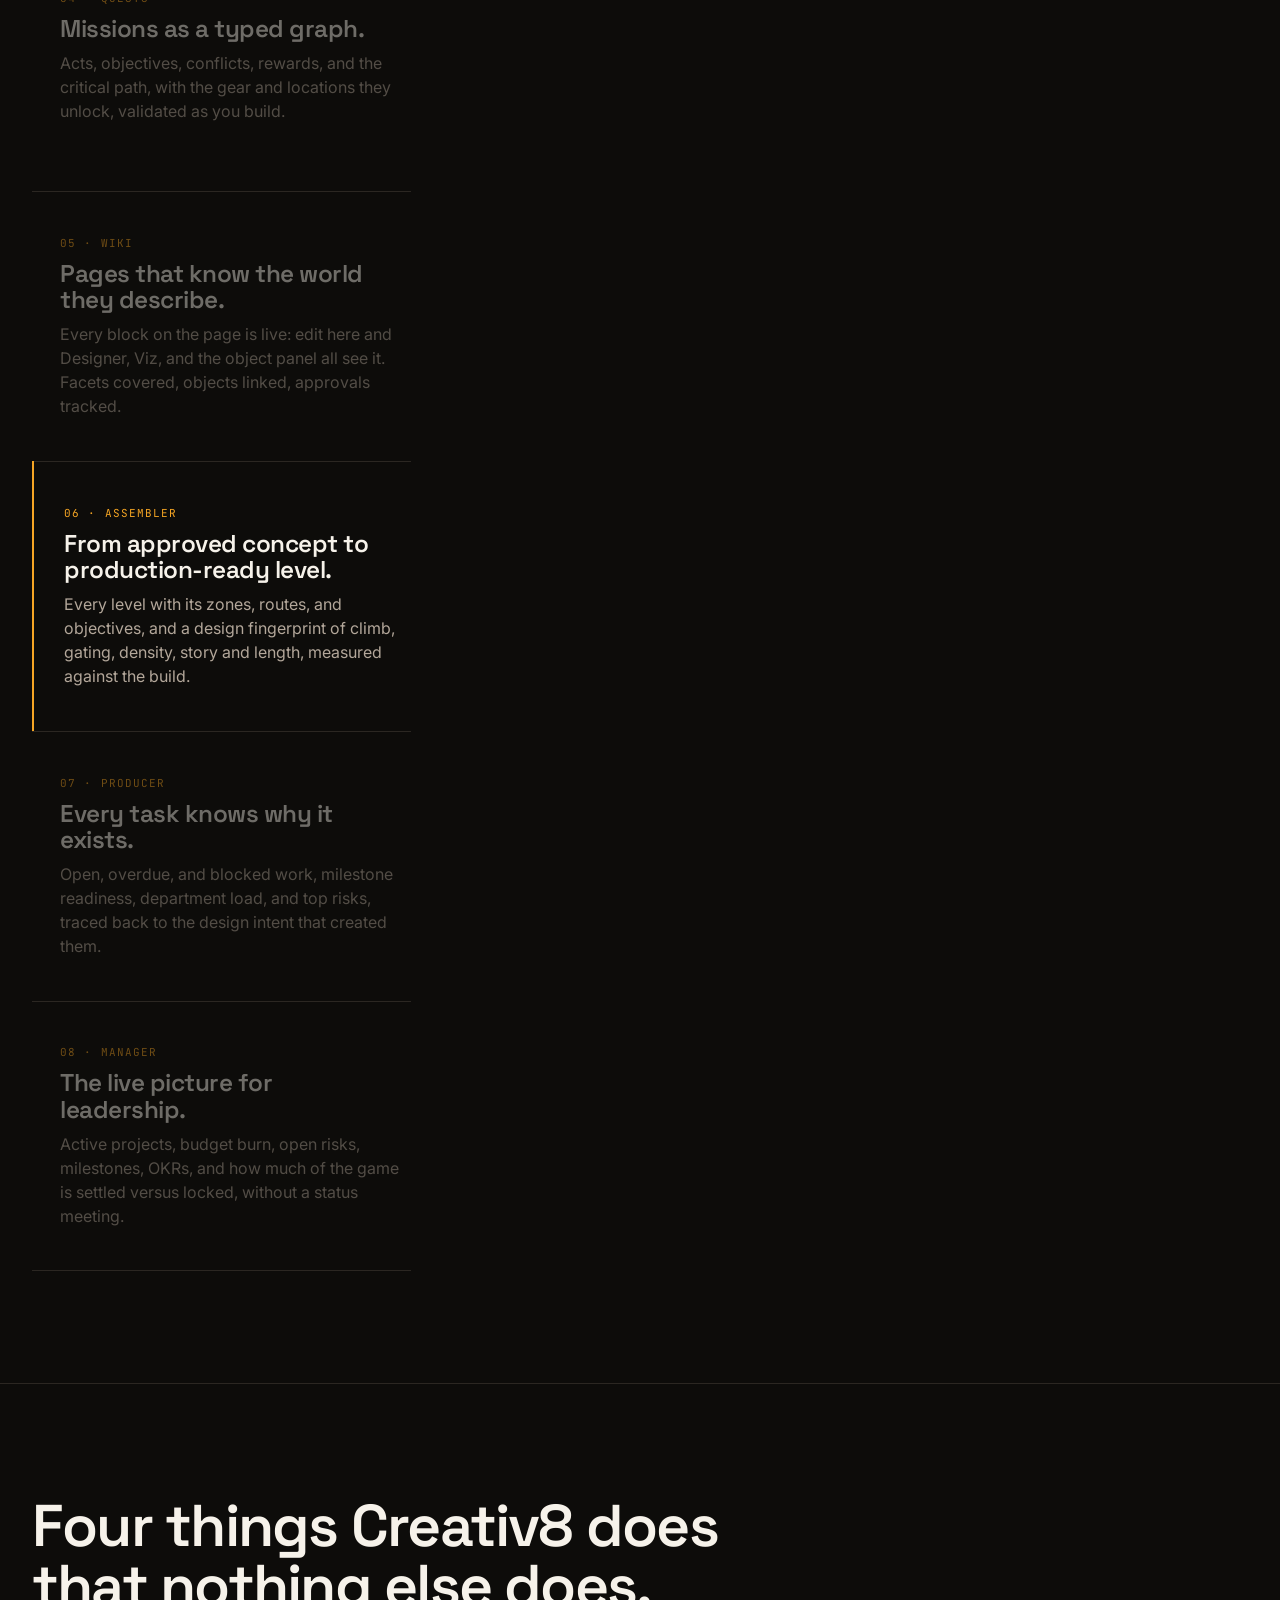
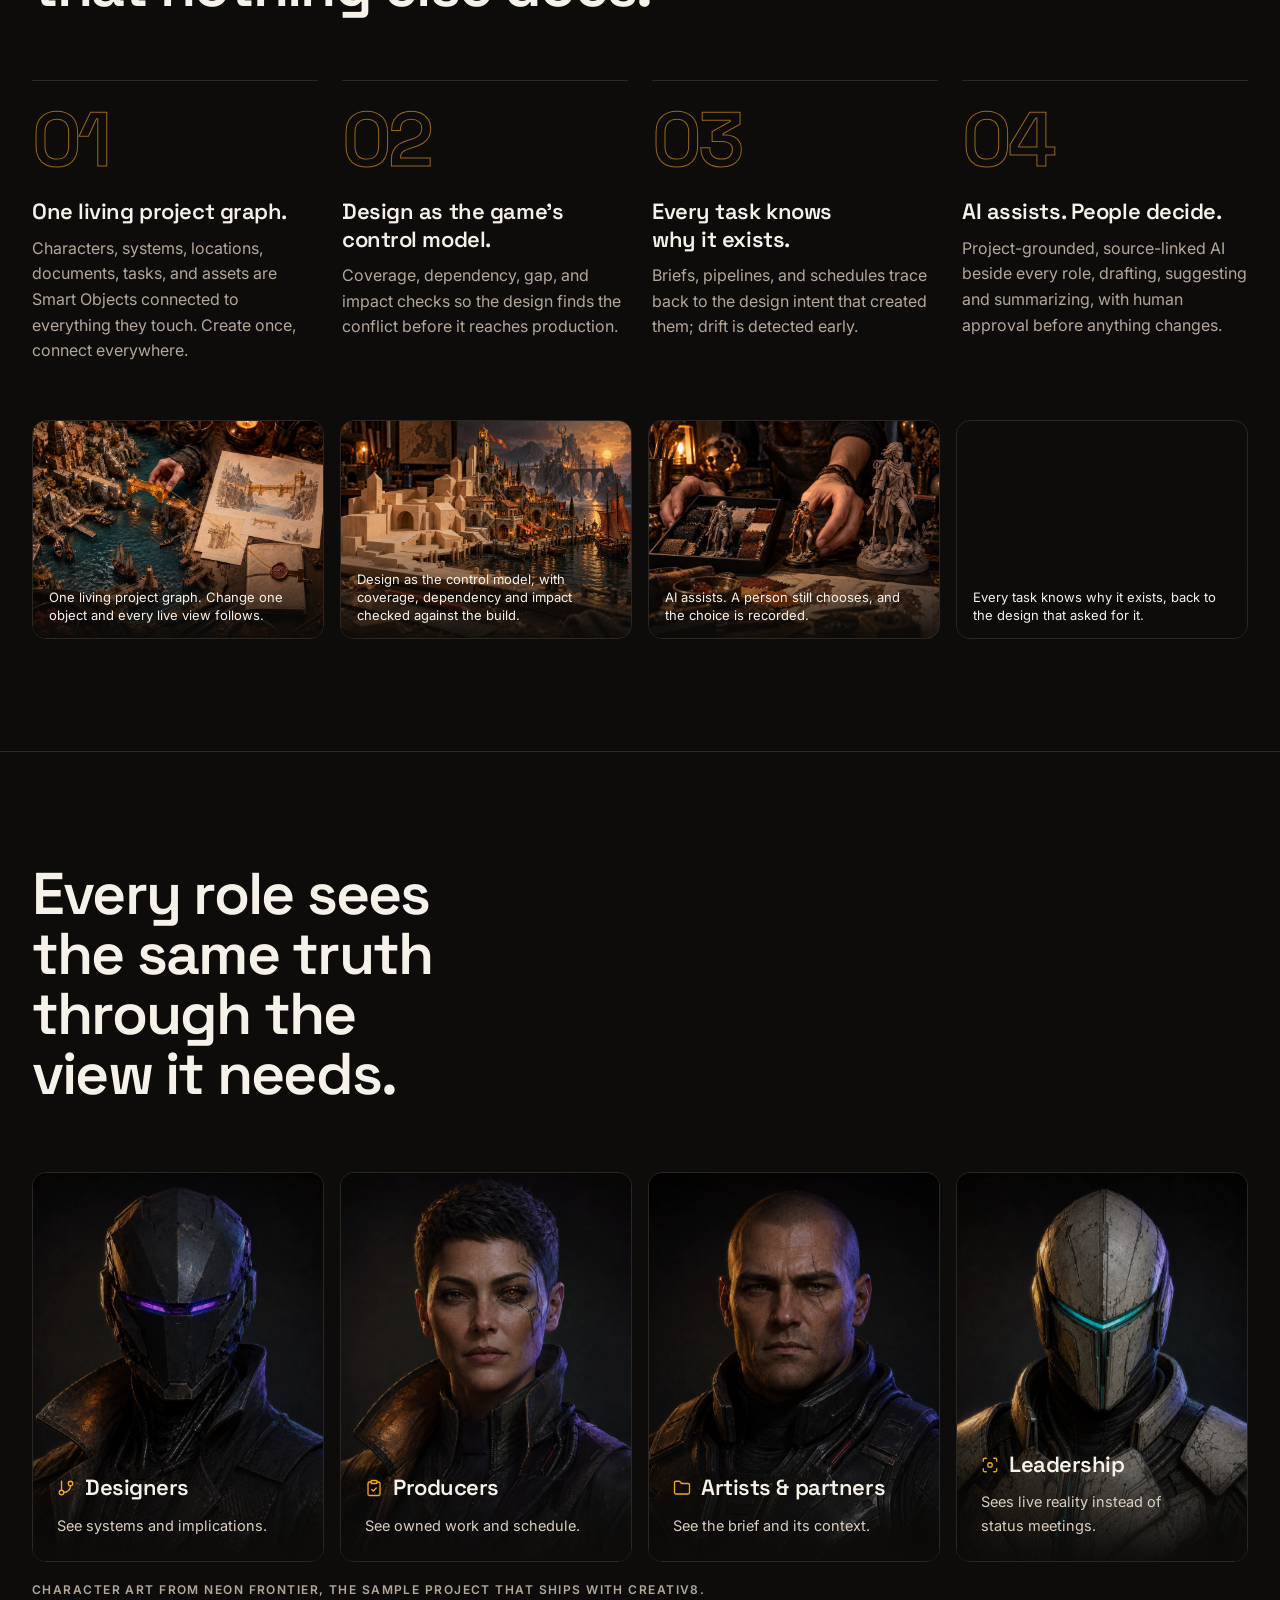
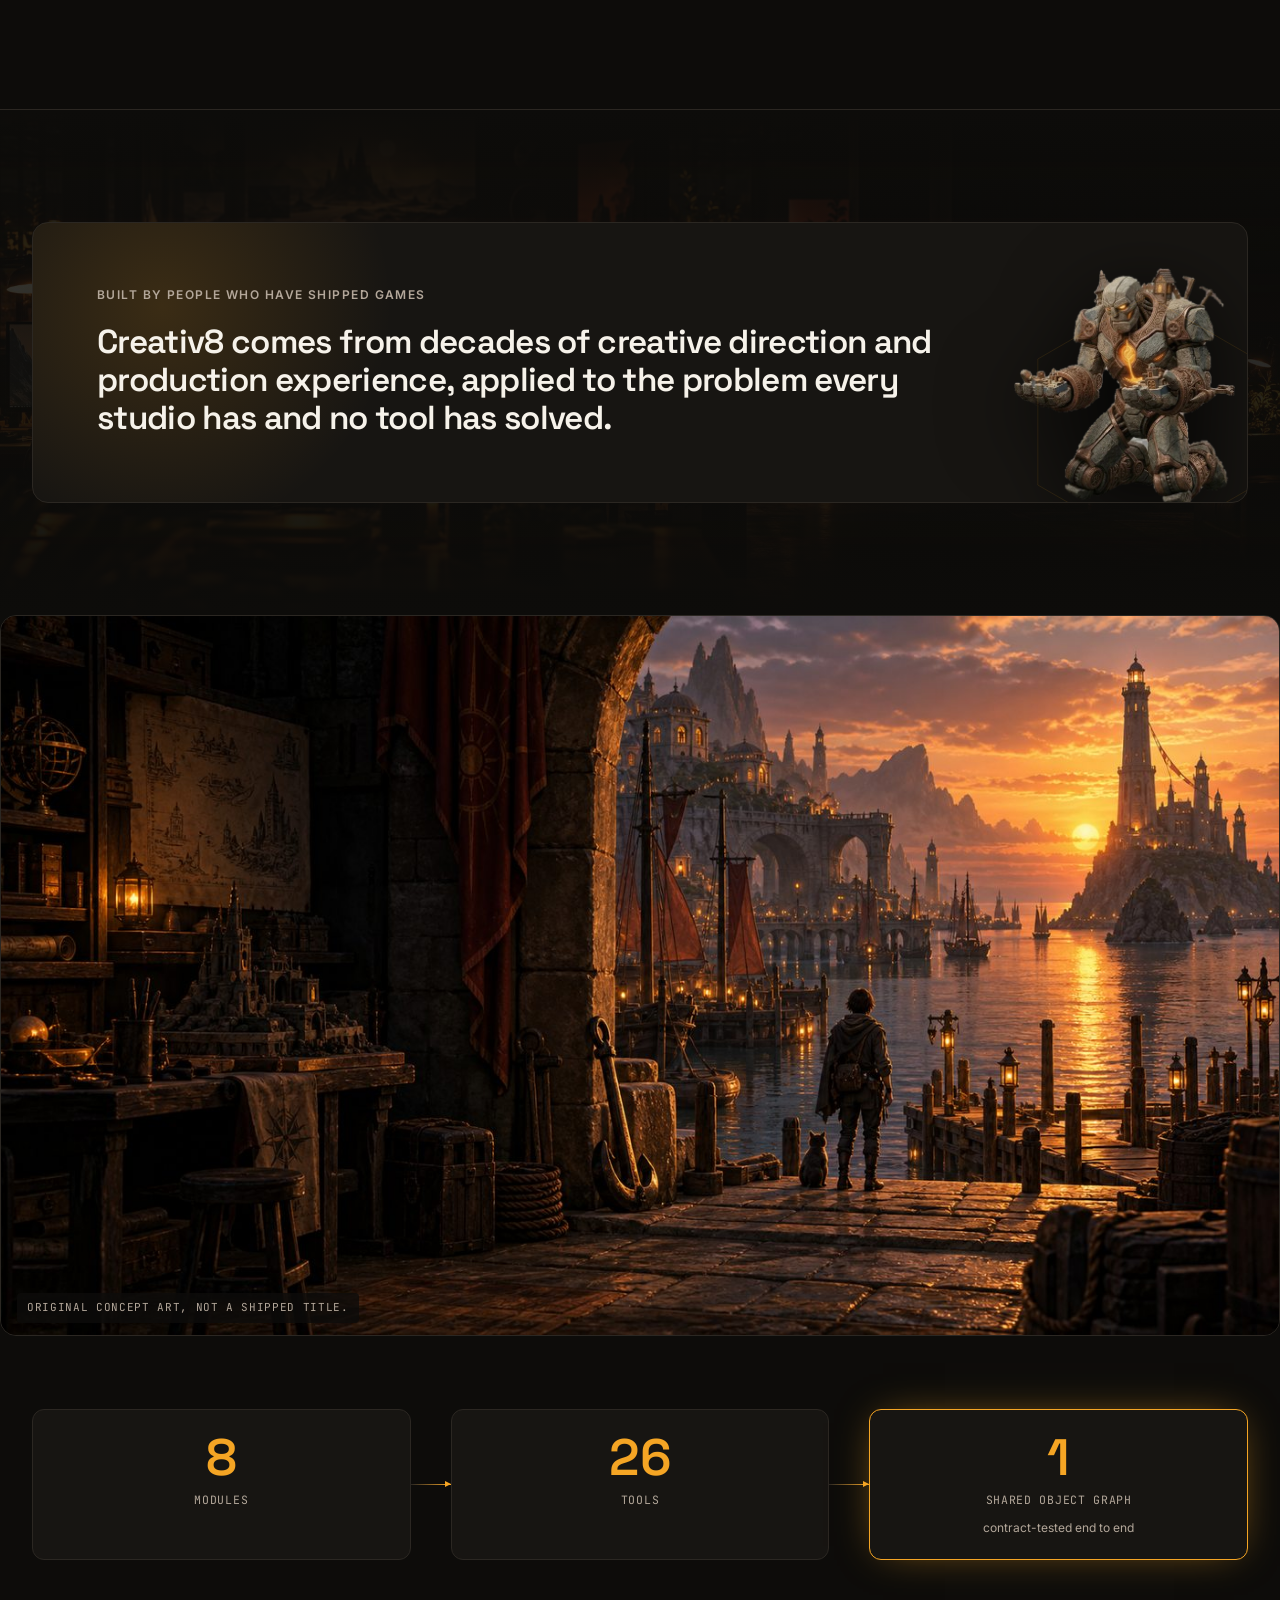
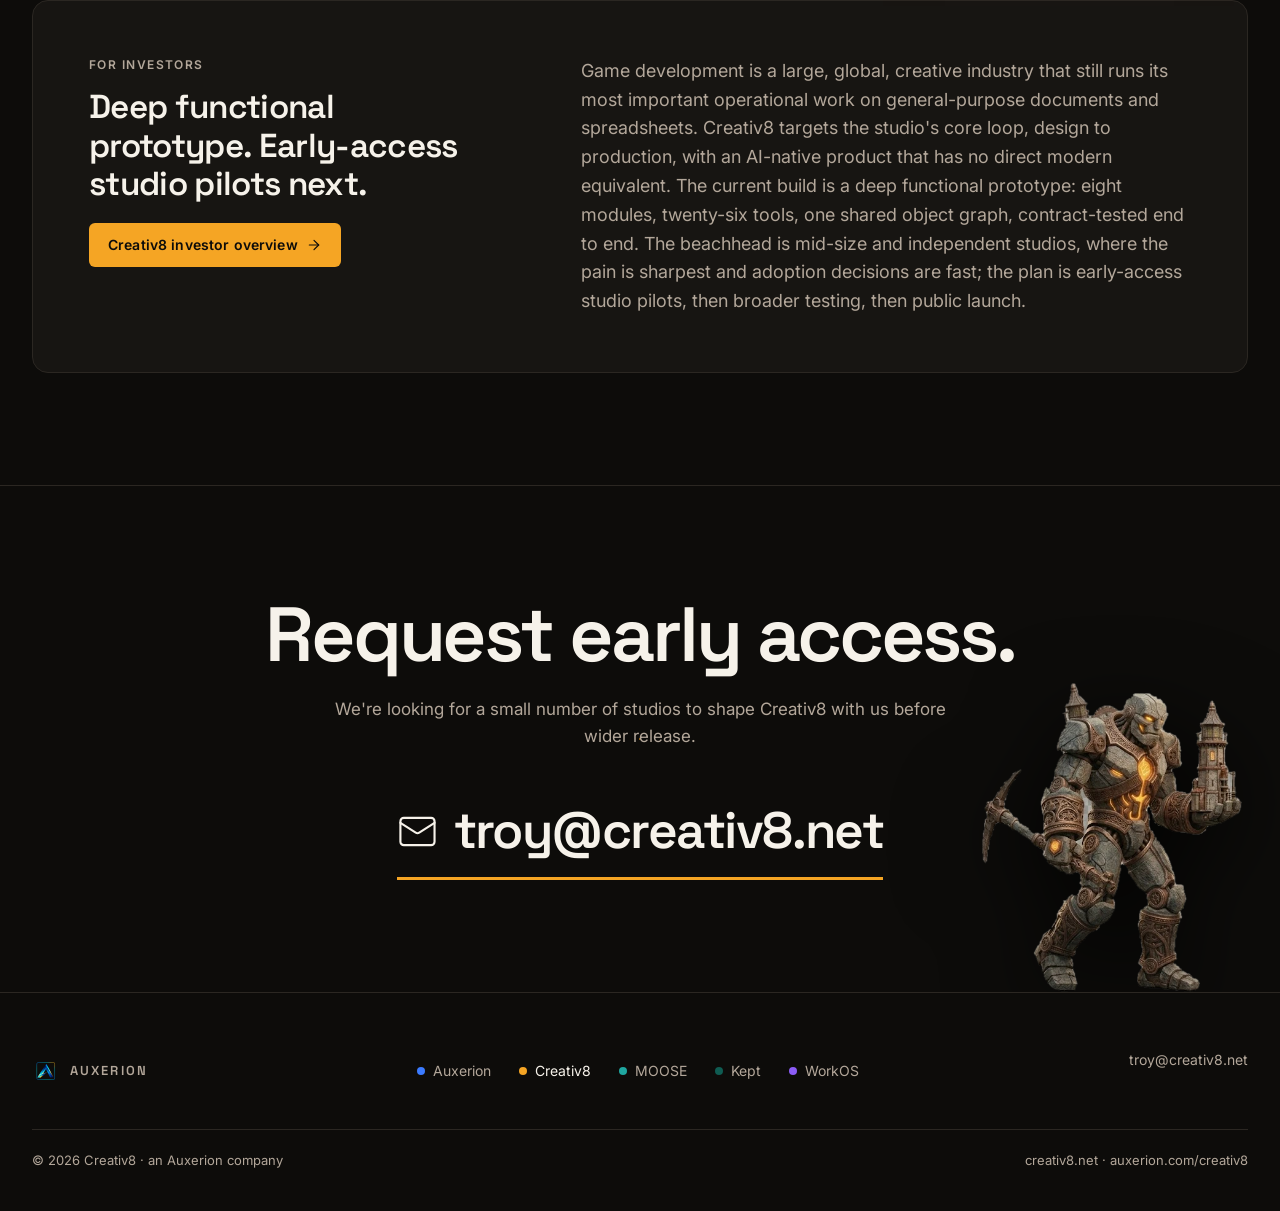
==== commit c936866e: "Give Creativ8 a golem mascot and golem logo mark" ====
--- a/creativ8/index.html
+++ b/creativ8/index.html
@@ -17,7 +17,7 @@
 <meta name="twitter:image" content="https://auxerion.com/assets/og/creativ8.jpg">
 
 <script type="application/ld+json">{"@context":"https://schema.org","@type":"VideoObject","name":"Creativ8 Explainer","description":"Learn about what Creativ8 is and how it helps you design and develop games better, faster and cheaper with our revolutionary new game development platform and tools.","thumbnailUrl":["https://auxerion.com/assets/creativ8/explainer-poster.jpg","https://i.ytimg.com/vi/kXHdyCe-Hs0/sddefault.jpg"],"uploadDate":"2024-05-22T10:24:22-07:00","duration":"PT3M23S","embedUrl":"https://www.youtube-nocookie.com/embed/kXHdyCe-Hs0","contentUrl":"https://www.youtube.com/watch?v=kXHdyCe-Hs0","url":"https://auxerion.com/creativ8#watch","publisher":{"@type":"Organization","name":"Auxerion","url":"https://auxerion.com/"}}</script>
-<link rel="icon" href="/assets/logos/creativ8-mark-2026.png">
+<link rel="icon" href="/assets/logos/creativ8-golem-favicon.png">
 <link rel="stylesheet" href="https://fonts.googleapis.com/css2?family=Space+Grotesk:wght@500;600;700&family=Inter:wght@400;500;600&family=JetBrains+Mono:wght@400&display=swap">
 <link rel="stylesheet" href="/family.css"><link rel="stylesheet" href="/cinema.css"><link rel="stylesheet" href="/tour.css">
 <style>
@@ -172,11 +172,23 @@
 .band{margin:56px 0 0;border-radius:16px;overflow:hidden;border:1px solid var(--line);position:relative}
 .band img{width:100%;height:auto;display:block}
 .band figcaption{position:absolute;left:16px;bottom:12px;font-family:var(--mono);font-size:11px;letter-spacing:.06em;text-transform:uppercase;color:var(--text2);background:var(--bandcap,rgba(0,0,0,.7));padding:6px 10px;border-radius:4px}
-.closer{--bandcap:rgba(13,12,10,.8);margin:0 0 -40px}</style></head>
+.closer{--bandcap:rgba(13,12,10,.8);margin:0 0 -40px}
+/* golem mascot */
+.hexbg .golem{position:absolute;left:50%;top:53%;transform:translate(-50%,-50%);width:58%;max-width:400px;height:auto;filter:drop-shadow(0 24px 50px rgba(0,0,0,.75)) drop-shadow(0 0 70px rgba(245,165,36,.22))}
+.quote .mascot{position:absolute;right:12px;bottom:-6px;height:min(21vw,240px);width:auto;z-index:0;pointer-events:none;filter:drop-shadow(0 18px 40px rgba(0,0,0,.75))}
+.quote p,.quote .label{position:relative;z-index:1}
+.contact{position:relative}
+.contact .wrap{position:relative;z-index:1}
+.contact .mascot{position:absolute;right:3vw;bottom:0;width:min(22vw,260px);height:auto;z-index:0;pointer-events:none;filter:drop-shadow(0 20px 44px rgba(0,0,0,.75))}
+@media(max-width:1100px){.quote .mascot,.contact .mascot{display:none}}
+@media(max-width:960px){.hexbg .golem{width:66%;max-width:320px}}
+@media(prefers-reduced-motion:no-preference){.hexbg .golem{animation:golemfloat 9s ease-in-out infinite}}
+@keyframes golemfloat{0%,100%{transform:translate(-50%,-50%)}50%{transform:translate(-50%,calc(-50% - 10px))}}
+</style></head>
 <body data-brand="c8"><template id="__bundler_thumbnail"><svg xmlns="http://www.w3.org/2000/svg" viewBox="0 0 100 100"><rect width="100" height="100" fill="#0D0C0A"/><text x="50" y="50" text-anchor="middle" dominant-baseline="central" font-family="Space Grotesk,system-ui,sans-serif" font-weight="700" font-size="30" fill="#F5A524">C8</text></svg></template>
 <script src="/familybar.js"></script>
 <header class="site-nav"><span class="progress" aria-hidden="true"></span><div class="wrap">
-<a class="brand product" href="/creativ8" aria-label="Creativ8 home"><img class="ic-mark" src="/assets/logos/creativ8-mark-2026.png" alt="" width="36" height="36" decoding="async"><span>Creativ8<span class="by">by Auxerion</span></span></a>
+<a class="brand product" href="/creativ8" aria-label="Creativ8 home"><img class="ic-mark" src="/assets/logos/creativ8-golem-mark-2026.webp" alt="" width="36" height="36" decoding="async"><span>Creativ8<span class="by">by Auxerion</span></span></a>
 <nav class="links" id="links" aria-label="Primary"><a href="#watch">Watch</a><a href="#how">How it works</a><a href="#modules">Workspaces</a><a href="#inside">Inside</a><a href="#roles">For every role</a><a href="#investors">Investors</a><a href="#contact">Contact</a></nav>
 <a class="btn primary nav-cta" href="#contact">Request early access</a>
 <button class="menu-btn" aria-expanded="false" aria-controls="links">Menu</button>
@@ -191,7 +203,7 @@
 <path class="h h3" d="M200 50L330 125L330 275L200 350L70 275L70 125Z"/>
 <path class="h" style="animation:none;stroke:rgba(248,105,8,.45);stroke-width:2" d="M283 97.5L330 125L330 275L200 350L70 275L70 125L200 50L240 73"/>
 <circle class="dot" cx="262" cy="86" r="7"/>
-<image class="mk" href="/assets/logos/creativ8-mark-2026.png" x="130" y="130" width="140" height="140"/></svg></div>
+</svg><img class="golem" src="/assets/creativ8/golem-hero.webp" alt="" width="542" height="638" fetchpriority="high" decoding="async"></div>
 <div class="wrap"><div class="copy">
 <div class="eyebrow reveal in"><span class="tag accent">Deep functional prototype</span><span class="tag">Early access forming</span><span class="live"><i></i>AI assists. People decide.</span></div>
 <h1 class="words"><span>Dream.</span> <span>Design.</span> <span class="a">Deliver.</span></h1>
@@ -306,7 +318,7 @@
 <div class="rcard reveal d3"><img src="/assets/creativ8/wardin.jpg" alt="Wardin, Neon Frontier character concept" loading="lazy"><div class="t"><b><svg class="ic"><use href="#i-scan"/></svg>Leadership</b><p>Sees live reality instead of status meetings.</p></div></div>
 </div><p class="label reveal" style="margin-top:20px;color:var(--text2)">Character art from Neon Frontier, the sample project that ships with Creativ8.</p></div></section>
 
-<section class="block builtby" data-screen-label="Built by"><div class="bbbg" aria-hidden="true"><img src="/assets/creativ8/builtby-team.jpg" alt="" width="1983" height="793" loading="lazy" decoding="async"></div><div class="wrap"><div class="quote reveal"><span class="label" style="display:block;margin-bottom:20px;position:relative">Built by people who have shipped games</span><p>Creativ8 comes from decades of creative direction and production experience, applied to the problem every studio has and no tool has solved.</p><svg class="hx" viewBox="0 0 400 400" aria-hidden="true"><path d="M200 20L356 110L356 290L200 380L44 290L44 110Z"/></svg></div></div></section>
+<section class="block builtby" data-screen-label="Built by"><div class="bbbg" aria-hidden="true"><img src="/assets/creativ8/builtby-team.jpg" alt="" width="1983" height="793" loading="lazy" decoding="async"></div><div class="wrap"><div class="quote reveal"><span class="label" style="display:block;margin-bottom:20px;position:relative">Built by people who have shipped games</span><p>Creativ8 comes from decades of creative direction and production experience, applied to the problem every studio has and no tool has solved.</p><img class="mascot" src="/assets/creativ8/golem-offer.webp" alt="" width="452" height="491" loading="lazy" decoding="async" aria-hidden="true"><svg class="hx" viewBox="0 0 400 400" aria-hidden="true"><path d="M200 20L356 110L356 290L200 380L44 290L44 110Z"/></svg></div></div></section>
 
 
 <figure class="band closer reveal"><img src="/assets/creativ8/v2/world-ready.jpg" alt="A finished harbour world seen from the workbench it was built on" width="1400" height="788" loading="lazy" decoding="async"><figcaption>Original concept art, not a shipped title.</figcaption></figure>
@@ -316,7 +328,7 @@
 <p>Game development is a large, global, creative industry that still runs its most important operational work on general-purpose documents and spreadsheets. Creativ8 targets the studio's core loop, design to production, with an AI-native product that has no direct modern equivalent. The current build is a deep functional prototype: eight modules, twenty-six tools, one shared object graph, contract-tested end to end. The beachhead is mid-size and independent studios, where the pain is sharpest and adoption decisions are fast; the plan is early-access studio pilots, then broader testing, then public launch.</p>
 </div></div></section>
 
-<section class="block contact" id="contact" data-screen-label="Contact"><div class="halo" aria-hidden="true"><i></i><i></i><i></i></div><div class="wrap">
+<section class="block contact" id="contact" data-screen-label="Contact"><div class="halo" aria-hidden="true"><i></i><i></i><i></i></div><img class="mascot" src="/assets/creativ8/golem-forge.webp" alt="" width="423" height="503" loading="lazy" decoding="async" aria-hidden="true"><div class="wrap">
 <h2 class="reveal">Request early access.</h2>
 <p class="lede reveal d1">We're looking for a small number of studios to shape Creativ8 with us before wider release.</p>
 <a class="big reveal d2" href="mailto:troy@creativ8.net?subject=Creativ8%20early%20access"><svg class="ic"><use href="#i-mail"/></svg>troy@creativ8.net</a>
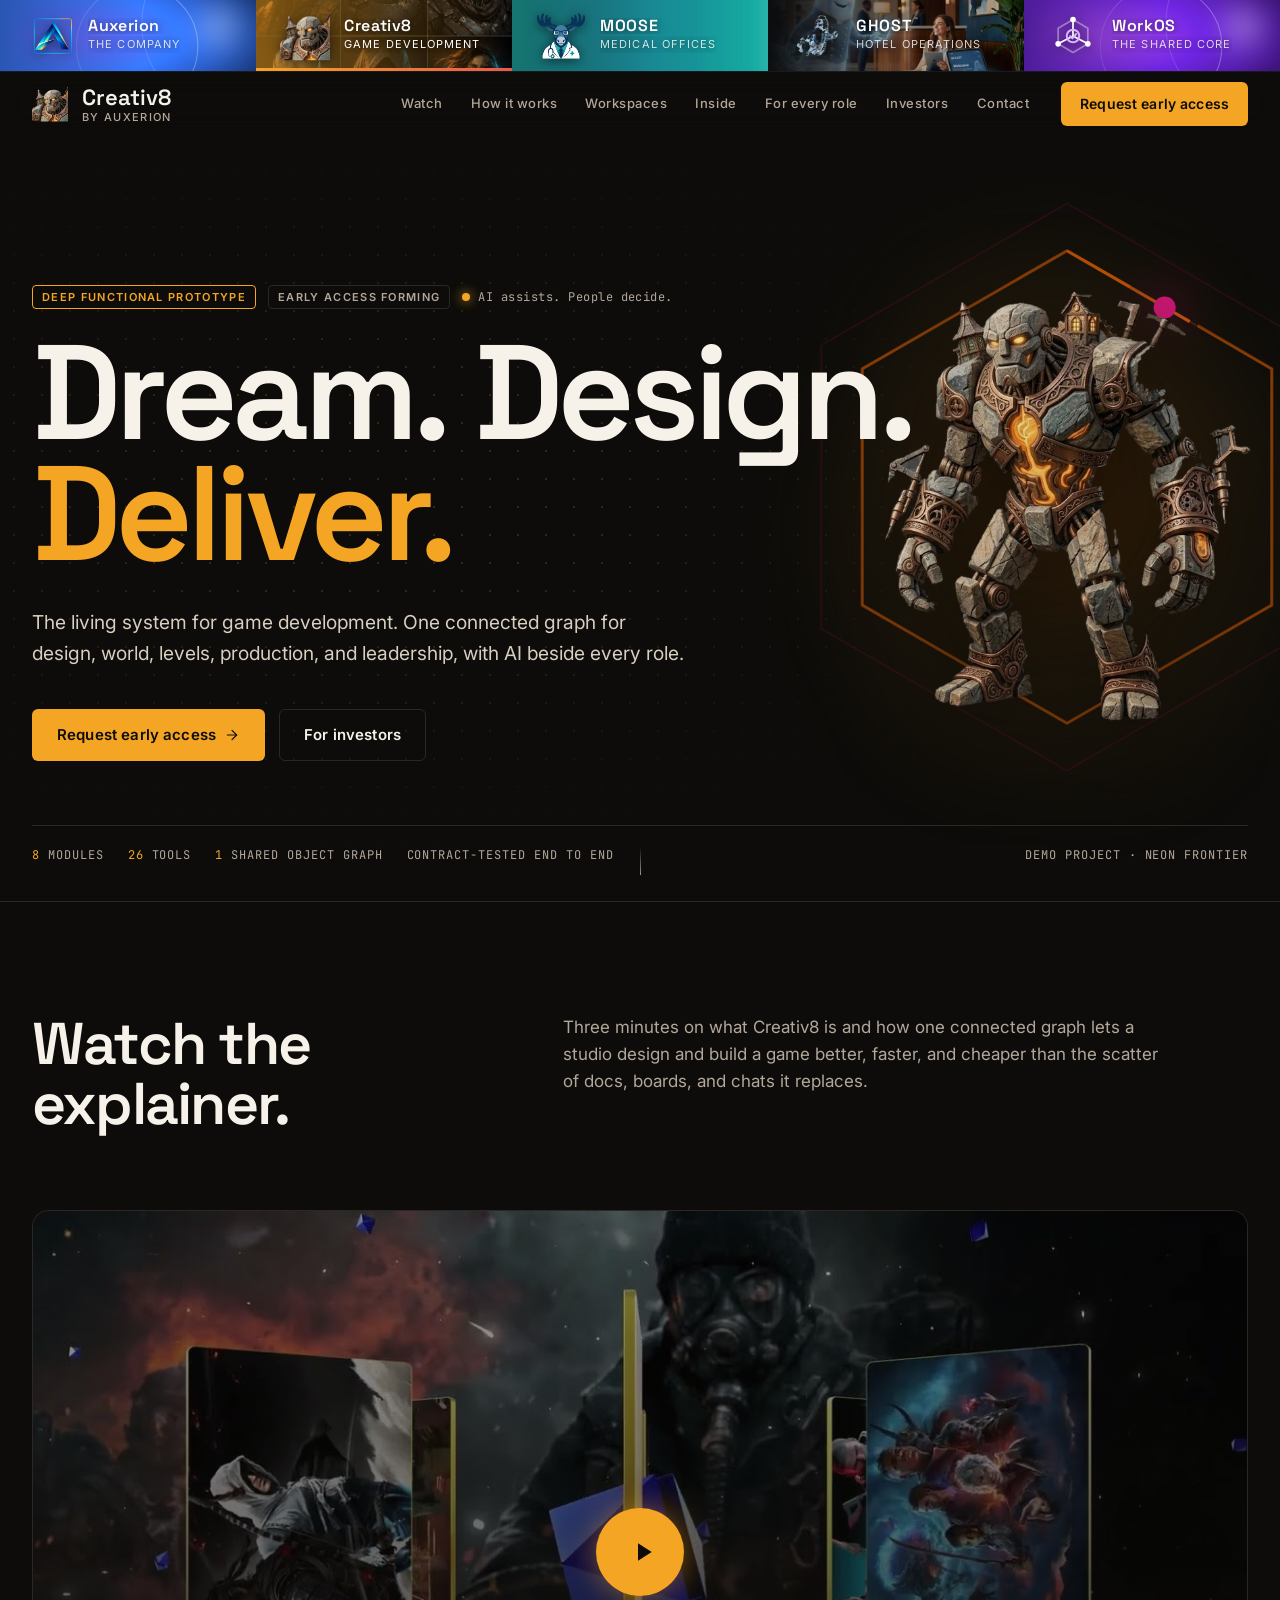
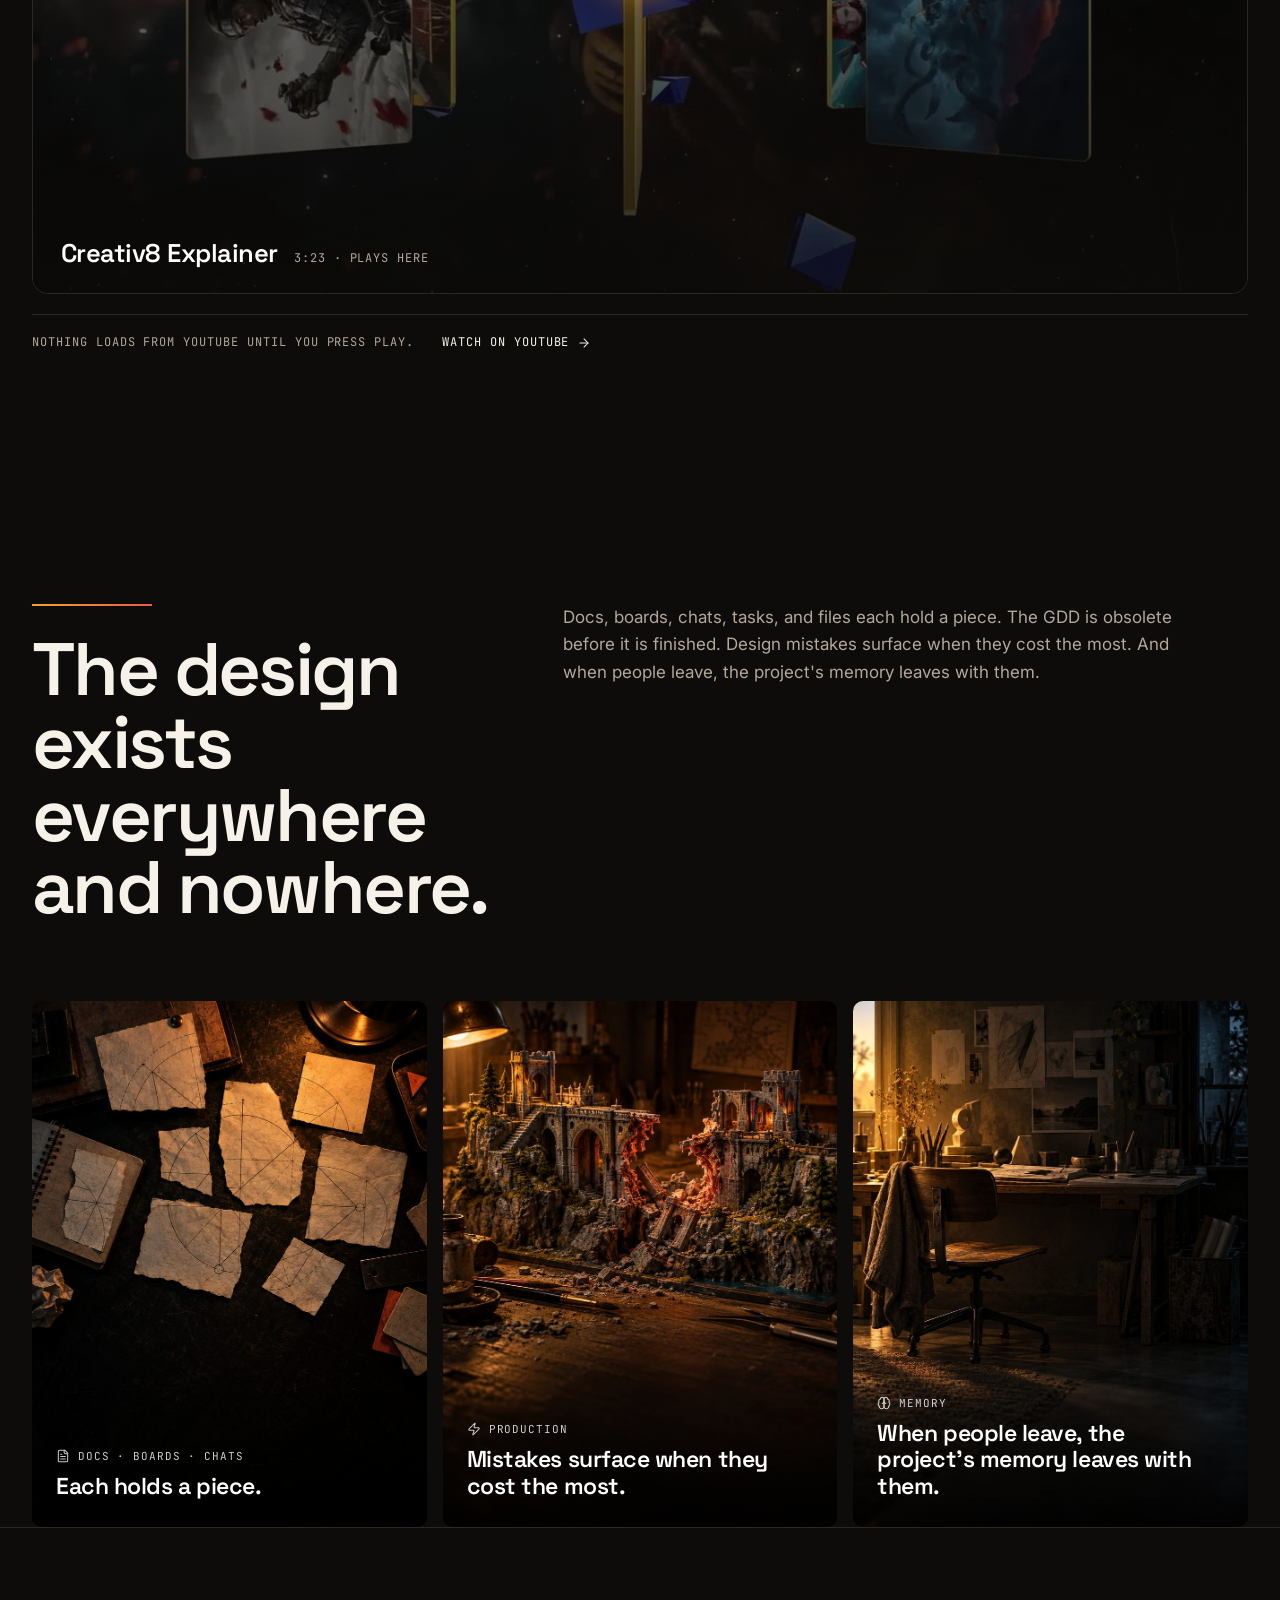
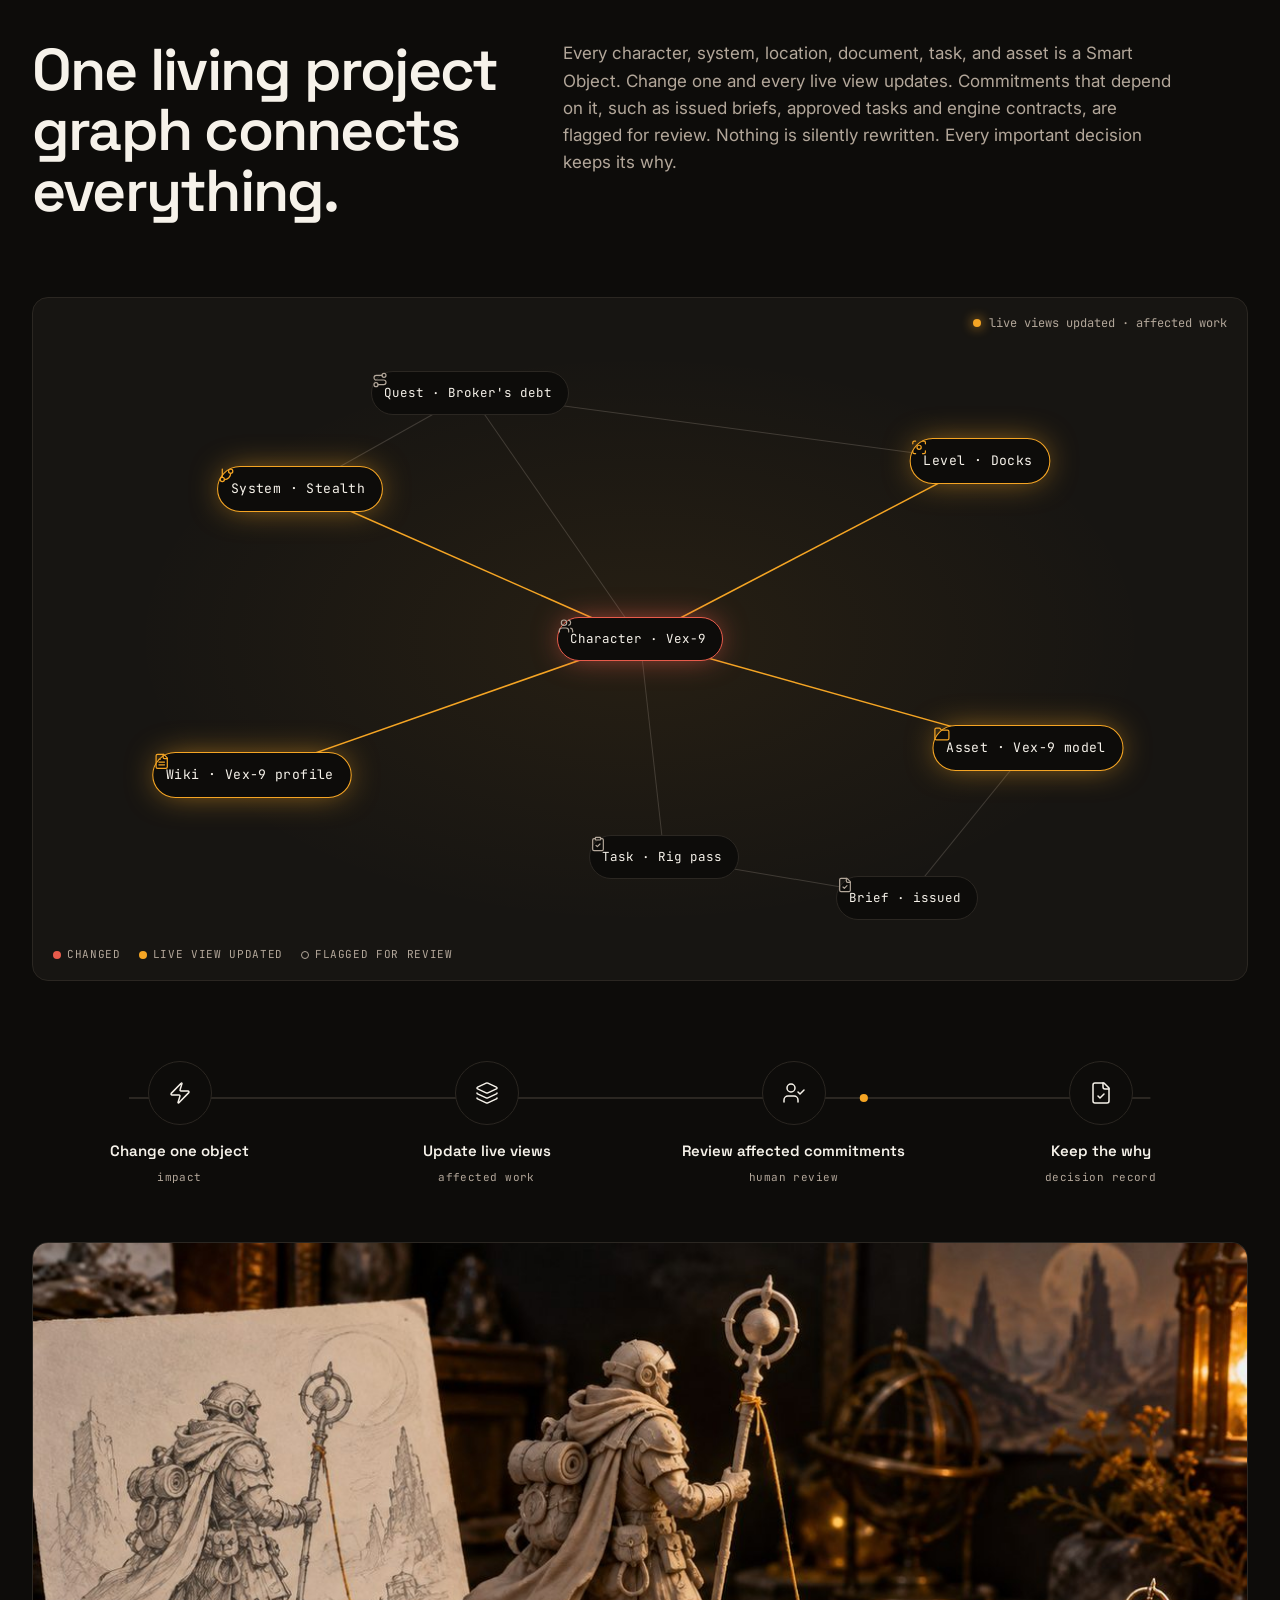
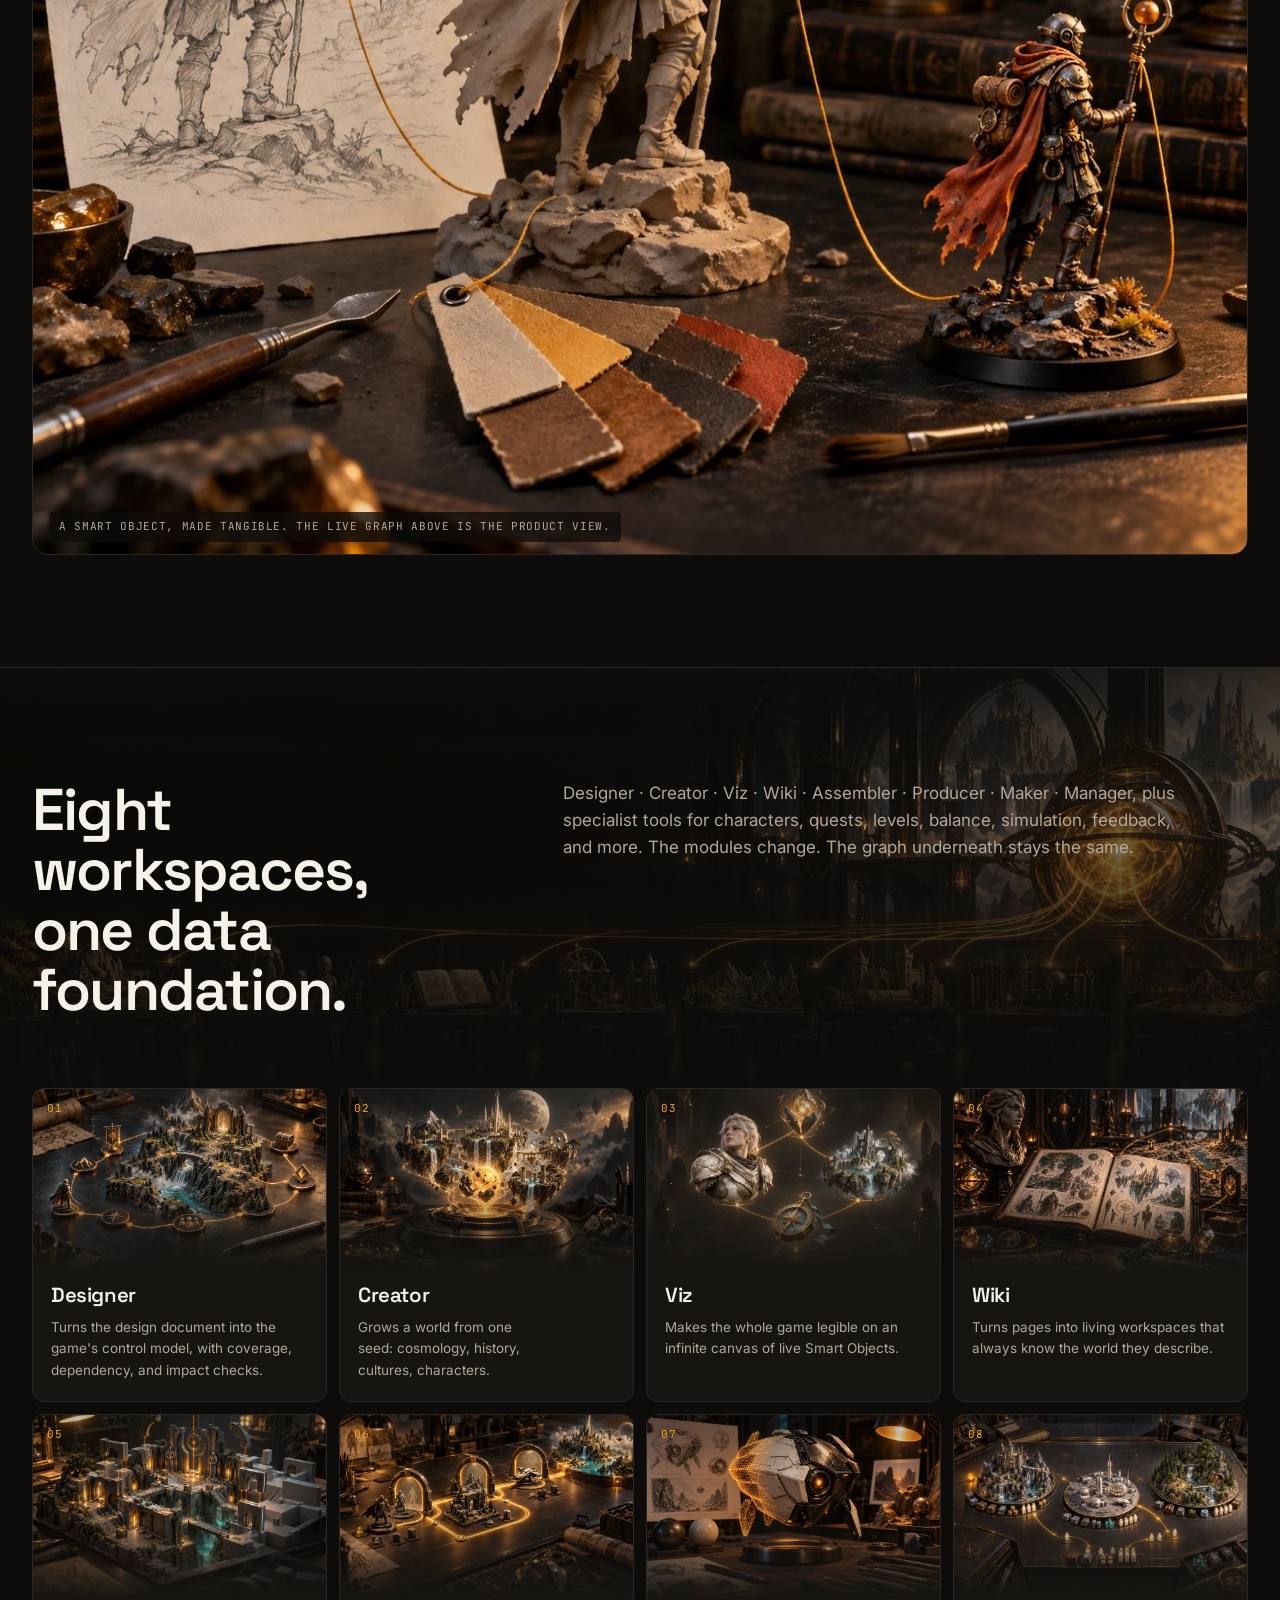
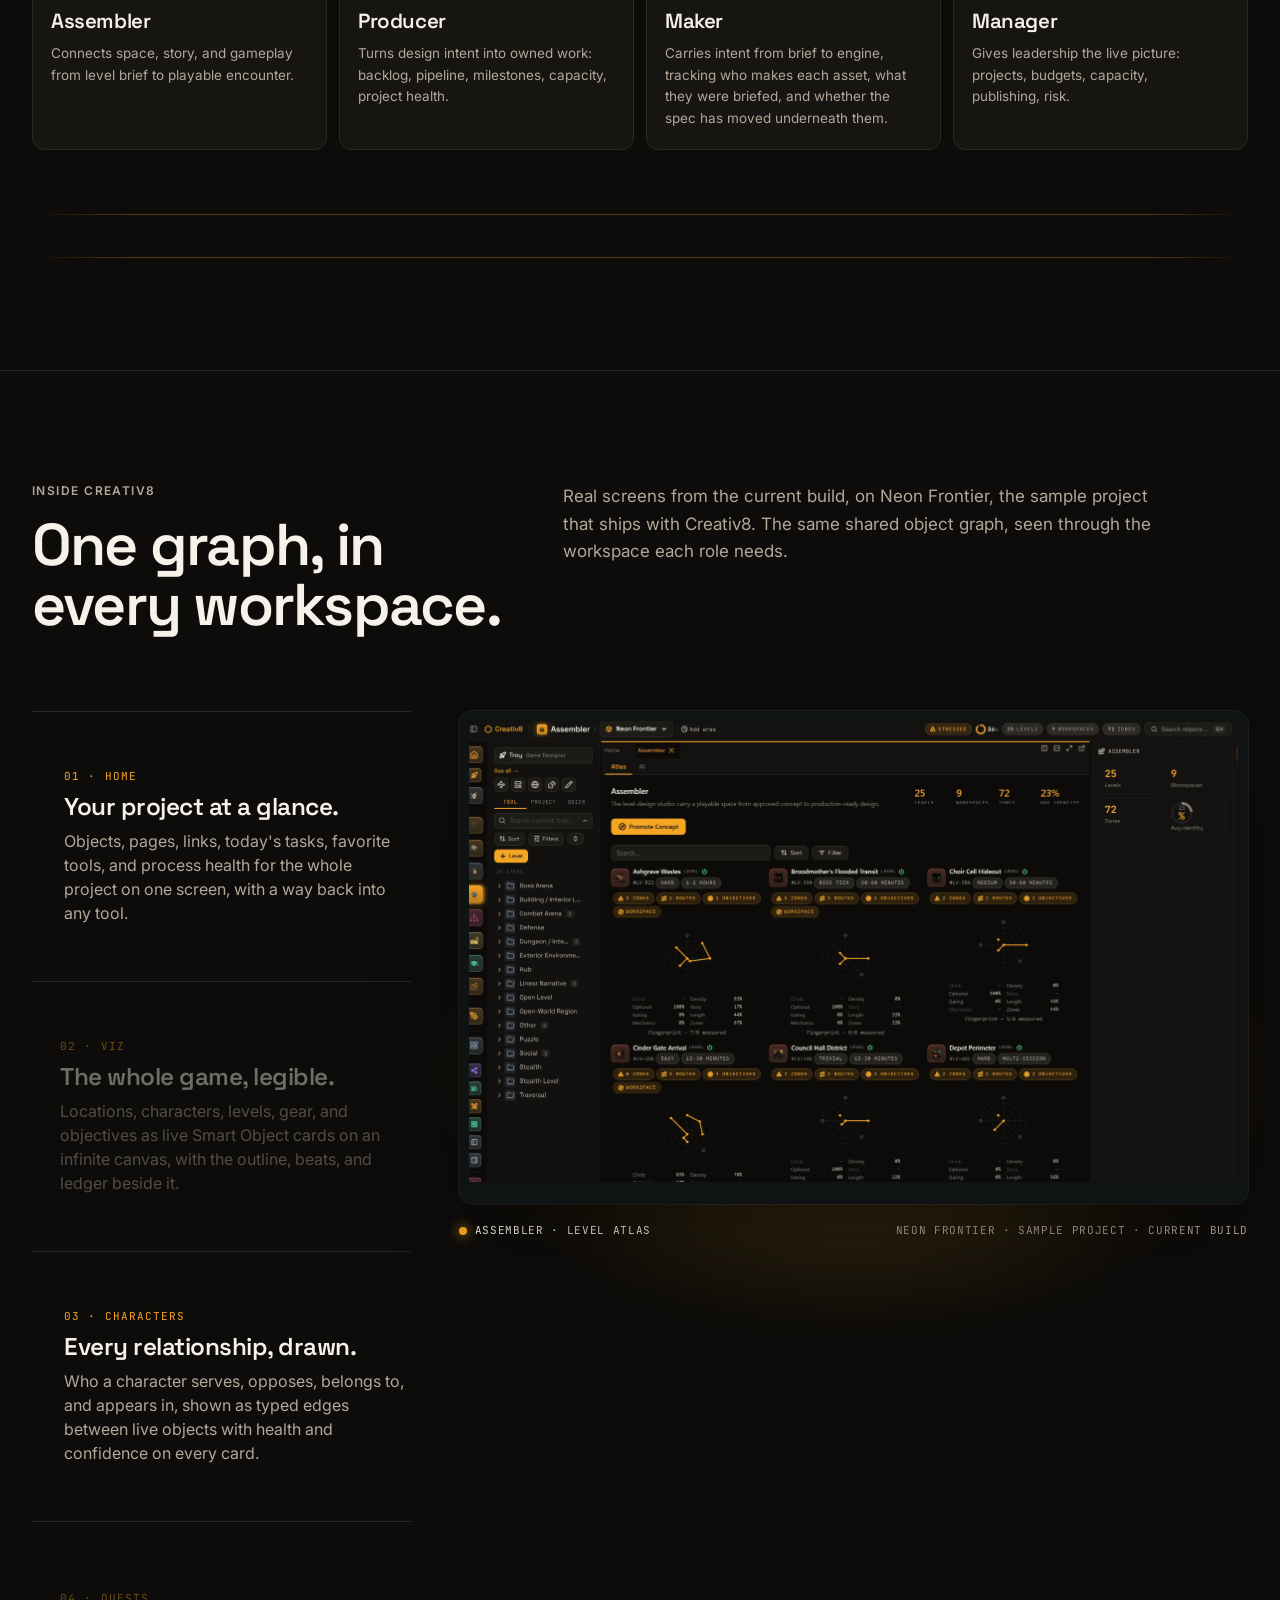
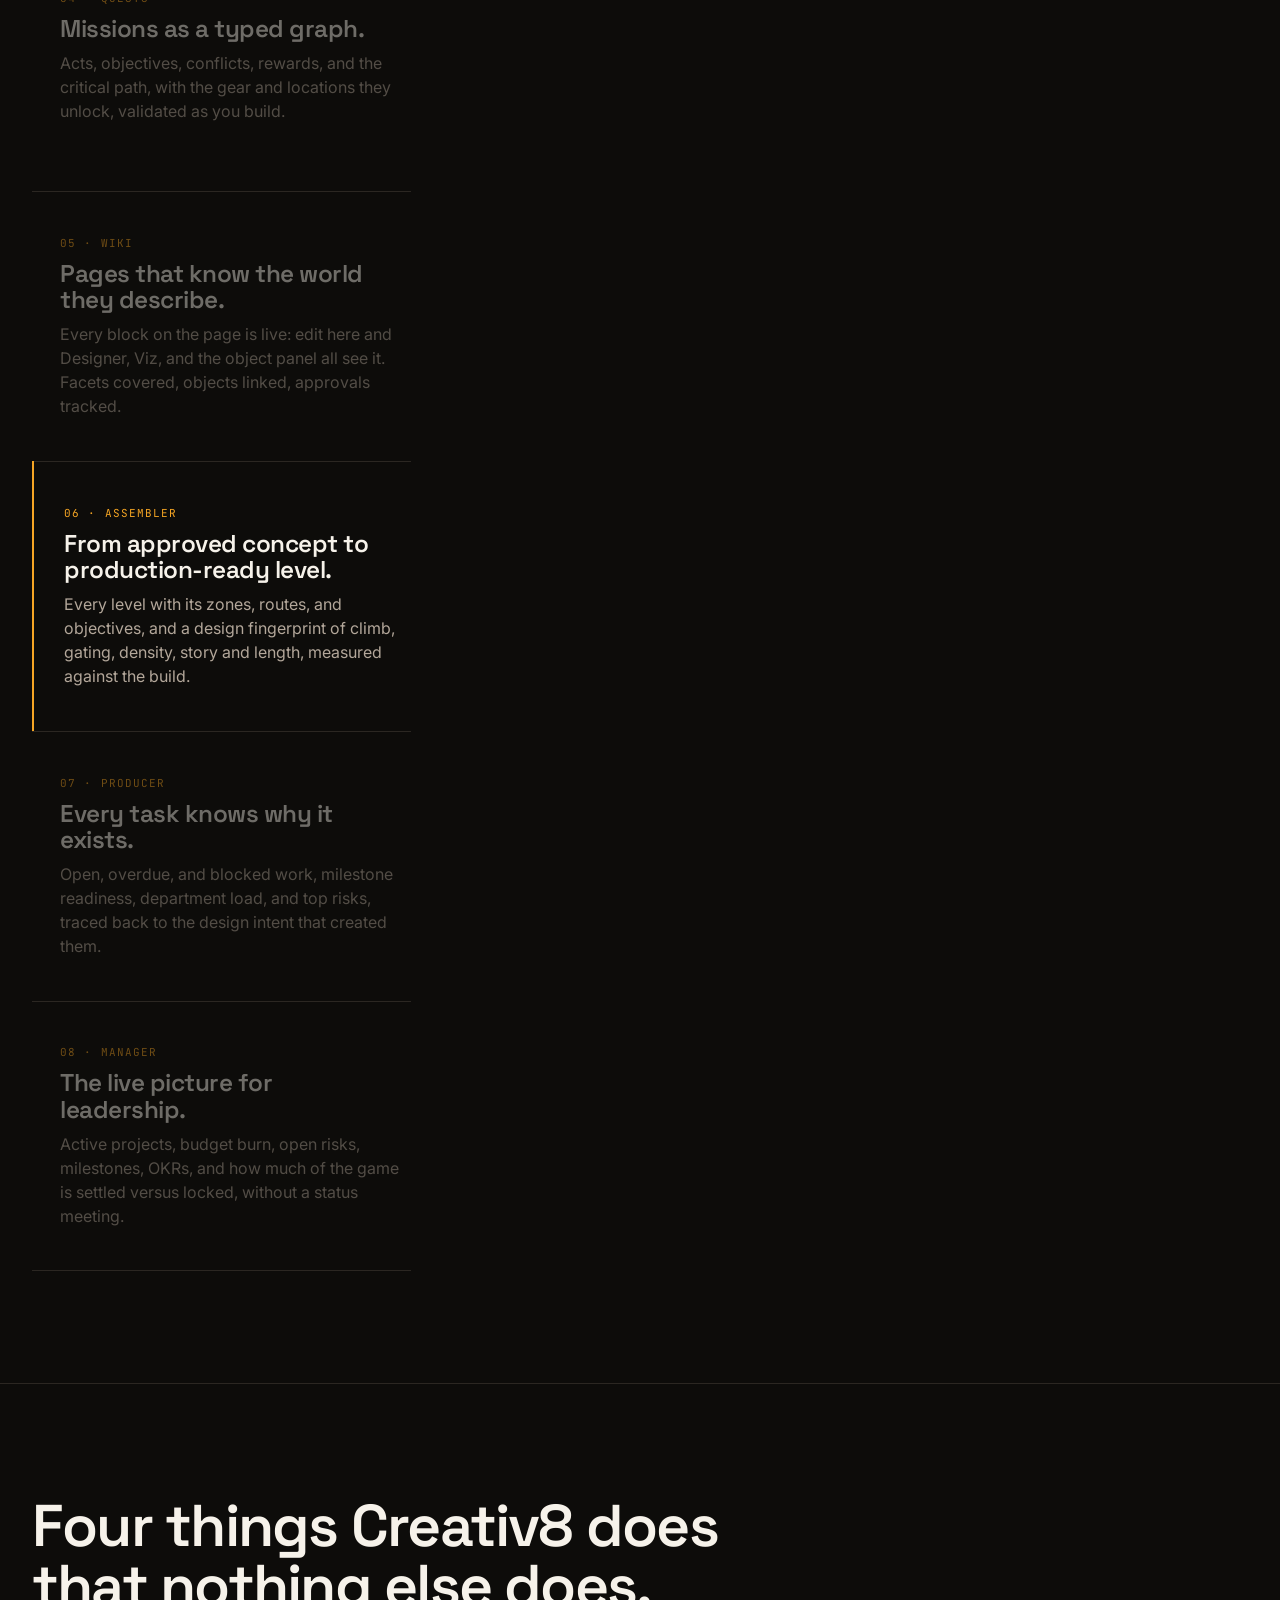
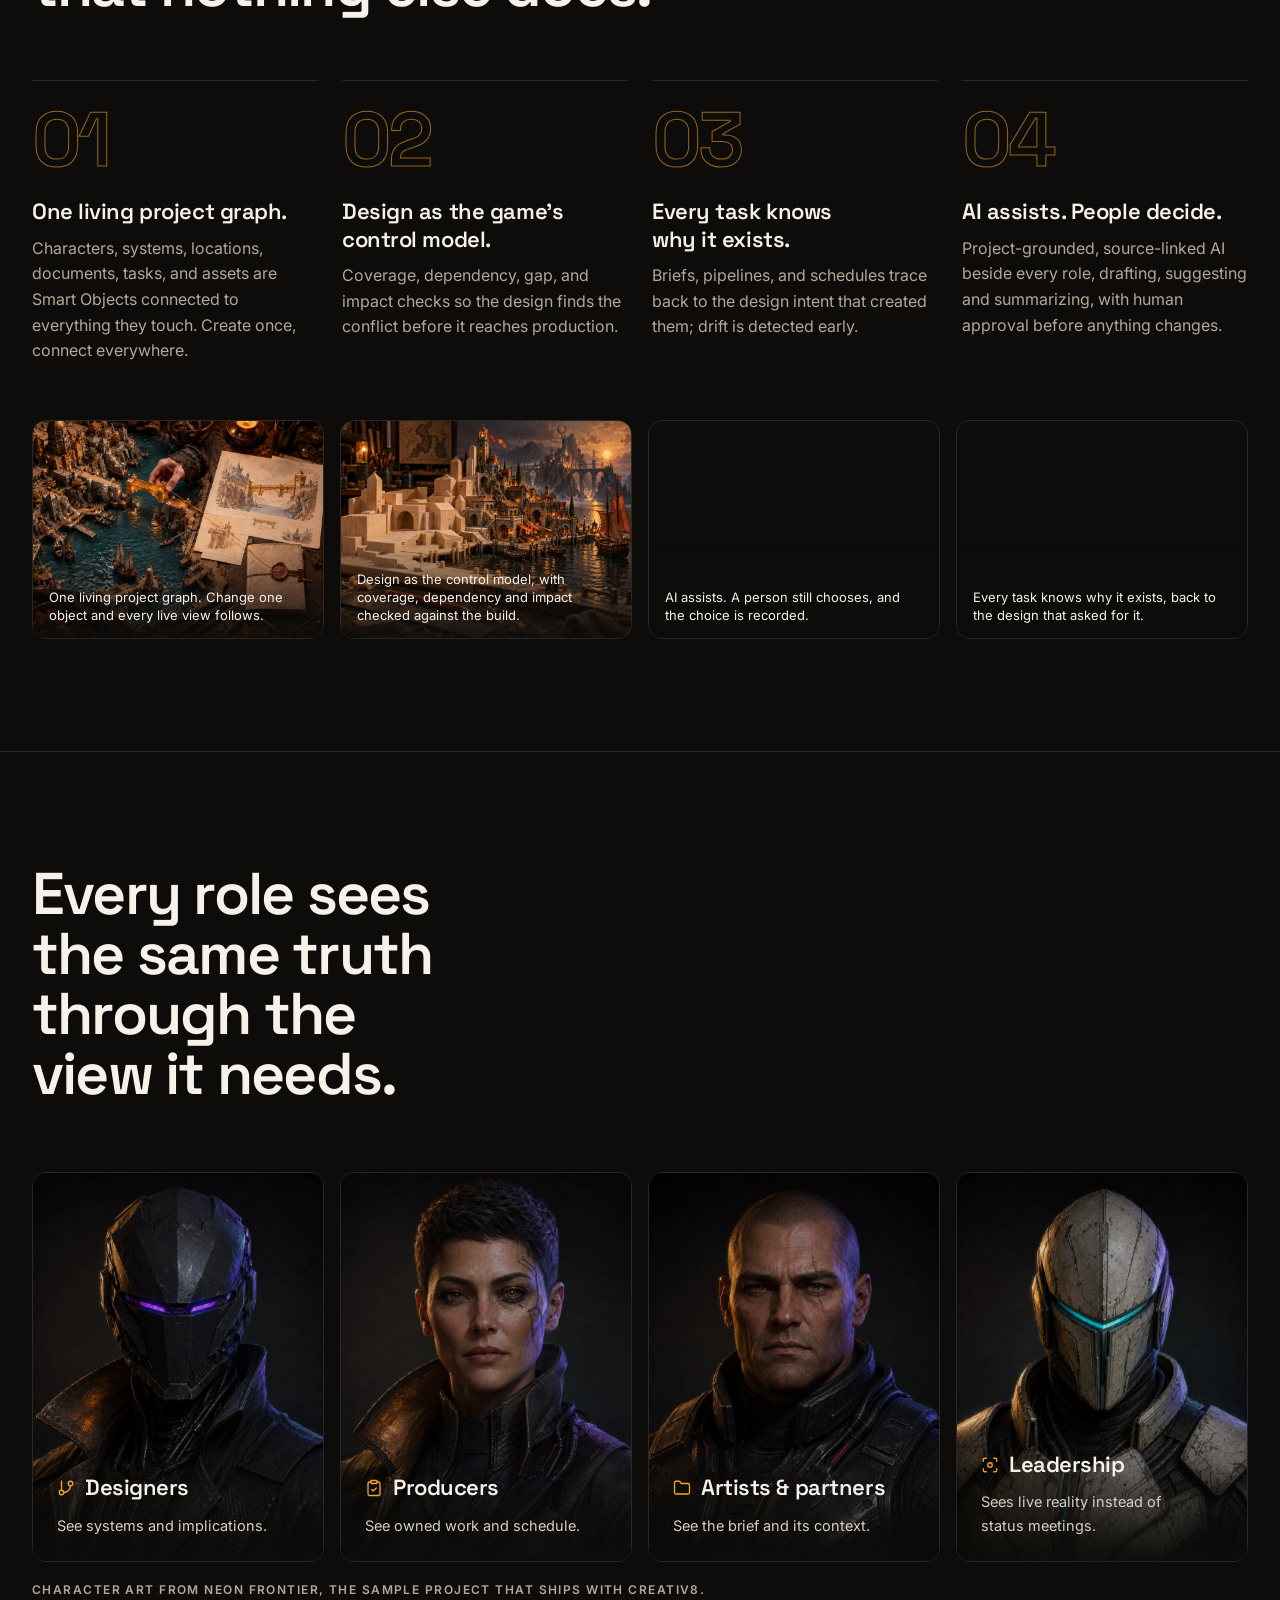
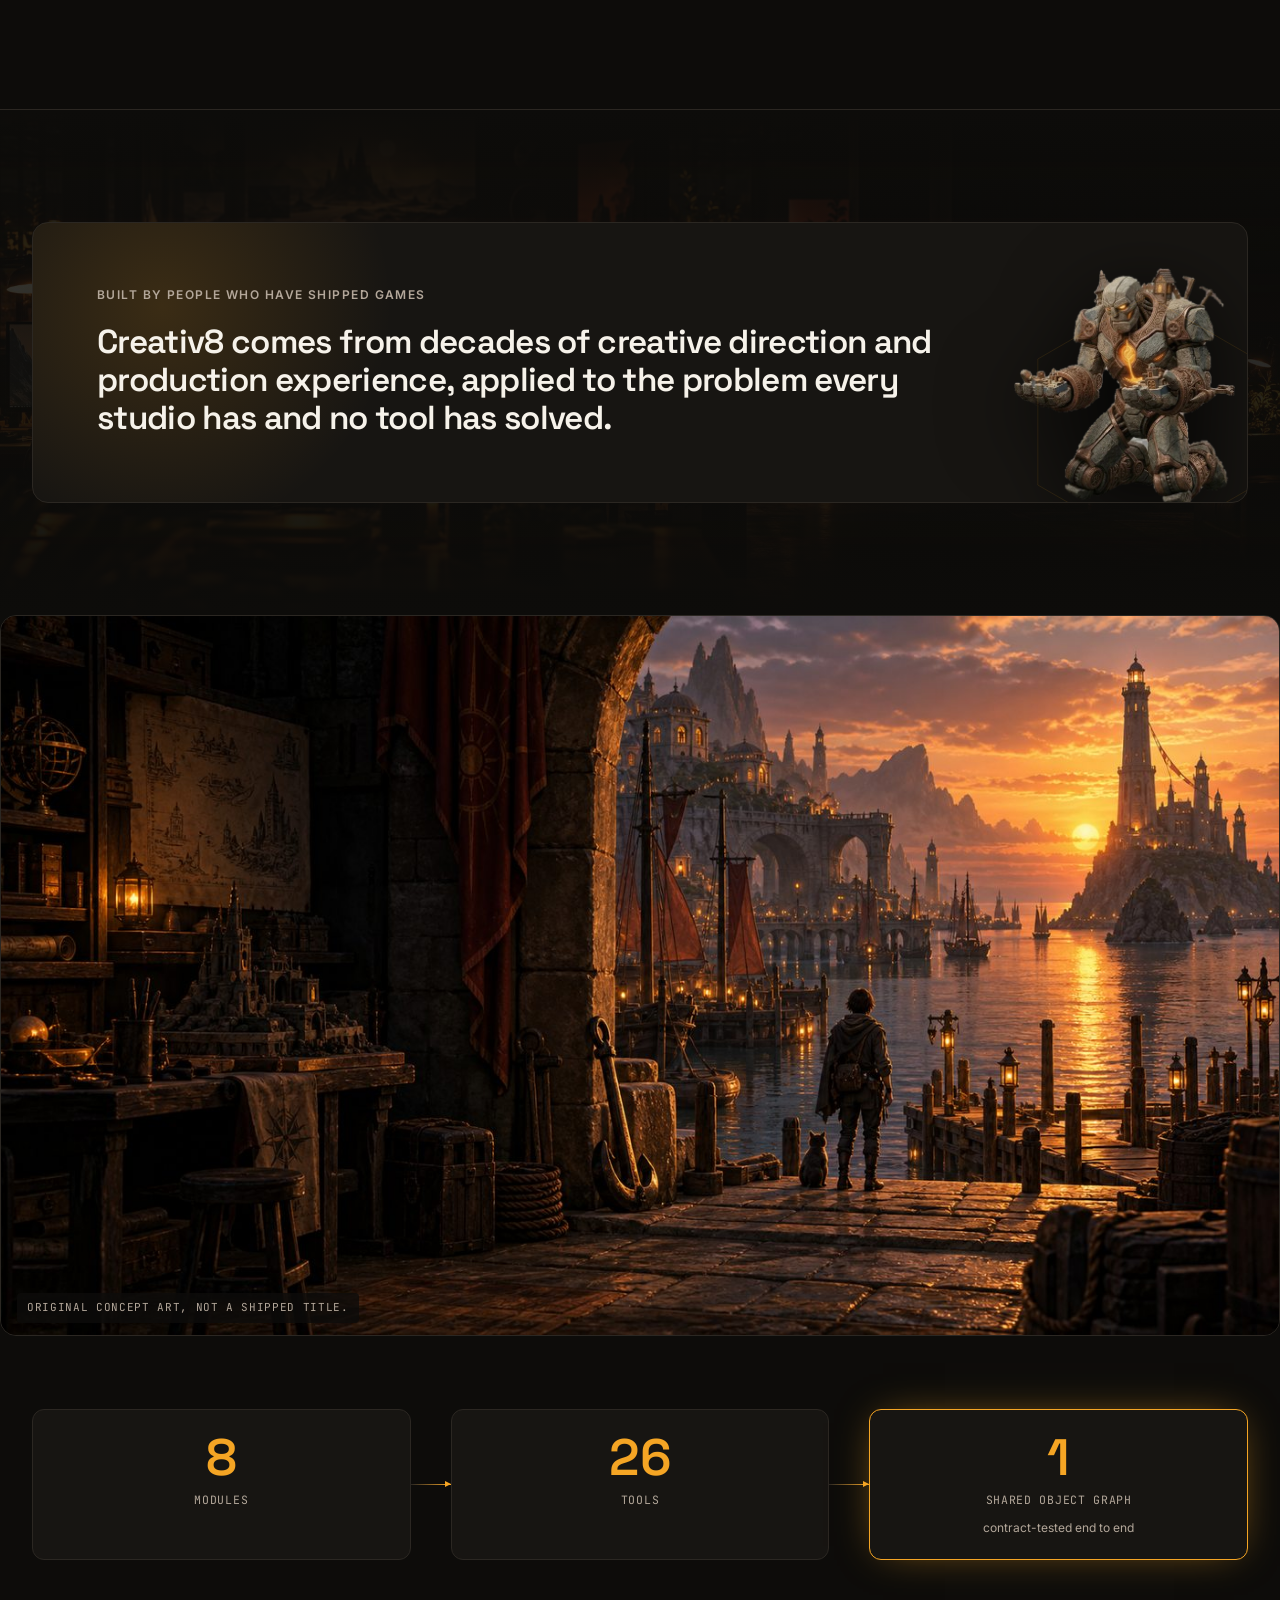
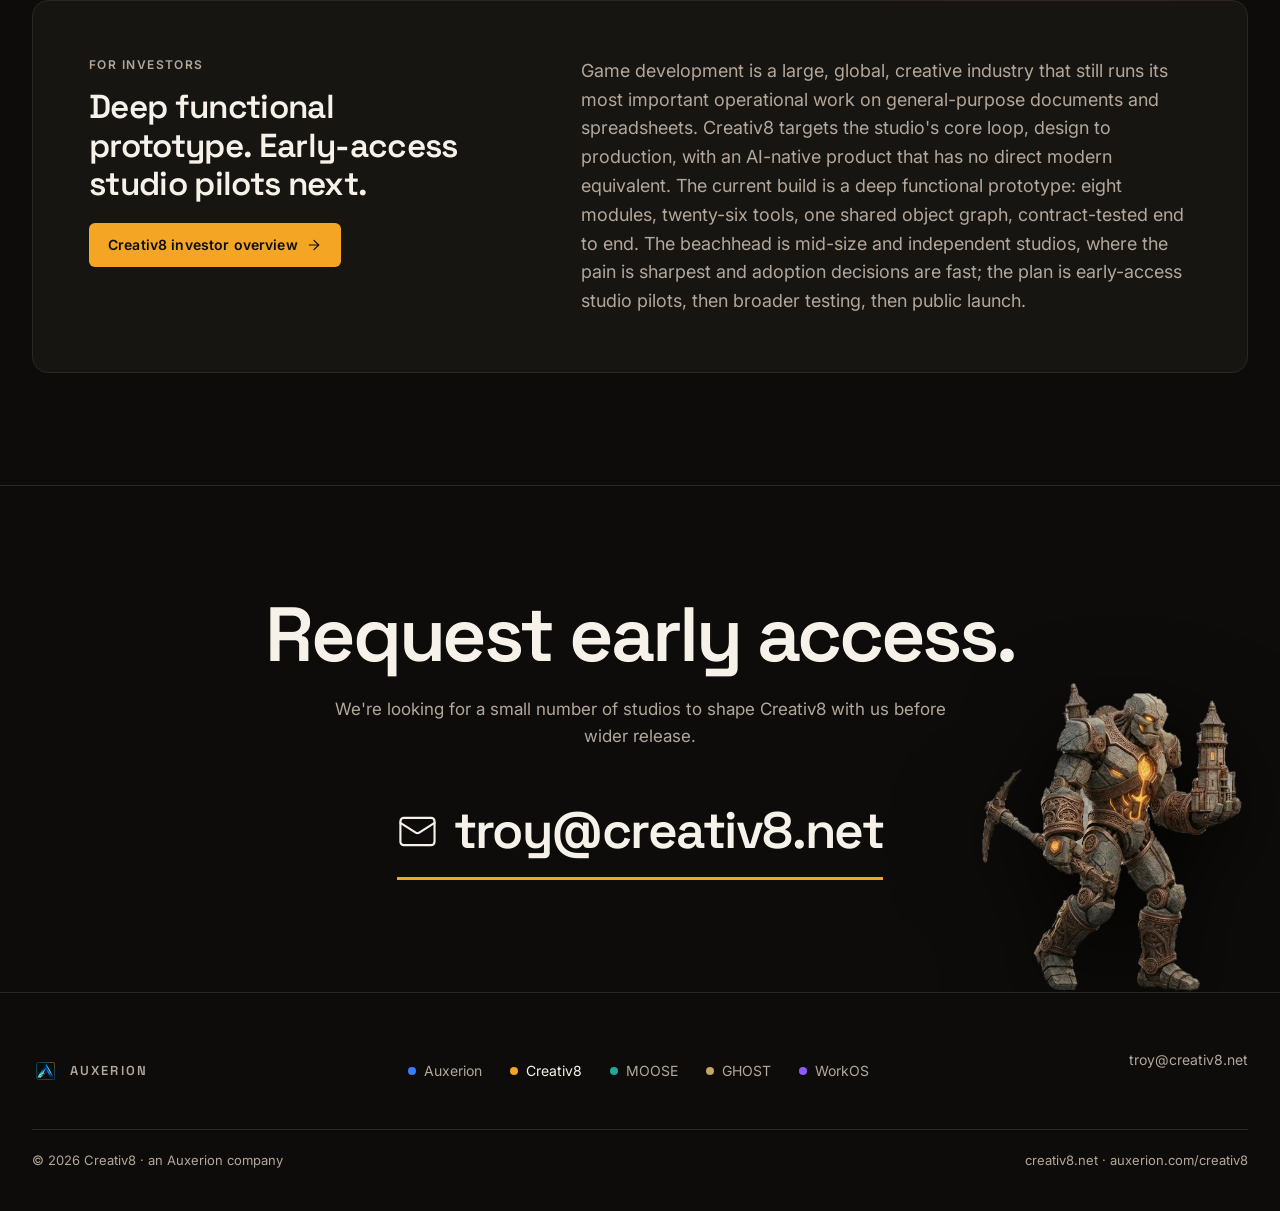
==== commit 9a5ec18c: "Rename Kept to GHOST and dress the page in the new brand package Kept becomes GHOST: Guest & Hospita" ====
--- a/creativ8/index.html
+++ b/creativ8/index.html
@@ -336,7 +336,7 @@
 </main>
 <footer><div class="wrap"><div class="top">
 <a class="brand" href="/" aria-label="Auxerion"><img class="ic-mark" src="/assets/logos/auxerion-mark-2026.png" alt="" width="24" height="24" decoding="async"><span style="font-size:13px">AUXERION</span></a>
-<nav class="family" aria-label="Auxerion family"><a href="/"><span class="dot" style="background:var(--ax)"></span>Auxerion</a><a href="/creativ8" aria-current="true"><span class="dot" style="background:var(--c8)"></span>Creativ8</a><a href="/moose"><span class="dot" style="background:var(--mo)"></span>MOOSE</a><a href="/kept"><span class="dot" style="background:var(--ha)"></span>Kept</a><a href="/workos"><span class="dot" style="background:var(--wo)"></span>WorkOS</a></nav>
+<nav class="family" aria-label="Auxerion family"><a href="/"><span class="dot" style="background:var(--ax)"></span>Auxerion</a><a href="/creativ8" aria-current="true"><span class="dot" style="background:var(--c8)"></span>Creativ8</a><a href="/moose"><span class="dot" style="background:var(--mo)"></span>MOOSE</a><a href="/ghost"><span class="dot" style="background:var(--ha)"></span>GHOST</a><a href="/workos"><span class="dot" style="background:var(--wo)"></span>WorkOS</a></nav>
 <div><a href="mailto:troy@creativ8.net">troy@creativ8.net</a></div></div>
 <div class="bottom"><span>© 2026 Creativ8 · an Auxerion company</span><span>creativ8.net · auxerion.com/creativ8</span></div></div></footer>
 <script src="/icons.js"></script><script src="/family.js"></script><script src="/cinema.js"></script><script src="/tour.js"></script>
--- a/family.css
+++ b/family.css
@@ -2,10 +2,10 @@
 :root{--bg:#070B14;--bg2:#0D1424;--line:#1E2A44;--text:#F4F6FB;--text2:#9AA6C0;--accent:#3B7BFF;--accent2:#A855F7;--on-accent:#070B14;--grad:linear-gradient(135deg,#3B7BFF,#A855F7);
 --display:"Space Grotesk",system-ui,sans-serif;--body:"Inter",system-ui,sans-serif;--mono:"JetBrains Mono",ui-monospace,monospace;
 --r:6px;--rc:10px;--max:1280px;--gutter:32px;--ease:cubic-bezier(.22,1,.36,1);
---ax:#3B7BFF;--c8:#F5A524;--mo:#1FA7A0;--ha:#0F5C52;--ha-on-dark:#3E9C8C;--wo:#8B5CF6;--fambar-h:72px}
+--ax:#3B7BFF;--c8:#F5A524;--mo:#1FA7A0;--ha:#C6A469;--ha-on-dark:#C6A469;--wo:#8B5CF6;--fambar-h:72px}
 body[data-brand="c8"]{--bg:#0D0C0A;--bg2:#171512;--line:#2B2722;--text:#F6F2EA;--text2:#B3A79A;--accent:#F5A524;--accent2:#E85B4B;--on-accent:#0D0C0A;--grad:linear-gradient(135deg,#F5A524,#E85B4B)}
 body[data-brand="mo"]{--bg:#F7F9FB;--bg2:#FFFFFF;--line:#D9E1EA;--text:#1B3A6B;--text2:#5B6B7C;--accent:#0E7A75;--accent2:#1B3A6B;--on-accent:#fff;--mist:#E6F4F3;--grad:linear-gradient(135deg,#1FA7A0,#1B3A6B)}
-body[data-brand="ha"]{--bg:#F6F1E8;--bg2:#FFFDF8;--line:#DDD3C3;--text:#1E2321;--text2:#5F6A66;--accent:#0F5C52;--accent2:#C9642F;--on-accent:#FFFDF8;--night:#0F1A18;--grad:linear-gradient(135deg,#0F5C52,#C9642F);--display:"Fraunces","Space Grotesk",Georgia,serif}
+body[data-brand="ha"]{--bg:#0F1216;--bg2:#1A1F26;--line:rgba(243,237,226,.16);--text:#F3EDE2;--text2:#7C8592;--accent:#C6A469;--accent2:#BFD9D2;--on-accent:#0F1216;--night:#0F1216;--fog:#1A1F26;--ivory:#F3EDE2;--brass:#C6A469;--phantom:#BFD9D2;--slate:#7C8592;--kept:#8FBF9F;--at-risk:#E08A4E;--broken:#C9645B;--grad:linear-gradient(135deg,#C6A469,#BFD9D2);--display:"Fraunces","Space Grotesk",Georgia,serif;--body:"Source Sans 3",system-ui,sans-serif}
 body[data-brand="wo"]{--bg:#07040F;--bg2:#0E0A1C;--line:#241B40;--text:#F2EEFB;--text2:#9C93BA;--accent:#8B5CF6;--accent2:#E879F9;--on-accent:#0A0713;--grad:linear-gradient(135deg,#8B5CF6,#E879F9)}
 *{box-sizing:border-box}
 html{scroll-behavior:smooth}
